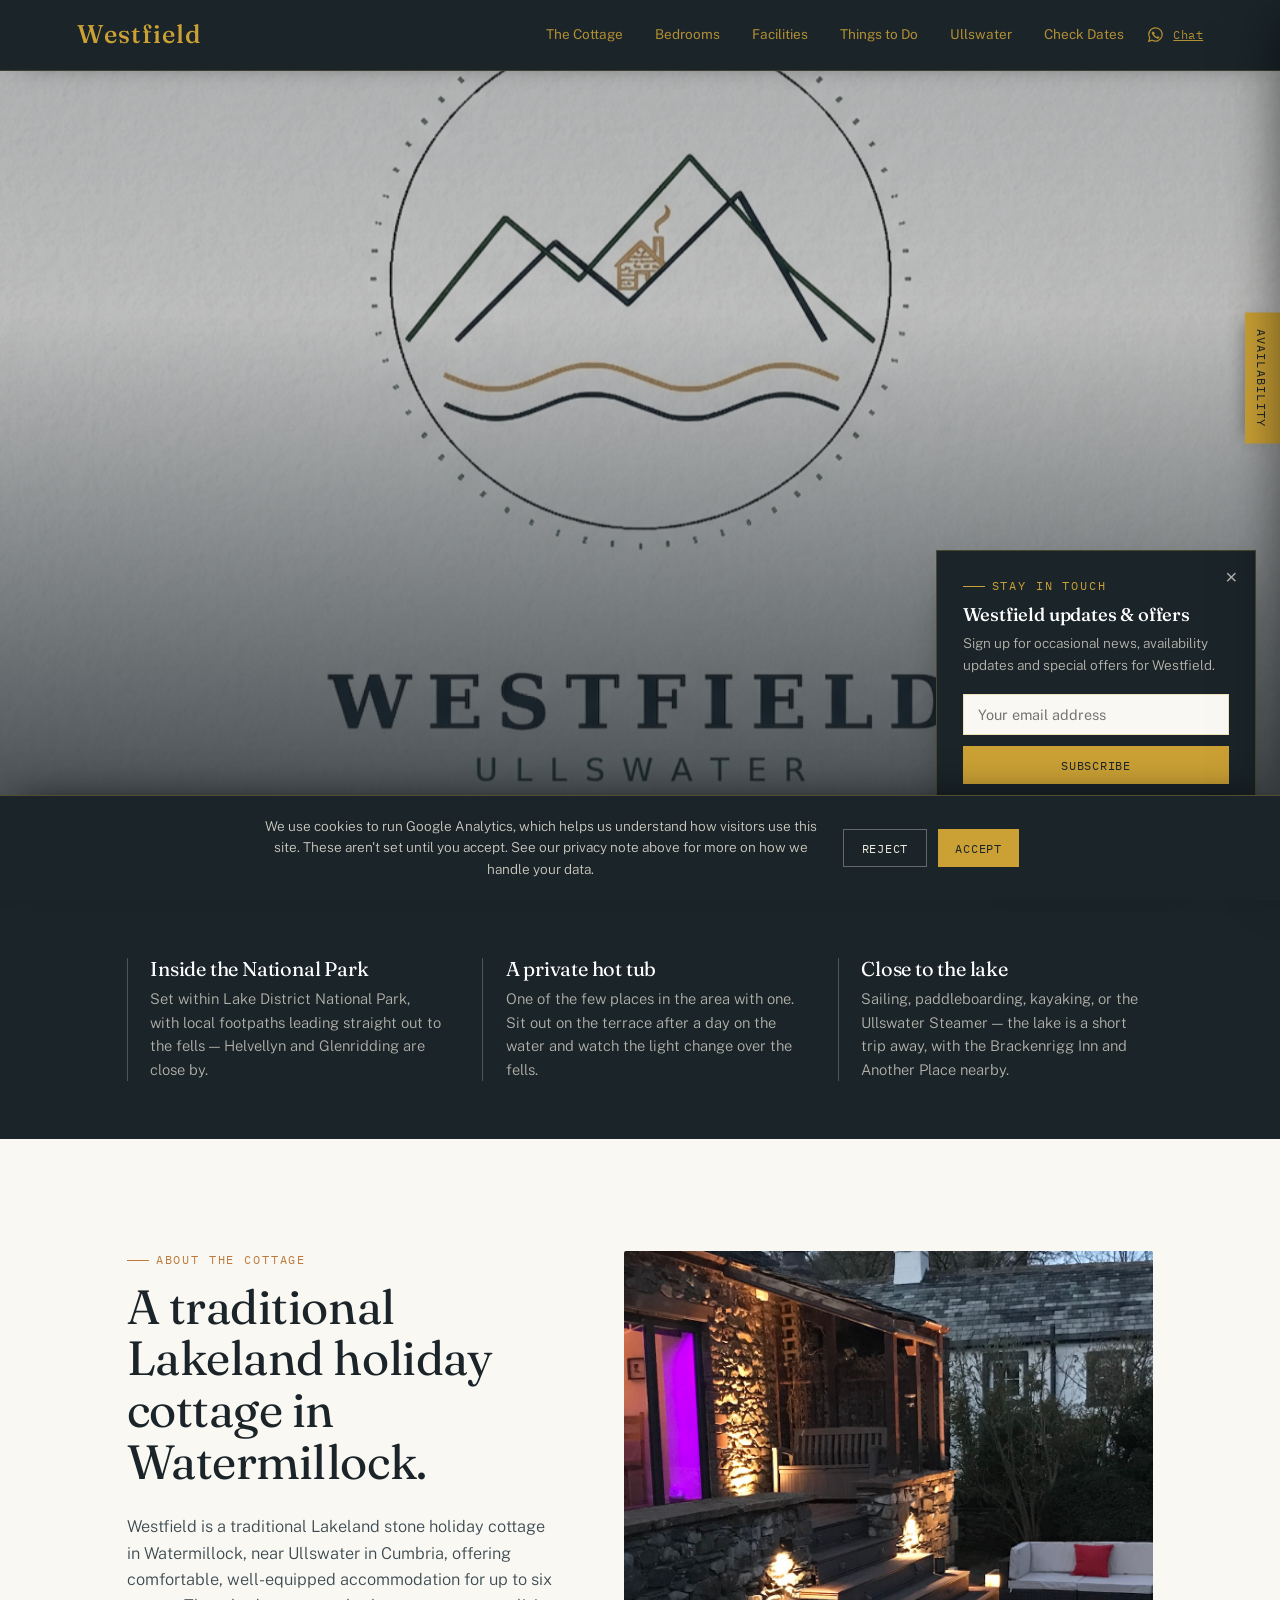
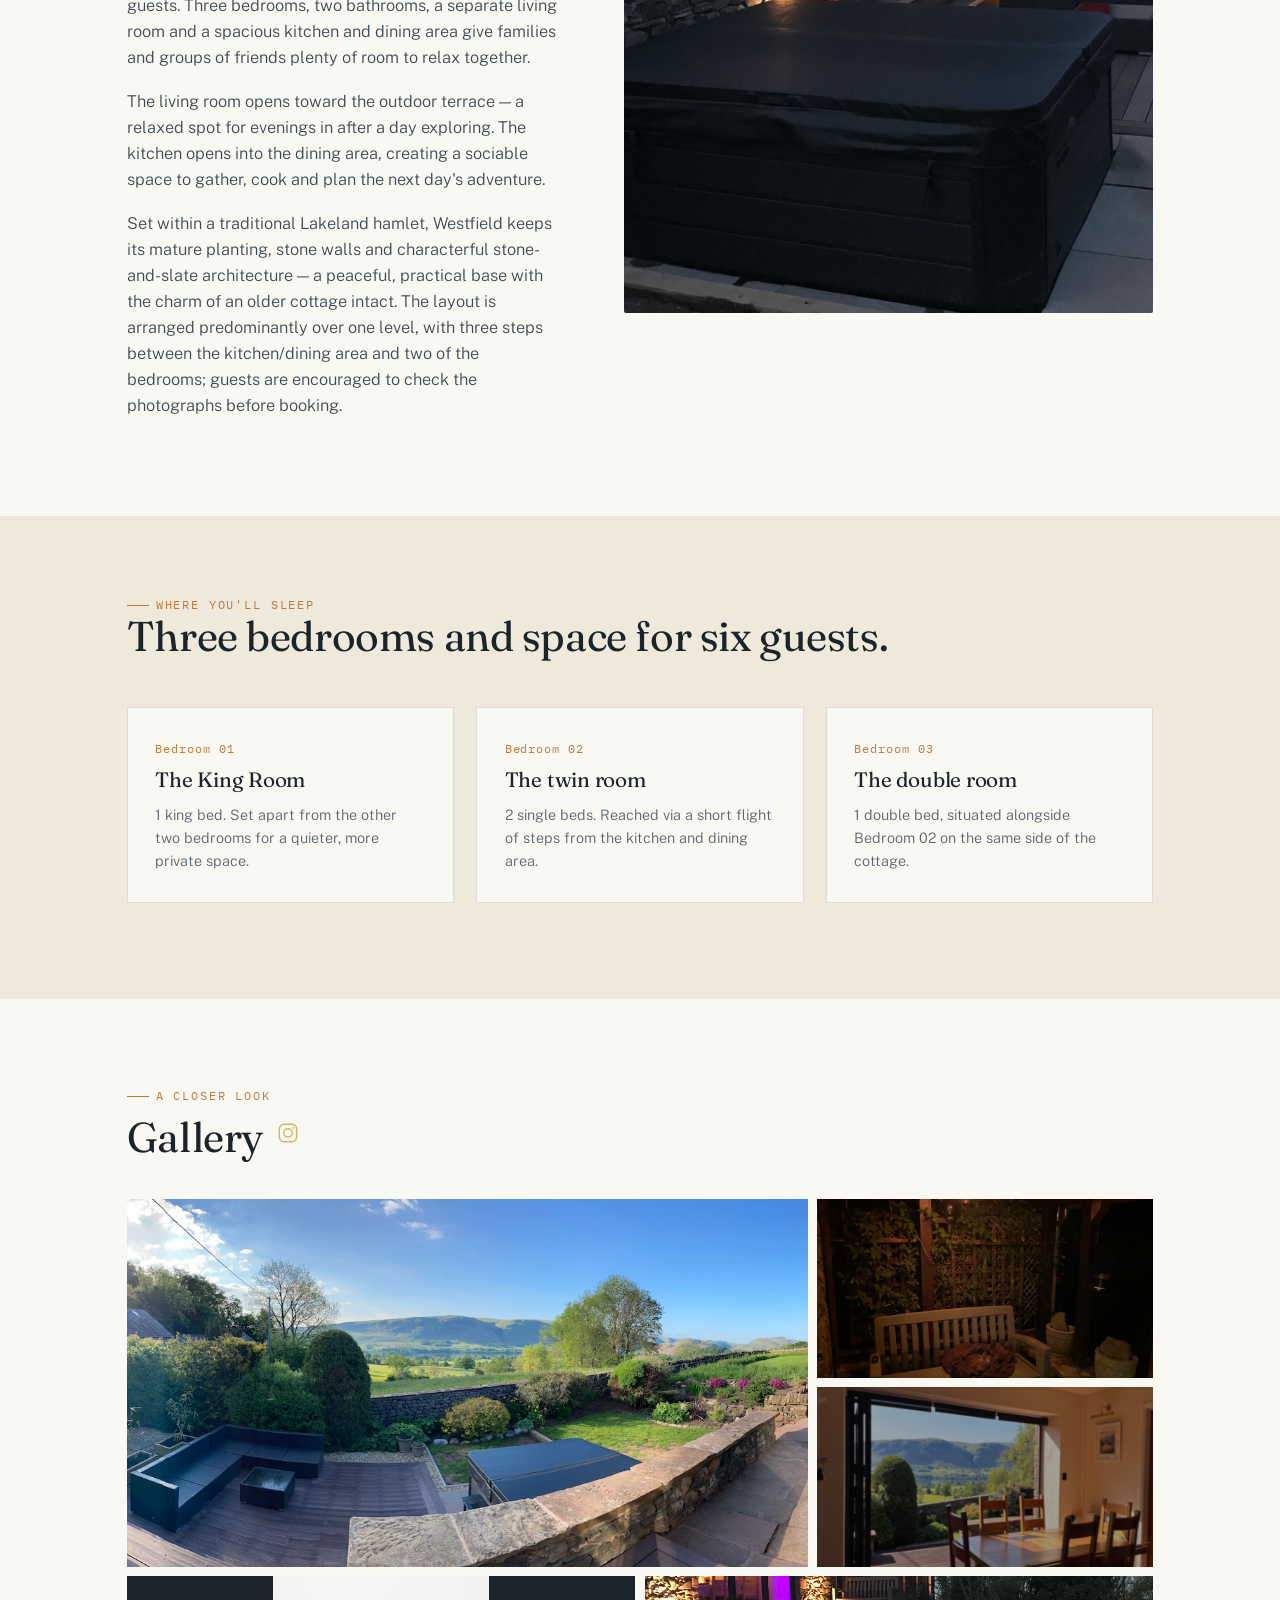
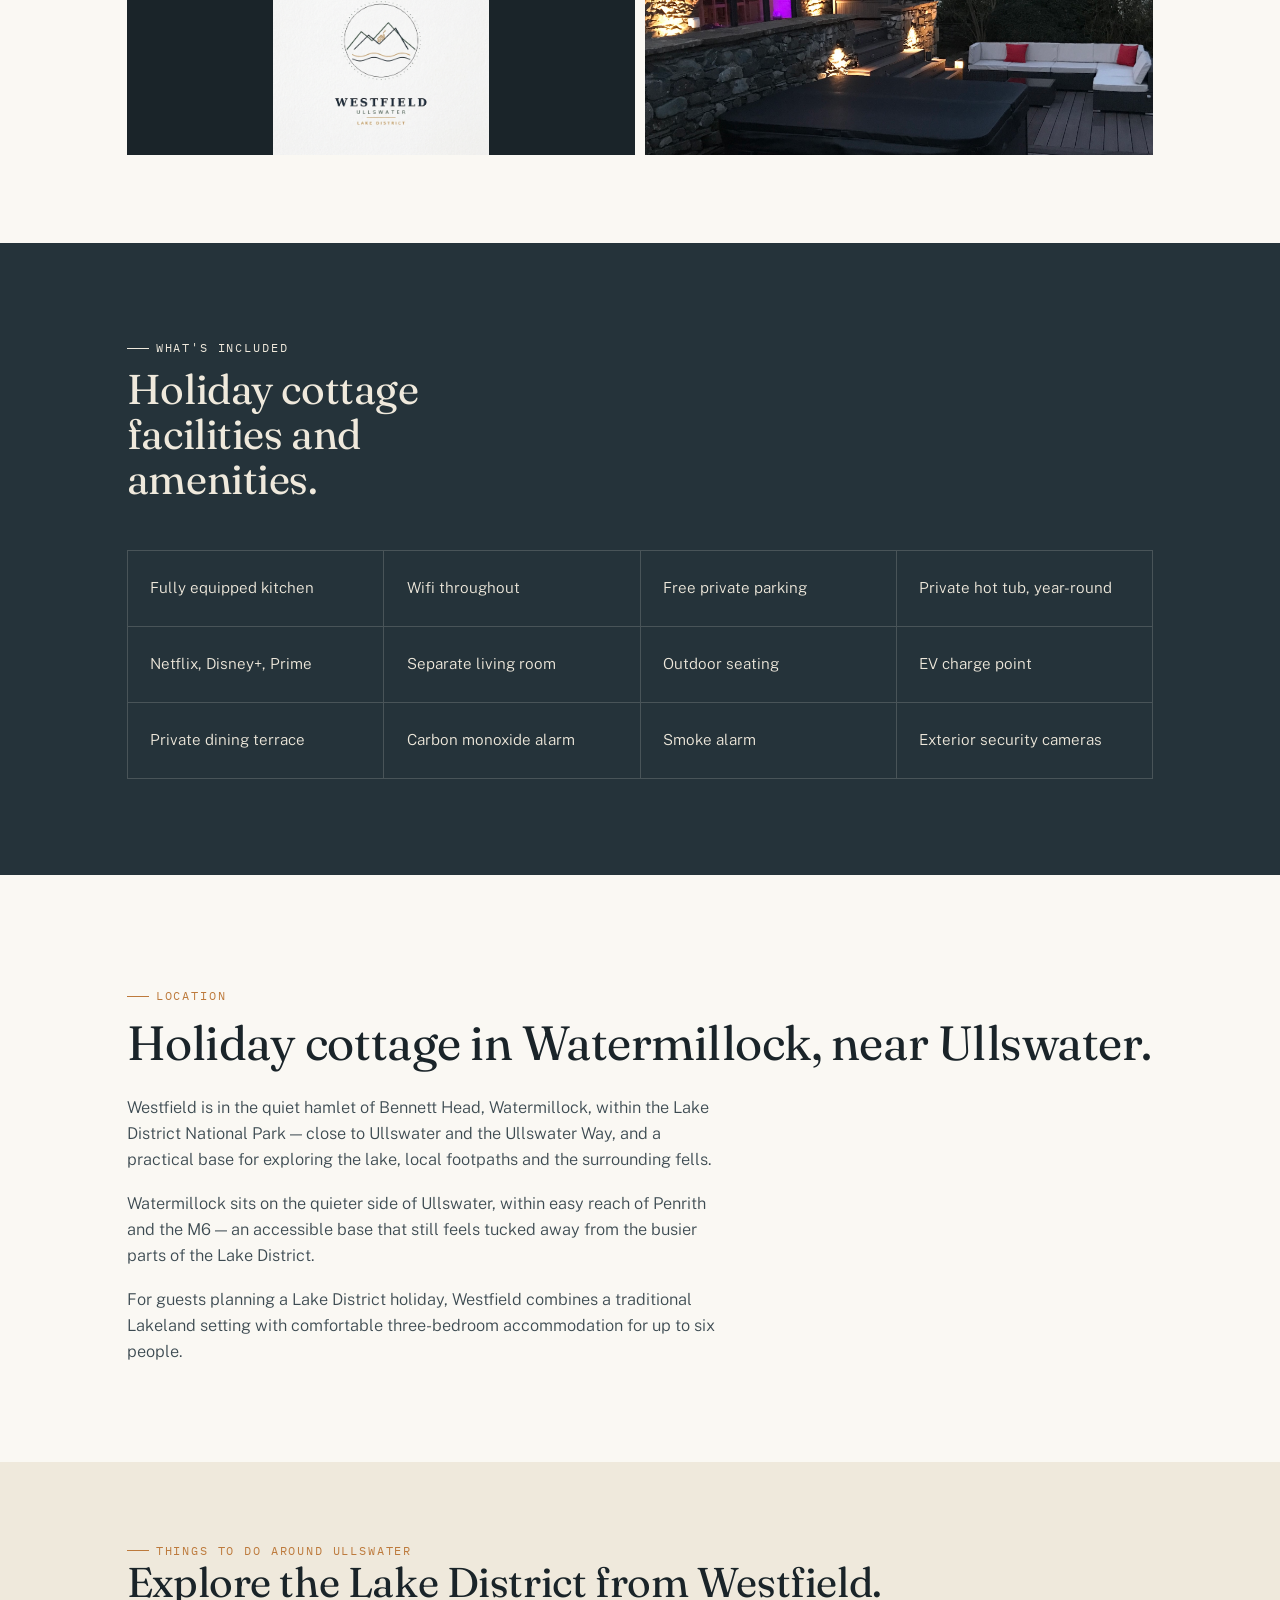
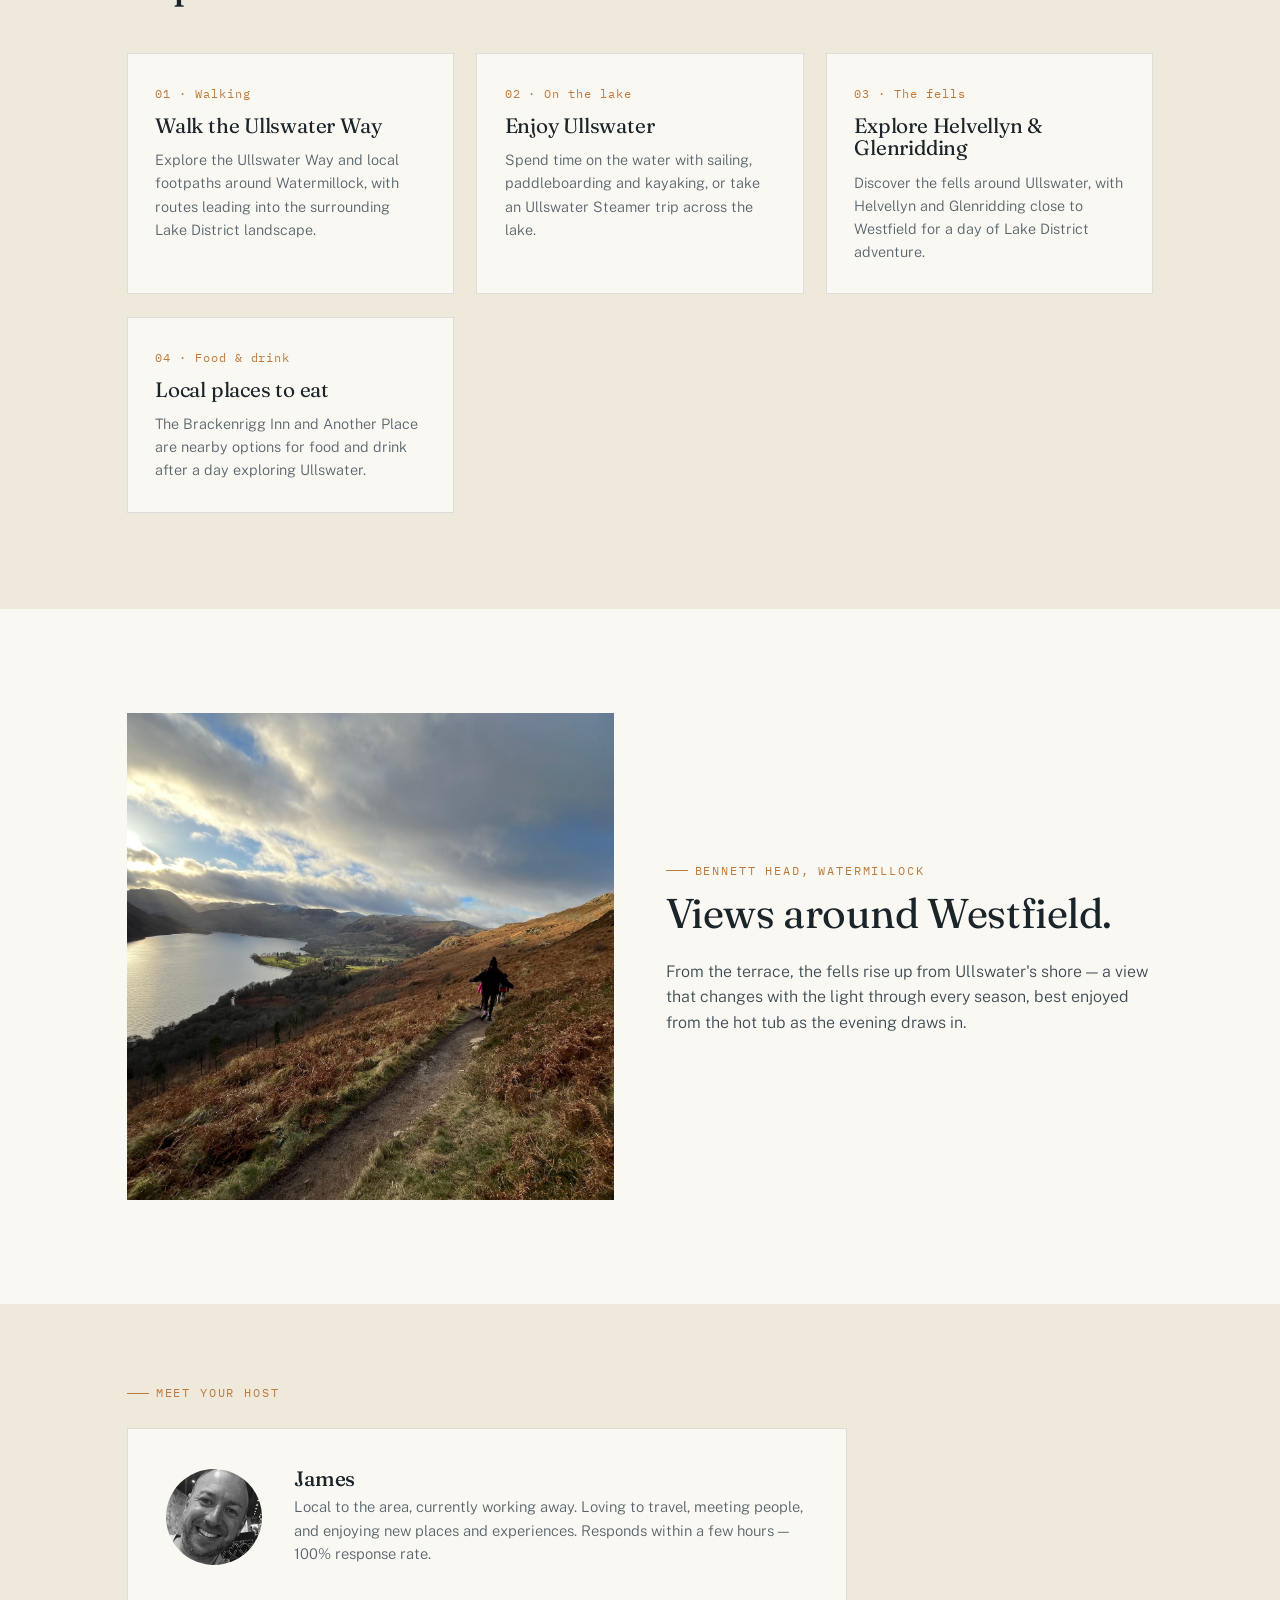
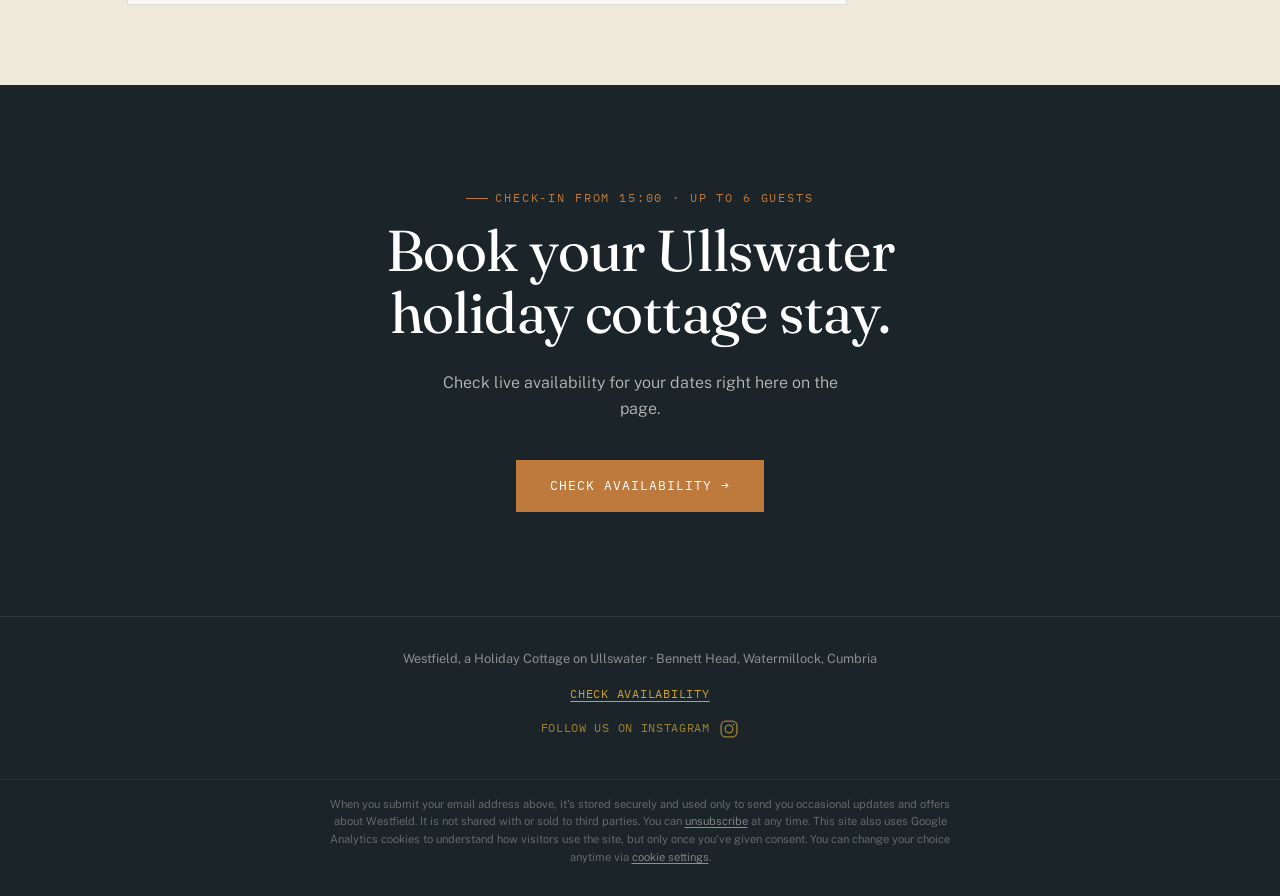
==== index.html @ 0ed2c22d "Add files via upload" ====
<!DOCTYPE html>
<html lang="en-GB">
<head>
<meta charset="UTF-8">
<meta name="viewport" content="width=device-width, initial-scale=1.0">
<meta name="theme-color" content="#1a2429">
<title>Westfield, a Holiday Cottage on Ullswater · Watermillock, Cumbria</title>
<meta name="description" content="Stay at Westfield, a beautiful holiday cottage nestled on the hills surrounding Ullswater on the Ullswater Way in Cumbria, sleeping six guests. Explore the Lake District, local walks and attractions from your comfortable self-catering base.">
<meta name="robots" content="index, follow">
<link rel="canonical" href="https://www.staywestfield.uk/">
<meta property="og:title" content="Westfield, a Holiday Cottage on Ullswater · Watermillock">
<meta property="og:description" content="3-bedroom holiday cottage near Ullswater in Watermillock, Cumbria, sleeping 6 guests with a private hot tub.">
<meta property="og:type" content="website">
<meta property="og:url" content="https://www.staywestfield.uk/">
<meta property="og:image" content="images/logo.JPG">
<meta property="og:locale" content="en_GB">
<meta name="twitter:card" content="summary_large_image">
<link rel="icon" href="images/logo.png">
<link rel="preconnect" href="https://fonts.googleapis.com">
<link rel="preconnect" href="https://fonts.gstatic.com" crossorigin>
<link href="https://fonts.googleapis.com/css2?family=Fraunces:opsz,wght@9..144,300;9..144,400;9..144,500;9..144,600&family=Public+Sans:wght@300;400;500;600&family=IBM+Plex+Mono:wght@400;500&display=swap" rel="stylesheet">
<script type="application/ld+json">
{
  "@context": "https://schema.org",
  "@type": "VacationRental",
  "name": "Westfield",
  "description": "3-bedroom holiday cottage near Ullswater in Watermillock, Cumbria, sleeping up to 6 guests, with a private hot tub.",
  "url": "https://www.staywestfield.uk/",
  "image": [
    "images/logo.JPG",
    "images/ullswater_panoramic.jpg"
  ],
  "address": {
    "@type": "PostalAddress",
    "addressLocality": "Watermillock",
    "addressRegion": "Cumbria",
    "addressCountry": "GB"
  },
  "occupancy": { "@type": "QuantitativeValue", "value": 6 },
  "numberOfBedrooms": 3,
  "numberOfBathroomsTotal": 2,
  "amenityFeature": [
    { "@type": "LocationFeatureSpecification", "name": "Private hot tub", "value": true },
    { "@type": "LocationFeatureSpecification", "name": "Free private parking", "value": true },
    { "@type": "LocationFeatureSpecification", "name": "Wi-Fi", "value": true },
    { "@type": "LocationFeatureSpecification", "name": "EV charging", "value": true }
  ]
}
</script>
<style>
  :root{
    --slate:#25333a;
    --slate-deep:#1a2429;
    --lake:#4e7a8c;
    --moss:#5f6f47;
    --stone:#efe9dc;
    --amber:#bd7a3c;
    --gold:#cba135;
    --off-white:#faf8f3;
    --line: rgba(37,51,58,0.14);
    --max: 1180px;
  }
  *{box-sizing:border-box; margin:0; padding:0;}
  html, body{max-width:100%; overflow-x:hidden;}
  html{scroll-behavior:smooth;}
  body{
    background:var(--off-white);
    color:var(--slate-deep);
    font-family:'Public Sans', sans-serif;
    font-weight:400;
    line-height:1.6;
    -webkit-font-smoothing:antialiased;
  }
  @media (prefers-reduced-motion: reduce){
    html{scroll-behavior:auto;}
    *{animation-duration:0.01ms !important; animation-iteration-count:1 !important; transition-duration:0.01ms !important;}
  }
  a{color:inherit;}
  img{display:block; width:100%; height:100%; object-fit:cover;}
  h1,h2,h3{font-family:'Fraunces', serif; font-weight:500; letter-spacing:-0.01em; line-height:1.08;}
  .eyebrow{
    font-family:'IBM Plex Mono', monospace;
    font-size:0.72rem;
    letter-spacing:0.16em;
    text-transform:uppercase;
    color:var(--amber);
    display:flex;
    align-items:center;
    gap:0.6em;
  }
  .eyebrow::before{content:""; width:22px; height:1px; background:var(--amber); display:inline-block;}
  .wrap{max-width:var(--max); margin:0 auto; padding:0 6vw;}

  .contours{position:absolute; inset:0; pointer-events:none; opacity:0.5;}
  .contours svg{width:100%; height:100%;}

  header{
    position:fixed; top:0; left:0; right:0; z-index:50;
    display:flex; justify-content:space-between; align-items:center;
    padding:1.2rem 6vw;
    background:var(--slate-deep);
    border-bottom:1px solid rgba(212,175,55,0.18);
    box-shadow:0 8px 24px -18px rgba(0,0,0,0.6);
  }
  header .mark{
    font-family:'Fraunces', serif; font-weight:500; font-size:1.6rem; letter-spacing:0.04em;
    color:var(--gold);
    line-height:1;
    text-decoration:none;
  }
  header nav{display:flex; gap:2rem; font-size:0.85rem; flex-wrap:nowrap; white-space:nowrap;}
  header nav a{color:var(--gold); text-decoration:none; opacity:0.85; transition:opacity .2s; padding:0.3rem 0;}
  header nav a:hover{opacity:1;}
  header nav a:focus-visible, a:focus-visible, button:focus-visible{
    outline:2px solid var(--gold); outline-offset:3px;
  }
  @media (max-width:1000px) and (min-width:861px){ header nav{gap:1.2rem; font-size:0.78rem;} }
  @media (max-width:860px){ header nav{display:none;} }
  .menu-trigger{
    display:none; background:none; border:none; cursor:pointer;
    color:var(--gold); font-family:'IBM Plex Mono', monospace;
    font-size:0.8rem; letter-spacing:0.08em; text-transform:uppercase;
    padding:0.5rem 0.2rem;
  }
  @media (max-width:860px){ .menu-trigger{display:inline-block;} }

  .mobile-menu{
    position:fixed; inset:0; z-index:95;
    background:var(--slate-deep);
    display:none;
    flex-direction:column;
    padding:1.2rem 6vw 2rem;
  }
  .mobile-menu.is-open{display:flex;}
  .mobile-menu-top{display:flex; justify-content:space-between; align-items:center; margin-bottom:2.5rem;}
  .mobile-menu-close{
    background:none; border:none; cursor:pointer; color:var(--gold);
    font-size:2rem; line-height:1; padding:0.3rem;
  }
  .mobile-menu nav{display:flex; flex-direction:column; gap:0.4rem;}
  .mobile-menu nav a{
    color:var(--stone); text-decoration:none;
    font-family:'Fraunces', serif; font-size:1.7rem; font-weight:400;
    padding:0.7rem 0; border-bottom:1px solid rgba(239,233,220,0.1);
  }
  .mobile-menu-footer{
    margin-top:auto; display:flex; flex-direction:column; gap:1rem;
    padding-top:2rem;
  }
  .mobile-menu-footer a{
    color:var(--gold); text-decoration:none;
    font-family:'IBM Plex Mono', monospace; font-size:0.85rem; letter-spacing:0.04em;
  }
  .header-right{display:flex; align-items:center; gap:1.4rem;}
  .header-whatsapp{
    display:inline-flex; align-items:center; justify-content:center; gap:0.5rem;
    color:var(--gold); opacity:0.85; transition:opacity .2s ease;
  }
  .header-whatsapp:hover{opacity:1;}
  .header-whatsapp-label{
    font-family:'IBM Plex Mono', monospace; font-size:0.78rem;
    letter-spacing:0.04em;
  }

  .hero{
    position:relative;
    height:100svh;
    min-height:560px;
    overflow:hidden;
    color:#fff;
    display:flex;
    align-items:flex-end;
  }
  .hero-media{position:absolute; inset:0; z-index:0; overflow:hidden; background:#efeee9;}
  .hero-img{
    position:absolute; inset:0; width:100%; height:100%;
    object-fit:cover;
    filter:saturate(0.95) brightness(0.8);
    transform:scale(1);
    opacity:0;
    transition:opacity 3.8s ease;
  }
  .hero-img-a{opacity:1; z-index:1; transform:scale(1);}
  .hero-img-a.is-fading{opacity:0;}
  .hero-img-b{z-index:2;}
  .hero-img-b.is-visible{opacity:1;}
  .hero-img.is-zooming{animation:heroZoom 7.5s ease-out forwards;}
  .hero-img-a.is-zooming{animation:heroZoomLogo 2.2s ease-out forwards;}
  @keyframes heroZoom{ from{transform:scale(1);} to{transform:scale(1.3);} }
  @keyframes heroZoomLogo{ from{transform:scale(1);} to{transform:scale(1.15);} }
  .hero-scrim{
    position:absolute; inset:0; z-index:3;
    background:var(--slate-deep);
    opacity:0;
    pointer-events:none;
    transition:opacity .05s linear;
  }
  .hero::after{
    content:"";
    position:absolute; inset:0; z-index:3;
    background:linear-gradient(180deg, rgba(26,36,41,0.15) 0%, rgba(26,36,41,0.05) 35%, rgba(26,36,41,0.85) 100%);
  }
  .hero-content{
    position:relative; z-index:4; padding:0 6vw 4.5rem; width:100%;
    opacity:0; transform:translateY(48px);
    transition:opacity 2.2s ease, transform 2.2s ease;
  }
  .hero-content.is-visible{opacity:1; transform:translateY(0);}
  .hero-content .eyebrow{color:var(--stone); margin-bottom:1.1rem;}
  .hero-content .eyebrow::before{background:var(--stone);}
  .hero h1{
    font-size:clamp(2.6rem, 6.5vw, 5.2rem);
    max-width:16ch;
    font-weight:400;
  }
  .hero h1 em{font-style:italic; color:var(--stone); font-weight:300;}
  .hero-sub{
    max-width:44ch; margin-top:1.2rem; font-size:1.05rem; color:rgba(255,255,255,0.82);
    font-weight:300;
  }
  .hero-facts{
    display:flex; gap:2.2rem; margin-top:2.4rem; flex-wrap:wrap;
    font-family:'IBM Plex Mono', monospace; font-size:0.78rem; letter-spacing:0.05em;
    text-transform:uppercase; color:var(--stone);
  }
  .hero-facts span strong{display:block; font-family:'Fraunces', serif; font-size:1.5rem; color:#fff; letter-spacing:0; text-transform:none; font-weight:400;}

  .scroll-cue{
    position:absolute; bottom:1.6rem; right:6vw; z-index:4;
    writing-mode:vertical-rl; color:rgba(255,255,255,0.6);
    font-family:'IBM Plex Mono', monospace; font-size:0.7rem; letter-spacing:0.14em;
    display:flex; align-items:center; gap:0.6rem;
  }
  .scroll-cue::after{content:""; width:1px; height:40px; background:rgba(255,255,255,0.4);}

  .highlights{
    background:var(--slate-deep); color:var(--stone);
    padding:3.6rem 0; position:relative; overflow:hidden;
  }
  .highlights .wrap{
    display:grid; grid-template-columns:repeat(3,1fr); gap:2.5rem;
    position:relative; z-index:1;
  }
  @media (max-width:820px){ .highlights .wrap{grid-template-columns:1fr;} }
  .h-item{border-left:1px solid rgba(239,233,220,0.25); padding-left:1.4rem;}
  .h-item h3{font-size:1.25rem; color:#fff; margin-bottom:0.5rem; font-weight:400;}
  .h-item p{font-size:0.92rem; color:rgba(239,233,220,0.72); font-weight:300;}

  .about{padding:7rem 0 5rem; position:relative;}
  .about .grid{display:grid; grid-template-columns:0.9fr 1.1fr; gap:5vw; align-items:start;}
  @media (max-width:900px){ .about .grid{grid-template-columns:1fr; gap:2.5rem;} }
  .about h2{font-size:clamp(2rem,4vw,3rem); font-weight:400; margin:0.7rem 0 1.6rem;}
  .about p{color:#3c4a51; max-width:60ch; margin-bottom:1.1rem; font-weight:300; font-size:1.02rem;}
  .about-figure{position:relative; aspect-ratio:4/5; overflow:hidden; border-radius:2px;}
  .about-figure .contours{opacity:0.9; mix-blend-mode:soft-light;}

  .divider{position:relative; height:120px; overflow:hidden; background:var(--stone);}

  .rooms{background:var(--stone); padding:5rem 0 6rem;}
  .rooms-head{display:flex; justify-content:space-between; align-items:flex-end; gap:2rem; margin-bottom:3rem; flex-wrap:wrap;}
  .rooms-head h2{font-size:clamp(1.9rem,3.4vw,2.6rem); font-weight:400;}
  .room-grid{display:grid; grid-template-columns:repeat(3, 1fr); gap:1.4rem;}
  @media (max-width:860px){ .room-grid{grid-template-columns:1fr;} }
  .room-card{
    background:var(--off-white); border:1px solid var(--line); padding:1.9rem 1.7rem;
    display:flex; flex-direction:column; gap:0.7rem;
    transition:transform .35s ease, box-shadow .35s ease;
  }
  .room-card:hover{transform:translateY(-4px); box-shadow:0 18px 34px -22px rgba(26,36,41,0.35);}
  .room-num{font-family:'IBM Plex Mono', monospace; font-size:0.75rem; color:var(--amber); letter-spacing:0.08em;}
  .room-card h3{font-size:1.3rem; font-weight:400;}
  .room-card p{font-size:0.9rem; color:#57646b; font-weight:300;}

  .gallery{padding:5.5rem 0; background:var(--off-white);}
  .gallery-head{margin-bottom:2.4rem;}
  .gallery-title-line{display:flex; align-items:center; gap:0.9rem;}
  .gallery-head h2{font-size:clamp(1.9rem,3.4vw,2.6rem); font-weight:400; margin-top:0.6rem;}
  .g-grid{
    display:grid;
    grid-template-columns:repeat(6, 1fr);
    grid-auto-rows:14vw;
    gap:0.6rem;
  }
  @media (max-width:820px){ .g-grid{grid-template-columns:repeat(2,1fr); grid-auto-rows:38vw;} }
  .g-item{overflow:hidden; position:relative;}
  .g-item img{transition:transform .6s ease;}
  .g-item:hover img{transform:scale(1.06);}
  .g-item.a{grid-column:span 4; grid-row:span 2;}
  .g-item.b{grid-column:span 2; grid-row:span 1;}
  .g-item.c{grid-column:span 2; grid-row:span 1;}
  .g-item.d{grid-column:span 3; grid-row:span 1;}
  .g-item.d img{object-fit:contain; background:var(--slate-deep);}
  .g-item.e{grid-column:span 3; grid-row:span 1;}
  @media (max-width:820px){ .g-item.a,.g-item.b,.g-item.c,.g-item.d,.g-item.e{grid-column:span 1; grid-row:span 1;} }

  .amenities{background:var(--slate); color:var(--stone); padding:6rem 0;}
  .amenities .wrap > .eyebrow{color:var(--stone);}
  .amenities .wrap > .eyebrow::before{background:var(--stone);}
  .amenities h2{font-size:clamp(1.9rem,3.4vw,2.6rem); font-weight:400; margin:0.6rem 0 3rem; max-width:16ch;}
  .amen-grid{
    display:grid; grid-template-columns:repeat(4,1fr); gap:0;
    border-top:1px solid rgba(239,233,220,0.18);
    border-left:1px solid rgba(239,233,220,0.18);
  }
  @media (max-width:820px){ .amen-grid{grid-template-columns:repeat(2,1fr);} }
  .amen-item{
    padding:1.4rem 1.4rem 1.4rem 0;
    border-bottom:1px solid rgba(239,233,220,0.18);
    border-right:1px solid rgba(239,233,220,0.18);
    padding-left:1.4rem;
    font-size:0.95rem; font-weight:300;
    display:flex; align-items:center; min-height:76px;
  }

  .setting{padding:6.5rem 0; position:relative; overflow:hidden;}
  .setting .grid{display:grid; grid-template-columns:1fr 1fr; gap:4vw; align-items:center;}
  @media (max-width:900px){ .setting .grid{grid-template-columns:1fr;} }
  .setting h2{font-size:clamp(1.9rem,3.4vw,2.6rem); font-weight:400; margin:0.7rem 0 1.4rem;}
  .setting p{color:#3c4a51; font-weight:300; margin-bottom:1rem; max-width:52ch;}
  .setting-figure{aspect-ratio:1/1; position:relative; overflow:hidden;}

  .host{background:var(--stone); padding:5rem 0;}
  .host .card{
    display:flex; gap:2rem; align-items:center; background:var(--off-white);
    border:1px solid var(--line); padding:2.4rem; max-width:720px;
  }
  @media (max-width:600px){ .host .card{flex-direction:column; text-align:center;} }
  .host .photo{width:96px; height:96px; border-radius:50%; overflow:hidden; flex-shrink:0;}
  .host h3{font-size:1.3rem; font-weight:500; margin-bottom:0.3rem;}
  .host p{font-size:0.92rem; color:#57646b; font-weight:300;}

  .cta{
    background:var(--slate-deep); color:#fff; padding:6.5rem 0; text-align:center;
    position:relative; overflow:hidden;
  }
  .cta h2{font-size:clamp(2.2rem,5vw,3.6rem); font-weight:400; max-width:16ch; margin:0.8rem auto 1.6rem;}
  .cta p{color:rgba(250,248,243,0.72); max-width:42ch; margin:0 auto 2.4rem; font-weight:300;}
  .btn{
    display:inline-flex; align-items:center; gap:0.6rem;
    background:var(--amber); color:#fff; text-decoration:none;
    padding:1rem 2.1rem; font-family:'IBM Plex Mono', monospace;
    font-size:0.8rem; letter-spacing:0.08em; text-transform:uppercase;
    transition:background .25s ease, transform .25s ease;
  }
  .btn:hover{background:#a8672f; transform:translateY(-2px);}

  .mobile-book-bar{
    display:none;
    position:fixed; left:0; right:0; bottom:0; z-index:70;
    background:var(--slate-deep);
    border-top:1px solid rgba(212,175,55,0.25);
    padding:0.8rem 6vw;
    box-shadow:0 -10px 24px -14px rgba(0,0,0,0.5);
  }
  .mobile-book-bar a{
    display:block; text-align:center;
    background:var(--amber); color:#fff; text-decoration:none;
    padding:0.85rem 1rem; font-family:'IBM Plex Mono', monospace;
    font-size:0.78rem; letter-spacing:0.06em; text-transform:uppercase;
  }
  @media (max-width:640px){
    .mobile-book-bar{display:block;}
    body{padding-bottom:4.2rem;}
  }

  footer{
    background:var(--slate-deep); color:rgba(250,248,243,0.5);
    padding:2rem 0 2.5rem; font-size:0.8rem; text-align:center;
    border-top:1px solid rgba(239,233,220,0.1);
  }
  footer a{text-decoration:underline; text-underline-offset:3px;}
  .footer-inner{
    display:flex; flex-direction:column; align-items:center; justify-content:center; gap:0.9rem;
    flex-wrap:wrap;
  }
  .footer-check-availability{
    color:var(--gold); text-decoration:underline; text-underline-offset:3px;
    font-family:'IBM Plex Mono', monospace; font-size:0.78rem;
    letter-spacing:0.06em; text-transform:uppercase;
  }
  .footer-social{
    color:var(--gold); opacity:0.75; text-decoration:none;
    display:inline-flex; align-items:center; justify-content:center; gap:0.6rem;
    transition:opacity .2s ease;
  }
  .footer-social:hover{opacity:1;}
  .footer-social-label{
    font-family:'IBM Plex Mono', monospace; font-size:0.72rem;
    letter-spacing:0.06em; text-transform:uppercase;
  }

  .privacy-note{
    background:var(--slate-deep);
    border-top:1px solid rgba(239,233,220,0.08);
    padding:1rem 6vw 1.8rem;
    text-align:center;
  }
  .privacy-note p{
    max-width:640px; margin:0 auto;
    font-size:0.7rem; line-height:1.6;
    color:rgba(239,233,220,0.4);
    font-weight:300;
  }
  .privacy-note a{color:rgba(239,233,220,0.55); text-decoration:underline; text-underline-offset:2px;}
  .privacy-note button.privacy-unsub-trigger{
    background:none; border:none; padding:0; margin:0; cursor:pointer;
    font:inherit; color:rgba(239,233,220,0.55);
    text-decoration:underline; text-underline-offset:2px;
  }
  .privacy-note .cookie-settings-trigger{
    background:none; border:none; padding:0; margin:0; cursor:pointer;
    font:inherit; color:rgba(239,233,220,0.55);
    text-decoration:underline; text-underline-offset:2px;
  }

  .cookie-banner{
    position:fixed; left:0; right:0; bottom:0; z-index:100;
    background:var(--slate-deep); color:var(--stone);
    border-top:1px solid rgba(212,175,55,0.3);
    box-shadow:0 -16px 40px -20px rgba(0,0,0,0.6);
    padding:1.2rem 6vw;
    display:none;
    align-items:center; justify-content:center; gap:1.4rem;
    flex-wrap:wrap; text-align:center;
  }
  .cookie-banner.is-visible{display:flex;}
  .cookie-banner p{
    font-size:0.85rem; font-weight:300; max-width:560px;
    color:rgba(239,233,220,0.85); margin:0;
  }
  .cookie-banner a{color:var(--gold); text-decoration:underline; text-underline-offset:2px;}
  .cookie-banner-actions{display:flex; gap:0.7rem; flex-wrap:wrap; justify-content:center;}
  .cookie-banner-actions button{
    border:none; cursor:pointer; font-family:'IBM Plex Mono', monospace;
    font-size:0.75rem; letter-spacing:0.06em; text-transform:uppercase;
    padding:0.65rem 1.1rem; transition:background .2s ease, opacity .2s ease;
  }
  .cookie-accept{background:var(--gold); color:var(--slate-deep);}
  .cookie-accept:hover{background:#e0b64a;}
  .cookie-reject{background:transparent; color:var(--stone); border:1px solid rgba(239,233,220,0.35) !important;}
  .cookie-reject:hover{opacity:0.8;}

  .modal-overlay{
    position:fixed; inset:0; z-index:90;
    background:rgba(20,26,29,0.7);
    display:none; align-items:center; justify-content:center;
    padding:1.5rem;
  }
  .modal-overlay.is-open{display:flex;}
  .modal-box{
    position:relative; width:min(360px, 100%);
    background:var(--slate-deep); color:var(--stone);
    border:1px solid rgba(212,175,55,0.25);
    box-shadow:0 25px 60px -20px rgba(0,0,0,0.6);
    padding:1.9rem 1.7rem 1.7rem;
  }
  .modal-close{
    position:absolute; top:0.7rem; right:0.8rem;
    background:none; border:none; cursor:pointer;
    color:var(--stone); opacity:0.7;
    font-size:1.3rem; line-height:1; padding:0.3rem;
    transition:opacity .2s ease;
  }
  .modal-close:hover{opacity:1;}
  .modal-box h3{font-size:1.1rem; font-weight:500; margin-bottom:0.5rem; color:#fff;}
  .modal-box p{font-size:0.85rem; color:rgba(239,233,220,0.75); font-weight:300; margin-bottom:1.1rem;}
  .modal-form{display:flex; flex-direction:column; gap:0.7rem;}
  .modal-form input[type="email"]{
    width:100%; padding:0.7rem 0.9rem;
    background:var(--off-white); border:1px solid rgba(212,175,55,0.3);
    color:var(--slate-deep); font-family:'Public Sans', sans-serif; font-size:0.9rem;
  }
  .modal-form input[type="email"]:focus-visible{outline:2px solid var(--gold); outline-offset:2px;}
  .modal-form button[type="submit"]{
    background:var(--gold); color:var(--slate-deep); border:none; cursor:pointer;
    padding:0.7rem 1rem; font-family:'IBM Plex Mono', monospace; font-size:0.75rem;
    letter-spacing:0.06em; text-transform:uppercase; transition:background .2s ease;
  }
  .modal-form button[type="submit"]:hover{background:#e0b64a;}
  .modal-success{font-size:0.9rem; color:var(--gold); font-weight:400; display:none;}
  .modal-box.is-submitted .modal-form{display:none;}
  .modal-box.is-submitted .modal-success{display:block;}

  .newsletter-box{
    position:fixed; right:1.5rem; bottom:5.7rem; z-index:80;
    width:min(320px, calc(100vw - 3rem));
    background:var(--slate-deep); color:var(--stone);
    border:1px solid rgba(212,175,55,0.25);
    box-shadow:0 20px 45px -20px rgba(0,0,0,0.55);
    padding:1.6rem 1.6rem 1.5rem;
    opacity:0; transform:translateY(16px) scale(0.98);
    pointer-events:none;
    transition:opacity .4s ease, transform .4s ease;
  }
  .newsletter-box.is-visible{opacity:1; transform:translateY(0) scale(1); pointer-events:auto;}
  .newsletter-close{
    position:absolute; top:0.7rem; right:0.8rem;
    background:none; border:none; cursor:pointer;
    color:var(--stone); opacity:0.7;
    font-size:1.3rem; line-height:1; padding:0.3rem;
    transition:opacity .2s ease;
  }
  .newsletter-close:hover{opacity:1;}
  .newsletter-box .eyebrow{color:var(--gold); margin-bottom:0.6rem;}
  .newsletter-box .eyebrow::before{background:var(--gold);}
  .newsletter-box h3{font-size:1.15rem; font-weight:500; margin-bottom:0.5rem; color:#fff;}
  .newsletter-box p{font-size:0.85rem; color:rgba(239,233,220,0.75); font-weight:300; margin-bottom:1.1rem;}
  .newsletter-form{display:flex; flex-direction:column; gap:0.7rem;}
  .newsletter-form input[type="email"]{
    width:100%; padding:0.7rem 0.9rem;
    background:var(--off-white); border:1px solid rgba(212,175,55,0.3);
    color:var(--slate-deep); font-family:'Public Sans', sans-serif; font-size:0.9rem;
  }
  .newsletter-form input[type="email"]:focus-visible{outline:2px solid var(--gold); outline-offset:2px;}
  .newsletter-form button{
    background:var(--gold); color:var(--slate-deep); border:none; cursor:pointer;
    padding:0.7rem 1rem; font-family:'IBM Plex Mono', monospace; font-size:0.75rem;
    letter-spacing:0.06em; text-transform:uppercase; transition:background .2s ease;
  }
  .newsletter-form button:hover{background:#e0b64a;}
  .newsletter-success{font-size:0.9rem; color:var(--gold); font-weight:400; display:none;}
  .newsletter-box.is-submitted .newsletter-form{display:none;}
  .newsletter-box.is-submitted .newsletter-success{display:block;}
  @media (max-width:600px){ .newsletter-box{right:1rem; bottom:5.2rem; left:1rem; width:auto;} }

  .chat-bubble{
    position:fixed; right:1.5rem; bottom:1.5rem; z-index:78;
    display:flex; align-items:center; gap:0.7rem;
    text-decoration:none;
    opacity:0; transform:translateY(16px) scale(0.95);
    pointer-events:none;
    transition:opacity .4s ease, transform .4s ease;
  }
  .chat-bubble.is-visible{opacity:1; transform:translateY(0) scale(1); pointer-events:auto;}

  .availability-tab{
    position:fixed; top:42%; right:0; z-index:82;
    transform:translateY(-50%);
    background:var(--gold); color:var(--slate-deep);
    border:none; cursor:pointer;
    padding:1rem 0.6rem;
    font-family:'IBM Plex Mono', monospace; font-size:0.78rem;
    letter-spacing:0.1em; text-transform:uppercase;
    writing-mode:vertical-rl; text-orientation:mixed;
    box-shadow:-6px 0 18px -8px rgba(0,0,0,0.4);
    transition:background .2s ease;
  }
  .availability-tab:hover{background:#e0b64a;}

  .availability-backdrop{
    position:fixed; inset:0; z-index:83;
    background:rgba(20,26,29,0.55);
    opacity:0; pointer-events:none;
    transition:opacity .3s ease;
  }
  .availability-backdrop.is-open{opacity:1; pointer-events:auto;}

  .availability-panel{
    position:fixed; top:0; right:0; bottom:0; z-index:84;
    width:min(440px, 92vw);
    background:var(--off-white);
    box-shadow:-20px 0 50px -20px rgba(0,0,0,0.55);
    transform:translateX(100%);
    transition:transform .4s ease;
    display:flex; flex-direction:column;
    overflow-y:auto;
  }
  .availability-panel.is-open{transform:translateX(0);}
  .availability-panel-header{
    display:flex; justify-content:space-between; align-items:center;
    padding:1.2rem 1.4rem;
    background:var(--slate-deep); color:#fff;
    position:sticky; top:0; z-index:1;
  }
  .availability-panel-header h3{
    font-family:'Fraunces', serif; font-size:1.15rem; font-weight:500; color:var(--gold);
  }
  .availability-panel-close{
    background:none; border:none; cursor:pointer; color:var(--stone);
    font-size:1.6rem; line-height:1; padding:0.2rem 0.5rem;
  }
  .availability-panel-body{padding:1.3rem 1.4rem 2rem;}
  @media (max-width:600px){
    .availability-tab{padding:0.85rem 0.5rem; font-size:0.72rem;}
  }
  .chat-greeting{
    background:var(--slate-deep); color:var(--stone);
    border:1px solid rgba(212,175,55,0.3);
    padding:0.65rem 0.9rem;
    font-size:0.78rem; line-height:1.4; font-weight:300;
    max-width:190px;
    box-shadow:0 14px 30px -14px rgba(0,0,0,0.55);
  }
  .chat-avatar-wrap{position:relative; width:60px; height:60px; flex-shrink:0;}
  .chat-bubble-avatar{
    position:absolute; inset:0; border-radius:50%; overflow:hidden;
    border:2px solid var(--gold);
    background:var(--slate-deep);
  }
  .chat-bubble-avatar img{width:100%; height:100%; object-fit:cover;}
  .chat-bubble-badge{
    position:absolute; bottom:-3px; right:-3px;
    width:24px; height:24px; border-radius:50%;
    background:var(--gold); color:var(--slate-deep);
    display:flex; align-items:center; justify-content:center;
    border:2px solid var(--slate-deep);
  }
  @media (max-width:600px){
    .chat-bubble{right:1rem; bottom:1rem;}
    .chat-greeting{max-width:150px; font-size:0.72rem; padding:0.55rem 0.75rem;}
  }
  @media (max-width:640px){
    .chat-bubble{bottom:4.6rem;}
    .newsletter-box{bottom:8.8rem;}
  }

  .reveal{opacity:0; transform:translateY(18px); transition:opacity .8s ease, transform .8s ease;}
  .reveal.in{opacity:1; transform:translateY(0);}

  /* ============================================================
     RESPONSIVE MOBILE LAYOUT
     Optimised for phones from 320px through 760px.
     ============================================================ */
  @media (max-width:760px){
    html{font-size:100%;}
    body{
      background:#e6dfcd;
      overflow-x:hidden;
      padding-bottom:4.8rem;
    }

    header{
      padding:0.85rem 5vw;
      min-height:58px;
    }
    header .mark{font-size:1.35rem;}
    .header-right{gap:0.9rem;}
    .header-whatsapp{gap:0;}
    .header-whatsapp-label{display:none;}
    .header-whatsapp svg{width:21px;height:21px;}
    .menu-trigger{font-size:0.72rem;padding:0.55rem 0.1rem;}

    .mobile-menu{
      padding:1rem 7vw 1.5rem;
      overflow-y:auto;
    }
    .mobile-menu-top{margin-bottom:1.4rem;}
    .mobile-menu nav{gap:0;}
    .mobile-menu nav a{
      font-size:1.45rem;
      padding:0.62rem 0;
    }
    .mobile-menu-footer{gap:0.8rem;padding-top:1.5rem;}
    .mobile-menu-footer a{font-size:0.75rem;}

    .hero{
      height:82svh;
      min-height:560px;
      max-height:760px;
    }
    .hero-content{
      padding:0 7vw 3.2rem;
    }
    .hero-content .eyebrow{
      font-size:0.62rem;
      letter-spacing:0.12em;
      margin-bottom:0.8rem;
    }
    .hero-content .eyebrow::before{width:16px;}
    .hero h1{
      font-size:clamp(2.25rem,10.5vw,3.55rem);
      line-height:1.03;
      max-width:14ch;
    }
    .hero-sub{
      margin-top:1rem;
      font-size:0.92rem;
      line-height:1.5;
      max-width:42ch;
    }
    .hero-facts{
      gap:1rem 1.25rem;
      margin-top:1.6rem;
      font-size:0.63rem;
    }
    .hero-facts span{min-width:58px;}
    .hero-facts span strong{font-size:1.3rem;}
    .scroll-cue{display:none;}

    .highlights, .about, .rooms, .gallery, .amenities, .setting, .host, .cta{
      margin:0 0.65rem 0.9rem;
      border-radius:18px;
      overflow:hidden;
      box-shadow:0 14px 30px -22px rgba(26,36,41,0.45);
    }
    .highlights{margin-top:0.9rem;padding:2.4rem 0;}
    .highlights .wrap{gap:1.8rem;}
    .h-item{padding-left:1rem;}
    .h-item h3{font-size:1.12rem;}
    .h-item p{font-size:0.86rem;line-height:1.55;}

    .wrap{
      width:100%;
      max-width:none;
      padding:0 6.5vw;
    }
    .about{padding:3.2rem 0 3rem;}
    .about .grid{gap:2rem;}
    .about h2{
      font-size:clamp(1.85rem,8vw,2.35rem);
      line-height:1.08;
      margin:0.55rem 0 1.15rem;
    }
    .about p{font-size:0.94rem;line-height:1.62;margin-bottom:0.9rem;}
    .about-figure{aspect-ratio:4/3;border-radius:10px;}

    .rooms{padding:3.2rem 0 3.4rem;}
    .rooms-head{margin-bottom:1.8rem;gap:1rem;}
    .rooms-head h2{
      font-size:clamp(1.8rem,7.5vw,2.3rem);
      line-height:1.08;
    }
    .room-grid{grid-template-columns:1fr;gap:0.8rem;}
    .room-card{
      padding:1.35rem 1.25rem;
      gap:0.55rem;
      border-radius:10px;
    }
    .room-num{font-size:0.67rem;}
    .room-card h3{font-size:1.18rem;}
    .room-card p{font-size:0.86rem;line-height:1.55;}

    .gallery{padding:3.2rem 0 3.4rem;}
    .gallery-head{margin-bottom:1.5rem;}
    .gallery-title-row{display:block;}
    .gallery-title-line{gap:0.65rem;}
    .gallery-head h2{
      font-size:clamp(1.85rem,7.5vw,2.3rem);
      margin-top:0.45rem;
    }
    .g-grid{
      grid-template-columns:1fr;
      grid-auto-rows:auto;
      gap:0.65rem;
    }
    .g-item.a,.g-item.b,.g-item.c,.g-item.d,.g-item.e{
      grid-column:span 1;
      grid-row:span 1;
      aspect-ratio:4/3;
    }
    .g-item.a{aspect-ratio:16/10;}
    .g-item.d img{object-fit:cover;}

    .amenities{padding:3.4rem 0;}
    .amenities h2{
      font-size:clamp(1.8rem,7.5vw,2.3rem);
      margin:0.55rem 0 1.8rem;
      line-height:1.08;
    }
    .amen-grid{grid-template-columns:1fr;}
    .amen-item{
      min-height:58px;
      padding:0.85rem 1rem;
      font-size:0.88rem;
    }

    .setting{padding:3.4rem 0;}
    .setting .grid{gap:1.8rem;}
    .setting-figure{aspect-ratio:4/3;border-radius:10px;}
    .setting h2{
      font-size:clamp(1.8rem,7.5vw,2.3rem);
      margin:0.55rem 0 1rem;
    }
    .setting p{font-size:0.94rem;line-height:1.6;}

    .host{padding:3.2rem 0;}
    .host .card{
      padding:1.6rem 1.3rem;
      gap:1rem;
      border-radius:10px;
    }
    .host .photo{width:84px;height:84px;}
    .host h3{font-size:1.2rem;}
    .host p{font-size:0.86rem;line-height:1.55;}

    .cta{padding:3.8rem 0 4rem;}
    .cta .eyebrow{font-size:0.61rem;}
    .cta h2{
      font-size:clamp(2rem,9vw,2.8rem);
      line-height:1.05;
      margin:0.65rem auto 1.15rem;
    }
    .cta p{font-size:0.9rem;line-height:1.55;margin-bottom:1.6rem;}
    .btn{
      width:100%;
      justify-content:center;
      padding:0.95rem 1rem;
      font-size:0.72rem;
    }

    footer{padding:1.7rem 0 2rem;font-size:0.72rem;}
    .footer-inner{gap:0.8rem;}
    .footer-inner span{line-height:1.6;}
    .footer-social-label{font-size:0.66rem;}
    .privacy-note{padding:0.9rem 6vw 1.5rem;}
    .privacy-note p{font-size:0.64rem;}

    .newsletter-box{
      left:0.75rem;
      right:0.75rem;
      bottom:5.25rem;
      width:auto;
      padding:1.25rem 1.2rem 1.15rem;
    }
    .newsletter-box h3{font-size:1.05rem;}
    .newsletter-box p{font-size:0.78rem;margin-bottom:0.9rem;}
    .newsletter-form{gap:0.55rem;}

    .chat-bubble{
      right:0.8rem;
      bottom:4.9rem;
    }
    .chat-greeting{
      max-width:145px;
      font-size:0.68rem;
      padding:0.5rem 0.65rem;
    }
    .chat-avatar-wrap{width:54px;height:54px;}
    .chat-bubble-badge{width:22px;height:22px;}

    .reveal{
      transform:translateY(28px);
      transition:opacity .7s ease, transform .7s ease;
    }
    .reveal.in{transform:translateY(0);}
  }

  @media (max-width:390px){
    .hero{height:84svh;min-height:540px;}
    .hero-content{padding-left:6.5vw;padding-right:6.5vw;padding-bottom:2.7rem;}
    .hero h1{font-size:clamp(2.05rem,10.2vw,2.75rem);}
    .hero-sub{font-size:0.88rem;}
    .hero-facts{gap:0.8rem 0.9rem;font-size:0.59rem;}
    .hero-facts span{min-width:52px;}
    .hero-facts span strong{font-size:1.2rem;}
    .wrap{padding-left:6vw;padding-right:6vw;}
    .highlights, .about, .rooms, .gallery, .amenities, .setting, .host, .cta{
      margin-left:0.5rem;
      margin-right:0.5rem;
    }
    .room-card{padding:1.2rem 1.1rem;}
    .amen-item{font-size:0.84rem;}
    .chat-greeting{display:none;}
  }

  @media (min-width:761px) and (max-width:900px){
    .wrap{padding-left:5vw;padding-right:5vw;}
    header{padding-left:5vw;padding-right:5vw;}
  }

  @media (hover:none){
    .room-card:hover,
    .g-item:hover img,
    .btn:hover{transform:none;box-shadow:none;}
  }
</style>
</head>
<body>

<header>
  <a href="#" class="mark">Westfield</a>
  <div class="header-right">
    <nav id="siteNav">
      <a href="#about">The Cottage</a>
      <a href="#rooms">Bedrooms</a>
      <a href="#amenities">Facilities</a>
      <a href="#things-to-do">Things to Do</a>
      <a href="#setting">Ullswater</a>
      <a href="#" class="open-availability">Check Dates</a>
    </nav>
    <a href="https://wa.me/447554334030?text=Hi%20I%20would%20like%20to%20connect%20regarding%20Westfield%20On%20Ullswater" target="_blank" rel="noopener" class="header-whatsapp" aria-label="Message us on WhatsApp">
      <svg viewBox="0 0 24 24" width="19" height="19" fill="none" stroke="currentColor" stroke-width="1.6" aria-hidden="true">
        <path d="M12 3.5a8.4 8.4 0 0 0-7.2 12.7L3.5 20.5l4.4-1.3A8.4 8.4 0 1 0 12 3.5z"/>
        <path d="M8.7 8.9c.2-.5.4-.5.6-.5h.5c.2 0 .4 0 .5.4.2.5.6 1.5.6 1.6.1.1.1.3 0 .4-.1.2-.1.3-.2.4l-.4.4c-.1.1-.2.2-.1.4.2.3.7 1.1 1.5 1.8.9.8 1.6 1 1.9 1.2.2.1.3.1.4 0l.6-.7c.2-.2.3-.2.5-.1l1.4.7c.2.1.3.1.4.3 0 .1 0 .8-.3 1.2-.3.4-1.1.9-1.9.9-1 0-2.6-.4-4.2-2-1.7-1.6-2.6-3.5-2.7-3.8-.1-.3-.6-1.1-.6-1.9 0-.8.4-1.2.5-1.4z" fill="currentColor" stroke="none"/>
      </svg>
      <span class="header-whatsapp-label">Chat</span>
    </a>
    <button class="menu-trigger" id="menuTrigger" aria-expanded="false" aria-controls="mobileMenu">Menu</button>
  </div>
</header>

<div class="mobile-menu" id="mobileMenu">
  <div class="mobile-menu-top">
    <a href="#" class="mark">Westfield</a>
    <button class="mobile-menu-close" id="mobileMenuClose" aria-label="Close menu">&times;</button>
  </div>
  <nav>
    <a href="#about">The Cottage</a>
    <a href="#rooms">Bedrooms</a>
    <a href="#amenities">Facilities</a>
    <a href="#things-to-do">Things to Do</a>
    <a href="#setting">Ullswater</a>
    <a href="#" class="open-availability">Check Dates</a>
  </nav>
  <div class="mobile-menu-footer">
    <a href="https://wa.me/447554334030?text=Hi%20I%20would%20like%20to%20connect%20regarding%20Westfield%20On%20Ullswater" target="_blank" rel="noopener">Chat on WhatsApp</a>
    <a href="https://www.instagram.com/westfieldonullswater/?utm_source=ig_web_button_share_sheet" target="_blank" rel="noopener">Follow us on Instagram</a>
    <a href="#" class="open-availability">Check Availability</a>
  </div>
</div>

<section class="hero">
  <div class="hero-media">
    <img class="hero-img hero-img-a" src="images/logo.JPG" alt="Westfield holiday cottage terrace near Ullswater in Watermillock" fetchpriority="high" loading="eager" decoding="async">
    <img class="hero-img hero-img-b" src="images/ullswater_panoramic.jpg" alt="Panoramic view of Ullswater and the Lake District fells near Watermillock" loading="eager" decoding="async">
  </div>
  <div class="hero-scrim"></div>
  <div class="hero-content">
    <div class="eyebrow">Watermillock · Lake District National Park</div>
    <h1>A holiday cottage tucked above Ullswater<em>, in Watermillock, Cumbria.</em></h1>
    <p class="hero-sub">A hidden luxury holiday cottage retreat nestled along the Ullswater Way. Westfield sits in the quiet hamlet of Bennett Head, footpaths at the door and a private hot tub on the terrace — a peaceful base for exploring the fells.</p>
    <div class="hero-facts">
      <span><strong>6</strong>Guests</span>
      <span><strong>3</strong>Bedrooms</span>
      <span><strong>2</strong>Bathrooms</span>
      <span><strong>1</strong>Hot Tub</span>
    </div>
  </div>
  <div class="scroll-cue">Scroll</div>
</section>

<section class="highlights">
  <div class="wrap">
    <div class="h-item reveal">
      <h3>Inside the National Park</h3>
      <p>Set within Lake District National Park, with local footpaths leading straight out to the fells — Helvellyn and Glenridding are close by.</p>
    </div>
    <div class="h-item reveal">
      <h3>A private hot tub</h3>
      <p>One of the few places in the area with one. Sit out on the terrace after a day on the water and watch the light change over the fells.</p>
    </div>
    <div class="h-item reveal">
      <h3>Close to the lake</h3>
      <p>Sailing, paddleboarding, kayaking, or the Ullswater Steamer — the lake is a short trip away, with the Brackenrigg Inn and Another Place nearby.</p>
    </div>
  </div>
</section>

<section class="about" id="about">
  <div class="wrap grid">
    <div class="reveal">
      <div class="eyebrow">About the cottage</div>
      <h2>A traditional Lakeland holiday cottage in Watermillock.</h2>
      <p>Westfield is a traditional Lakeland stone holiday cottage in Watermillock, near Ullswater in Cumbria, offering comfortable, well-equipped accommodation for up to six guests. Three bedrooms, two bathrooms, a separate living room and a spacious kitchen and dining area give families and groups of friends plenty of room to relax together.</p>
      <p>The living room opens toward the outdoor terrace — a relaxed spot for evenings in after a day exploring. The kitchen opens into the dining area, creating a sociable space to gather, cook and plan the next day's adventure.</p>
      <p>Set within a traditional Lakeland hamlet, Westfield keeps its mature planting, stone walls and characterful stone-and-slate architecture — a peaceful, practical base with the charm of an older cottage intact. The layout is arranged predominantly over one level, with three steps between the kitchen/dining area and two of the bedrooms; guests are encouraged to check the photographs before booking.</p>
    </div>
    <div class="about-figure reveal">
      <img src="images/hot_tub_deck.jpg" alt="Interior of Westfield holiday cottage in Watermillock, Cumbria" loading="lazy" decoding="async">
    </div>
  </div>
</section>

<section class="rooms" id="rooms">
  <div class="wrap">
    <div class="rooms-head reveal">
      <div>
        <div class="eyebrow">Where you'll sleep</div>
        <h2>Three bedrooms and space for six guests.</h2>
      </div>
    </div>
    <div class="room-grid">
      <div class="room-card reveal">
        <div class="room-num">Bedroom 01</div>
        <h3>The King Room</h3>
        <p>1 king bed. Set apart from the other two bedrooms for a quieter, more private space.</p>
      </div>
      <div class="room-card reveal">
        <div class="room-num">Bedroom 02</div>
        <h3>The twin room</h3>
        <p>2 single beds. Reached via a short flight of steps from the kitchen and dining area.</p>
      </div>
      <div class="room-card reveal">
        <div class="room-num">Bedroom 03</div>
        <h3>The double room</h3>
        <p>1 double bed, situated alongside Bedroom 02 on the same side of the cottage.</p>
      </div>
    </div>
  </div>
</section>

<section class="gallery" id="gallery">
  <div class="wrap">
    <div class="gallery-head reveal">
      <div class="gallery-title-row">
        <div class="eyebrow">A closer look</div>
        <div class="gallery-title-line">
          <h2>Gallery</h2>
          <a href="https://www.instagram.com/westfieldonullswater/?utm_source=ig_web_button_share_sheet" target="_blank" rel="noopener" class="footer-social" aria-label="Westfield on Instagram">
            <svg viewBox="0 0 24 24" width="22" height="22" fill="none" stroke="currentColor" stroke-width="1.6" aria-hidden="true">
              <rect x="2.5" y="2.5" width="19" height="19" rx="5.5"/>
              <circle cx="12" cy="12" r="4.6"/>
              <circle cx="17.6" cy="6.4" r="1.1" fill="currentColor" stroke="none"/>
            </svg>
          </a>
        </div>
      </div>
    </div>
    <div class="g-grid">
      <div class="g-item a reveal"><img src="images/ullswater_panoramic.jpg" alt="Westfield holiday cottage in Watermillock, near Ullswater" loading="lazy" decoding="async"></div>
      <div class="g-item b reveal"><img src="images/w_dog_bench.jpg" alt="Interior detail of Westfield holiday cottage near Ullswater" loading="lazy" decoding="async"></div>
      <div class="g-item c reveal"><img src="images/dining_ullswater_view.jpg" alt="View of Westfield holiday cottage and surrounding Lake District landscape" loading="lazy" decoding="async"></div>
      <div class="g-item d reveal"><img src="images/logo.JPG" alt="Westfield cottage terrace with views towards Ullswater" loading="lazy" decoding="async"></div>
      <div class="g-item e reveal"><img src="images/hot_tub_deck.jpg" alt="Interior of Westfield cottage holiday accommodation" loading="lazy" decoding="async"></div>
    </div>
  </div>
</section>

<section class="amenities" id="amenities">
  <div class="wrap">
    <div class="eyebrow reveal">What's included</div>
    <h2 class="reveal">Holiday cottage facilities and amenities.</h2>
    <div class="amen-grid">
      <div class="amen-item reveal">Fully equipped kitchen</div>
      <div class="amen-item reveal">Wifi throughout</div>
      <div class="amen-item reveal">Free private parking</div>
      <div class="amen-item reveal">Private hot tub, year-round</div>
      <div class="amen-item reveal">Netflix, Disney+, Prime</div>
      <div class="amen-item reveal">Separate living room</div>
      <div class="amen-item reveal">Outdoor seating</div>
      <div class="amen-item reveal">EV charge point</div>
      <div class="amen-item reveal">Private dining terrace</div>
      <div class="amen-item reveal">Carbon monoxide alarm</div>
      <div class="amen-item reveal">Smoke alarm</div>
      <div class="amen-item reveal">Exterior security cameras</div>
    </div>
  </div>
</section>

<section class="about" id="location">
  <div class="wrap">
    <div class="reveal">
      <div class="eyebrow">Location</div>
      <h2>Holiday cottage in Watermillock, near Ullswater.</h2>
      <p>Westfield is in the quiet hamlet of Bennett Head, Watermillock, within the Lake District National Park — close to Ullswater and the Ullswater Way, and a practical base for exploring the lake, local footpaths and the surrounding fells.</p>
      <p>Watermillock sits on the quieter side of Ullswater, within easy reach of Penrith and the M6 — an accessible base that still feels tucked away from the busier parts of the Lake District.</p>
      <p>For guests planning a Lake District holiday, Westfield combines a traditional Lakeland setting with comfortable three-bedroom accommodation for up to six people.</p>
    </div>
  </div>
</section>

<section class="rooms" id="things-to-do">
  <div class="wrap">
    <div class="rooms-head reveal">
      <div>
        <div class="eyebrow">Things to do around Ullswater</div>
        <h2>Explore the Lake District from Westfield.</h2>
      </div>
    </div>
    <div class="room-grid">
      <div class="room-card reveal">
        <div class="room-num">01 · Walking</div>
        <h3>Walk the Ullswater Way</h3>
        <p>Explore the Ullswater Way and local footpaths around Watermillock, with routes leading into the surrounding Lake District landscape.</p>
      </div>
      <div class="room-card reveal">
        <div class="room-num">02 · On the lake</div>
        <h3>Enjoy Ullswater</h3>
        <p>Spend time on the water with sailing, paddleboarding and kayaking, or take an Ullswater Steamer trip across the lake.</p>
      </div>
      <div class="room-card reveal">
        <div class="room-num">03 · The fells</div>
        <h3>Explore Helvellyn &amp; Glenridding</h3>
        <p>Discover the fells around Ullswater, with Helvellyn and Glenridding close to Westfield for a day of Lake District adventure.</p>
      </div>
      <div class="room-card reveal">
        <div class="room-num">04 · Food &amp; drink</div>
        <h3>Local places to eat</h3>
        <p>The Brackenrigg Inn and Another Place are nearby options for food and drink after a day exploring Ullswater.</p>
      </div>
    </div>
  </div>
</section>

<section class="setting" id="setting">
  <div class="wrap grid">
    <div class="setting-figure reveal">
      <img src="images/views_around_westfield.jpeg" alt="Panoramic view of Ullswater and the Lake District fells near Watermillock" loading="lazy" decoding="async">
    </div>
    <div class="reveal">
      <div class="eyebrow">Bennett Head, Watermillock</div>
      <h2>Views around Westfield.</h2>
      <p>From the terrace, the fells rise up from Ullswater's shore — a view that changes with the light through every season, best enjoyed from the hot tub as the evening draws in.</p>
    </div>
  </div>
</section>

<section class="host">
  <div class="wrap">
    <div class="eyebrow reveal" style="margin-bottom:1.6rem;">Meet your host</div>
    <div class="card reveal">
      <div class="photo"><img src="images/selfie.jpg" alt="James, host of Westfield" loading="lazy" decoding="async"></div>
      <div>
        <h3>James</h3>
        <p>Local to the area, currently working away. Loving to travel, meeting people, and enjoying new places and experiences. Responds within a few hours — 100% response rate.</p>
      </div>
    </div>
  </div>
</section>

<section class="cta" id="book">
  <div class="wrap">
    <div class="eyebrow" style="justify-content:center;">Check-in from 15:00 · Up to 6 guests</div>
    <h2>Book your Ullswater holiday cottage stay.</h2>
    <p>Check live availability for your dates right here on the page.</p>
    <a class="btn open-availability" href="#">Check Availability →</a>
  </div>
</section>

<footer>
  <div class="wrap footer-inner">
    <span>Westfield, a Holiday Cottage on Ullswater · Bennett Head, Watermillock, Cumbria</span>
    <a href="#" class="open-availability footer-check-availability">Check Availability</a>
    <a href="https://www.instagram.com/westfieldonullswater/?utm_source=ig_web_button_share_sheet" target="_blank" rel="noopener" class="footer-social" aria-label="Follow Westfield on Instagram">
      <span class="footer-social-label">Follow us on Instagram</span>
      <svg viewBox="0 0 24 24" width="20" height="20" fill="none" stroke="currentColor" stroke-width="1.6" aria-hidden="true">
        <rect x="2.5" y="2.5" width="19" height="19" rx="5.5"/>
        <circle cx="12" cy="12" r="4.6"/>
        <circle cx="17.6" cy="6.4" r="1.1" fill="currentColor" stroke="none"/>
      </svg>
    </a>
  </div>
</footer>

<div class="privacy-note">
  <p>When you submit your email address above, it's stored securely and used only to send you occasional updates and offers about Westfield. It is not shared with or sold to third parties. You can <button type="button" class="privacy-unsub-trigger" id="unsubTrigger">unsubscribe</button> at any time. This site also uses Google Analytics cookies to understand how visitors use the site, but only once you've given consent. You can change your choice anytime via <button type="button" class="cookie-settings-trigger" id="cookieSettingsTrigger">cookie settings</button>.</p>
</div>

<div class="cookie-banner" id="cookieBanner">
  <p>We use cookies to run Google Analytics, which helps us understand how visitors use this site. These aren't set until you accept. See our privacy note above for more on how we handle your data.</p>
  <div class="cookie-banner-actions">
    <button type="button" class="cookie-reject" id="cookieReject">Reject</button>
    <button type="button" class="cookie-accept" id="cookieAccept">Accept</button>
  </div>
</div>

<div class="modal-overlay" id="unsubOverlay">
  <div class="modal-box" id="unsubBox">
    <button class="modal-close" id="unsubClose" aria-label="Close">&times;</button>
    <h3>Unsubscribe</h3>
    <p>Enter the email address you'd like removed from Westfield updates and offers.</p>
    <form class="modal-form" id="unsubForm">
      <input type="email" name="email" placeholder="Your email address" required aria-label="Email address">
      <button type="submit">Unsubscribe</button>
    </form>
    <p class="modal-success">You've been unsubscribed.</p>
  </div>
</div>

<div class="newsletter-box" id="newsletterBox">
  <button class="newsletter-close" id="newsletterClose" aria-label="Close">&times;</button>
  <div class="eyebrow">Stay in touch</div>
  <h3>Westfield updates &amp; offers</h3>
  <p>Sign up for occasional news, availability updates and special offers for Westfield.</p>
  <form class="newsletter-form" id="newsletterForm">
    <input type="email" name="email" placeholder="Your email address" required aria-label="Email address">
    <button type="submit">Subscribe</button>
  </form>
  <p class="newsletter-success">Thanks — you're on the list.</p>
</div>

<a href="https://wa.me/447554334030?text=Hi%20I%20would%20like%20to%20connect%20regarding%20Westfield%20On%20Ullswater" target="_blank" rel="noopener" class="chat-bubble" id="chatBubble" aria-label="Chat with us on WhatsApp">
  <span class="chat-greeting">Hi, I'm your host for Westfield should you need any assistance today</span>
  <span class="chat-avatar-wrap">
    <span class="chat-bubble-avatar">
      <img src="images/selfie.jpg" alt="James, host of Westfield" loading="lazy" decoding="async">
    </span>
    <span class="chat-bubble-badge">
      <svg viewBox="0 0 24 24" width="13" height="13" fill="none" stroke="currentColor" stroke-width="1.8" aria-hidden="true">
        <path d="M12 3.5a8.4 8.4 0 0 0-7.2 12.7L3.5 20.5l4.4-1.3A8.4 8.4 0 1 0 12 3.5z"/>
        <path d="M8.7 8.9c.2-.5.4-.5.6-.5h.5c.2 0 .4 0 .5.4.2.5.6 1.5.6 1.6.1.1.1.3 0 .4-.1.2-.1.3-.2.4l-.4.4c-.1.1-.2.2-.1.4.2.3.7 1.1 1.5 1.8.9.8 1.6 1 1.9 1.2.2.1.3.1.4 0l.6-.7c.2-.2.3-.2.5-.1l1.4.7c.2.1.3.1.4.3 0 .1 0 .8-.3 1.2-.3.4-1.1.9-1.9.9-1 0-2.6-.4-4.2-2-1.7-1.6-2.6-3.5-2.7-3.8-.1-.3-.6-1.1-.6-1.9 0-.8.4-1.2.5-1.4z" fill="currentColor" stroke="none"/>
      </svg>
    </span>
  </span></a>

<div class="mobile-book-bar">
  <a href="#" class="open-availability">Check Dates</a>
</div>

<button type="button" class="availability-tab" id="availabilityTab" aria-expanded="false" aria-controls="availabilityPanel">Availability</button>
<div class="availability-backdrop" id="availabilityBackdrop"></div>
<div class="availability-panel" id="availabilityPanel">
  <div class="availability-panel-header">
    <h3>Check Availability</h3>
    <button type="button" class="availability-panel-close" id="availabilityClose" aria-label="Close availability calendar">&times;</button>
  </div>
  <div class="availability-panel-body">
    <script id="InnStyle-js" src="https://developer.innstyle.co.uk/calendar.min.js"></script>
    <script>InnStyle('staywestfield');</script>
  </div>
</div>

<script>
  // Google Analytics is only loaded after the user consents — see the
  // cookie banner below. Nothing analytics-related runs before that.
  function loadGoogleAnalytics(){
    if(window.gaLoaded) return;
    window.gaLoaded = true;
    var s = document.createElement('script');
    s.async = true;
    s.src = 'https://www.googletagmanager.com/gtag/js?id=G-RP1K0VXQ7T';
    document.head.appendChild(s);
    window.dataLayer = window.dataLayer || [];
    function gtag(){ dataLayer.push(arguments); }
    window.gtag = gtag;
    gtag('js', new Date());
    gtag('config', 'G-RP1K0VXQ7T');
  }

  const cookieBanner = document.getElementById('cookieBanner');
  const cookieAccept = document.getElementById('cookieAccept');
  const cookieReject = document.getElementById('cookieReject');
  const cookieSettingsTrigger = document.getElementById('cookieSettingsTrigger');

  function showCookieBanner(){
    if(cookieBanner) cookieBanner.classList.add('is-visible');
  }
  function hideCookieBanner(){
    if(cookieBanner) cookieBanner.classList.remove('is-visible');
  }

  const cookieChoice = localStorage.getItem('cookie_consent');
  if(cookieChoice === 'accepted'){
    loadGoogleAnalytics();
  } else if(cookieChoice !== 'rejected'){
    showCookieBanner();
  }

  if(cookieAccept){
    cookieAccept.addEventListener('click', function(){
      localStorage.setItem('cookie_consent', 'accepted');
      loadGoogleAnalytics();
      hideCookieBanner();
    });
  }
  if(cookieReject){
    cookieReject.addEventListener('click', function(){
      localStorage.setItem('cookie_consent', 'rejected');
      hideCookieBanner();
    });
  }
  if(cookieSettingsTrigger){
    cookieSettingsTrigger.addEventListener('click', function(){
      showCookieBanner();
    });
  }

  const els = document.querySelectorAll('.reveal');
  const io = new IntersectionObserver((entries)=>{
    entries.forEach(e=>{ if(e.isIntersecting){ e.target.classList.add('in'); io.unobserve(e.target); } });
  }, {threshold:0.15});
  els.forEach(el=>io.observe(el));

  const availabilityTab = document.getElementById('availabilityTab');
  const availabilityPanel = document.getElementById('availabilityPanel');
  const availabilityClose = document.getElementById('availabilityClose');
  const availabilityBackdrop = document.getElementById('availabilityBackdrop');

  function openAvailability(){
    availabilityPanel.classList.add('is-open');
    availabilityBackdrop.classList.add('is-open');
    availabilityTab.setAttribute('aria-expanded', 'true');
  }
  function closeAvailability(){
    availabilityPanel.classList.remove('is-open');
    availabilityBackdrop.classList.remove('is-open');
    availabilityTab.setAttribute('aria-expanded', 'false');
  }
  if(availabilityTab && availabilityPanel){
    availabilityTab.addEventListener('click', ()=>{
      if(availabilityPanel.classList.contains('is-open')){
        closeAvailability();
      } else {
        openAvailability();
      }
    });
  }
  if(availabilityClose){
    availabilityClose.addEventListener('click', closeAvailability);
  }
  if(availabilityBackdrop){
    availabilityBackdrop.addEventListener('click', closeAvailability);
  }
  document.querySelectorAll('.open-availability').forEach(function(el){
    el.addEventListener('click', function(e){
      e.preventDefault();
      openAvailability();
    });
  });

  const menuTrigger = document.getElementById('menuTrigger');
  const mobileMenu = document.getElementById('mobileMenu');
  const mobileMenuClose = document.getElementById('mobileMenuClose');

  function openMobileMenu(){
    mobileMenu.classList.add('is-open');
    menuTrigger.setAttribute('aria-expanded', 'true');
  }
  function closeMobileMenu(){
    mobileMenu.classList.remove('is-open');
    menuTrigger.setAttribute('aria-expanded', 'false');
  }
  if(menuTrigger && mobileMenu){
    menuTrigger.addEventListener('click', openMobileMenu);
  }
  if(mobileMenuClose){
    mobileMenuClose.addEventListener('click', closeMobileMenu);
  }
  document.addEventListener('keydown', (e)=>{
    if(e.key === 'Escape' && mobileMenu && mobileMenu.classList.contains('is-open')){
      closeMobileMenu();
    }
  });
  if(mobileMenu){
    mobileMenu.querySelectorAll('a').forEach(link=>{
      link.addEventListener('click', closeMobileMenu);
    });
  }

  const heroEl = document.querySelector('.hero');
  const heroScrim = document.querySelector('.hero-scrim');
  function updateHeroFade(){
    if(!heroEl || !heroScrim) return;
    const heroHeight = heroEl.offsetHeight || 1;
    const progress = Math.min(Math.max(window.scrollY / heroHeight, 0), 1);
    heroScrim.style.opacity = (progress * 0.8).toFixed(2);
  }
  window.addEventListener('scroll', updateHeroFade, {passive:true});
  window.addEventListener('resize', updateHeroFade);
  updateHeroFade();

  const heroImgA = document.querySelector('.hero-img-a');
  const heroImgB = document.querySelector('.hero-img-b');
  const heroContentEl = document.querySelector('.hero-content');
  let heroTimers = [];

  function clearHeroTimers(){
    heroTimers.forEach(t => clearTimeout(t));
    heroTimers = [];
  }

  function playHeroSequence(){
    if(!heroImgA || !heroImgB) return;
    clearHeroTimers();

    // reset both images to their starting state
    heroImgB.classList.remove('is-visible', 'is-zooming');
    heroImgA.classList.remove('is-zooming', 'is-fading');
    if(heroContentEl) heroContentEl.classList.remove('is-visible');
    void heroImgA.offsetWidth; // force reflow so the animation can restart
    void heroImgB.offsetWidth;

    const CROSSFADE_START_MS = 2200; // shorter dwell time before the crossfade begins

    // phase 1: image A starts its slow zoom
    heroImgA.classList.add('is-zooming');

    // phase 2: crossfade begins well before image A's zoom finishes, so the two
    // motions overlap — A fades out while B fades in and starts its own zoom.
    // The hero text floats up into place at the same moment, so the whole
    // reveal — image and text — feels like one connected motion.
    heroTimers.push(setTimeout(()=>{
      heroImgA.classList.add('is-fading');
      heroImgB.classList.add('is-visible', 'is-zooming');
      if(heroContentEl) heroContentEl.classList.add('is-visible');
    }, CROSSFADE_START_MS));
  }

  playHeroSequence();

  if(heroEl){
    let hasLeftHero = false;
    const heroReplayObserver = new IntersectionObserver((entries)=>{
      entries.forEach(entry=>{
        if(!entry.isIntersecting){
          hasLeftHero = true;
        } else if(hasLeftHero){
          hasLeftHero = false;
          playHeroSequence();
        }
      });
    }, {threshold:0.6});
    heroReplayObserver.observe(heroEl);
  }

  const chatBubble = document.getElementById('chatBubble');
  if(chatBubble){
    let chatBubbleShown = false;
    function checkChatBubbleScroll(){
      if(!chatBubbleShown && window.scrollY > 120){
        chatBubbleShown = true;
        chatBubble.classList.add('is-visible');
        window.removeEventListener('scroll', checkChatBubbleScroll);
      }
    }
    window.addEventListener('scroll', checkChatBubbleScroll, {passive:true});
    checkChatBubbleScroll();
  }

  const newsletterBox = document.getElementById('newsletterBox');
  const newsletterClose = document.getElementById('newsletterClose');
  const newsletterForm = document.getElementById('newsletterForm');
  const galleryEl = document.getElementById('gallery');
  let newsletterDismissed = false;

  if(newsletterBox && galleryEl){
    const newsletterObserver = new IntersectionObserver((entries)=>{
      entries.forEach(entry=>{
        if(entry.isIntersecting && !newsletterDismissed){
          newsletterBox.classList.add('is-visible');
        }
      });
    }, {threshold:0.15});
    newsletterObserver.observe(galleryEl);
  }

  if(newsletterClose){
    newsletterClose.addEventListener('click', ()=>{
      newsletterDismissed = true;
      newsletterBox.classList.remove('is-visible');
    });
  }

  // Paste your Google Apps Script Web App URL here once deployed
  // (see setup instructions — Extensions > Apps Script > Deploy > Web app).
  const GOOGLE_SHEET_ENDPOINT = 'https://script.google.com/macros/s/AKfycbxMnABvzZoL22w2mbKTwQmEQ0ub0-7M9tz32rbsC3YnjOsU9DjAzUNoOpWj1p8Wmjm_/exec';

  if(newsletterForm){
    newsletterForm.addEventListener('submit', (e)=>{
      e.preventDefault();
      const email = newsletterForm.querySelector('input[type="email"]').value;

      if(GOOGLE_SHEET_ENDPOINT && GOOGLE_SHEET_ENDPOINT.indexOf('PASTE_YOUR') === -1){
        // no-cors: Apps Script doesn't return CORS headers, so the response
        // is opaque — we can't read it, but the row is appended regardless.
        fetch(GOOGLE_SHEET_ENDPOINT, {
          method:'POST',
          mode:'no-cors',
          headers:{'Content-Type':'application/json'},
          body: JSON.stringify({action:'subscribe', email:email})
        }).catch(()=>{ /* network errors ignored — see note above */ });
      }

      newsletterBox.classList.add('is-submitted');
      setTimeout(()=>{
        newsletterDismissed = true;
        newsletterBox.classList.remove('is-visible');
      }, 2600);
    });
  }

  const unsubTrigger = document.getElementById('unsubTrigger');
  const unsubOverlay = document.getElementById('unsubOverlay');
  const unsubClose = document.getElementById('unsubClose');
  const unsubForm = document.getElementById('unsubForm');
  const unsubBox = document.getElementById('unsubBox');

  if(unsubTrigger && unsubOverlay){
    unsubTrigger.addEventListener('click', ()=>{
      unsubOverlay.classList.add('is-open');
    });
  }
  if(unsubClose && unsubOverlay){
    unsubClose.addEventListener('click', ()=>{
      unsubOverlay.classList.remove('is-open');
    });
  }
  if(unsubOverlay){
    unsubOverlay.addEventListener('click', (e)=>{
      if(e.target === unsubOverlay) unsubOverlay.classList.remove('is-open');
    });
  }
  if(unsubForm){
    unsubForm.addEventListener('submit', (e)=>{
      e.preventDefault();
      const email = unsubForm.querySelector('input[type="email"]').value;

      if(GOOGLE_SHEET_ENDPOINT && GOOGLE_SHEET_ENDPOINT.indexOf('PASTE_YOUR') === -1){
        fetch(GOOGLE_SHEET_ENDPOINT, {
          method:'POST',
          mode:'no-cors',
          headers:{'Content-Type':'application/json'},
          body: JSON.stringify({action:'unsubscribe', email:email})
        }).catch(()=>{ /* network errors ignored — see note above */ });
      }

      unsubBox.classList.add('is-submitted');
      setTimeout(()=>{
        unsubOverlay.classList.remove('is-open');
        unsubBox.classList.remove('is-submitted');
        unsubForm.reset();
      }, 2200);
    });
  }
</script>

</body>
</html>
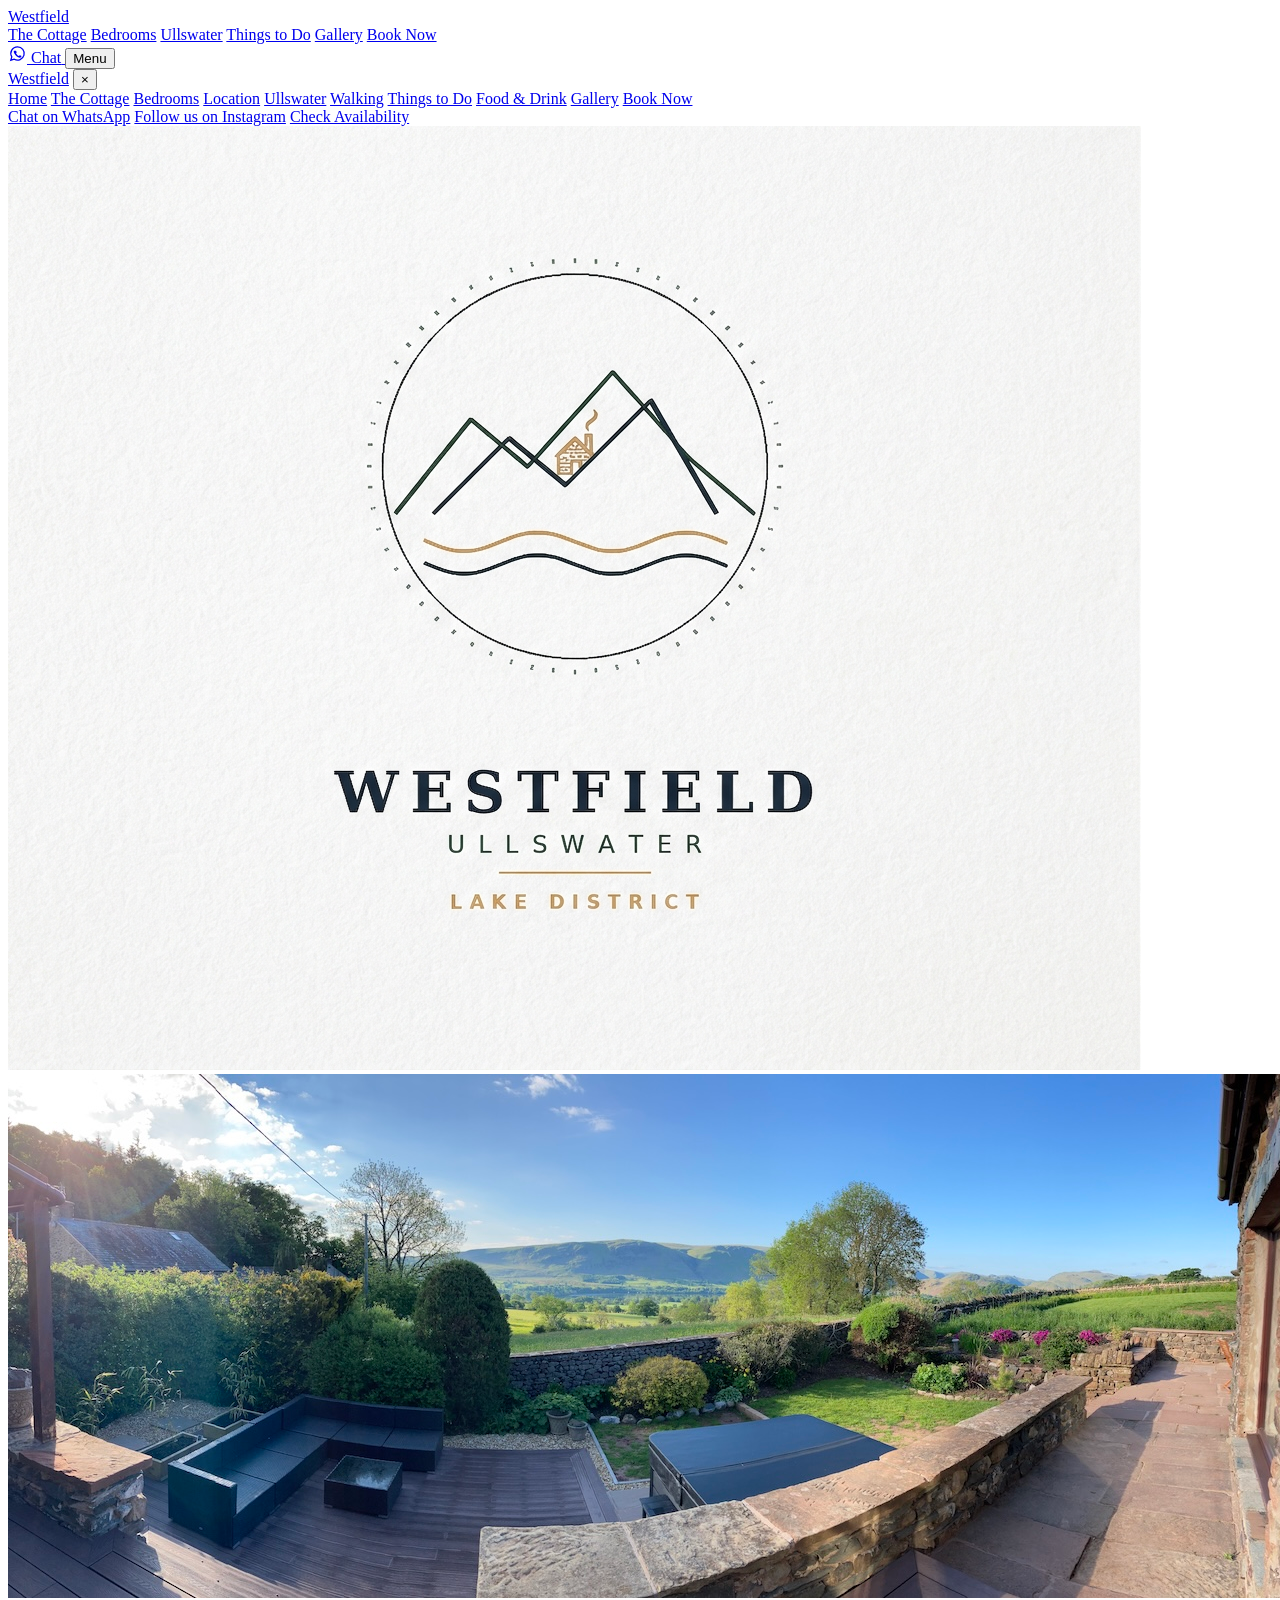
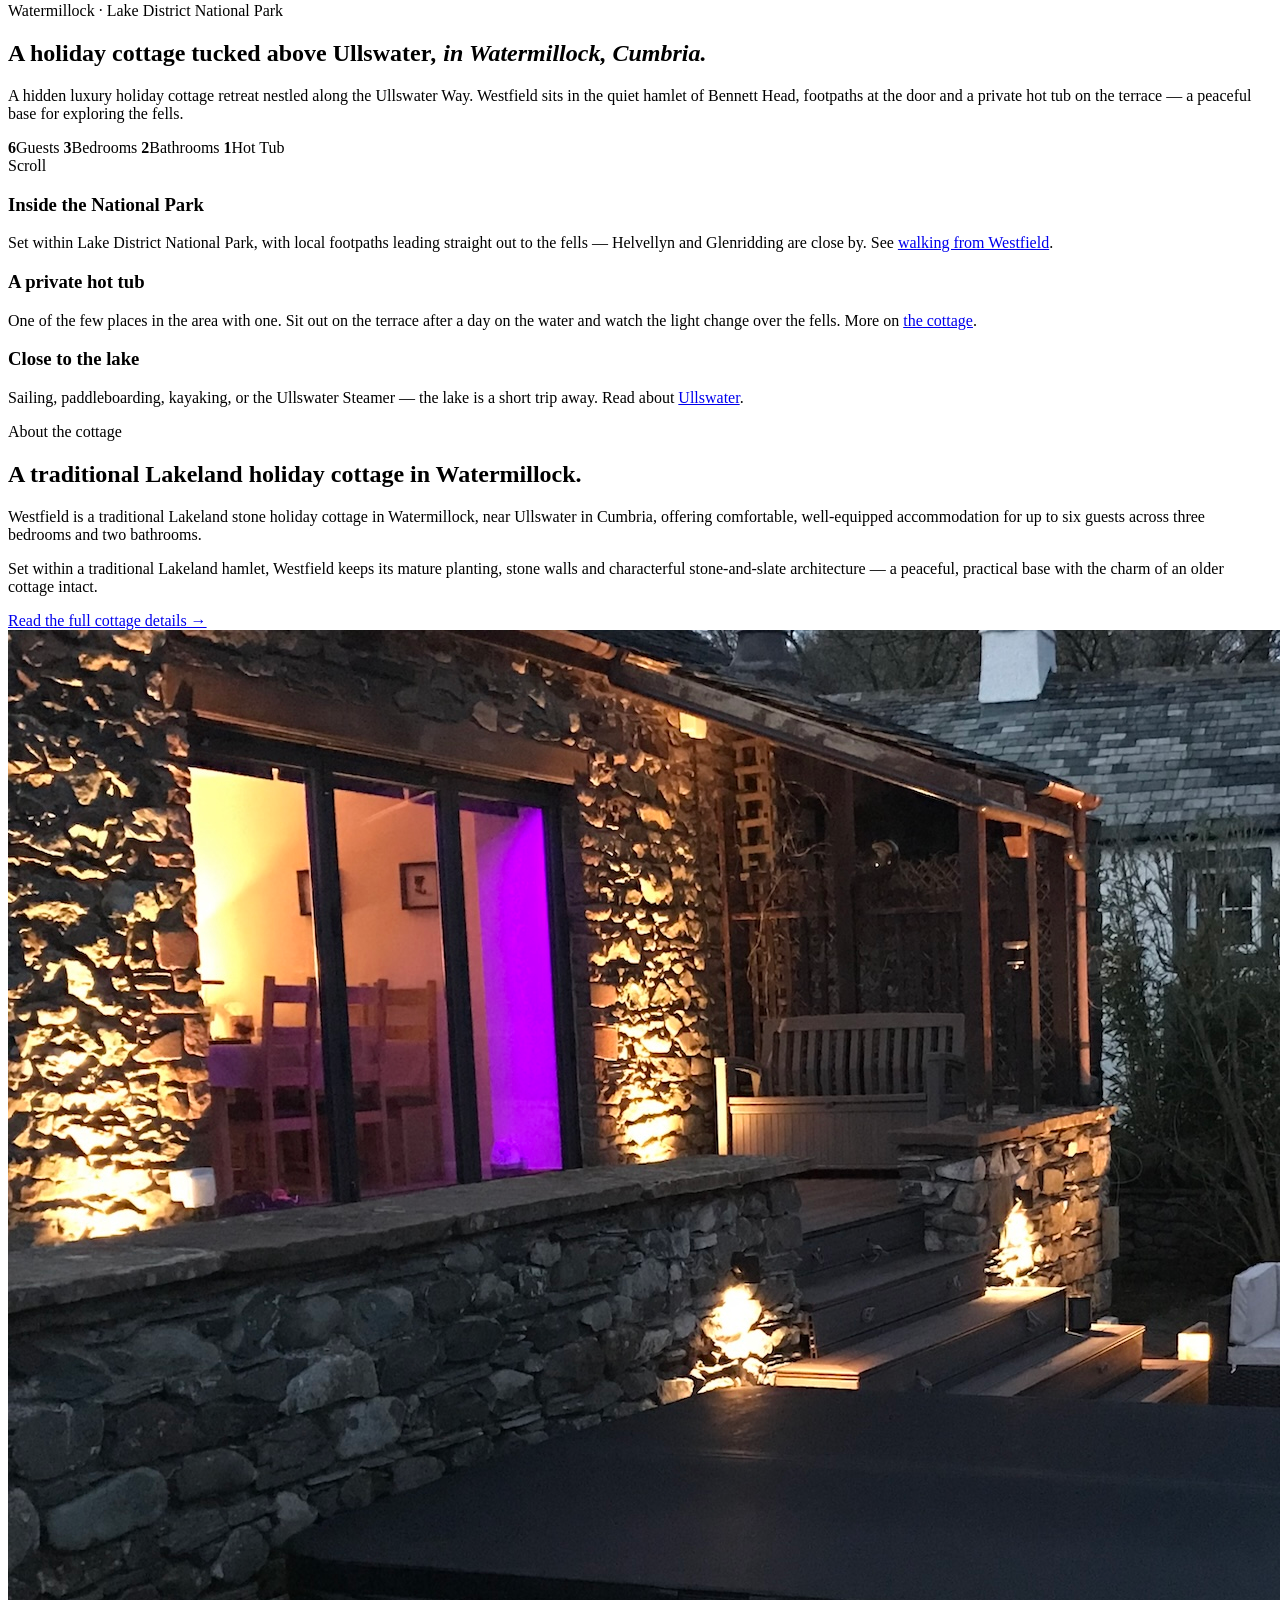
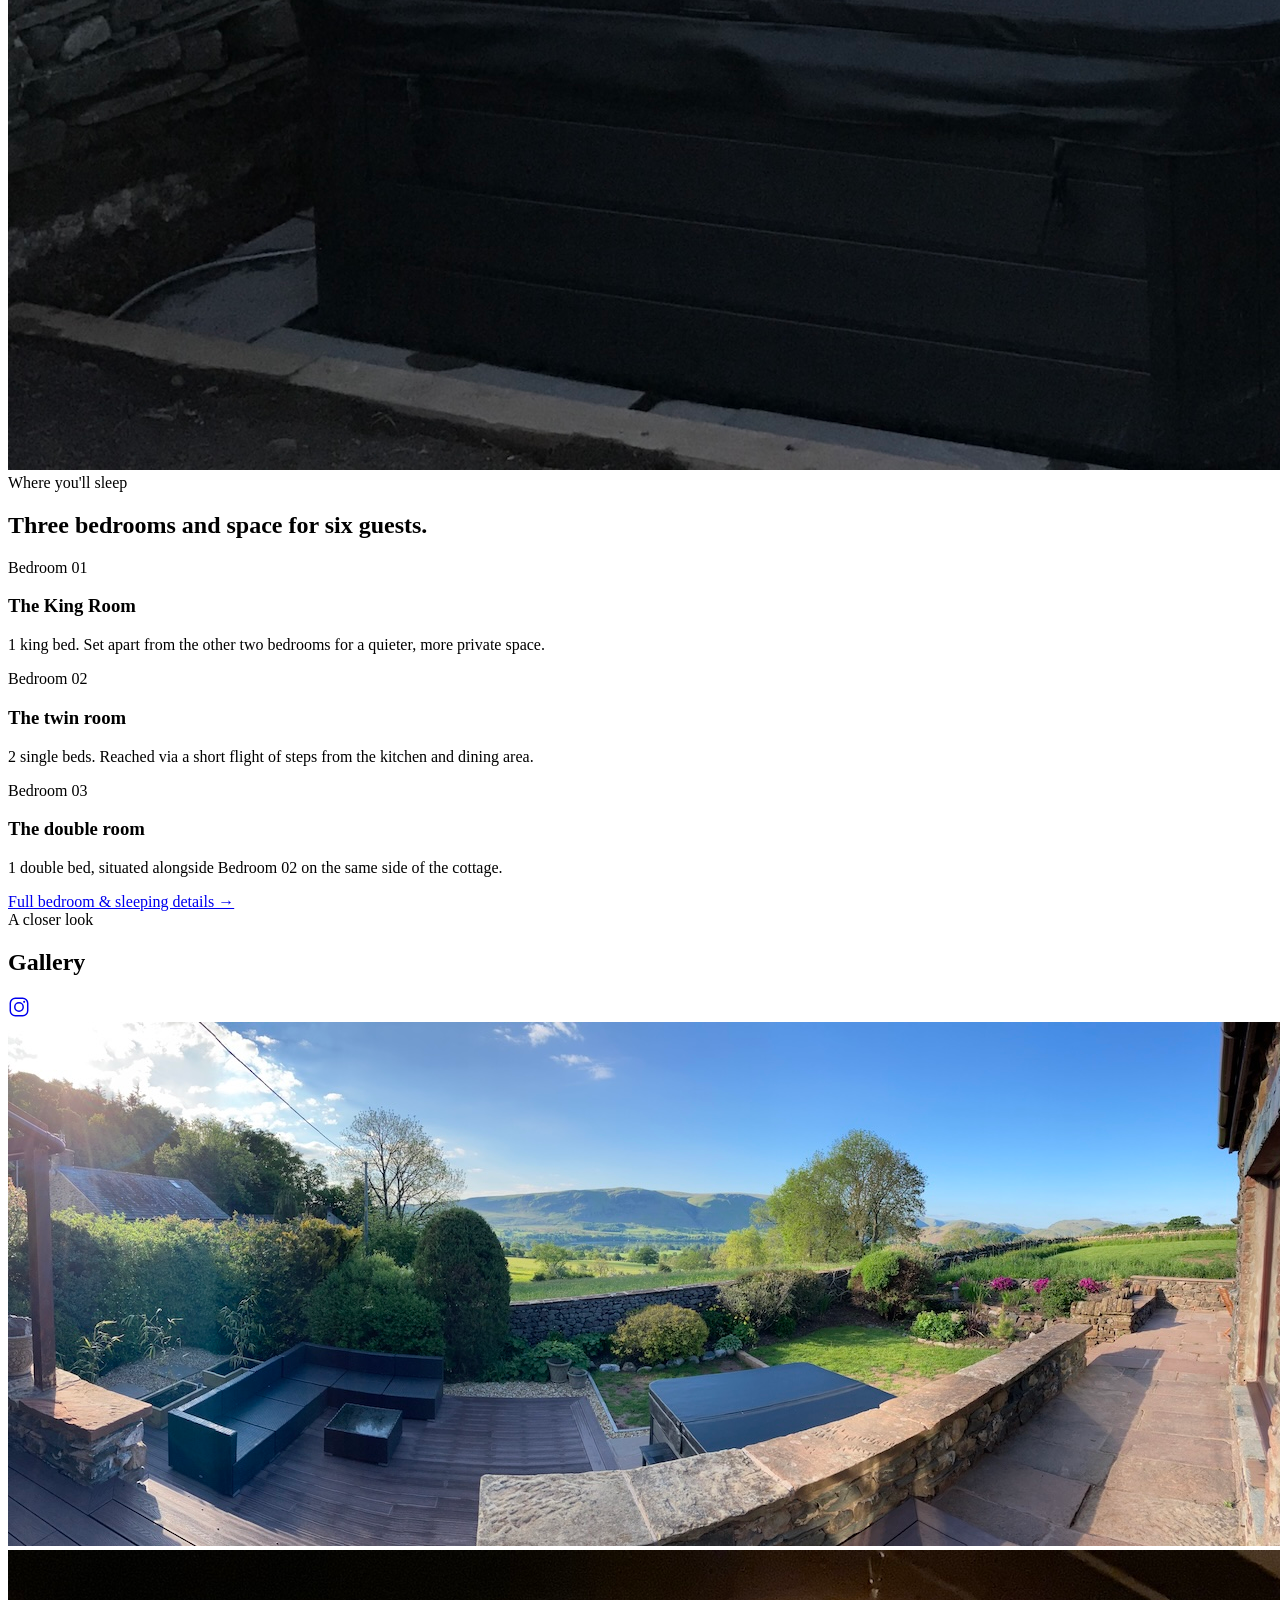
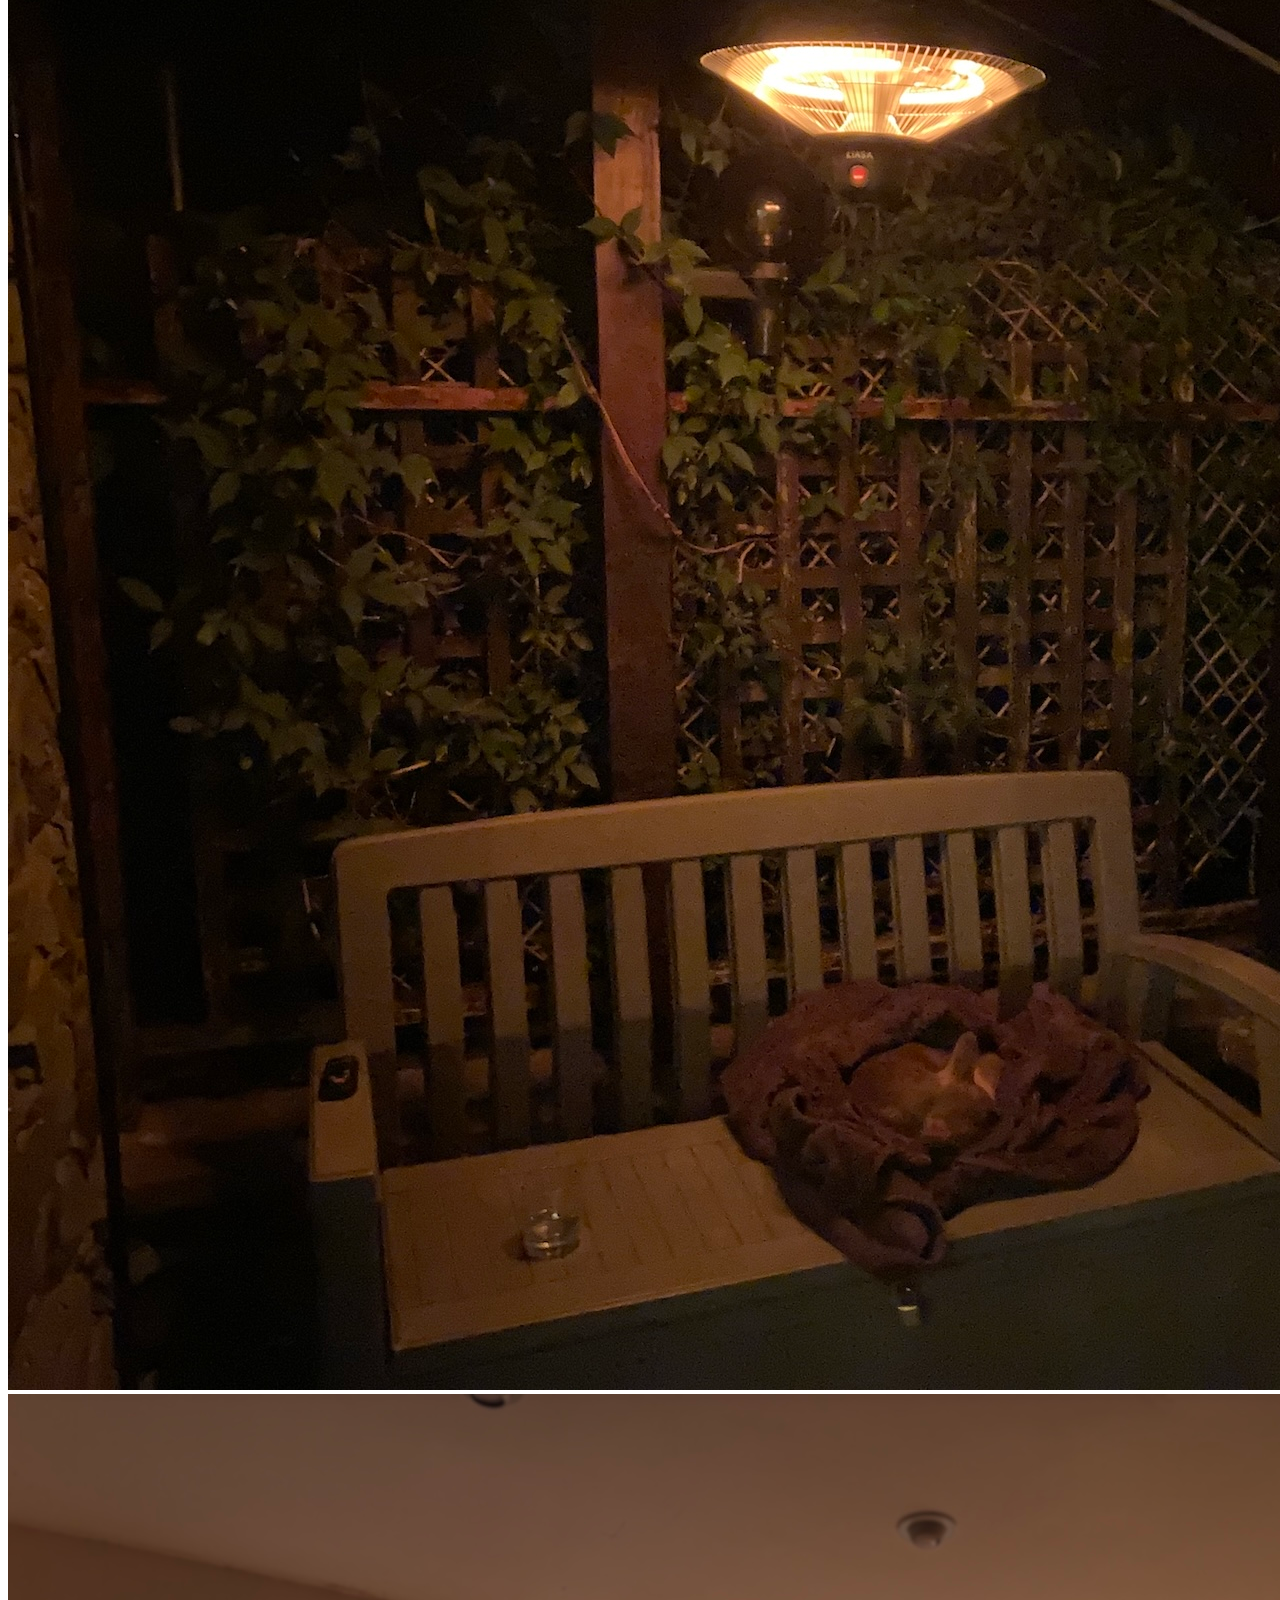
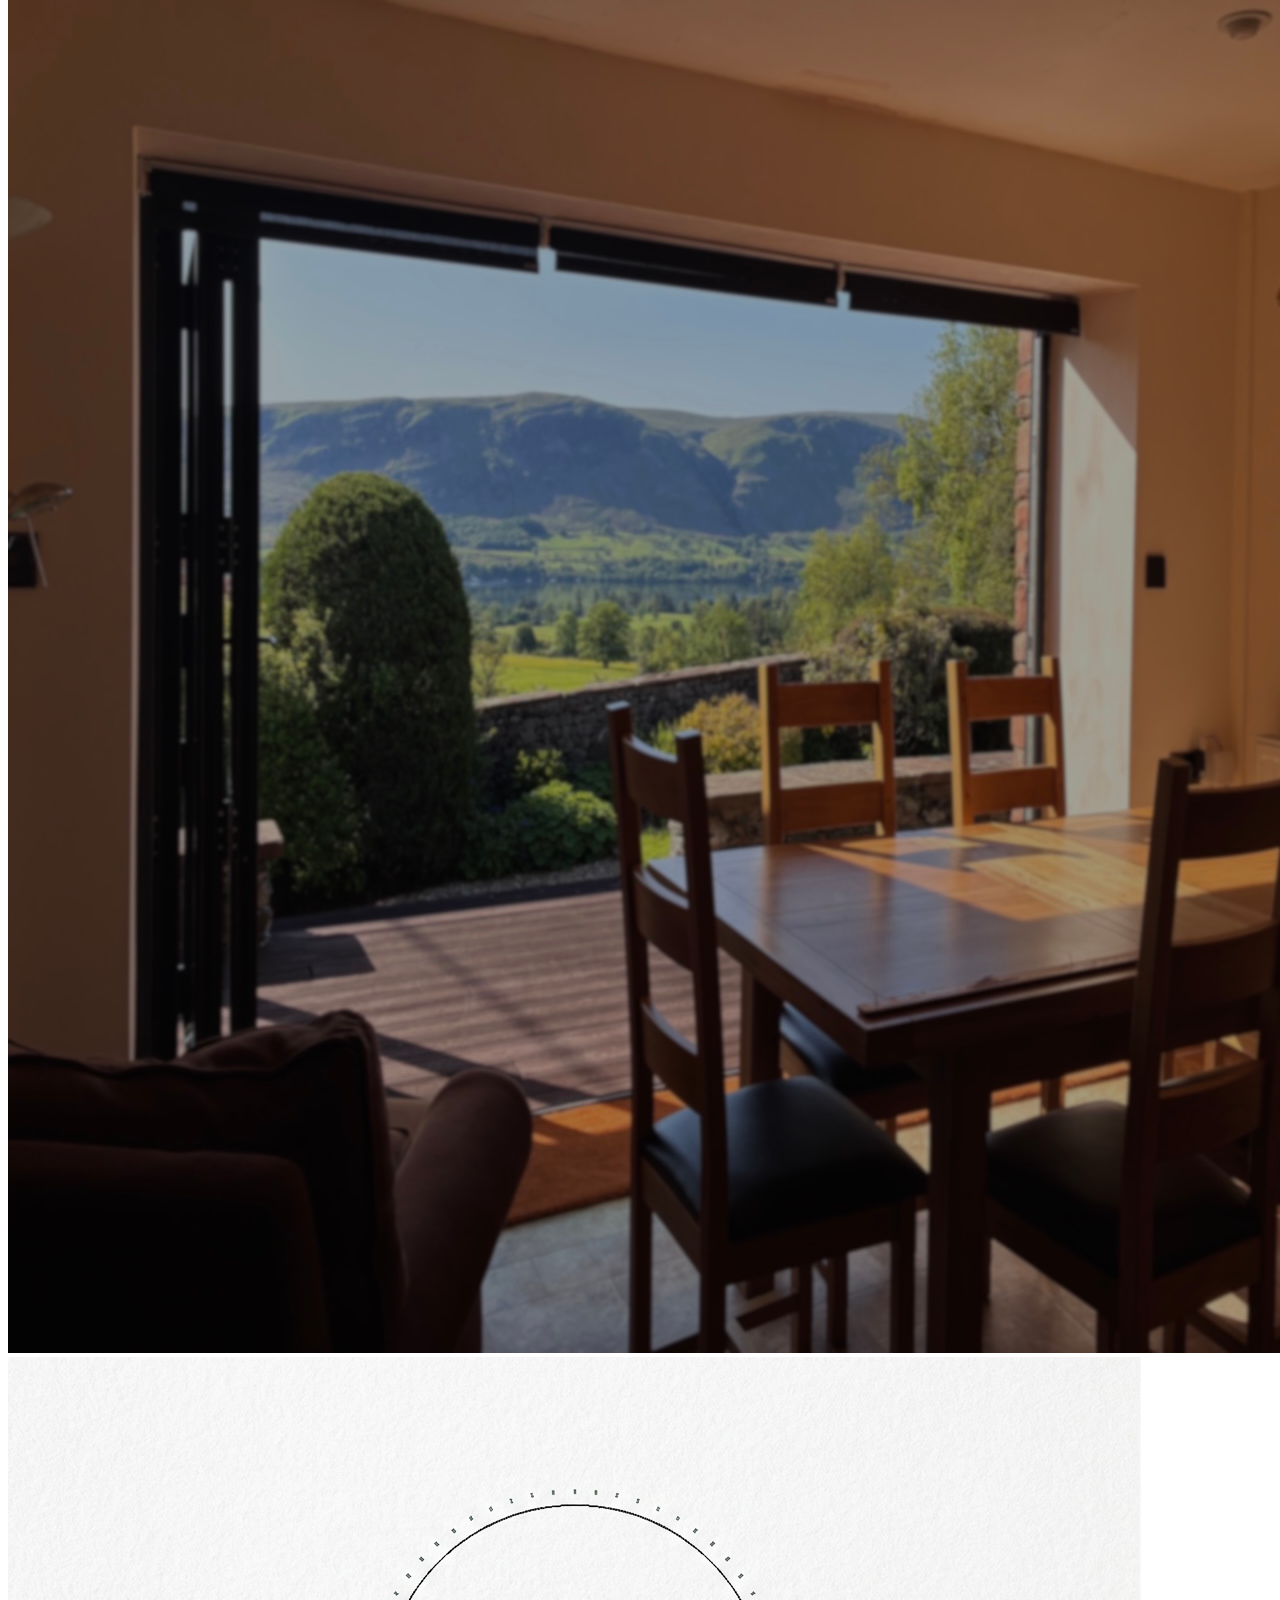
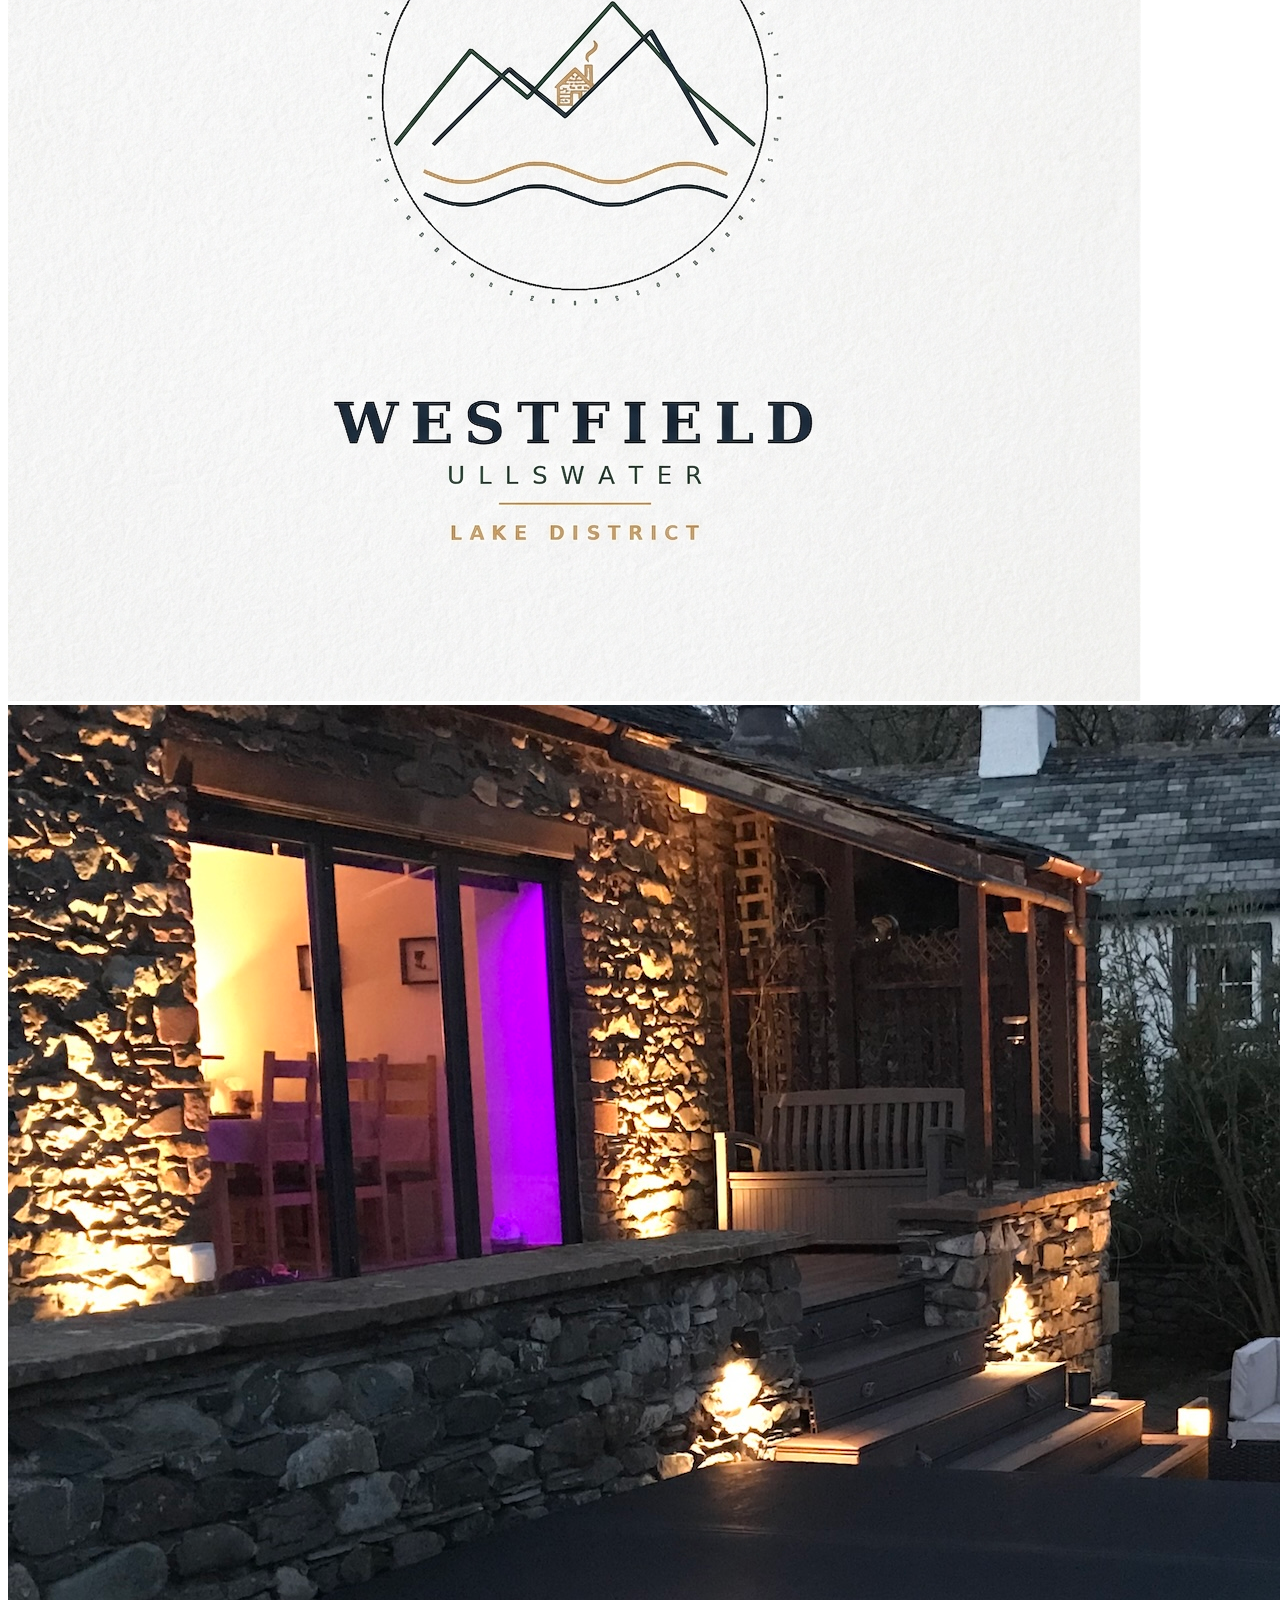
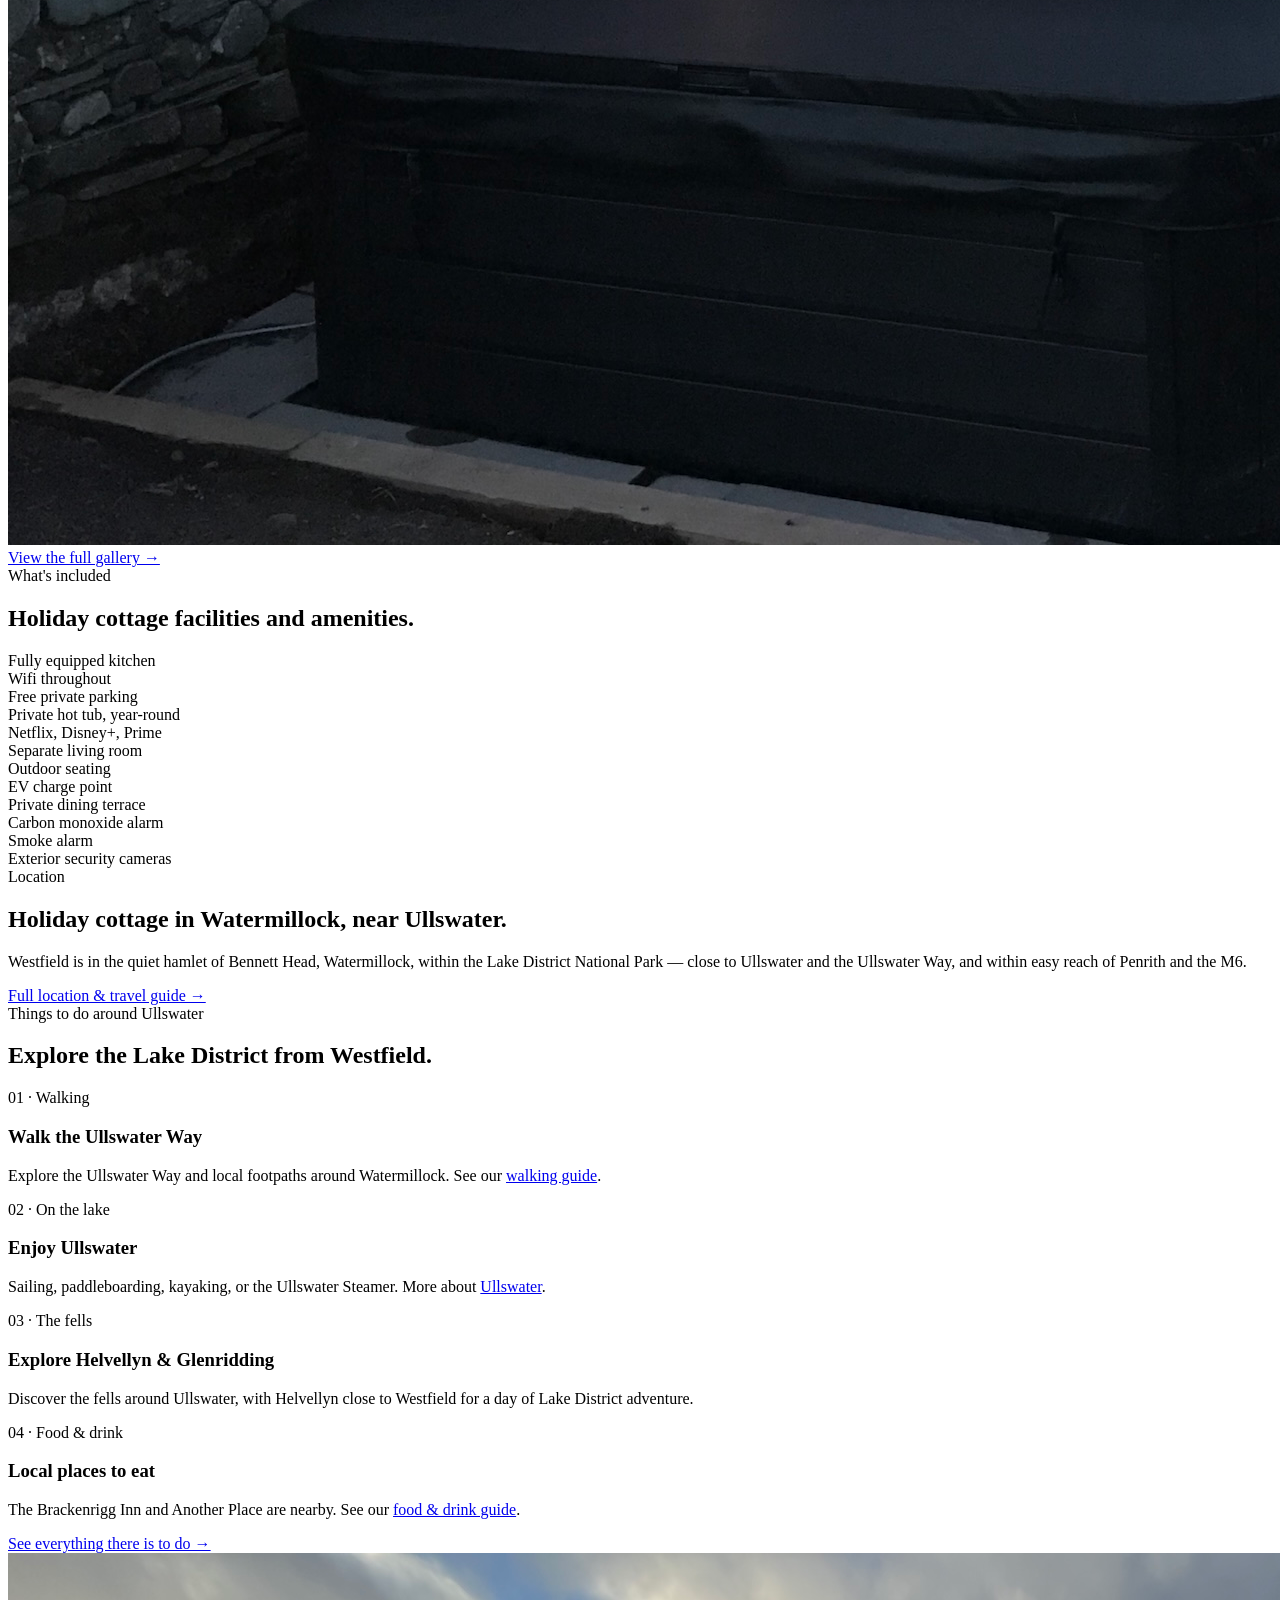
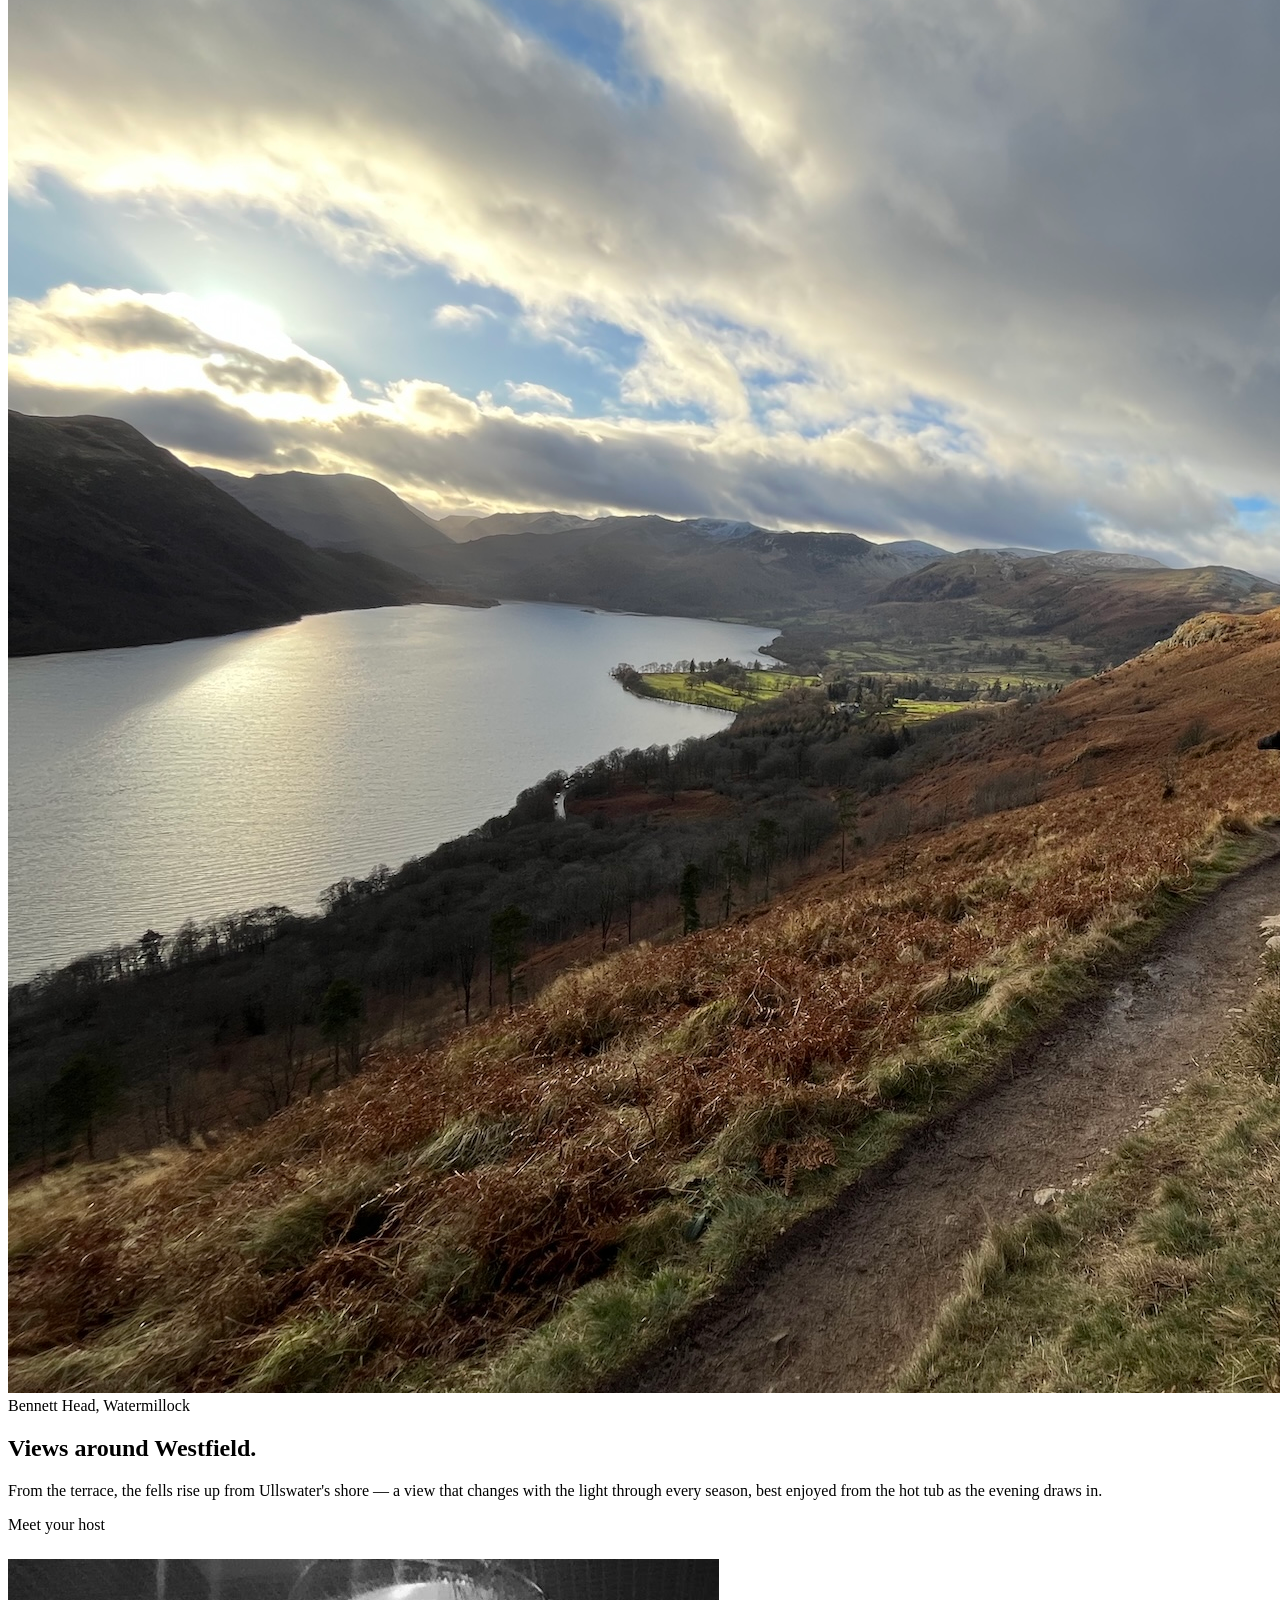
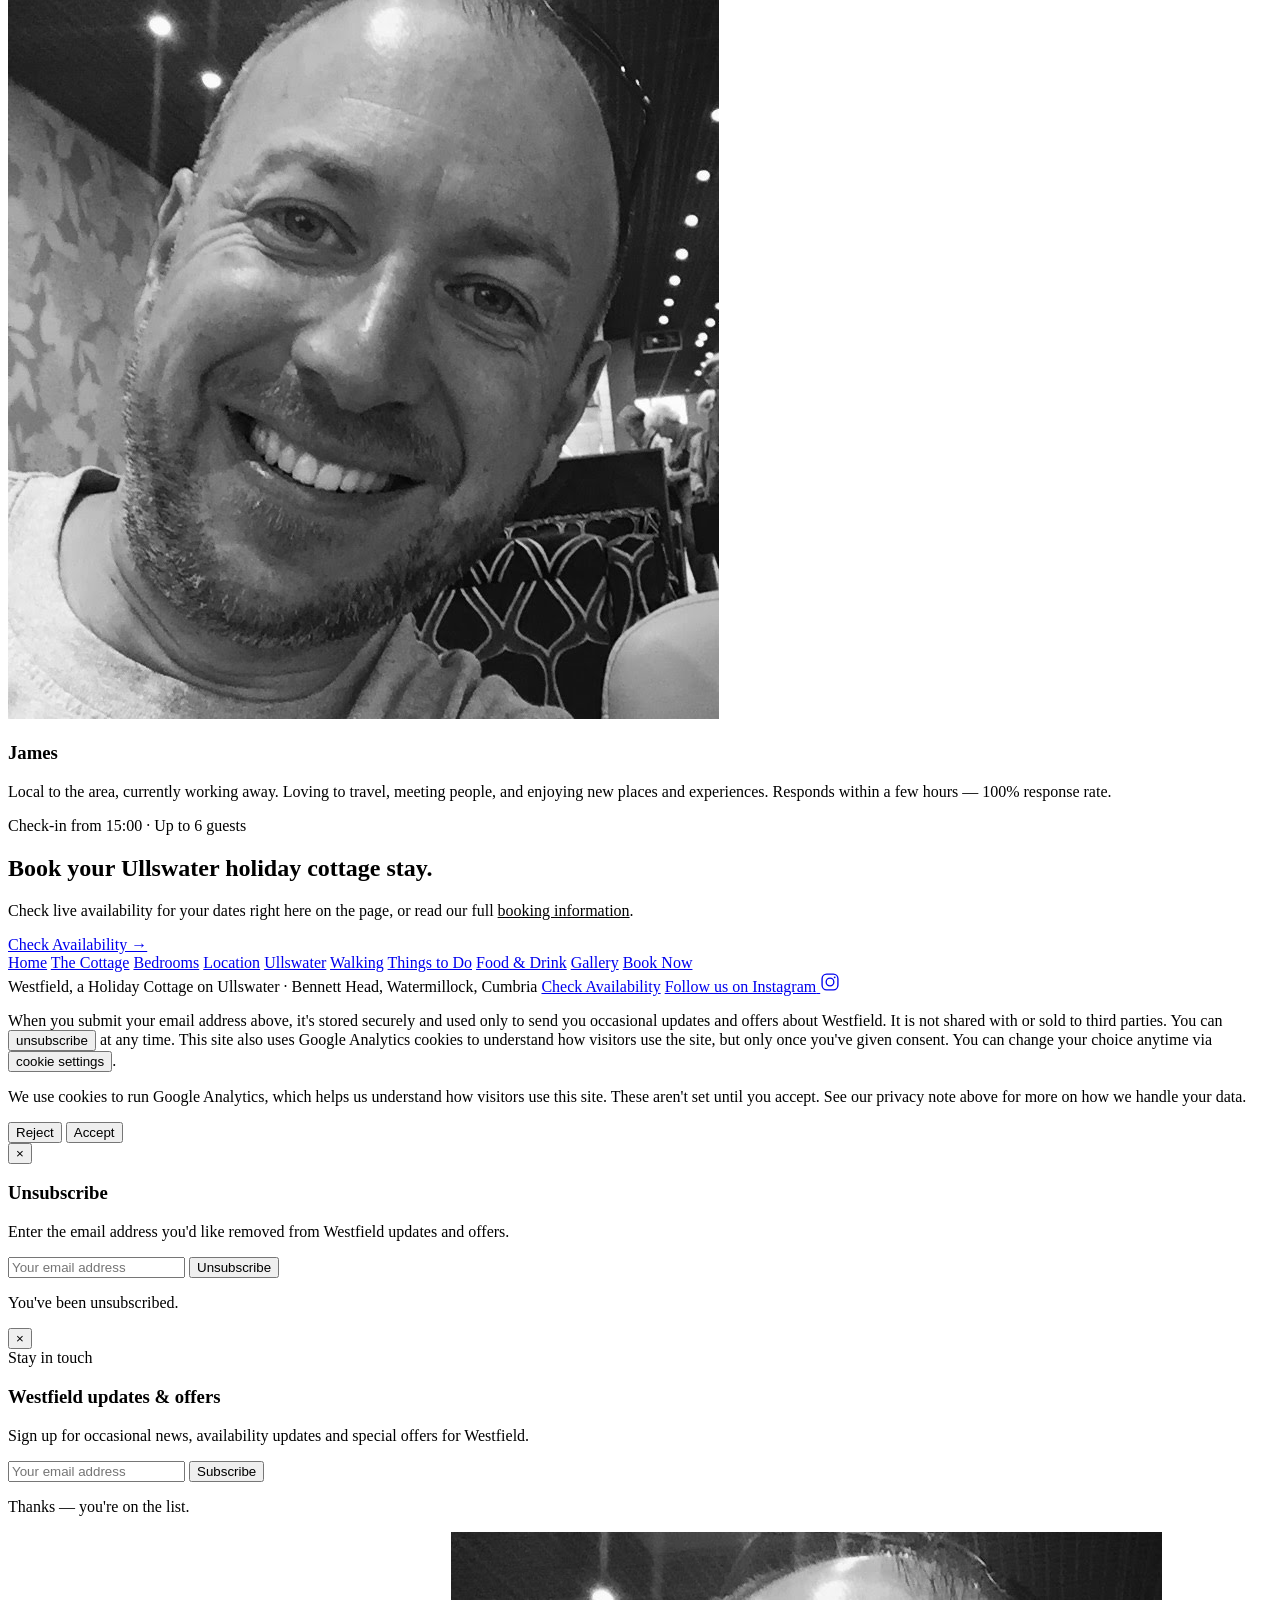
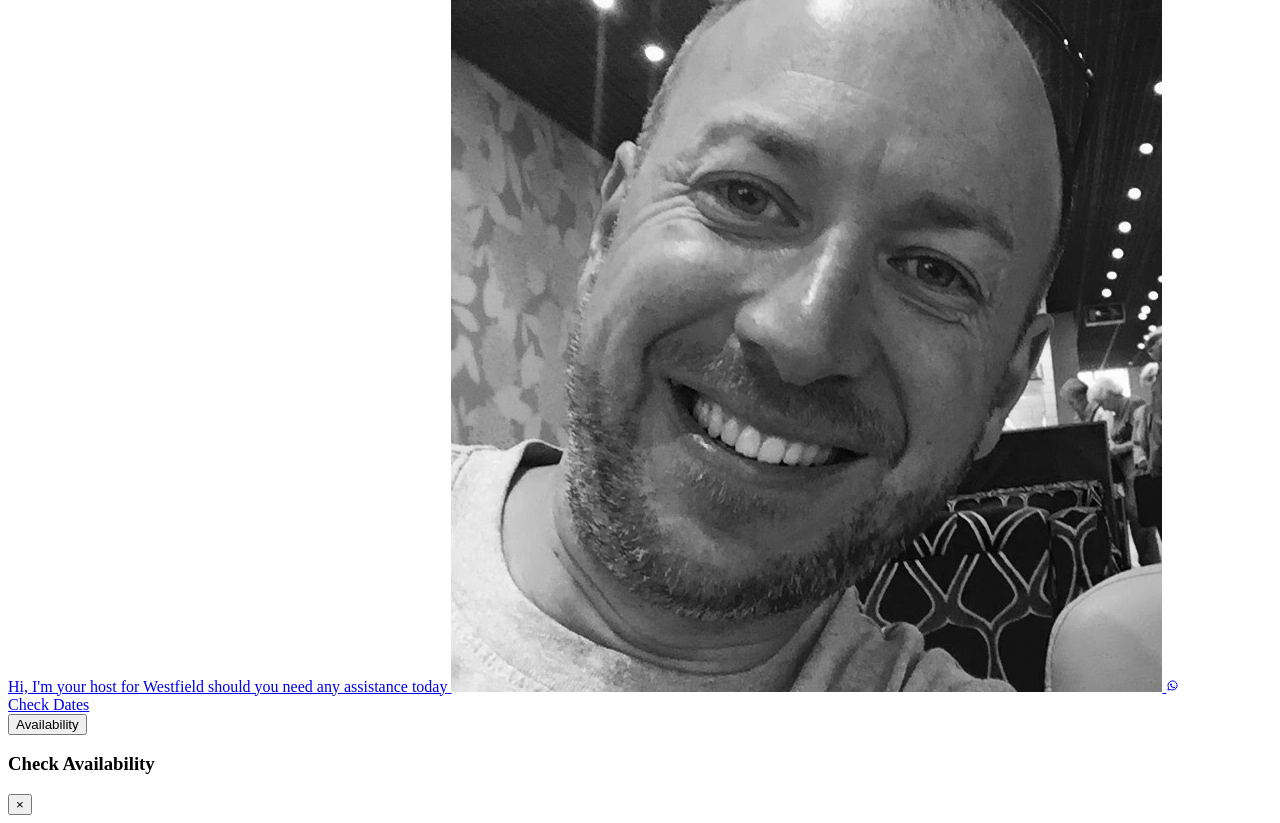
==== commit de047c71: "Add files via upload" ====
--- a/index.html
+++ b/index.html
@@ -5,20 +5,21 @@
 <meta name="viewport" content="width=device-width, initial-scale=1.0">
 <meta name="theme-color" content="#1a2429">
 <title>Westfield, a Holiday Cottage on Ullswater · Watermillock, Cumbria</title>
-<meta name="description" content="Stay at Westfield, a beautiful holiday cottage nestled on the hills surrounding Ullswater on the Ullswater Way in Cumbria, sleeping six guests. Explore the Lake District, local walks and attractions from your comfortable self-catering base.">
+<meta name="description" content="Stay at Westfield, a 3-bedroom holiday cottage with a private hot tub on the Ullswater Way in Watermillock, Cumbria. Sleeps 6. Explore Ullswater, the fells and the Lake District from your self-catering base.">
 <meta name="robots" content="index, follow">
 <link rel="canonical" href="https://www.staywestfield.uk/">
 <meta property="og:title" content="Westfield, a Holiday Cottage on Ullswater · Watermillock">
 <meta property="og:description" content="3-bedroom holiday cottage near Ullswater in Watermillock, Cumbria, sleeping 6 guests with a private hot tub.">
 <meta property="og:type" content="website">
 <meta property="og:url" content="https://www.staywestfield.uk/">
-<meta property="og:image" content="images/logo.JPG">
+<meta property="og:image" content="https://www.staywestfield.uk/images/logo.JPG">
 <meta property="og:locale" content="en_GB">
 <meta name="twitter:card" content="summary_large_image">
 <link rel="icon" href="images/logo.png">
 <link rel="preconnect" href="https://fonts.googleapis.com">
 <link rel="preconnect" href="https://fonts.gstatic.com" crossorigin>
 <link href="https://fonts.googleapis.com/css2?family=Fraunces:opsz,wght@9..144,300;9..144,400;9..144,500;9..144,600&family=Public+Sans:wght@300;400;500;600&family=IBM+Plex+Mono:wght@400;500&display=swap" rel="stylesheet">
+<link rel="stylesheet" href="assets/styles.css">
 <script type="application/ld+json">
 {
   "@context": "https://schema.org",
@@ -27,11 +28,12 @@
   "description": "3-bedroom holiday cottage near Ullswater in Watermillock, Cumbria, sleeping up to 6 guests, with a private hot tub.",
   "url": "https://www.staywestfield.uk/",
   "image": [
-    "images/logo.JPG",
-    "images/ullswater_panoramic.jpg"
+    "https://www.staywestfield.uk/images/logo.JPG",
+    "https://www.staywestfield.uk/images/ullswater_panoramic.jpg"
   ],
   "address": {
     "@type": "PostalAddress",
+    "streetAddress": "Bennett Head",
     "addressLocality": "Watermillock",
     "addressRegion": "Cumbria",
     "addressCountry": "GB"
@@ -47,836 +49,19 @@
   ]
 }
 </script>
-<style>
-  :root{
-    --slate:#25333a;
-    --slate-deep:#1a2429;
-    --lake:#4e7a8c;
-    --moss:#5f6f47;
-    --stone:#efe9dc;
-    --amber:#bd7a3c;
-    --gold:#cba135;
-    --off-white:#faf8f3;
-    --line: rgba(37,51,58,0.14);
-    --max: 1180px;
-  }
-  *{box-sizing:border-box; margin:0; padding:0;}
-  html, body{max-width:100%; overflow-x:hidden;}
-  html{scroll-behavior:smooth;}
-  body{
-    background:var(--off-white);
-    color:var(--slate-deep);
-    font-family:'Public Sans', sans-serif;
-    font-weight:400;
-    line-height:1.6;
-    -webkit-font-smoothing:antialiased;
-  }
-  @media (prefers-reduced-motion: reduce){
-    html{scroll-behavior:auto;}
-    *{animation-duration:0.01ms !important; animation-iteration-count:1 !important; transition-duration:0.01ms !important;}
-  }
-  a{color:inherit;}
-  img{display:block; width:100%; height:100%; object-fit:cover;}
-  h1,h2,h3{font-family:'Fraunces', serif; font-weight:500; letter-spacing:-0.01em; line-height:1.08;}
-  .eyebrow{
-    font-family:'IBM Plex Mono', monospace;
-    font-size:0.72rem;
-    letter-spacing:0.16em;
-    text-transform:uppercase;
-    color:var(--amber);
-    display:flex;
-    align-items:center;
-    gap:0.6em;
-  }
-  .eyebrow::before{content:""; width:22px; height:1px; background:var(--amber); display:inline-block;}
-  .wrap{max-width:var(--max); margin:0 auto; padding:0 6vw;}
-
-  .contours{position:absolute; inset:0; pointer-events:none; opacity:0.5;}
-  .contours svg{width:100%; height:100%;}
-
-  header{
-    position:fixed; top:0; left:0; right:0; z-index:50;
-    display:flex; justify-content:space-between; align-items:center;
-    padding:1.2rem 6vw;
-    background:var(--slate-deep);
-    border-bottom:1px solid rgba(212,175,55,0.18);
-    box-shadow:0 8px 24px -18px rgba(0,0,0,0.6);
-  }
-  header .mark{
-    font-family:'Fraunces', serif; font-weight:500; font-size:1.6rem; letter-spacing:0.04em;
-    color:var(--gold);
-    line-height:1;
-    text-decoration:none;
-  }
-  header nav{display:flex; gap:2rem; font-size:0.85rem; flex-wrap:nowrap; white-space:nowrap;}
-  header nav a{color:var(--gold); text-decoration:none; opacity:0.85; transition:opacity .2s; padding:0.3rem 0;}
-  header nav a:hover{opacity:1;}
-  header nav a:focus-visible, a:focus-visible, button:focus-visible{
-    outline:2px solid var(--gold); outline-offset:3px;
-  }
-  @media (max-width:1000px) and (min-width:861px){ header nav{gap:1.2rem; font-size:0.78rem;} }
-  @media (max-width:860px){ header nav{display:none;} }
-  .menu-trigger{
-    display:none; background:none; border:none; cursor:pointer;
-    color:var(--gold); font-family:'IBM Plex Mono', monospace;
-    font-size:0.8rem; letter-spacing:0.08em; text-transform:uppercase;
-    padding:0.5rem 0.2rem;
-  }
-  @media (max-width:860px){ .menu-trigger{display:inline-block;} }
-
-  .mobile-menu{
-    position:fixed; inset:0; z-index:95;
-    background:var(--slate-deep);
-    display:none;
-    flex-direction:column;
-    padding:1.2rem 6vw 2rem;
-  }
-  .mobile-menu.is-open{display:flex;}
-  .mobile-menu-top{display:flex; justify-content:space-between; align-items:center; margin-bottom:2.5rem;}
-  .mobile-menu-close{
-    background:none; border:none; cursor:pointer; color:var(--gold);
-    font-size:2rem; line-height:1; padding:0.3rem;
-  }
-  .mobile-menu nav{display:flex; flex-direction:column; gap:0.4rem;}
-  .mobile-menu nav a{
-    color:var(--stone); text-decoration:none;
-    font-family:'Fraunces', serif; font-size:1.7rem; font-weight:400;
-    padding:0.7rem 0; border-bottom:1px solid rgba(239,233,220,0.1);
-  }
-  .mobile-menu-footer{
-    margin-top:auto; display:flex; flex-direction:column; gap:1rem;
-    padding-top:2rem;
-  }
-  .mobile-menu-footer a{
-    color:var(--gold); text-decoration:none;
-    font-family:'IBM Plex Mono', monospace; font-size:0.85rem; letter-spacing:0.04em;
-  }
-  .header-right{display:flex; align-items:center; gap:1.4rem;}
-  .header-whatsapp{
-    display:inline-flex; align-items:center; justify-content:center; gap:0.5rem;
-    color:var(--gold); opacity:0.85; transition:opacity .2s ease;
-  }
-  .header-whatsapp:hover{opacity:1;}
-  .header-whatsapp-label{
-    font-family:'IBM Plex Mono', monospace; font-size:0.78rem;
-    letter-spacing:0.04em;
-  }
-
-  .hero{
-    position:relative;
-    height:100svh;
-    min-height:560px;
-    overflow:hidden;
-    color:#fff;
-    display:flex;
-    align-items:flex-end;
-  }
-  .hero-media{position:absolute; inset:0; z-index:0; overflow:hidden; background:#efeee9;}
-  .hero-img{
-    position:absolute; inset:0; width:100%; height:100%;
-    object-fit:cover;
-    filter:saturate(0.95) brightness(0.8);
-    transform:scale(1);
-    opacity:0;
-    transition:opacity 3.8s ease;
-  }
-  .hero-img-a{opacity:1; z-index:1; transform:scale(1);}
-  .hero-img-a.is-fading{opacity:0;}
-  .hero-img-b{z-index:2;}
-  .hero-img-b.is-visible{opacity:1;}
-  .hero-img.is-zooming{animation:heroZoom 7.5s ease-out forwards;}
-  .hero-img-a.is-zooming{animation:heroZoomLogo 2.2s ease-out forwards;}
-  @keyframes heroZoom{ from{transform:scale(1);} to{transform:scale(1.3);} }
-  @keyframes heroZoomLogo{ from{transform:scale(1);} to{transform:scale(1.15);} }
-  .hero-scrim{
-    position:absolute; inset:0; z-index:3;
-    background:var(--slate-deep);
-    opacity:0;
-    pointer-events:none;
-    transition:opacity .05s linear;
-  }
-  .hero::after{
-    content:"";
-    position:absolute; inset:0; z-index:3;
-    background:linear-gradient(180deg, rgba(26,36,41,0.15) 0%, rgba(26,36,41,0.05) 35%, rgba(26,36,41,0.85) 100%);
-  }
-  .hero-content{
-    position:relative; z-index:4; padding:0 6vw 4.5rem; width:100%;
-    opacity:0; transform:translateY(48px);
-    transition:opacity 2.2s ease, transform 2.2s ease;
-  }
-  .hero-content.is-visible{opacity:1; transform:translateY(0);}
-  .hero-content .eyebrow{color:var(--stone); margin-bottom:1.1rem;}
-  .hero-content .eyebrow::before{background:var(--stone);}
-  .hero h1{
-    font-size:clamp(2.6rem, 6.5vw, 5.2rem);
-    max-width:16ch;
-    font-weight:400;
-  }
-  .hero h1 em{font-style:italic; color:var(--stone); font-weight:300;}
-  .hero-sub{
-    max-width:44ch; margin-top:1.2rem; font-size:1.05rem; color:rgba(255,255,255,0.82);
-    font-weight:300;
-  }
-  .hero-facts{
-    display:flex; gap:2.2rem; margin-top:2.4rem; flex-wrap:wrap;
-    font-family:'IBM Plex Mono', monospace; font-size:0.78rem; letter-spacing:0.05em;
-    text-transform:uppercase; color:var(--stone);
-  }
-  .hero-facts span strong{display:block; font-family:'Fraunces', serif; font-size:1.5rem; color:#fff; letter-spacing:0; text-transform:none; font-weight:400;}
-
-  .scroll-cue{
-    position:absolute; bottom:1.6rem; right:6vw; z-index:4;
-    writing-mode:vertical-rl; color:rgba(255,255,255,0.6);
-    font-family:'IBM Plex Mono', monospace; font-size:0.7rem; letter-spacing:0.14em;
-    display:flex; align-items:center; gap:0.6rem;
-  }
-  .scroll-cue::after{content:""; width:1px; height:40px; background:rgba(255,255,255,0.4);}
-
-  .highlights{
-    background:var(--slate-deep); color:var(--stone);
-    padding:3.6rem 0; position:relative; overflow:hidden;
-  }
-  .highlights .wrap{
-    display:grid; grid-template-columns:repeat(3,1fr); gap:2.5rem;
-    position:relative; z-index:1;
-  }
-  @media (max-width:820px){ .highlights .wrap{grid-template-columns:1fr;} }
-  .h-item{border-left:1px solid rgba(239,233,220,0.25); padding-left:1.4rem;}
-  .h-item h3{font-size:1.25rem; color:#fff; margin-bottom:0.5rem; font-weight:400;}
-  .h-item p{font-size:0.92rem; color:rgba(239,233,220,0.72); font-weight:300;}
-
-  .about{padding:7rem 0 5rem; position:relative;}
-  .about .grid{display:grid; grid-template-columns:0.9fr 1.1fr; gap:5vw; align-items:start;}
-  @media (max-width:900px){ .about .grid{grid-template-columns:1fr; gap:2.5rem;} }
-  .about h2{font-size:clamp(2rem,4vw,3rem); font-weight:400; margin:0.7rem 0 1.6rem;}
-  .about p{color:#3c4a51; max-width:60ch; margin-bottom:1.1rem; font-weight:300; font-size:1.02rem;}
-  .about-figure{position:relative; aspect-ratio:4/5; overflow:hidden; border-radius:2px;}
-  .about-figure .contours{opacity:0.9; mix-blend-mode:soft-light;}
-
-  .divider{position:relative; height:120px; overflow:hidden; background:var(--stone);}
-
-  .rooms{background:var(--stone); padding:5rem 0 6rem;}
-  .rooms-head{display:flex; justify-content:space-between; align-items:flex-end; gap:2rem; margin-bottom:3rem; flex-wrap:wrap;}
-  .rooms-head h2{font-size:clamp(1.9rem,3.4vw,2.6rem); font-weight:400;}
-  .room-grid{display:grid; grid-template-columns:repeat(3, 1fr); gap:1.4rem;}
-  @media (max-width:860px){ .room-grid{grid-template-columns:1fr;} }
-  .room-card{
-    background:var(--off-white); border:1px solid var(--line); padding:1.9rem 1.7rem;
-    display:flex; flex-direction:column; gap:0.7rem;
-    transition:transform .35s ease, box-shadow .35s ease;
-  }
-  .room-card:hover{transform:translateY(-4px); box-shadow:0 18px 34px -22px rgba(26,36,41,0.35);}
-  .room-num{font-family:'IBM Plex Mono', monospace; font-size:0.75rem; color:var(--amber); letter-spacing:0.08em;}
-  .room-card h3{font-size:1.3rem; font-weight:400;}
-  .room-card p{font-size:0.9rem; color:#57646b; font-weight:300;}
-
-  .gallery{padding:5.5rem 0; background:var(--off-white);}
-  .gallery-head{margin-bottom:2.4rem;}
-  .gallery-title-line{display:flex; align-items:center; gap:0.9rem;}
-  .gallery-head h2{font-size:clamp(1.9rem,3.4vw,2.6rem); font-weight:400; margin-top:0.6rem;}
-  .g-grid{
-    display:grid;
-    grid-template-columns:repeat(6, 1fr);
-    grid-auto-rows:14vw;
-    gap:0.6rem;
-  }
-  @media (max-width:820px){ .g-grid{grid-template-columns:repeat(2,1fr); grid-auto-rows:38vw;} }
-  .g-item{overflow:hidden; position:relative;}
-  .g-item img{transition:transform .6s ease;}
-  .g-item:hover img{transform:scale(1.06);}
-  .g-item.a{grid-column:span 4; grid-row:span 2;}
-  .g-item.b{grid-column:span 2; grid-row:span 1;}
-  .g-item.c{grid-column:span 2; grid-row:span 1;}
-  .g-item.d{grid-column:span 3; grid-row:span 1;}
-  .g-item.d img{object-fit:contain; background:var(--slate-deep);}
-  .g-item.e{grid-column:span 3; grid-row:span 1;}
-  @media (max-width:820px){ .g-item.a,.g-item.b,.g-item.c,.g-item.d,.g-item.e{grid-column:span 1; grid-row:span 1;} }
-
-  .amenities{background:var(--slate); color:var(--stone); padding:6rem 0;}
-  .amenities .wrap > .eyebrow{color:var(--stone);}
-  .amenities .wrap > .eyebrow::before{background:var(--stone);}
-  .amenities h2{font-size:clamp(1.9rem,3.4vw,2.6rem); font-weight:400; margin:0.6rem 0 3rem; max-width:16ch;}
-  .amen-grid{
-    display:grid; grid-template-columns:repeat(4,1fr); gap:0;
-    border-top:1px solid rgba(239,233,220,0.18);
-    border-left:1px solid rgba(239,233,220,0.18);
-  }
-  @media (max-width:820px){ .amen-grid{grid-template-columns:repeat(2,1fr);} }
-  .amen-item{
-    padding:1.4rem 1.4rem 1.4rem 0;
-    border-bottom:1px solid rgba(239,233,220,0.18);
-    border-right:1px solid rgba(239,233,220,0.18);
-    padding-left:1.4rem;
-    font-size:0.95rem; font-weight:300;
-    display:flex; align-items:center; min-height:76px;
-  }
-
-  .setting{padding:6.5rem 0; position:relative; overflow:hidden;}
-  .setting .grid{display:grid; grid-template-columns:1fr 1fr; gap:4vw; align-items:center;}
-  @media (max-width:900px){ .setting .grid{grid-template-columns:1fr;} }
-  .setting h2{font-size:clamp(1.9rem,3.4vw,2.6rem); font-weight:400; margin:0.7rem 0 1.4rem;}
-  .setting p{color:#3c4a51; font-weight:300; margin-bottom:1rem; max-width:52ch;}
-  .setting-figure{aspect-ratio:1/1; position:relative; overflow:hidden;}
-
-  .host{background:var(--stone); padding:5rem 0;}
-  .host .card{
-    display:flex; gap:2rem; align-items:center; background:var(--off-white);
-    border:1px solid var(--line); padding:2.4rem; max-width:720px;
-  }
-  @media (max-width:600px){ .host .card{flex-direction:column; text-align:center;} }
-  .host .photo{width:96px; height:96px; border-radius:50%; overflow:hidden; flex-shrink:0;}
-  .host h3{font-size:1.3rem; font-weight:500; margin-bottom:0.3rem;}
-  .host p{font-size:0.92rem; color:#57646b; font-weight:300;}
-
-  .cta{
-    background:var(--slate-deep); color:#fff; padding:6.5rem 0; text-align:center;
-    position:relative; overflow:hidden;
-  }
-  .cta h2{font-size:clamp(2.2rem,5vw,3.6rem); font-weight:400; max-width:16ch; margin:0.8rem auto 1.6rem;}
-  .cta p{color:rgba(250,248,243,0.72); max-width:42ch; margin:0 auto 2.4rem; font-weight:300;}
-  .btn{
-    display:inline-flex; align-items:center; gap:0.6rem;
-    background:var(--amber); color:#fff; text-decoration:none;
-    padding:1rem 2.1rem; font-family:'IBM Plex Mono', monospace;
-    font-size:0.8rem; letter-spacing:0.08em; text-transform:uppercase;
-    transition:background .25s ease, transform .25s ease;
-  }
-  .btn:hover{background:#a8672f; transform:translateY(-2px);}
-
-  .mobile-book-bar{
-    display:none;
-    position:fixed; left:0; right:0; bottom:0; z-index:70;
-    background:var(--slate-deep);
-    border-top:1px solid rgba(212,175,55,0.25);
-    padding:0.8rem 6vw;
-    box-shadow:0 -10px 24px -14px rgba(0,0,0,0.5);
-  }
-  .mobile-book-bar a{
-    display:block; text-align:center;
-    background:var(--amber); color:#fff; text-decoration:none;
-    padding:0.85rem 1rem; font-family:'IBM Plex Mono', monospace;
-    font-size:0.78rem; letter-spacing:0.06em; text-transform:uppercase;
-  }
-  @media (max-width:640px){
-    .mobile-book-bar{display:block;}
-    body{padding-bottom:4.2rem;}
-  }
-
-  footer{
-    background:var(--slate-deep); color:rgba(250,248,243,0.5);
-    padding:2rem 0 2.5rem; font-size:0.8rem; text-align:center;
-    border-top:1px solid rgba(239,233,220,0.1);
-  }
-  footer a{text-decoration:underline; text-underline-offset:3px;}
-  .footer-inner{
-    display:flex; flex-direction:column; align-items:center; justify-content:center; gap:0.9rem;
-    flex-wrap:wrap;
-  }
-  .footer-check-availability{
-    color:var(--gold); text-decoration:underline; text-underline-offset:3px;
-    font-family:'IBM Plex Mono', monospace; font-size:0.78rem;
-    letter-spacing:0.06em; text-transform:uppercase;
-  }
-  .footer-social{
-    color:var(--gold); opacity:0.75; text-decoration:none;
-    display:inline-flex; align-items:center; justify-content:center; gap:0.6rem;
-    transition:opacity .2s ease;
-  }
-  .footer-social:hover{opacity:1;}
-  .footer-social-label{
-    font-family:'IBM Plex Mono', monospace; font-size:0.72rem;
-    letter-spacing:0.06em; text-transform:uppercase;
-  }
-
-  .privacy-note{
-    background:var(--slate-deep);
-    border-top:1px solid rgba(239,233,220,0.08);
-    padding:1rem 6vw 1.8rem;
-    text-align:center;
-  }
-  .privacy-note p{
-    max-width:640px; margin:0 auto;
-    font-size:0.7rem; line-height:1.6;
-    color:rgba(239,233,220,0.4);
-    font-weight:300;
-  }
-  .privacy-note a{color:rgba(239,233,220,0.55); text-decoration:underline; text-underline-offset:2px;}
-  .privacy-note button.privacy-unsub-trigger{
-    background:none; border:none; padding:0; margin:0; cursor:pointer;
-    font:inherit; color:rgba(239,233,220,0.55);
-    text-decoration:underline; text-underline-offset:2px;
-  }
-  .privacy-note .cookie-settings-trigger{
-    background:none; border:none; padding:0; margin:0; cursor:pointer;
-    font:inherit; color:rgba(239,233,220,0.55);
-    text-decoration:underline; text-underline-offset:2px;
-  }
-
-  .cookie-banner{
-    position:fixed; left:0; right:0; bottom:0; z-index:100;
-    background:var(--slate-deep); color:var(--stone);
-    border-top:1px solid rgba(212,175,55,0.3);
-    box-shadow:0 -16px 40px -20px rgba(0,0,0,0.6);
-    padding:1.2rem 6vw;
-    display:none;
-    align-items:center; justify-content:center; gap:1.4rem;
-    flex-wrap:wrap; text-align:center;
-  }
-  .cookie-banner.is-visible{display:flex;}
-  .cookie-banner p{
-    font-size:0.85rem; font-weight:300; max-width:560px;
-    color:rgba(239,233,220,0.85); margin:0;
-  }
-  .cookie-banner a{color:var(--gold); text-decoration:underline; text-underline-offset:2px;}
-  .cookie-banner-actions{display:flex; gap:0.7rem; flex-wrap:wrap; justify-content:center;}
-  .cookie-banner-actions button{
-    border:none; cursor:pointer; font-family:'IBM Plex Mono', monospace;
-    font-size:0.75rem; letter-spacing:0.06em; text-transform:uppercase;
-    padding:0.65rem 1.1rem; transition:background .2s ease, opacity .2s ease;
-  }
-  .cookie-accept{background:var(--gold); color:var(--slate-deep);}
-  .cookie-accept:hover{background:#e0b64a;}
-  .cookie-reject{background:transparent; color:var(--stone); border:1px solid rgba(239,233,220,0.35) !important;}
-  .cookie-reject:hover{opacity:0.8;}
-
-  .modal-overlay{
-    position:fixed; inset:0; z-index:90;
-    background:rgba(20,26,29,0.7);
-    display:none; align-items:center; justify-content:center;
-    padding:1.5rem;
-  }
-  .modal-overlay.is-open{display:flex;}
-  .modal-box{
-    position:relative; width:min(360px, 100%);
-    background:var(--slate-deep); color:var(--stone);
-    border:1px solid rgba(212,175,55,0.25);
-    box-shadow:0 25px 60px -20px rgba(0,0,0,0.6);
-    padding:1.9rem 1.7rem 1.7rem;
-  }
-  .modal-close{
-    position:absolute; top:0.7rem; right:0.8rem;
-    background:none; border:none; cursor:pointer;
-    color:var(--stone); opacity:0.7;
-    font-size:1.3rem; line-height:1; padding:0.3rem;
-    transition:opacity .2s ease;
-  }
-  .modal-close:hover{opacity:1;}
-  .modal-box h3{font-size:1.1rem; font-weight:500; margin-bottom:0.5rem; color:#fff;}
-  .modal-box p{font-size:0.85rem; color:rgba(239,233,220,0.75); font-weight:300; margin-bottom:1.1rem;}
-  .modal-form{display:flex; flex-direction:column; gap:0.7rem;}
-  .modal-form input[type="email"]{
-    width:100%; padding:0.7rem 0.9rem;
-    background:var(--off-white); border:1px solid rgba(212,175,55,0.3);
-    color:var(--slate-deep); font-family:'Public Sans', sans-serif; font-size:0.9rem;
-  }
-  .modal-form input[type="email"]:focus-visible{outline:2px solid var(--gold); outline-offset:2px;}
-  .modal-form button[type="submit"]{
-    background:var(--gold); color:var(--slate-deep); border:none; cursor:pointer;
-    padding:0.7rem 1rem; font-family:'IBM Plex Mono', monospace; font-size:0.75rem;
-    letter-spacing:0.06em; text-transform:uppercase; transition:background .2s ease;
-  }
-  .modal-form button[type="submit"]:hover{background:#e0b64a;}
-  .modal-success{font-size:0.9rem; color:var(--gold); font-weight:400; display:none;}
-  .modal-box.is-submitted .modal-form{display:none;}
-  .modal-box.is-submitted .modal-success{display:block;}
-
-  .newsletter-box{
-    position:fixed; right:1.5rem; bottom:5.7rem; z-index:80;
-    width:min(320px, calc(100vw - 3rem));
-    background:var(--slate-deep); color:var(--stone);
-    border:1px solid rgba(212,175,55,0.25);
-    box-shadow:0 20px 45px -20px rgba(0,0,0,0.55);
-    padding:1.6rem 1.6rem 1.5rem;
-    opacity:0; transform:translateY(16px) scale(0.98);
-    pointer-events:none;
-    transition:opacity .4s ease, transform .4s ease;
-  }
-  .newsletter-box.is-visible{opacity:1; transform:translateY(0) scale(1); pointer-events:auto;}
-  .newsletter-close{
-    position:absolute; top:0.7rem; right:0.8rem;
-    background:none; border:none; cursor:pointer;
-    color:var(--stone); opacity:0.7;
-    font-size:1.3rem; line-height:1; padding:0.3rem;
-    transition:opacity .2s ease;
-  }
-  .newsletter-close:hover{opacity:1;}
-  .newsletter-box .eyebrow{color:var(--gold); margin-bottom:0.6rem;}
-  .newsletter-box .eyebrow::before{background:var(--gold);}
-  .newsletter-box h3{font-size:1.15rem; font-weight:500; margin-bottom:0.5rem; color:#fff;}
-  .newsletter-box p{font-size:0.85rem; color:rgba(239,233,220,0.75); font-weight:300; margin-bottom:1.1rem;}
-  .newsletter-form{display:flex; flex-direction:column; gap:0.7rem;}
-  .newsletter-form input[type="email"]{
-    width:100%; padding:0.7rem 0.9rem;
-    background:var(--off-white); border:1px solid rgba(212,175,55,0.3);
-    color:var(--slate-deep); font-family:'Public Sans', sans-serif; font-size:0.9rem;
-  }
-  .newsletter-form input[type="email"]:focus-visible{outline:2px solid var(--gold); outline-offset:2px;}
-  .newsletter-form button{
-    background:var(--gold); color:var(--slate-deep); border:none; cursor:pointer;
-    padding:0.7rem 1rem; font-family:'IBM Plex Mono', monospace; font-size:0.75rem;
-    letter-spacing:0.06em; text-transform:uppercase; transition:background .2s ease;
-  }
-  .newsletter-form button:hover{background:#e0b64a;}
-  .newsletter-success{font-size:0.9rem; color:var(--gold); font-weight:400; display:none;}
-  .newsletter-box.is-submitted .newsletter-form{display:none;}
-  .newsletter-box.is-submitted .newsletter-success{display:block;}
-  @media (max-width:600px){ .newsletter-box{right:1rem; bottom:5.2rem; left:1rem; width:auto;} }
-
-  .chat-bubble{
-    position:fixed; right:1.5rem; bottom:1.5rem; z-index:78;
-    display:flex; align-items:center; gap:0.7rem;
-    text-decoration:none;
-    opacity:0; transform:translateY(16px) scale(0.95);
-    pointer-events:none;
-    transition:opacity .4s ease, transform .4s ease;
-  }
-  .chat-bubble.is-visible{opacity:1; transform:translateY(0) scale(1); pointer-events:auto;}
-
-  .availability-tab{
-    position:fixed; top:42%; right:0; z-index:82;
-    transform:translateY(-50%);
-    background:var(--gold); color:var(--slate-deep);
-    border:none; cursor:pointer;
-    padding:1rem 0.6rem;
-    font-family:'IBM Plex Mono', monospace; font-size:0.78rem;
-    letter-spacing:0.1em; text-transform:uppercase;
-    writing-mode:vertical-rl; text-orientation:mixed;
-    box-shadow:-6px 0 18px -8px rgba(0,0,0,0.4);
-    transition:background .2s ease;
-  }
-  .availability-tab:hover{background:#e0b64a;}
-
-  .availability-backdrop{
-    position:fixed; inset:0; z-index:83;
-    background:rgba(20,26,29,0.55);
-    opacity:0; pointer-events:none;
-    transition:opacity .3s ease;
-  }
-  .availability-backdrop.is-open{opacity:1; pointer-events:auto;}
-
-  .availability-panel{
-    position:fixed; top:0; right:0; bottom:0; z-index:84;
-    width:min(440px, 92vw);
-    background:var(--off-white);
-    box-shadow:-20px 0 50px -20px rgba(0,0,0,0.55);
-    transform:translateX(100%);
-    transition:transform .4s ease;
-    display:flex; flex-direction:column;
-    overflow-y:auto;
-  }
-  .availability-panel.is-open{transform:translateX(0);}
-  .availability-panel-header{
-    display:flex; justify-content:space-between; align-items:center;
-    padding:1.2rem 1.4rem;
-    background:var(--slate-deep); color:#fff;
-    position:sticky; top:0; z-index:1;
-  }
-  .availability-panel-header h3{
-    font-family:'Fraunces', serif; font-size:1.15rem; font-weight:500; color:var(--gold);
-  }
-  .availability-panel-close{
-    background:none; border:none; cursor:pointer; color:var(--stone);
-    font-size:1.6rem; line-height:1; padding:0.2rem 0.5rem;
-  }
-  .availability-panel-body{padding:1.3rem 1.4rem 2rem;}
-  @media (max-width:600px){
-    .availability-tab{padding:0.85rem 0.5rem; font-size:0.72rem;}
-  }
-  .chat-greeting{
-    background:var(--slate-deep); color:var(--stone);
-    border:1px solid rgba(212,175,55,0.3);
-    padding:0.65rem 0.9rem;
-    font-size:0.78rem; line-height:1.4; font-weight:300;
-    max-width:190px;
-    box-shadow:0 14px 30px -14px rgba(0,0,0,0.55);
-  }
-  .chat-avatar-wrap{position:relative; width:60px; height:60px; flex-shrink:0;}
-  .chat-bubble-avatar{
-    position:absolute; inset:0; border-radius:50%; overflow:hidden;
-    border:2px solid var(--gold);
-    background:var(--slate-deep);
-  }
-  .chat-bubble-avatar img{width:100%; height:100%; object-fit:cover;}
-  .chat-bubble-badge{
-    position:absolute; bottom:-3px; right:-3px;
-    width:24px; height:24px; border-radius:50%;
-    background:var(--gold); color:var(--slate-deep);
-    display:flex; align-items:center; justify-content:center;
-    border:2px solid var(--slate-deep);
-  }
-  @media (max-width:600px){
-    .chat-bubble{right:1rem; bottom:1rem;}
-    .chat-greeting{max-width:150px; font-size:0.72rem; padding:0.55rem 0.75rem;}
-  }
-  @media (max-width:640px){
-    .chat-bubble{bottom:4.6rem;}
-    .newsletter-box{bottom:8.8rem;}
-  }
-
-  .reveal{opacity:0; transform:translateY(18px); transition:opacity .8s ease, transform .8s ease;}
-  .reveal.in{opacity:1; transform:translateY(0);}
-
-  /* ============================================================
-     RESPONSIVE MOBILE LAYOUT
-     Optimised for phones from 320px through 760px.
-     ============================================================ */
-  @media (max-width:760px){
-    html{font-size:100%;}
-    body{
-      background:#e6dfcd;
-      overflow-x:hidden;
-      padding-bottom:4.8rem;
-    }
-
-    header{
-      padding:0.85rem 5vw;
-      min-height:58px;
-    }
-    header .mark{font-size:1.35rem;}
-    .header-right{gap:0.9rem;}
-    .header-whatsapp{gap:0;}
-    .header-whatsapp-label{display:none;}
-    .header-whatsapp svg{width:21px;height:21px;}
-    .menu-trigger{font-size:0.72rem;padding:0.55rem 0.1rem;}
-
-    .mobile-menu{
-      padding:1rem 7vw 1.5rem;
-      overflow-y:auto;
-    }
-    .mobile-menu-top{margin-bottom:1.4rem;}
-    .mobile-menu nav{gap:0;}
-    .mobile-menu nav a{
-      font-size:1.45rem;
-      padding:0.62rem 0;
-    }
-    .mobile-menu-footer{gap:0.8rem;padding-top:1.5rem;}
-    .mobile-menu-footer a{font-size:0.75rem;}
-
-    .hero{
-      height:82svh;
-      min-height:560px;
-      max-height:760px;
-    }
-    .hero-content{
-      padding:0 7vw 3.2rem;
-    }
-    .hero-content .eyebrow{
-      font-size:0.62rem;
-      letter-spacing:0.12em;
-      margin-bottom:0.8rem;
-    }
-    .hero-content .eyebrow::before{width:16px;}
-    .hero h1{
-      font-size:clamp(2.25rem,10.5vw,3.55rem);
-      line-height:1.03;
-      max-width:14ch;
-    }
-    .hero-sub{
-      margin-top:1rem;
-      font-size:0.92rem;
-      line-height:1.5;
-      max-width:42ch;
-    }
-    .hero-facts{
-      gap:1rem 1.25rem;
-      margin-top:1.6rem;
-      font-size:0.63rem;
-    }
-    .hero-facts span{min-width:58px;}
-    .hero-facts span strong{font-size:1.3rem;}
-    .scroll-cue{display:none;}
-
-    .highlights, .about, .rooms, .gallery, .amenities, .setting, .host, .cta{
-      margin:0 0.65rem 0.9rem;
-      border-radius:18px;
-      overflow:hidden;
-      box-shadow:0 14px 30px -22px rgba(26,36,41,0.45);
-    }
-    .highlights{margin-top:0.9rem;padding:2.4rem 0;}
-    .highlights .wrap{gap:1.8rem;}
-    .h-item{padding-left:1rem;}
-    .h-item h3{font-size:1.12rem;}
-    .h-item p{font-size:0.86rem;line-height:1.55;}
-
-    .wrap{
-      width:100%;
-      max-width:none;
-      padding:0 6.5vw;
-    }
-    .about{padding:3.2rem 0 3rem;}
-    .about .grid{gap:2rem;}
-    .about h2{
-      font-size:clamp(1.85rem,8vw,2.35rem);
-      line-height:1.08;
-      margin:0.55rem 0 1.15rem;
-    }
-    .about p{font-size:0.94rem;line-height:1.62;margin-bottom:0.9rem;}
-    .about-figure{aspect-ratio:4/3;border-radius:10px;}
-
-    .rooms{padding:3.2rem 0 3.4rem;}
-    .rooms-head{margin-bottom:1.8rem;gap:1rem;}
-    .rooms-head h2{
-      font-size:clamp(1.8rem,7.5vw,2.3rem);
-      line-height:1.08;
-    }
-    .room-grid{grid-template-columns:1fr;gap:0.8rem;}
-    .room-card{
-      padding:1.35rem 1.25rem;
-      gap:0.55rem;
-      border-radius:10px;
-    }
-    .room-num{font-size:0.67rem;}
-    .room-card h3{font-size:1.18rem;}
-    .room-card p{font-size:0.86rem;line-height:1.55;}
-
-    .gallery{padding:3.2rem 0 3.4rem;}
-    .gallery-head{margin-bottom:1.5rem;}
-    .gallery-title-row{display:block;}
-    .gallery-title-line{gap:0.65rem;}
-    .gallery-head h2{
-      font-size:clamp(1.85rem,7.5vw,2.3rem);
-      margin-top:0.45rem;
-    }
-    .g-grid{
-      grid-template-columns:1fr;
-      grid-auto-rows:auto;
-      gap:0.65rem;
-    }
-    .g-item.a,.g-item.b,.g-item.c,.g-item.d,.g-item.e{
-      grid-column:span 1;
-      grid-row:span 1;
-      aspect-ratio:4/3;
-    }
-    .g-item.a{aspect-ratio:16/10;}
-    .g-item.d img{object-fit:cover;}
-
-    .amenities{padding:3.4rem 0;}
-    .amenities h2{
-      font-size:clamp(1.8rem,7.5vw,2.3rem);
-      margin:0.55rem 0 1.8rem;
-      line-height:1.08;
-    }
-    .amen-grid{grid-template-columns:1fr;}
-    .amen-item{
-      min-height:58px;
-      padding:0.85rem 1rem;
-      font-size:0.88rem;
-    }
-
-    .setting{padding:3.4rem 0;}
-    .setting .grid{gap:1.8rem;}
-    .setting-figure{aspect-ratio:4/3;border-radius:10px;}
-    .setting h2{
-      font-size:clamp(1.8rem,7.5vw,2.3rem);
-      margin:0.55rem 0 1rem;
-    }
-    .setting p{font-size:0.94rem;line-height:1.6;}
-
-    .host{padding:3.2rem 0;}
-    .host .card{
-      padding:1.6rem 1.3rem;
-      gap:1rem;
-      border-radius:10px;
-    }
-    .host .photo{width:84px;height:84px;}
-    .host h3{font-size:1.2rem;}
-    .host p{font-size:0.86rem;line-height:1.55;}
-
-    .cta{padding:3.8rem 0 4rem;}
-    .cta .eyebrow{font-size:0.61rem;}
-    .cta h2{
-      font-size:clamp(2rem,9vw,2.8rem);
-      line-height:1.05;
-      margin:0.65rem auto 1.15rem;
-    }
-    .cta p{font-size:0.9rem;line-height:1.55;margin-bottom:1.6rem;}
-    .btn{
-      width:100%;
-      justify-content:center;
-      padding:0.95rem 1rem;
-      font-size:0.72rem;
-    }
-
-    footer{padding:1.7rem 0 2rem;font-size:0.72rem;}
-    .footer-inner{gap:0.8rem;}
-    .footer-inner span{line-height:1.6;}
-    .footer-social-label{font-size:0.66rem;}
-    .privacy-note{padding:0.9rem 6vw 1.5rem;}
-    .privacy-note p{font-size:0.64rem;}
-
-    .newsletter-box{
-      left:0.75rem;
-      right:0.75rem;
-      bottom:5.25rem;
-      width:auto;
-      padding:1.25rem 1.2rem 1.15rem;
-    }
-    .newsletter-box h3{font-size:1.05rem;}
-    .newsletter-box p{font-size:0.78rem;margin-bottom:0.9rem;}
-    .newsletter-form{gap:0.55rem;}
-
-    .chat-bubble{
-      right:0.8rem;
-      bottom:4.9rem;
-    }
-    .chat-greeting{
-      max-width:145px;
-      font-size:0.68rem;
-      padding:0.5rem 0.65rem;
-    }
-    .chat-avatar-wrap{width:54px;height:54px;}
-    .chat-bubble-badge{width:22px;height:22px;}
-
-    .reveal{
-      transform:translateY(28px);
-      transition:opacity .7s ease, transform .7s ease;
-    }
-    .reveal.in{transform:translateY(0);}
-  }
-
-  @media (max-width:390px){
-    .hero{height:84svh;min-height:540px;}
-    .hero-content{padding-left:6.5vw;padding-right:6.5vw;padding-bottom:2.7rem;}
-    .hero h1{font-size:clamp(2.05rem,10.2vw,2.75rem);}
-    .hero-sub{font-size:0.88rem;}
-    .hero-facts{gap:0.8rem 0.9rem;font-size:0.59rem;}
-    .hero-facts span{min-width:52px;}
-    .hero-facts span strong{font-size:1.2rem;}
-    .wrap{padding-left:6vw;padding-right:6vw;}
-    .highlights, .about, .rooms, .gallery, .amenities, .setting, .host, .cta{
-      margin-left:0.5rem;
-      margin-right:0.5rem;
-    }
-    .room-card{padding:1.2rem 1.1rem;}
-    .amen-item{font-size:0.84rem;}
-    .chat-greeting{display:none;}
-  }
-
-  @media (min-width:761px) and (max-width:900px){
-    .wrap{padding-left:5vw;padding-right:5vw;}
-    header{padding-left:5vw;padding-right:5vw;}
-  }
-
-  @media (hover:none){
-    .room-card:hover,
-    .g-item:hover img,
-    .btn:hover{transform:none;box-shadow:none;}
-  }
-</style>
 </head>
 <body>
 
 <header>
-  <a href="#" class="mark">Westfield</a>
+  <a href="index.html" class="mark">Westfield</a>
   <div class="header-right">
     <nav id="siteNav">
-      <a href="#about">The Cottage</a>
-      <a href="#rooms">Bedrooms</a>
-      <a href="#amenities">Facilities</a>
-      <a href="#things-to-do">Things to Do</a>
-      <a href="#setting">Ullswater</a>
-      <a href="#" class="open-availability">Check Dates</a>
+      <a href="cottage.html">The Cottage</a>
+      <a href="bedrooms.html">Bedrooms</a>
+      <a href="ullswater.html">Ullswater</a>
+      <a href="things-to-do.html">Things to Do</a>
+      <a href="gallery.html">Gallery</a>
+      <a href="booking.html">Book Now</a>
     </nav>
     <a href="https://wa.me/447554334030?text=Hi%20I%20would%20like%20to%20connect%20regarding%20Westfield%20On%20Ullswater" target="_blank" rel="noopener" class="header-whatsapp" aria-label="Message us on WhatsApp">
       <svg viewBox="0 0 24 24" width="19" height="19" fill="none" stroke="currentColor" stroke-width="1.6" aria-hidden="true">
@@ -891,16 +76,20 @@
 
 <div class="mobile-menu" id="mobileMenu">
   <div class="mobile-menu-top">
-    <a href="#" class="mark">Westfield</a>
+    <a href="index.html" class="mark">Westfield</a>
     <button class="mobile-menu-close" id="mobileMenuClose" aria-label="Close menu">&times;</button>
   </div>
   <nav>
-    <a href="#about">The Cottage</a>
-    <a href="#rooms">Bedrooms</a>
-    <a href="#amenities">Facilities</a>
-    <a href="#things-to-do">Things to Do</a>
-    <a href="#setting">Ullswater</a>
-    <a href="#" class="open-availability">Check Dates</a>
+    <a href="index.html">Home</a>
+    <a href="cottage.html">The Cottage</a>
+    <a href="bedrooms.html">Bedrooms</a>
+    <a href="location.html">Location</a>
+    <a href="ullswater.html">Ullswater</a>
+    <a href="walking.html">Walking</a>
+    <a href="things-to-do.html">Things to Do</a>
+    <a href="food-drink.html">Food &amp; Drink</a>
+    <a href="gallery.html">Gallery</a>
+    <a href="booking.html">Book Now</a>
   </nav>
   <div class="mobile-menu-footer">
     <a href="https://wa.me/447554334030?text=Hi%20I%20would%20like%20to%20connect%20regarding%20Westfield%20On%20Ullswater" target="_blank" rel="noopener">Chat on WhatsApp</a>
@@ -933,15 +122,15 @@
   <div class="wrap">
     <div class="h-item reveal">
       <h3>Inside the National Park</h3>
-      <p>Set within Lake District National Park, with local footpaths leading straight out to the fells — Helvellyn and Glenridding are close by.</p>
+      <p>Set within Lake District National Park, with local footpaths leading straight out to the fells — Helvellyn and Glenridding are close by. See <a href="walking.html">walking from Westfield</a>.</p>
     </div>
     <div class="h-item reveal">
       <h3>A private hot tub</h3>
-      <p>One of the few places in the area with one. Sit out on the terrace after a day on the water and watch the light change over the fells.</p>
+      <p>One of the few places in the area with one. Sit out on the terrace after a day on the water and watch the light change over the fells. More on <a href="cottage.html">the cottage</a>.</p>
     </div>
     <div class="h-item reveal">
       <h3>Close to the lake</h3>
-      <p>Sailing, paddleboarding, kayaking, or the Ullswater Steamer — the lake is a short trip away, with the Brackenrigg Inn and Another Place nearby.</p>
+      <p>Sailing, paddleboarding, kayaking, or the Ullswater Steamer — the lake is a short trip away. Read about <a href="ullswater.html">Ullswater</a>.</p>
     </div>
   </div>
 </section>
@@ -951,9 +140,9 @@
     <div class="reveal">
       <div class="eyebrow">About the cottage</div>
       <h2>A traditional Lakeland holiday cottage in Watermillock.</h2>
-      <p>Westfield is a traditional Lakeland stone holiday cottage in Watermillock, near Ullswater in Cumbria, offering comfortable, well-equipped accommodation for up to six guests. Three bedrooms, two bathrooms, a separate living room and a spacious kitchen and dining area give families and groups of friends plenty of room to relax together.</p>
-      <p>The living room opens toward the outdoor terrace — a relaxed spot for evenings in after a day exploring. The kitchen opens into the dining area, creating a sociable space to gather, cook and plan the next day's adventure.</p>
-      <p>Set within a traditional Lakeland hamlet, Westfield keeps its mature planting, stone walls and characterful stone-and-slate architecture — a peaceful, practical base with the charm of an older cottage intact. The layout is arranged predominantly over one level, with three steps between the kitchen/dining area and two of the bedrooms; guests are encouraged to check the photographs before booking.</p>
+      <p>Westfield is a traditional Lakeland stone holiday cottage in Watermillock, near Ullswater in Cumbria, offering comfortable, well-equipped accommodation for up to six guests across three bedrooms and two bathrooms.</p>
+      <p>Set within a traditional Lakeland hamlet, Westfield keeps its mature planting, stone walls and characterful stone-and-slate architecture — a peaceful, practical base with the charm of an older cottage intact.</p>
+      <div class="page-links-out"><a href="cottage.html">Read the full cottage details →</a></div>
     </div>
     <div class="about-figure reveal">
       <img src="images/hot_tub_deck.jpg" alt="Interior of Westfield holiday cottage in Watermillock, Cumbria" loading="lazy" decoding="async">
@@ -986,6 +175,7 @@
         <p>1 double bed, situated alongside Bedroom 02 on the same side of the cottage.</p>
       </div>
     </div>
+    <div class="page-links-out"><a href="bedrooms.html">Full bedroom &amp; sleeping details →</a></div>
   </div>
 </section>
 
@@ -1013,6 +203,7 @@
       <div class="g-item d reveal"><img src="images/logo.JPG" alt="Westfield cottage terrace with views towards Ullswater" loading="lazy" decoding="async"></div>
       <div class="g-item e reveal"><img src="images/hot_tub_deck.jpg" alt="Interior of Westfield cottage holiday accommodation" loading="lazy" decoding="async"></div>
     </div>
+    <div class="page-links-out"><a href="gallery.html">View the full gallery →</a></div>
   </div>
 </section>
 
@@ -1042,9 +233,8 @@
     <div class="reveal">
       <div class="eyebrow">Location</div>
       <h2>Holiday cottage in Watermillock, near Ullswater.</h2>
-      <p>Westfield is in the quiet hamlet of Bennett Head, Watermillock, within the Lake District National Park — close to Ullswater and the Ullswater Way, and a practical base for exploring the lake, local footpaths and the surrounding fells.</p>
-      <p>Watermillock sits on the quieter side of Ullswater, within easy reach of Penrith and the M6 — an accessible base that still feels tucked away from the busier parts of the Lake District.</p>
-      <p>For guests planning a Lake District holiday, Westfield combines a traditional Lakeland setting with comfortable three-bedroom accommodation for up to six people.</p>
+      <p>Westfield is in the quiet hamlet of Bennett Head, Watermillock, within the Lake District National Park — close to Ullswater and the Ullswater Way, and within easy reach of Penrith and the M6.</p>
+      <div class="page-links-out"><a href="location.html">Full location &amp; travel guide →</a></div>
     </div>
   </div>
 </section>
@@ -1061,24 +251,25 @@
       <div class="room-card reveal">
         <div class="room-num">01 · Walking</div>
         <h3>Walk the Ullswater Way</h3>
-        <p>Explore the Ullswater Way and local footpaths around Watermillock, with routes leading into the surrounding Lake District landscape.</p>
+        <p>Explore the Ullswater Way and local footpaths around Watermillock. See our <a href="walking.html">walking guide</a>.</p>
       </div>
       <div class="room-card reveal">
         <div class="room-num">02 · On the lake</div>
         <h3>Enjoy Ullswater</h3>
-        <p>Spend time on the water with sailing, paddleboarding and kayaking, or take an Ullswater Steamer trip across the lake.</p>
+        <p>Sailing, paddleboarding, kayaking, or the Ullswater Steamer. More about <a href="ullswater.html">Ullswater</a>.</p>
       </div>
       <div class="room-card reveal">
         <div class="room-num">03 · The fells</div>
         <h3>Explore Helvellyn &amp; Glenridding</h3>
-        <p>Discover the fells around Ullswater, with Helvellyn and Glenridding close to Westfield for a day of Lake District adventure.</p>
+        <p>Discover the fells around Ullswater, with Helvellyn close to Westfield for a day of Lake District adventure.</p>
       </div>
       <div class="room-card reveal">
         <div class="room-num">04 · Food &amp; drink</div>
         <h3>Local places to eat</h3>
-        <p>The Brackenrigg Inn and Another Place are nearby options for food and drink after a day exploring Ullswater.</p>
-      </div>
-    </div>
+        <p>The Brackenrigg Inn and Another Place are nearby. See our <a href="food-drink.html">food &amp; drink guide</a>.</p>
+      </div>
+    </div>
+    <div class="page-links-out"><a href="things-to-do.html">See everything there is to do →</a></div>
   </div>
 </section>
 
@@ -1112,12 +303,26 @@
   <div class="wrap">
     <div class="eyebrow" style="justify-content:center;">Check-in from 15:00 · Up to 6 guests</div>
     <h2>Book your Ullswater holiday cottage stay.</h2>
-    <p>Check live availability for your dates right here on the page.</p>
+    <p>Check live availability for your dates right here on the page, or read our full <a href="booking.html" style="color:inherit; text-decoration:underline;">booking information</a>.</p>
     <a class="btn open-availability" href="#">Check Availability →</a>
   </div>
 </section>
 
 <footer>
+  <nav class="footer-sitemap" aria-label="Site pages">
+    <div class="wrap">
+      <a href="index.html">Home</a>
+      <a href="cottage.html">The Cottage</a>
+      <a href="bedrooms.html">Bedrooms</a>
+      <a href="location.html">Location</a>
+      <a href="ullswater.html">Ullswater</a>
+      <a href="walking.html">Walking</a>
+      <a href="things-to-do.html">Things to Do</a>
+      <a href="food-drink.html">Food &amp; Drink</a>
+      <a href="gallery.html">Gallery</a>
+      <a href="booking.html">Book Now</a>
+    </div>
+  </nav>
   <div class="wrap footer-inner">
     <span>Westfield, a Holiday Cottage on Ullswater · Bennett Head, Watermillock, Cumbria</span>
     <a href="#" class="open-availability footer-check-availability">Check Availability</a>
@@ -1200,309 +405,6 @@
   </div>
 </div>
 
-<script>
-  // Google Analytics is only loaded after the user consents — see the
-  // cookie banner below. Nothing analytics-related runs before that.
-  function loadGoogleAnalytics(){
-    if(window.gaLoaded) return;
-    window.gaLoaded = true;
-    var s = document.createElement('script');
-    s.async = true;
-    s.src = 'https://www.googletagmanager.com/gtag/js?id=G-RP1K0VXQ7T';
-    document.head.appendChild(s);
-    window.dataLayer = window.dataLayer || [];
-    function gtag(){ dataLayer.push(arguments); }
-    window.gtag = gtag;
-    gtag('js', new Date());
-    gtag('config', 'G-RP1K0VXQ7T');
-  }
-
-  const cookieBanner = document.getElementById('cookieBanner');
-  const cookieAccept = document.getElementById('cookieAccept');
-  const cookieReject = document.getElementById('cookieReject');
-  const cookieSettingsTrigger = document.getElementById('cookieSettingsTrigger');
-
-  function showCookieBanner(){
-    if(cookieBanner) cookieBanner.classList.add('is-visible');
-  }
-  function hideCookieBanner(){
-    if(cookieBanner) cookieBanner.classList.remove('is-visible');
-  }
-
-  const cookieChoice = localStorage.getItem('cookie_consent');
-  if(cookieChoice === 'accepted'){
-    loadGoogleAnalytics();
-  } else if(cookieChoice !== 'rejected'){
-    showCookieBanner();
-  }
-
-  if(cookieAccept){
-    cookieAccept.addEventListener('click', function(){
-      localStorage.setItem('cookie_consent', 'accepted');
-      loadGoogleAnalytics();
-      hideCookieBanner();
-    });
-  }
-  if(cookieReject){
-    cookieReject.addEventListener('click', function(){
-      localStorage.setItem('cookie_consent', 'rejected');
-      hideCookieBanner();
-    });
-  }
-  if(cookieSettingsTrigger){
-    cookieSettingsTrigger.addEventListener('click', function(){
-      showCookieBanner();
-    });
-  }
-
-  const els = document.querySelectorAll('.reveal');
-  const io = new IntersectionObserver((entries)=>{
-    entries.forEach(e=>{ if(e.isIntersecting){ e.target.classList.add('in'); io.unobserve(e.target); } });
-  }, {threshold:0.15});
-  els.forEach(el=>io.observe(el));
-
-  const availabilityTab = document.getElementById('availabilityTab');
-  const availabilityPanel = document.getElementById('availabilityPanel');
-  const availabilityClose = document.getElementById('availabilityClose');
-  const availabilityBackdrop = document.getElementById('availabilityBackdrop');
-
-  function openAvailability(){
-    availabilityPanel.classList.add('is-open');
-    availabilityBackdrop.classList.add('is-open');
-    availabilityTab.setAttribute('aria-expanded', 'true');
-  }
-  function closeAvailability(){
-    availabilityPanel.classList.remove('is-open');
-    availabilityBackdrop.classList.remove('is-open');
-    availabilityTab.setAttribute('aria-expanded', 'false');
-  }
-  if(availabilityTab && availabilityPanel){
-    availabilityTab.addEventListener('click', ()=>{
-      if(availabilityPanel.classList.contains('is-open')){
-        closeAvailability();
-      } else {
-        openAvailability();
-      }
-    });
-  }
-  if(availabilityClose){
-    availabilityClose.addEventListener('click', closeAvailability);
-  }
-  if(availabilityBackdrop){
-    availabilityBackdrop.addEventListener('click', closeAvailability);
-  }
-  document.querySelectorAll('.open-availability').forEach(function(el){
-    el.addEventListener('click', function(e){
-      e.preventDefault();
-      openAvailability();
-    });
-  });
-
-  const menuTrigger = document.getElementById('menuTrigger');
-  const mobileMenu = document.getElementById('mobileMenu');
-  const mobileMenuClose = document.getElementById('mobileMenuClose');
-
-  function openMobileMenu(){
-    mobileMenu.classList.add('is-open');
-    menuTrigger.setAttribute('aria-expanded', 'true');
-  }
-  function closeMobileMenu(){
-    mobileMenu.classList.remove('is-open');
-    menuTrigger.setAttribute('aria-expanded', 'false');
-  }
-  if(menuTrigger && mobileMenu){
-    menuTrigger.addEventListener('click', openMobileMenu);
-  }
-  if(mobileMenuClose){
-    mobileMenuClose.addEventListener('click', closeMobileMenu);
-  }
-  document.addEventListener('keydown', (e)=>{
-    if(e.key === 'Escape' && mobileMenu && mobileMenu.classList.contains('is-open')){
-      closeMobileMenu();
-    }
-  });
-  if(mobileMenu){
-    mobileMenu.querySelectorAll('a').forEach(link=>{
-      link.addEventListener('click', closeMobileMenu);
-    });
-  }
-
-  const heroEl = document.querySelector('.hero');
-  const heroScrim = document.querySelector('.hero-scrim');
-  function updateHeroFade(){
-    if(!heroEl || !heroScrim) return;
-    const heroHeight = heroEl.offsetHeight || 1;
-    const progress = Math.min(Math.max(window.scrollY / heroHeight, 0), 1);
-    heroScrim.style.opacity = (progress * 0.8).toFixed(2);
-  }
-  window.addEventListener('scroll', updateHeroFade, {passive:true});
-  window.addEventListener('resize', updateHeroFade);
-  updateHeroFade();
-
-  const heroImgA = document.querySelector('.hero-img-a');
-  const heroImgB = document.querySelector('.hero-img-b');
-  const heroContentEl = document.querySelector('.hero-content');
-  let heroTimers = [];
-
-  function clearHeroTimers(){
-    heroTimers.forEach(t => clearTimeout(t));
-    heroTimers = [];
-  }
-
-  function playHeroSequence(){
-    if(!heroImgA || !heroImgB) return;
-    clearHeroTimers();
-
-    // reset both images to their starting state
-    heroImgB.classList.remove('is-visible', 'is-zooming');
-    heroImgA.classList.remove('is-zooming', 'is-fading');
-    if(heroContentEl) heroContentEl.classList.remove('is-visible');
-    void heroImgA.offsetWidth; // force reflow so the animation can restart
-    void heroImgB.offsetWidth;
-
-    const CROSSFADE_START_MS = 2200; // shorter dwell time before the crossfade begins
-
-    // phase 1: image A starts its slow zoom
-    heroImgA.classList.add('is-zooming');
-
-    // phase 2: crossfade begins well before image A's zoom finishes, so the two
-    // motions overlap — A fades out while B fades in and starts its own zoom.
-    // The hero text floats up into place at the same moment, so the whole
-    // reveal — image and text — feels like one connected motion.
-    heroTimers.push(setTimeout(()=>{
-      heroImgA.classList.add('is-fading');
-      heroImgB.classList.add('is-visible', 'is-zooming');
-      if(heroContentEl) heroContentEl.classList.add('is-visible');
-    }, CROSSFADE_START_MS));
-  }
-
-  playHeroSequence();
-
-  if(heroEl){
-    let hasLeftHero = false;
-    const heroReplayObserver = new IntersectionObserver((entries)=>{
-      entries.forEach(entry=>{
-        if(!entry.isIntersecting){
-          hasLeftHero = true;
-        } else if(hasLeftHero){
-          hasLeftHero = false;
-          playHeroSequence();
-        }
-      });
-    }, {threshold:0.6});
-    heroReplayObserver.observe(heroEl);
-  }
-
-  const chatBubble = document.getElementById('chatBubble');
-  if(chatBubble){
-    let chatBubbleShown = false;
-    function checkChatBubbleScroll(){
-      if(!chatBubbleShown && window.scrollY > 120){
-        chatBubbleShown = true;
-        chatBubble.classList.add('is-visible');
-        window.removeEventListener('scroll', checkChatBubbleScroll);
-      }
-    }
-    window.addEventListener('scroll', checkChatBubbleScroll, {passive:true});
-    checkChatBubbleScroll();
-  }
-
-  const newsletterBox = document.getElementById('newsletterBox');
-  const newsletterClose = document.getElementById('newsletterClose');
-  const newsletterForm = document.getElementById('newsletterForm');
-  const galleryEl = document.getElementById('gallery');
-  let newsletterDismissed = false;
-
-  if(newsletterBox && galleryEl){
-    const newsletterObserver = new IntersectionObserver((entries)=>{
-      entries.forEach(entry=>{
-        if(entry.isIntersecting && !newsletterDismissed){
-          newsletterBox.classList.add('is-visible');
-        }
-      });
-    }, {threshold:0.15});
-    newsletterObserver.observe(galleryEl);
-  }
-
-  if(newsletterClose){
-    newsletterClose.addEventListener('click', ()=>{
-      newsletterDismissed = true;
-      newsletterBox.classList.remove('is-visible');
-    });
-  }
-
-  // Paste your Google Apps Script Web App URL here once deployed
-  // (see setup instructions — Extensions > Apps Script > Deploy > Web app).
-  const GOOGLE_SHEET_ENDPOINT = 'https://script.google.com/macros/s/AKfycbxMnABvzZoL22w2mbKTwQmEQ0ub0-7M9tz32rbsC3YnjOsU9DjAzUNoOpWj1p8Wmjm_/exec';
-
-  if(newsletterForm){
-    newsletterForm.addEventListener('submit', (e)=>{
-      e.preventDefault();
-      const email = newsletterForm.querySelector('input[type="email"]').value;
-
-      if(GOOGLE_SHEET_ENDPOINT && GOOGLE_SHEET_ENDPOINT.indexOf('PASTE_YOUR') === -1){
-        // no-cors: Apps Script doesn't return CORS headers, so the response
-        // is opaque — we can't read it, but the row is appended regardless.
-        fetch(GOOGLE_SHEET_ENDPOINT, {
-          method:'POST',
-          mode:'no-cors',
-          headers:{'Content-Type':'application/json'},
-          body: JSON.stringify({action:'subscribe', email:email})
-        }).catch(()=>{ /* network errors ignored — see note above */ });
-      }
-
-      newsletterBox.classList.add('is-submitted');
-      setTimeout(()=>{
-        newsletterDismissed = true;
-        newsletterBox.classList.remove('is-visible');
-      }, 2600);
-    });
-  }
-
-  const unsubTrigger = document.getElementById('unsubTrigger');
-  const unsubOverlay = document.getElementById('unsubOverlay');
-  const unsubClose = document.getElementById('unsubClose');
-  const unsubForm = document.getElementById('unsubForm');
-  const unsubBox = document.getElementById('unsubBox');
-
-  if(unsubTrigger && unsubOverlay){
-    unsubTrigger.addEventListener('click', ()=>{
-      unsubOverlay.classList.add('is-open');
-    });
-  }
-  if(unsubClose && unsubOverlay){
-    unsubClose.addEventListener('click', ()=>{
-      unsubOverlay.classList.remove('is-open');
-    });
-  }
-  if(unsubOverlay){
-    unsubOverlay.addEventListener('click', (e)=>{
-      if(e.target === unsubOverlay) unsubOverlay.classList.remove('is-open');
-    });
-  }
-  if(unsubForm){
-    unsubForm.addEventListener('submit', (e)=>{
-      e.preventDefault();
-      const email = unsubForm.querySelector('input[type="email"]').value;
-
-      if(GOOGLE_SHEET_ENDPOINT && GOOGLE_SHEET_ENDPOINT.indexOf('PASTE_YOUR') === -1){
-        fetch(GOOGLE_SHEET_ENDPOINT, {
-          method:'POST',
-          mode:'no-cors',
-          headers:{'Content-Type':'application/json'},
-          body: JSON.stringify({action:'unsubscribe', email:email})
-        }).catch(()=>{ /* network errors ignored — see note above */ });
-      }
-
-      unsubBox.classList.add('is-submitted');
-      setTimeout(()=>{
-        unsubOverlay.classList.remove('is-open');
-        unsubBox.classList.remove('is-submitted');
-        unsubForm.reset();
-      }, 2200);
-    });
-  }
-</script>
-
+<script src="assets/site.js"></script>
 </body>
 </html>
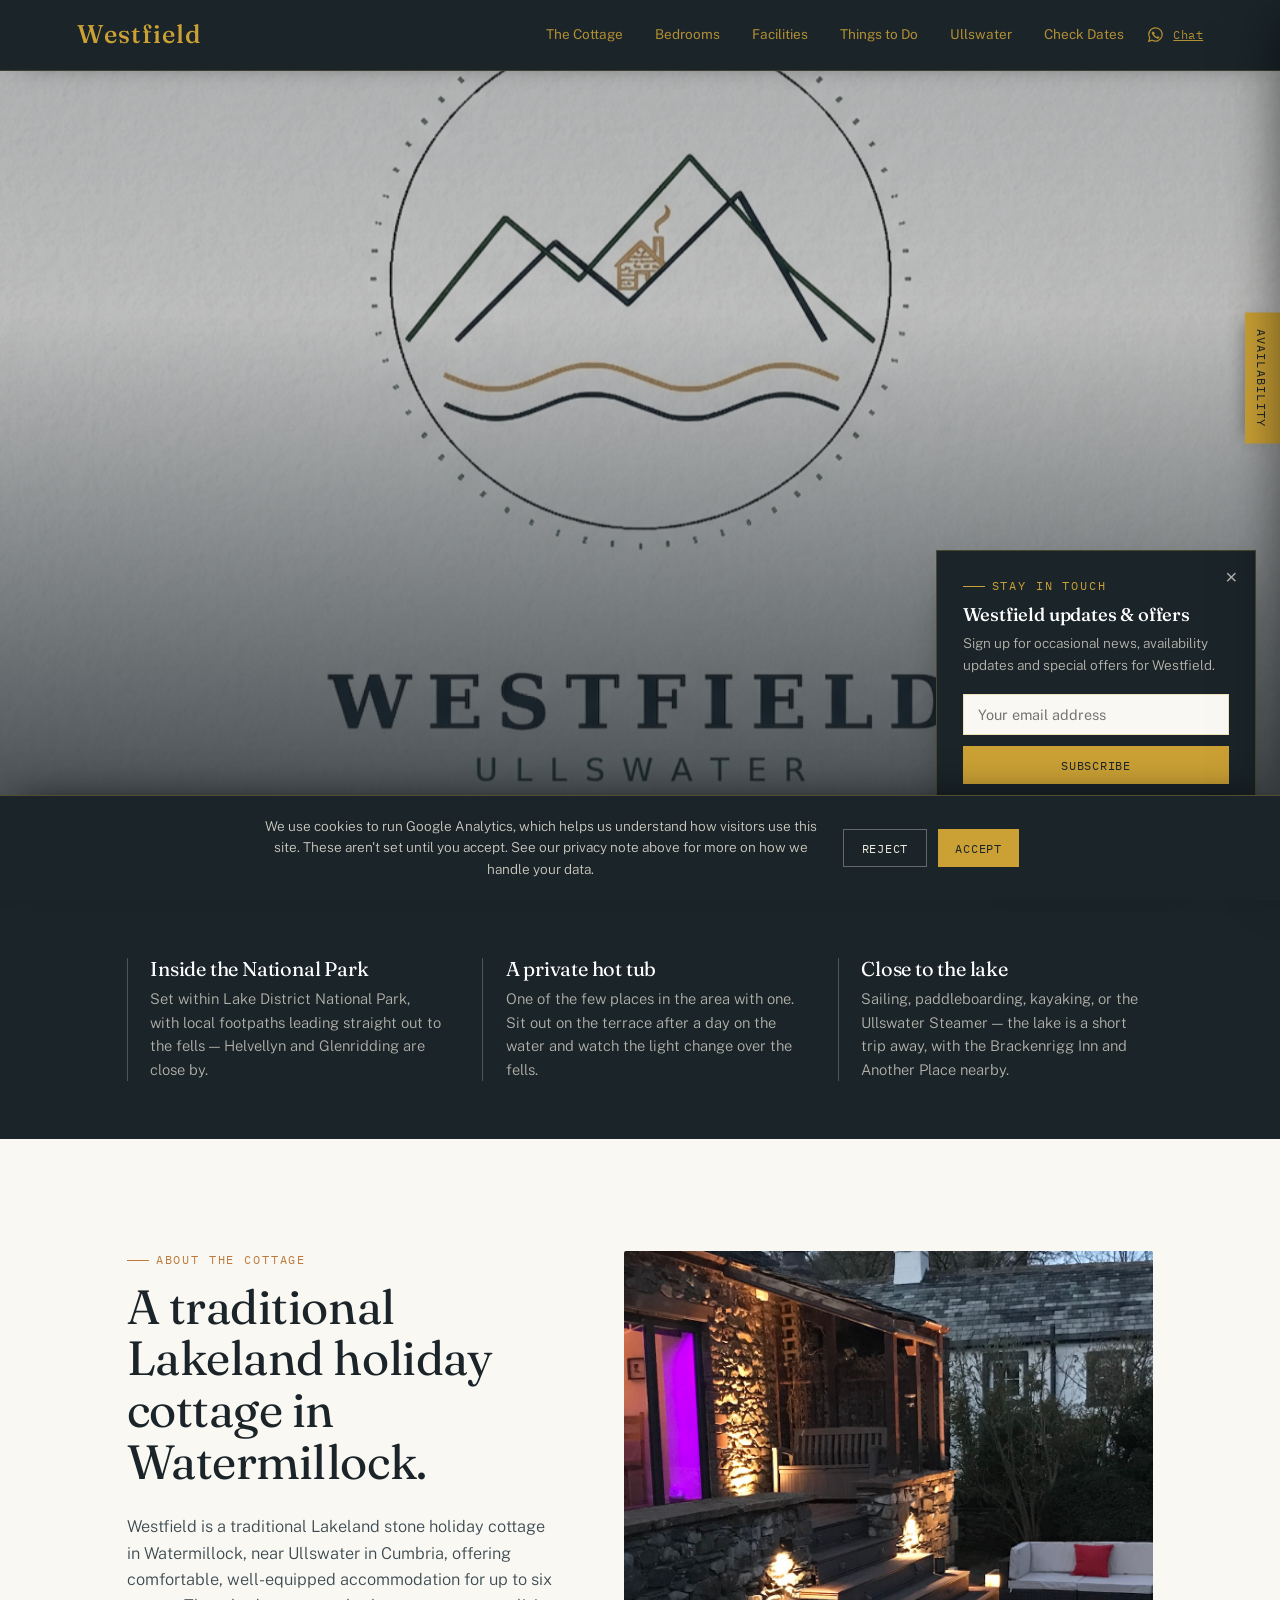
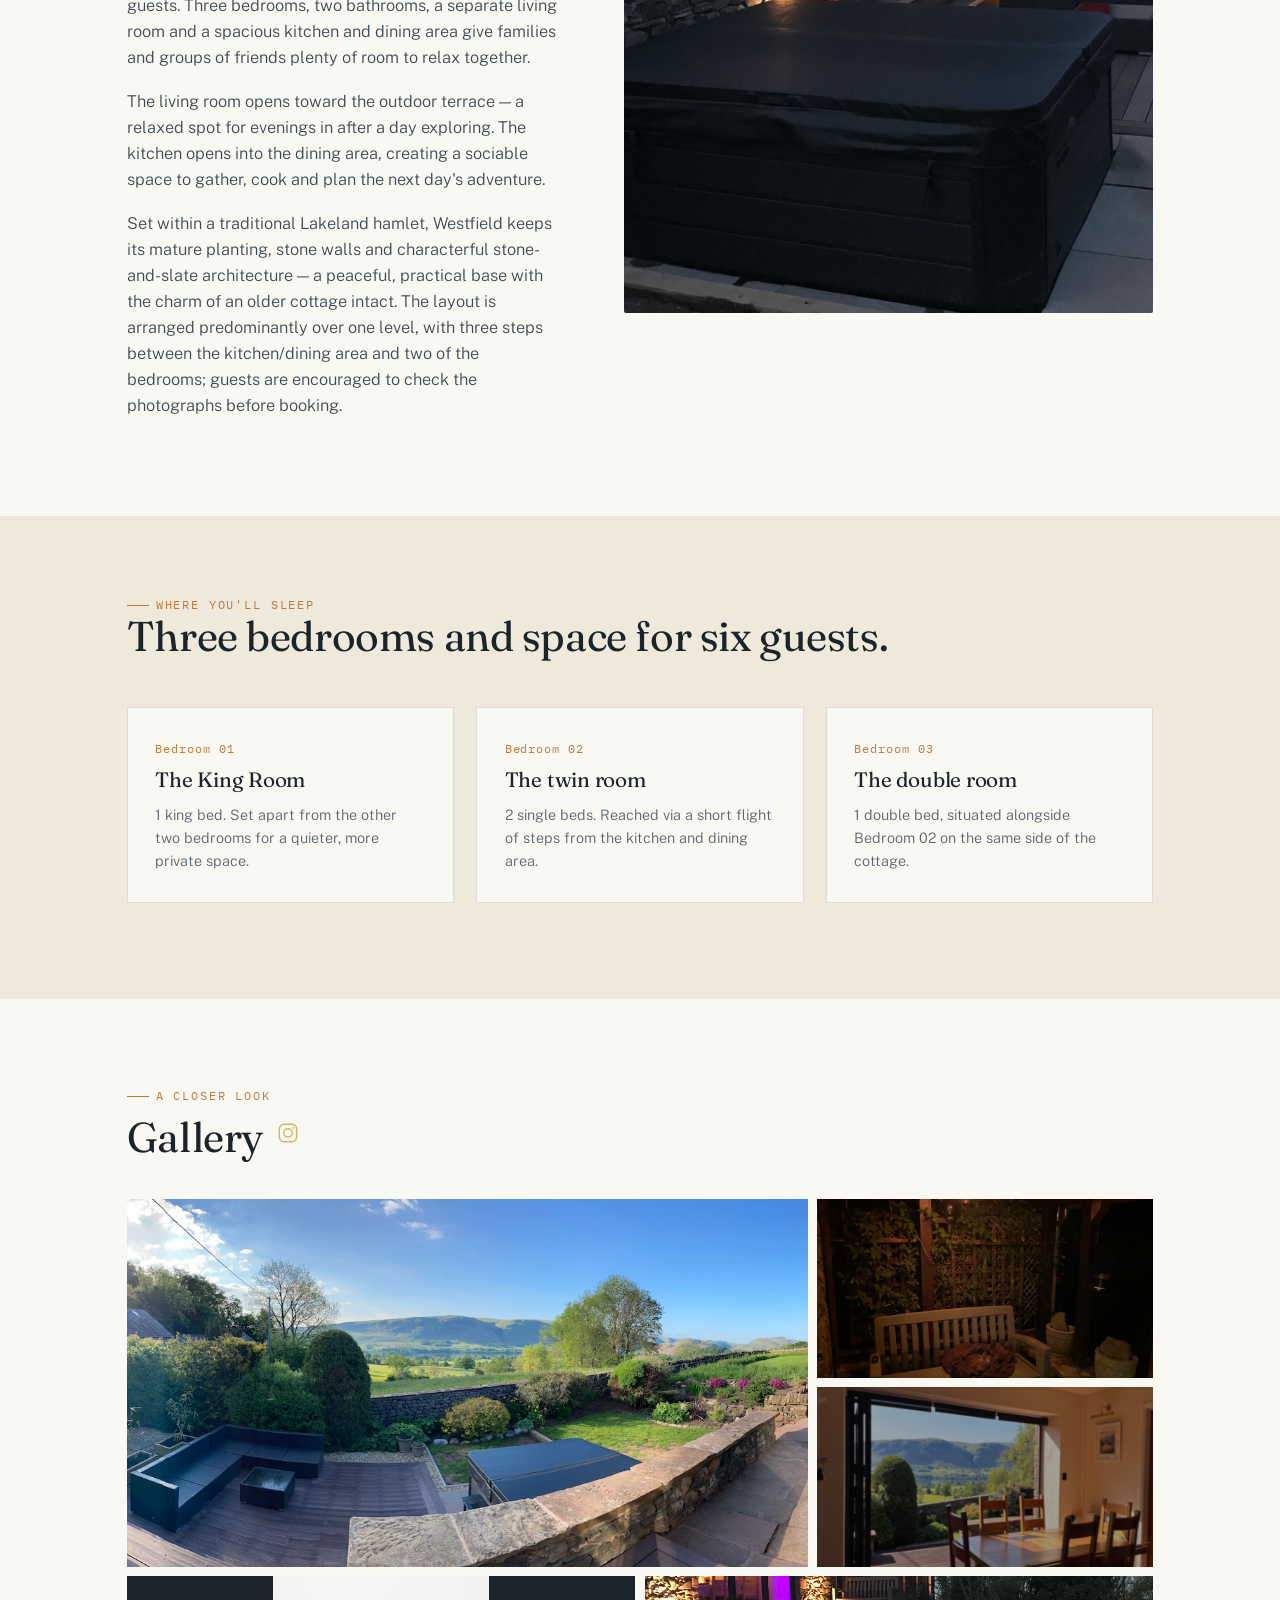
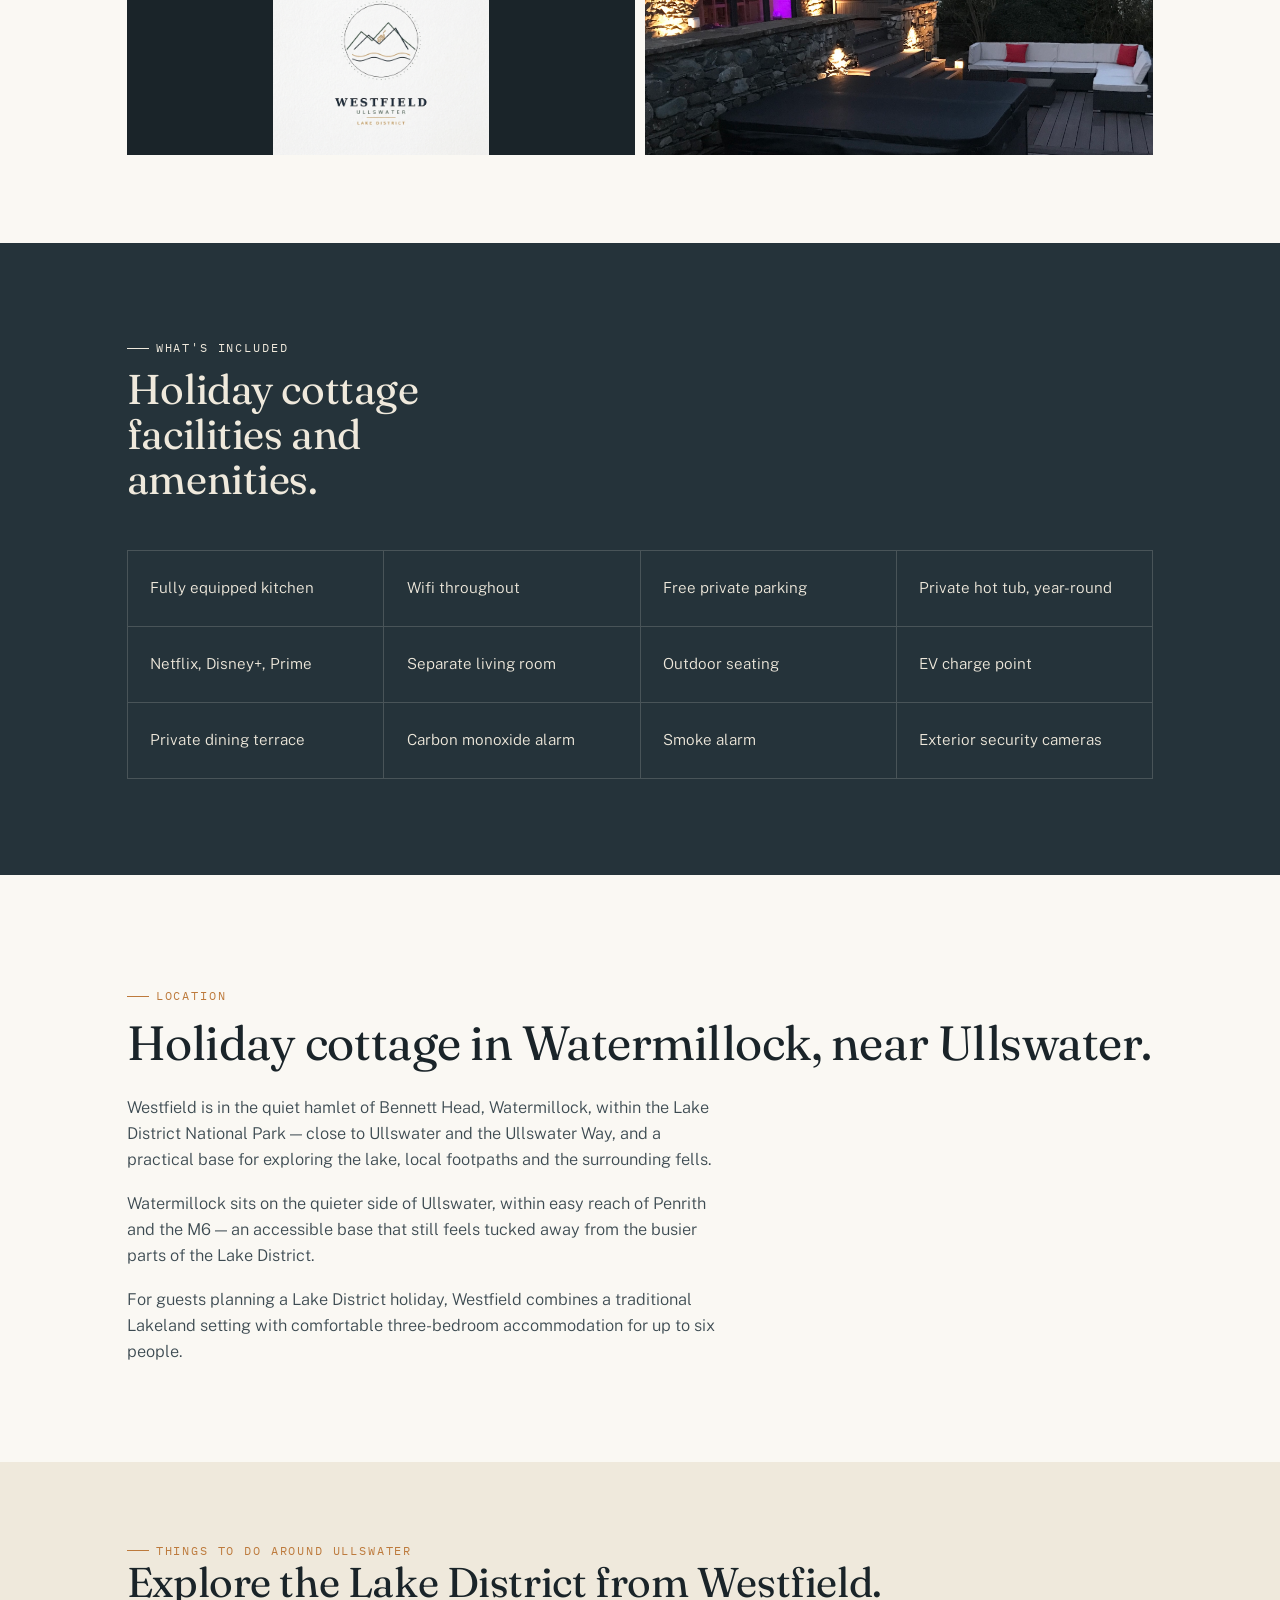
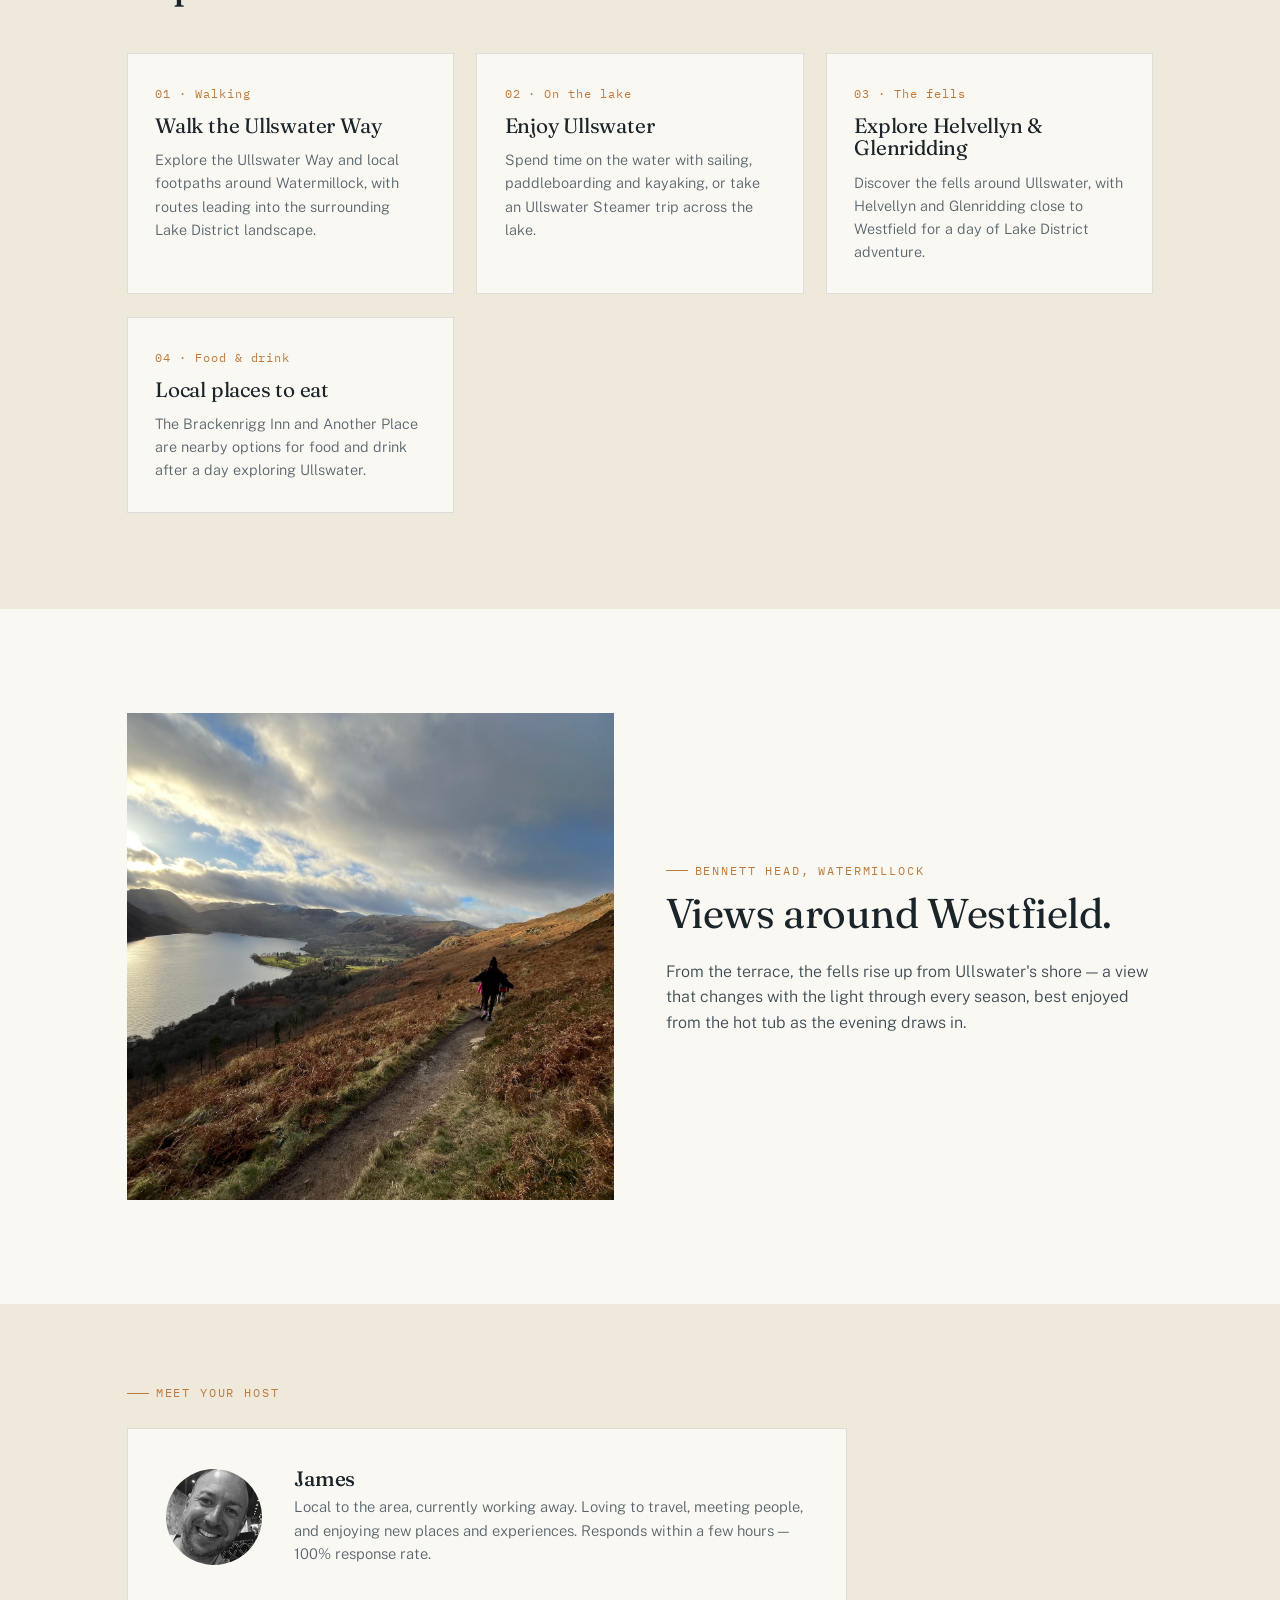
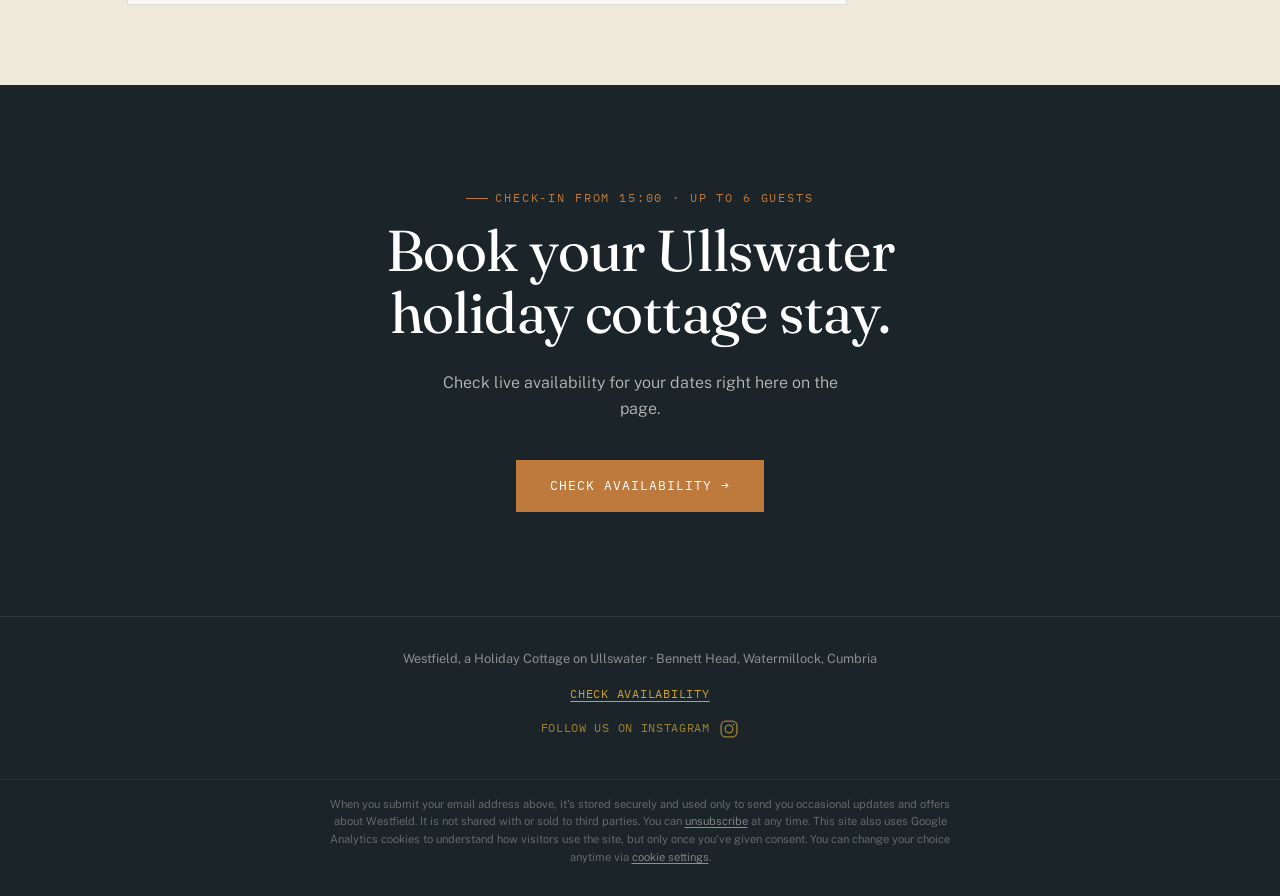
==== commit 37ce8c51: "Add files via upload" ====
--- a/index.html
+++ b/index.html
@@ -5,21 +5,20 @@
 <meta name="viewport" content="width=device-width, initial-scale=1.0">
 <meta name="theme-color" content="#1a2429">
 <title>Westfield, a Holiday Cottage on Ullswater · Watermillock, Cumbria</title>
-<meta name="description" content="Stay at Westfield, a 3-bedroom holiday cottage with a private hot tub on the Ullswater Way in Watermillock, Cumbria. Sleeps 6. Explore Ullswater, the fells and the Lake District from your self-catering base.">
+<meta name="description" content="Stay at Westfield, a beautiful holiday cottage nestled on the hills surrounding Ullswater on the Ullswater Way in Cumbria, sleeping six guests. Explore the Lake District, local walks and attractions from your comfortable self-catering base.">
 <meta name="robots" content="index, follow">
 <link rel="canonical" href="https://www.staywestfield.uk/">
 <meta property="og:title" content="Westfield, a Holiday Cottage on Ullswater · Watermillock">
 <meta property="og:description" content="3-bedroom holiday cottage near Ullswater in Watermillock, Cumbria, sleeping 6 guests with a private hot tub.">
 <meta property="og:type" content="website">
 <meta property="og:url" content="https://www.staywestfield.uk/">
-<meta property="og:image" content="https://www.staywestfield.uk/images/logo.JPG">
+<meta property="og:image" content="images/logo.JPG">
 <meta property="og:locale" content="en_GB">
 <meta name="twitter:card" content="summary_large_image">
 <link rel="icon" href="images/logo.png">
 <link rel="preconnect" href="https://fonts.googleapis.com">
 <link rel="preconnect" href="https://fonts.gstatic.com" crossorigin>
 <link href="https://fonts.googleapis.com/css2?family=Fraunces:opsz,wght@9..144,300;9..144,400;9..144,500;9..144,600&family=Public+Sans:wght@300;400;500;600&family=IBM+Plex+Mono:wght@400;500&display=swap" rel="stylesheet">
-<link rel="stylesheet" href="assets/styles.css">
 <script type="application/ld+json">
 {
   "@context": "https://schema.org",
@@ -28,12 +27,11 @@
   "description": "3-bedroom holiday cottage near Ullswater in Watermillock, Cumbria, sleeping up to 6 guests, with a private hot tub.",
   "url": "https://www.staywestfield.uk/",
   "image": [
-    "https://www.staywestfield.uk/images/logo.JPG",
-    "https://www.staywestfield.uk/images/ullswater_panoramic.jpg"
+    "images/logo.JPG",
+    "images/ullswater_panoramic.jpg"
   ],
   "address": {
     "@type": "PostalAddress",
-    "streetAddress": "Bennett Head",
     "addressLocality": "Watermillock",
     "addressRegion": "Cumbria",
     "addressCountry": "GB"
@@ -49,19 +47,836 @@
   ]
 }
 </script>
+<style>
+  :root{
+    --slate:#25333a;
+    --slate-deep:#1a2429;
+    --lake:#4e7a8c;
+    --moss:#5f6f47;
+    --stone:#efe9dc;
+    --amber:#bd7a3c;
+    --gold:#cba135;
+    --off-white:#faf8f3;
+    --line: rgba(37,51,58,0.14);
+    --max: 1180px;
+  }
+  *{box-sizing:border-box; margin:0; padding:0;}
+  html, body{max-width:100%; overflow-x:hidden;}
+  html{scroll-behavior:smooth;}
+  body{
+    background:var(--off-white);
+    color:var(--slate-deep);
+    font-family:'Public Sans', sans-serif;
+    font-weight:400;
+    line-height:1.6;
+    -webkit-font-smoothing:antialiased;
+  }
+  @media (prefers-reduced-motion: reduce){
+    html{scroll-behavior:auto;}
+    *{animation-duration:0.01ms !important; animation-iteration-count:1 !important; transition-duration:0.01ms !important;}
+  }
+  a{color:inherit;}
+  img{display:block; width:100%; height:100%; object-fit:cover;}
+  h1,h2,h3{font-family:'Fraunces', serif; font-weight:500; letter-spacing:-0.01em; line-height:1.08;}
+  .eyebrow{
+    font-family:'IBM Plex Mono', monospace;
+    font-size:0.72rem;
+    letter-spacing:0.16em;
+    text-transform:uppercase;
+    color:var(--amber);
+    display:flex;
+    align-items:center;
+    gap:0.6em;
+  }
+  .eyebrow::before{content:""; width:22px; height:1px; background:var(--amber); display:inline-block;}
+  .wrap{max-width:var(--max); margin:0 auto; padding:0 6vw;}
+
+  .contours{position:absolute; inset:0; pointer-events:none; opacity:0.5;}
+  .contours svg{width:100%; height:100%;}
+
+  header{
+    position:fixed; top:0; left:0; right:0; z-index:50;
+    display:flex; justify-content:space-between; align-items:center;
+    padding:1.2rem 6vw;
+    background:var(--slate-deep);
+    border-bottom:1px solid rgba(212,175,55,0.18);
+    box-shadow:0 8px 24px -18px rgba(0,0,0,0.6);
+  }
+  header .mark{
+    font-family:'Fraunces', serif; font-weight:500; font-size:1.6rem; letter-spacing:0.04em;
+    color:var(--gold);
+    line-height:1;
+    text-decoration:none;
+  }
+  header nav{display:flex; gap:2rem; font-size:0.85rem; flex-wrap:nowrap; white-space:nowrap;}
+  header nav a{color:var(--gold); text-decoration:none; opacity:0.85; transition:opacity .2s; padding:0.3rem 0;}
+  header nav a:hover{opacity:1;}
+  header nav a:focus-visible, a:focus-visible, button:focus-visible{
+    outline:2px solid var(--gold); outline-offset:3px;
+  }
+  @media (max-width:1000px) and (min-width:861px){ header nav{gap:1.2rem; font-size:0.78rem;} }
+  @media (max-width:860px){ header nav{display:none;} }
+  .menu-trigger{
+    display:none; background:none; border:none; cursor:pointer;
+    color:var(--gold); font-family:'IBM Plex Mono', monospace;
+    font-size:0.8rem; letter-spacing:0.08em; text-transform:uppercase;
+    padding:0.5rem 0.2rem;
+  }
+  @media (max-width:860px){ .menu-trigger{display:inline-block;} }
+
+  .mobile-menu{
+    position:fixed; inset:0; z-index:95;
+    background:var(--slate-deep);
+    display:none;
+    flex-direction:column;
+    padding:1.2rem 6vw 2rem;
+  }
+  .mobile-menu.is-open{display:flex;}
+  .mobile-menu-top{display:flex; justify-content:space-between; align-items:center; margin-bottom:2.5rem;}
+  .mobile-menu-close{
+    background:none; border:none; cursor:pointer; color:var(--gold);
+    font-size:2rem; line-height:1; padding:0.3rem;
+  }
+  .mobile-menu nav{display:flex; flex-direction:column; gap:0.4rem;}
+  .mobile-menu nav a{
+    color:var(--stone); text-decoration:none;
+    font-family:'Fraunces', serif; font-size:1.7rem; font-weight:400;
+    padding:0.7rem 0; border-bottom:1px solid rgba(239,233,220,0.1);
+  }
+  .mobile-menu-footer{
+    margin-top:auto; display:flex; flex-direction:column; gap:1rem;
+    padding-top:2rem;
+  }
+  .mobile-menu-footer a{
+    color:var(--gold); text-decoration:none;
+    font-family:'IBM Plex Mono', monospace; font-size:0.85rem; letter-spacing:0.04em;
+  }
+  .header-right{display:flex; align-items:center; gap:1.4rem;}
+  .header-whatsapp{
+    display:inline-flex; align-items:center; justify-content:center; gap:0.5rem;
+    color:var(--gold); opacity:0.85; transition:opacity .2s ease;
+  }
+  .header-whatsapp:hover{opacity:1;}
+  .header-whatsapp-label{
+    font-family:'IBM Plex Mono', monospace; font-size:0.78rem;
+    letter-spacing:0.04em;
+  }
+
+  .hero{
+    position:relative;
+    height:100svh;
+    min-height:560px;
+    overflow:hidden;
+    color:#fff;
+    display:flex;
+    align-items:flex-end;
+  }
+  .hero-media{position:absolute; inset:0; z-index:0; overflow:hidden; background:#efeee9;}
+  .hero-img{
+    position:absolute; inset:0; width:100%; height:100%;
+    object-fit:cover;
+    filter:saturate(0.95) brightness(0.8);
+    transform:scale(1);
+    opacity:0;
+    transition:opacity 3.8s ease;
+  }
+  .hero-img-a{opacity:1; z-index:1; transform:scale(1);}
+  .hero-img-a.is-fading{opacity:0;}
+  .hero-img-b{z-index:2;}
+  .hero-img-b.is-visible{opacity:1;}
+  .hero-img.is-zooming{animation:heroZoom 7.5s ease-out forwards;}
+  .hero-img-a.is-zooming{animation:heroZoomLogo 2.2s ease-out forwards;}
+  @keyframes heroZoom{ from{transform:scale(1);} to{transform:scale(1.3);} }
+  @keyframes heroZoomLogo{ from{transform:scale(1);} to{transform:scale(1.15);} }
+  .hero-scrim{
+    position:absolute; inset:0; z-index:3;
+    background:var(--slate-deep);
+    opacity:0;
+    pointer-events:none;
+    transition:opacity .05s linear;
+  }
+  .hero::after{
+    content:"";
+    position:absolute; inset:0; z-index:3;
+    background:linear-gradient(180deg, rgba(26,36,41,0.15) 0%, rgba(26,36,41,0.05) 35%, rgba(26,36,41,0.85) 100%);
+  }
+  .hero-content{
+    position:relative; z-index:4; padding:0 6vw 4.5rem; width:100%;
+    opacity:0; transform:translateY(48px);
+    transition:opacity 2.2s ease, transform 2.2s ease;
+  }
+  .hero-content.is-visible{opacity:1; transform:translateY(0);}
+  .hero-content .eyebrow{color:var(--stone); margin-bottom:1.1rem;}
+  .hero-content .eyebrow::before{background:var(--stone);}
+  .hero h1{
+    font-size:clamp(2.6rem, 6.5vw, 5.2rem);
+    max-width:16ch;
+    font-weight:400;
+  }
+  .hero h1 em{font-style:italic; color:var(--stone); font-weight:300;}
+  .hero-sub{
+    max-width:44ch; margin-top:1.2rem; font-size:1.05rem; color:rgba(255,255,255,0.82);
+    font-weight:300;
+  }
+  .hero-facts{
+    display:flex; gap:2.2rem; margin-top:2.4rem; flex-wrap:wrap;
+    font-family:'IBM Plex Mono', monospace; font-size:0.78rem; letter-spacing:0.05em;
+    text-transform:uppercase; color:var(--stone);
+  }
+  .hero-facts span strong{display:block; font-family:'Fraunces', serif; font-size:1.5rem; color:#fff; letter-spacing:0; text-transform:none; font-weight:400;}
+
+  .scroll-cue{
+    position:absolute; bottom:1.6rem; right:6vw; z-index:4;
+    writing-mode:vertical-rl; color:rgba(255,255,255,0.6);
+    font-family:'IBM Plex Mono', monospace; font-size:0.7rem; letter-spacing:0.14em;
+    display:flex; align-items:center; gap:0.6rem;
+  }
+  .scroll-cue::after{content:""; width:1px; height:40px; background:rgba(255,255,255,0.4);}
+
+  .highlights{
+    background:var(--slate-deep); color:var(--stone);
+    padding:3.6rem 0; position:relative; overflow:hidden;
+  }
+  .highlights .wrap{
+    display:grid; grid-template-columns:repeat(3,1fr); gap:2.5rem;
+    position:relative; z-index:1;
+  }
+  @media (max-width:820px){ .highlights .wrap{grid-template-columns:1fr;} }
+  .h-item{border-left:1px solid rgba(239,233,220,0.25); padding-left:1.4rem;}
+  .h-item h3{font-size:1.25rem; color:#fff; margin-bottom:0.5rem; font-weight:400;}
+  .h-item p{font-size:0.92rem; color:rgba(239,233,220,0.72); font-weight:300;}
+
+  .about{padding:7rem 0 5rem; position:relative;}
+  .about .grid{display:grid; grid-template-columns:0.9fr 1.1fr; gap:5vw; align-items:start;}
+  @media (max-width:900px){ .about .grid{grid-template-columns:1fr; gap:2.5rem;} }
+  .about h2{font-size:clamp(2rem,4vw,3rem); font-weight:400; margin:0.7rem 0 1.6rem;}
+  .about p{color:#3c4a51; max-width:60ch; margin-bottom:1.1rem; font-weight:300; font-size:1.02rem;}
+  .about-figure{position:relative; aspect-ratio:4/5; overflow:hidden; border-radius:2px;}
+  .about-figure .contours{opacity:0.9; mix-blend-mode:soft-light;}
+
+  .divider{position:relative; height:120px; overflow:hidden; background:var(--stone);}
+
+  .rooms{background:var(--stone); padding:5rem 0 6rem;}
+  .rooms-head{display:flex; justify-content:space-between; align-items:flex-end; gap:2rem; margin-bottom:3rem; flex-wrap:wrap;}
+  .rooms-head h2{font-size:clamp(1.9rem,3.4vw,2.6rem); font-weight:400;}
+  .room-grid{display:grid; grid-template-columns:repeat(3, 1fr); gap:1.4rem;}
+  @media (max-width:860px){ .room-grid{grid-template-columns:1fr;} }
+  .room-card{
+    background:var(--off-white); border:1px solid var(--line); padding:1.9rem 1.7rem;
+    display:flex; flex-direction:column; gap:0.7rem;
+    transition:transform .35s ease, box-shadow .35s ease;
+  }
+  .room-card:hover{transform:translateY(-4px); box-shadow:0 18px 34px -22px rgba(26,36,41,0.35);}
+  .room-num{font-family:'IBM Plex Mono', monospace; font-size:0.75rem; color:var(--amber); letter-spacing:0.08em;}
+  .room-card h3{font-size:1.3rem; font-weight:400;}
+  .room-card p{font-size:0.9rem; color:#57646b; font-weight:300;}
+
+  .gallery{padding:5.5rem 0; background:var(--off-white);}
+  .gallery-head{margin-bottom:2.4rem;}
+  .gallery-title-line{display:flex; align-items:center; gap:0.9rem;}
+  .gallery-head h2{font-size:clamp(1.9rem,3.4vw,2.6rem); font-weight:400; margin-top:0.6rem;}
+  .g-grid{
+    display:grid;
+    grid-template-columns:repeat(6, 1fr);
+    grid-auto-rows:14vw;
+    gap:0.6rem;
+  }
+  @media (max-width:820px){ .g-grid{grid-template-columns:repeat(2,1fr); grid-auto-rows:38vw;} }
+  .g-item{overflow:hidden; position:relative;}
+  .g-item img{transition:transform .6s ease;}
+  .g-item:hover img{transform:scale(1.06);}
+  .g-item.a{grid-column:span 4; grid-row:span 2;}
+  .g-item.b{grid-column:span 2; grid-row:span 1;}
+  .g-item.c{grid-column:span 2; grid-row:span 1;}
+  .g-item.d{grid-column:span 3; grid-row:span 1;}
+  .g-item.d img{object-fit:contain; background:var(--slate-deep);}
+  .g-item.e{grid-column:span 3; grid-row:span 1;}
+  @media (max-width:820px){ .g-item.a,.g-item.b,.g-item.c,.g-item.d,.g-item.e{grid-column:span 1; grid-row:span 1;} }
+
+  .amenities{background:var(--slate); color:var(--stone); padding:6rem 0;}
+  .amenities .wrap > .eyebrow{color:var(--stone);}
+  .amenities .wrap > .eyebrow::before{background:var(--stone);}
+  .amenities h2{font-size:clamp(1.9rem,3.4vw,2.6rem); font-weight:400; margin:0.6rem 0 3rem; max-width:16ch;}
+  .amen-grid{
+    display:grid; grid-template-columns:repeat(4,1fr); gap:0;
+    border-top:1px solid rgba(239,233,220,0.18);
+    border-left:1px solid rgba(239,233,220,0.18);
+  }
+  @media (max-width:820px){ .amen-grid{grid-template-columns:repeat(2,1fr);} }
+  .amen-item{
+    padding:1.4rem 1.4rem 1.4rem 0;
+    border-bottom:1px solid rgba(239,233,220,0.18);
+    border-right:1px solid rgba(239,233,220,0.18);
+    padding-left:1.4rem;
+    font-size:0.95rem; font-weight:300;
+    display:flex; align-items:center; min-height:76px;
+  }
+
+  .setting{padding:6.5rem 0; position:relative; overflow:hidden;}
+  .setting .grid{display:grid; grid-template-columns:1fr 1fr; gap:4vw; align-items:center;}
+  @media (max-width:900px){ .setting .grid{grid-template-columns:1fr;} }
+  .setting h2{font-size:clamp(1.9rem,3.4vw,2.6rem); font-weight:400; margin:0.7rem 0 1.4rem;}
+  .setting p{color:#3c4a51; font-weight:300; margin-bottom:1rem; max-width:52ch;}
+  .setting-figure{aspect-ratio:1/1; position:relative; overflow:hidden;}
+
+  .host{background:var(--stone); padding:5rem 0;}
+  .host .card{
+    display:flex; gap:2rem; align-items:center; background:var(--off-white);
+    border:1px solid var(--line); padding:2.4rem; max-width:720px;
+  }
+  @media (max-width:600px){ .host .card{flex-direction:column; text-align:center;} }
+  .host .photo{width:96px; height:96px; border-radius:50%; overflow:hidden; flex-shrink:0;}
+  .host h3{font-size:1.3rem; font-weight:500; margin-bottom:0.3rem;}
+  .host p{font-size:0.92rem; color:#57646b; font-weight:300;}
+
+  .cta{
+    background:var(--slate-deep); color:#fff; padding:6.5rem 0; text-align:center;
+    position:relative; overflow:hidden;
+  }
+  .cta h2{font-size:clamp(2.2rem,5vw,3.6rem); font-weight:400; max-width:16ch; margin:0.8rem auto 1.6rem;}
+  .cta p{color:rgba(250,248,243,0.72); max-width:42ch; margin:0 auto 2.4rem; font-weight:300;}
+  .btn{
+    display:inline-flex; align-items:center; gap:0.6rem;
+    background:var(--amber); color:#fff; text-decoration:none;
+    padding:1rem 2.1rem; font-family:'IBM Plex Mono', monospace;
+    font-size:0.8rem; letter-spacing:0.08em; text-transform:uppercase;
+    transition:background .25s ease, transform .25s ease;
+  }
+  .btn:hover{background:#a8672f; transform:translateY(-2px);}
+
+  .mobile-book-bar{
+    display:none;
+    position:fixed; left:0; right:0; bottom:0; z-index:70;
+    background:var(--slate-deep);
+    border-top:1px solid rgba(212,175,55,0.25);
+    padding:0.8rem 6vw;
+    box-shadow:0 -10px 24px -14px rgba(0,0,0,0.5);
+  }
+  .mobile-book-bar a{
+    display:block; text-align:center;
+    background:var(--amber); color:#fff; text-decoration:none;
+    padding:0.85rem 1rem; font-family:'IBM Plex Mono', monospace;
+    font-size:0.78rem; letter-spacing:0.06em; text-transform:uppercase;
+  }
+  @media (max-width:640px){
+    .mobile-book-bar{display:block;}
+    body{padding-bottom:4.2rem;}
+  }
+
+  footer{
+    background:var(--slate-deep); color:rgba(250,248,243,0.5);
+    padding:2rem 0 2.5rem; font-size:0.8rem; text-align:center;
+    border-top:1px solid rgba(239,233,220,0.1);
+  }
+  footer a{text-decoration:underline; text-underline-offset:3px;}
+  .footer-inner{
+    display:flex; flex-direction:column; align-items:center; justify-content:center; gap:0.9rem;
+    flex-wrap:wrap;
+  }
+  .footer-check-availability{
+    color:var(--gold); text-decoration:underline; text-underline-offset:3px;
+    font-family:'IBM Plex Mono', monospace; font-size:0.78rem;
+    letter-spacing:0.06em; text-transform:uppercase;
+  }
+  .footer-social{
+    color:var(--gold); opacity:0.75; text-decoration:none;
+    display:inline-flex; align-items:center; justify-content:center; gap:0.6rem;
+    transition:opacity .2s ease;
+  }
+  .footer-social:hover{opacity:1;}
+  .footer-social-label{
+    font-family:'IBM Plex Mono', monospace; font-size:0.72rem;
+    letter-spacing:0.06em; text-transform:uppercase;
+  }
+
+  .privacy-note{
+    background:var(--slate-deep);
+    border-top:1px solid rgba(239,233,220,0.08);
+    padding:1rem 6vw 1.8rem;
+    text-align:center;
+  }
+  .privacy-note p{
+    max-width:640px; margin:0 auto;
+    font-size:0.7rem; line-height:1.6;
+    color:rgba(239,233,220,0.4);
+    font-weight:300;
+  }
+  .privacy-note a{color:rgba(239,233,220,0.55); text-decoration:underline; text-underline-offset:2px;}
+  .privacy-note button.privacy-unsub-trigger{
+    background:none; border:none; padding:0; margin:0; cursor:pointer;
+    font:inherit; color:rgba(239,233,220,0.55);
+    text-decoration:underline; text-underline-offset:2px;
+  }
+  .privacy-note .cookie-settings-trigger{
+    background:none; border:none; padding:0; margin:0; cursor:pointer;
+    font:inherit; color:rgba(239,233,220,0.55);
+    text-decoration:underline; text-underline-offset:2px;
+  }
+
+  .cookie-banner{
+    position:fixed; left:0; right:0; bottom:0; z-index:100;
+    background:var(--slate-deep); color:var(--stone);
+    border-top:1px solid rgba(212,175,55,0.3);
+    box-shadow:0 -16px 40px -20px rgba(0,0,0,0.6);
+    padding:1.2rem 6vw;
+    display:none;
+    align-items:center; justify-content:center; gap:1.4rem;
+    flex-wrap:wrap; text-align:center;
+  }
+  .cookie-banner.is-visible{display:flex;}
+  .cookie-banner p{
+    font-size:0.85rem; font-weight:300; max-width:560px;
+    color:rgba(239,233,220,0.85); margin:0;
+  }
+  .cookie-banner a{color:var(--gold); text-decoration:underline; text-underline-offset:2px;}
+  .cookie-banner-actions{display:flex; gap:0.7rem; flex-wrap:wrap; justify-content:center;}
+  .cookie-banner-actions button{
+    border:none; cursor:pointer; font-family:'IBM Plex Mono', monospace;
+    font-size:0.75rem; letter-spacing:0.06em; text-transform:uppercase;
+    padding:0.65rem 1.1rem; transition:background .2s ease, opacity .2s ease;
+  }
+  .cookie-accept{background:var(--gold); color:var(--slate-deep);}
+  .cookie-accept:hover{background:#e0b64a;}
+  .cookie-reject{background:transparent; color:var(--stone); border:1px solid rgba(239,233,220,0.35) !important;}
+  .cookie-reject:hover{opacity:0.8;}
+
+  .modal-overlay{
+    position:fixed; inset:0; z-index:90;
+    background:rgba(20,26,29,0.7);
+    display:none; align-items:center; justify-content:center;
+    padding:1.5rem;
+  }
+  .modal-overlay.is-open{display:flex;}
+  .modal-box{
+    position:relative; width:min(360px, 100%);
+    background:var(--slate-deep); color:var(--stone);
+    border:1px solid rgba(212,175,55,0.25);
+    box-shadow:0 25px 60px -20px rgba(0,0,0,0.6);
+    padding:1.9rem 1.7rem 1.7rem;
+  }
+  .modal-close{
+    position:absolute; top:0.7rem; right:0.8rem;
+    background:none; border:none; cursor:pointer;
+    color:var(--stone); opacity:0.7;
+    font-size:1.3rem; line-height:1; padding:0.3rem;
+    transition:opacity .2s ease;
+  }
+  .modal-close:hover{opacity:1;}
+  .modal-box h3{font-size:1.1rem; font-weight:500; margin-bottom:0.5rem; color:#fff;}
+  .modal-box p{font-size:0.85rem; color:rgba(239,233,220,0.75); font-weight:300; margin-bottom:1.1rem;}
+  .modal-form{display:flex; flex-direction:column; gap:0.7rem;}
+  .modal-form input[type="email"]{
+    width:100%; padding:0.7rem 0.9rem;
+    background:var(--off-white); border:1px solid rgba(212,175,55,0.3);
+    color:var(--slate-deep); font-family:'Public Sans', sans-serif; font-size:0.9rem;
+  }
+  .modal-form input[type="email"]:focus-visible{outline:2px solid var(--gold); outline-offset:2px;}
+  .modal-form button[type="submit"]{
+    background:var(--gold); color:var(--slate-deep); border:none; cursor:pointer;
+    padding:0.7rem 1rem; font-family:'IBM Plex Mono', monospace; font-size:0.75rem;
+    letter-spacing:0.06em; text-transform:uppercase; transition:background .2s ease;
+  }
+  .modal-form button[type="submit"]:hover{background:#e0b64a;}
+  .modal-success{font-size:0.9rem; color:var(--gold); font-weight:400; display:none;}
+  .modal-box.is-submitted .modal-form{display:none;}
+  .modal-box.is-submitted .modal-success{display:block;}
+
+  .newsletter-box{
+    position:fixed; right:1.5rem; bottom:5.7rem; z-index:80;
+    width:min(320px, calc(100vw - 3rem));
+    background:var(--slate-deep); color:var(--stone);
+    border:1px solid rgba(212,175,55,0.25);
+    box-shadow:0 20px 45px -20px rgba(0,0,0,0.55);
+    padding:1.6rem 1.6rem 1.5rem;
+    opacity:0; transform:translateY(16px) scale(0.98);
+    pointer-events:none;
+    transition:opacity .4s ease, transform .4s ease;
+  }
+  .newsletter-box.is-visible{opacity:1; transform:translateY(0) scale(1); pointer-events:auto;}
+  .newsletter-close{
+    position:absolute; top:0.7rem; right:0.8rem;
+    background:none; border:none; cursor:pointer;
+    color:var(--stone); opacity:0.7;
+    font-size:1.3rem; line-height:1; padding:0.3rem;
+    transition:opacity .2s ease;
+  }
+  .newsletter-close:hover{opacity:1;}
+  .newsletter-box .eyebrow{color:var(--gold); margin-bottom:0.6rem;}
+  .newsletter-box .eyebrow::before{background:var(--gold);}
+  .newsletter-box h3{font-size:1.15rem; font-weight:500; margin-bottom:0.5rem; color:#fff;}
+  .newsletter-box p{font-size:0.85rem; color:rgba(239,233,220,0.75); font-weight:300; margin-bottom:1.1rem;}
+  .newsletter-form{display:flex; flex-direction:column; gap:0.7rem;}
+  .newsletter-form input[type="email"]{
+    width:100%; padding:0.7rem 0.9rem;
+    background:var(--off-white); border:1px solid rgba(212,175,55,0.3);
+    color:var(--slate-deep); font-family:'Public Sans', sans-serif; font-size:0.9rem;
+  }
+  .newsletter-form input[type="email"]:focus-visible{outline:2px solid var(--gold); outline-offset:2px;}
+  .newsletter-form button{
+    background:var(--gold); color:var(--slate-deep); border:none; cursor:pointer;
+    padding:0.7rem 1rem; font-family:'IBM Plex Mono', monospace; font-size:0.75rem;
+    letter-spacing:0.06em; text-transform:uppercase; transition:background .2s ease;
+  }
+  .newsletter-form button:hover{background:#e0b64a;}
+  .newsletter-success{font-size:0.9rem; color:var(--gold); font-weight:400; display:none;}
+  .newsletter-box.is-submitted .newsletter-form{display:none;}
+  .newsletter-box.is-submitted .newsletter-success{display:block;}
+  @media (max-width:600px){ .newsletter-box{right:1rem; bottom:5.2rem; left:1rem; width:auto;} }
+
+  .chat-bubble{
+    position:fixed; right:1.5rem; bottom:1.5rem; z-index:78;
+    display:flex; align-items:center; gap:0.7rem;
+    text-decoration:none;
+    opacity:0; transform:translateY(16px) scale(0.95);
+    pointer-events:none;
+    transition:opacity .4s ease, transform .4s ease;
+  }
+  .chat-bubble.is-visible{opacity:1; transform:translateY(0) scale(1); pointer-events:auto;}
+
+  .availability-tab{
+    position:fixed; top:42%; right:0; z-index:82;
+    transform:translateY(-50%);
+    background:var(--gold); color:var(--slate-deep);
+    border:none; cursor:pointer;
+    padding:1rem 0.6rem;
+    font-family:'IBM Plex Mono', monospace; font-size:0.78rem;
+    letter-spacing:0.1em; text-transform:uppercase;
+    writing-mode:vertical-rl; text-orientation:mixed;
+    box-shadow:-6px 0 18px -8px rgba(0,0,0,0.4);
+    transition:background .2s ease;
+  }
+  .availability-tab:hover{background:#e0b64a;}
+
+  .availability-backdrop{
+    position:fixed; inset:0; z-index:83;
+    background:rgba(20,26,29,0.55);
+    opacity:0; pointer-events:none;
+    transition:opacity .3s ease;
+  }
+  .availability-backdrop.is-open{opacity:1; pointer-events:auto;}
+
+  .availability-panel{
+    position:fixed; top:0; right:0; bottom:0; z-index:84;
+    width:min(440px, 92vw);
+    background:var(--off-white);
+    box-shadow:-20px 0 50px -20px rgba(0,0,0,0.55);
+    transform:translateX(100%);
+    transition:transform .4s ease;
+    display:flex; flex-direction:column;
+    overflow-y:auto;
+  }
+  .availability-panel.is-open{transform:translateX(0);}
+  .availability-panel-header{
+    display:flex; justify-content:space-between; align-items:center;
+    padding:1.2rem 1.4rem;
+    background:var(--slate-deep); color:#fff;
+    position:sticky; top:0; z-index:1;
+  }
+  .availability-panel-header h3{
+    font-family:'Fraunces', serif; font-size:1.15rem; font-weight:500; color:var(--gold);
+  }
+  .availability-panel-close{
+    background:none; border:none; cursor:pointer; color:var(--stone);
+    font-size:1.6rem; line-height:1; padding:0.2rem 0.5rem;
+  }
+  .availability-panel-body{padding:1.3rem 1.4rem 2rem;}
+  @media (max-width:600px){
+    .availability-tab{padding:0.85rem 0.5rem; font-size:0.72rem;}
+  }
+  .chat-greeting{
+    background:var(--slate-deep); color:var(--stone);
+    border:1px solid rgba(212,175,55,0.3);
+    padding:0.65rem 0.9rem;
+    font-size:0.78rem; line-height:1.4; font-weight:300;
+    max-width:190px;
+    box-shadow:0 14px 30px -14px rgba(0,0,0,0.55);
+  }
+  .chat-avatar-wrap{position:relative; width:60px; height:60px; flex-shrink:0;}
+  .chat-bubble-avatar{
+    position:absolute; inset:0; border-radius:50%; overflow:hidden;
+    border:2px solid var(--gold);
+    background:var(--slate-deep);
+  }
+  .chat-bubble-avatar img{width:100%; height:100%; object-fit:cover;}
+  .chat-bubble-badge{
+    position:absolute; bottom:-3px; right:-3px;
+    width:24px; height:24px; border-radius:50%;
+    background:var(--gold); color:var(--slate-deep);
+    display:flex; align-items:center; justify-content:center;
+    border:2px solid var(--slate-deep);
+  }
+  @media (max-width:600px){
+    .chat-bubble{right:1rem; bottom:1rem;}
+    .chat-greeting{max-width:150px; font-size:0.72rem; padding:0.55rem 0.75rem;}
+  }
+  @media (max-width:640px){
+    .chat-bubble{bottom:4.6rem;}
+    .newsletter-box{bottom:8.8rem;}
+  }
+
+  .reveal{opacity:0; transform:translateY(18px); transition:opacity .8s ease, transform .8s ease;}
+  .reveal.in{opacity:1; transform:translateY(0);}
+
+  /* ============================================================
+     RESPONSIVE MOBILE LAYOUT
+     Optimised for phones from 320px through 760px.
+     ============================================================ */
+  @media (max-width:760px){
+    html{font-size:100%;}
+    body{
+      background:#e6dfcd;
+      overflow-x:hidden;
+      padding-bottom:4.8rem;
+    }
+
+    header{
+      padding:0.85rem 5vw;
+      min-height:58px;
+    }
+    header .mark{font-size:1.35rem;}
+    .header-right{gap:0.9rem;}
+    .header-whatsapp{gap:0;}
+    .header-whatsapp-label{display:none;}
+    .header-whatsapp svg{width:21px;height:21px;}
+    .menu-trigger{font-size:0.72rem;padding:0.55rem 0.1rem;}
+
+    .mobile-menu{
+      padding:1rem 7vw 1.5rem;
+      overflow-y:auto;
+    }
+    .mobile-menu-top{margin-bottom:1.4rem;}
+    .mobile-menu nav{gap:0;}
+    .mobile-menu nav a{
+      font-size:1.45rem;
+      padding:0.62rem 0;
+    }
+    .mobile-menu-footer{gap:0.8rem;padding-top:1.5rem;}
+    .mobile-menu-footer a{font-size:0.75rem;}
+
+    .hero{
+      height:82svh;
+      min-height:560px;
+      max-height:760px;
+    }
+    .hero-content{
+      padding:0 7vw 3.2rem;
+    }
+    .hero-content .eyebrow{
+      font-size:0.62rem;
+      letter-spacing:0.12em;
+      margin-bottom:0.8rem;
+    }
+    .hero-content .eyebrow::before{width:16px;}
+    .hero h1{
+      font-size:clamp(2.25rem,10.5vw,3.55rem);
+      line-height:1.03;
+      max-width:14ch;
+    }
+    .hero-sub{
+      margin-top:1rem;
+      font-size:0.92rem;
+      line-height:1.5;
+      max-width:42ch;
+    }
+    .hero-facts{
+      gap:1rem 1.25rem;
+      margin-top:1.6rem;
+      font-size:0.63rem;
+    }
+    .hero-facts span{min-width:58px;}
+    .hero-facts span strong{font-size:1.3rem;}
+    .scroll-cue{display:none;}
+
+    .highlights, .about, .rooms, .gallery, .amenities, .setting, .host, .cta{
+      margin:0 0.65rem 0.9rem;
+      border-radius:18px;
+      overflow:hidden;
+      box-shadow:0 14px 30px -22px rgba(26,36,41,0.45);
+    }
+    .highlights{margin-top:0.9rem;padding:2.4rem 0;}
+    .highlights .wrap{gap:1.8rem;}
+    .h-item{padding-left:1rem;}
+    .h-item h3{font-size:1.12rem;}
+    .h-item p{font-size:0.86rem;line-height:1.55;}
+
+    .wrap{
+      width:100%;
+      max-width:none;
+      padding:0 6.5vw;
+    }
+    .about{padding:3.2rem 0 3rem;}
+    .about .grid{gap:2rem;}
+    .about h2{
+      font-size:clamp(1.85rem,8vw,2.35rem);
+      line-height:1.08;
+      margin:0.55rem 0 1.15rem;
+    }
+    .about p{font-size:0.94rem;line-height:1.62;margin-bottom:0.9rem;}
+    .about-figure{aspect-ratio:4/3;border-radius:10px;}
+
+    .rooms{padding:3.2rem 0 3.4rem;}
+    .rooms-head{margin-bottom:1.8rem;gap:1rem;}
+    .rooms-head h2{
+      font-size:clamp(1.8rem,7.5vw,2.3rem);
+      line-height:1.08;
+    }
+    .room-grid{grid-template-columns:1fr;gap:0.8rem;}
+    .room-card{
+      padding:1.35rem 1.25rem;
+      gap:0.55rem;
+      border-radius:10px;
+    }
+    .room-num{font-size:0.67rem;}
+    .room-card h3{font-size:1.18rem;}
+    .room-card p{font-size:0.86rem;line-height:1.55;}
+
+    .gallery{padding:3.2rem 0 3.4rem;}
+    .gallery-head{margin-bottom:1.5rem;}
+    .gallery-title-row{display:block;}
+    .gallery-title-line{gap:0.65rem;}
+    .gallery-head h2{
+      font-size:clamp(1.85rem,7.5vw,2.3rem);
+      margin-top:0.45rem;
+    }
+    .g-grid{
+      grid-template-columns:1fr;
+      grid-auto-rows:auto;
+      gap:0.65rem;
+    }
+    .g-item.a,.g-item.b,.g-item.c,.g-item.d,.g-item.e{
+      grid-column:span 1;
+      grid-row:span 1;
+      aspect-ratio:4/3;
+    }
+    .g-item.a{aspect-ratio:16/10;}
+    .g-item.d img{object-fit:cover;}
+
+    .amenities{padding:3.4rem 0;}
+    .amenities h2{
+      font-size:clamp(1.8rem,7.5vw,2.3rem);
+      margin:0.55rem 0 1.8rem;
+      line-height:1.08;
+    }
+    .amen-grid{grid-template-columns:1fr;}
+    .amen-item{
+      min-height:58px;
+      padding:0.85rem 1rem;
+      font-size:0.88rem;
+    }
+
+    .setting{padding:3.4rem 0;}
+    .setting .grid{gap:1.8rem;}
+    .setting-figure{aspect-ratio:4/3;border-radius:10px;}
+    .setting h2{
+      font-size:clamp(1.8rem,7.5vw,2.3rem);
+      margin:0.55rem 0 1rem;
+    }
+    .setting p{font-size:0.94rem;line-height:1.6;}
+
+    .host{padding:3.2rem 0;}
+    .host .card{
+      padding:1.6rem 1.3rem;
+      gap:1rem;
+      border-radius:10px;
+    }
+    .host .photo{width:84px;height:84px;}
+    .host h3{font-size:1.2rem;}
+    .host p{font-size:0.86rem;line-height:1.55;}
+
+    .cta{padding:3.8rem 0 4rem;}
+    .cta .eyebrow{font-size:0.61rem;}
+    .cta h2{
+      font-size:clamp(2rem,9vw,2.8rem);
+      line-height:1.05;
+      margin:0.65rem auto 1.15rem;
+    }
+    .cta p{font-size:0.9rem;line-height:1.55;margin-bottom:1.6rem;}
+    .btn{
+      width:100%;
+      justify-content:center;
+      padding:0.95rem 1rem;
+      font-size:0.72rem;
+    }
+
+    footer{padding:1.7rem 0 2rem;font-size:0.72rem;}
+    .footer-inner{gap:0.8rem;}
+    .footer-inner span{line-height:1.6;}
+    .footer-social-label{font-size:0.66rem;}
+    .privacy-note{padding:0.9rem 6vw 1.5rem;}
+    .privacy-note p{font-size:0.64rem;}
+
+    .newsletter-box{
+      left:0.75rem;
+      right:0.75rem;
+      bottom:5.25rem;
+      width:auto;
+      padding:1.25rem 1.2rem 1.15rem;
+    }
+    .newsletter-box h3{font-size:1.05rem;}
+    .newsletter-box p{font-size:0.78rem;margin-bottom:0.9rem;}
+    .newsletter-form{gap:0.55rem;}
+
+    .chat-bubble{
+      right:0.8rem;
+      bottom:4.9rem;
+    }
+    .chat-greeting{
+      max-width:145px;
+      font-size:0.68rem;
+      padding:0.5rem 0.65rem;
+    }
+    .chat-avatar-wrap{width:54px;height:54px;}
+    .chat-bubble-badge{width:22px;height:22px;}
+
+    .reveal{
+      transform:translateY(28px);
+      transition:opacity .7s ease, transform .7s ease;
+    }
+    .reveal.in{transform:translateY(0);}
+  }
+
+  @media (max-width:390px){
+    .hero{height:84svh;min-height:540px;}
+    .hero-content{padding-left:6.5vw;padding-right:6.5vw;padding-bottom:2.7rem;}
+    .hero h1{font-size:clamp(2.05rem,10.2vw,2.75rem);}
+    .hero-sub{font-size:0.88rem;}
+    .hero-facts{gap:0.8rem 0.9rem;font-size:0.59rem;}
+    .hero-facts span{min-width:52px;}
+    .hero-facts span strong{font-size:1.2rem;}
+    .wrap{padding-left:6vw;padding-right:6vw;}
+    .highlights, .about, .rooms, .gallery, .amenities, .setting, .host, .cta{
+      margin-left:0.5rem;
+      margin-right:0.5rem;
+    }
+    .room-card{padding:1.2rem 1.1rem;}
+    .amen-item{font-size:0.84rem;}
+    .chat-greeting{display:none;}
+  }
+
+  @media (min-width:761px) and (max-width:900px){
+    .wrap{padding-left:5vw;padding-right:5vw;}
+    header{padding-left:5vw;padding-right:5vw;}
+  }
+
+  @media (hover:none){
+    .room-card:hover,
+    .g-item:hover img,
+    .btn:hover{transform:none;box-shadow:none;}
+  }
+</style>
 </head>
 <body>
 
 <header>
-  <a href="index.html" class="mark">Westfield</a>
+  <a href="#" class="mark">Westfield</a>
   <div class="header-right">
     <nav id="siteNav">
-      <a href="cottage.html">The Cottage</a>
-      <a href="bedrooms.html">Bedrooms</a>
-      <a href="ullswater.html">Ullswater</a>
-      <a href="things-to-do.html">Things to Do</a>
-      <a href="gallery.html">Gallery</a>
-      <a href="booking.html">Book Now</a>
+      <a href="#about">The Cottage</a>
+      <a href="#rooms">Bedrooms</a>
+      <a href="#amenities">Facilities</a>
+      <a href="#things-to-do">Things to Do</a>
+      <a href="#setting">Ullswater</a>
+      <a href="#" class="open-availability">Check Dates</a>
     </nav>
     <a href="https://wa.me/447554334030?text=Hi%20I%20would%20like%20to%20connect%20regarding%20Westfield%20On%20Ullswater" target="_blank" rel="noopener" class="header-whatsapp" aria-label="Message us on WhatsApp">
       <svg viewBox="0 0 24 24" width="19" height="19" fill="none" stroke="currentColor" stroke-width="1.6" aria-hidden="true">
@@ -76,20 +891,16 @@
 
 <div class="mobile-menu" id="mobileMenu">
   <div class="mobile-menu-top">
-    <a href="index.html" class="mark">Westfield</a>
+    <a href="#" class="mark">Westfield</a>
     <button class="mobile-menu-close" id="mobileMenuClose" aria-label="Close menu">&times;</button>
   </div>
   <nav>
-    <a href="index.html">Home</a>
-    <a href="cottage.html">The Cottage</a>
-    <a href="bedrooms.html">Bedrooms</a>
-    <a href="location.html">Location</a>
-    <a href="ullswater.html">Ullswater</a>
-    <a href="walking.html">Walking</a>
-    <a href="things-to-do.html">Things to Do</a>
-    <a href="food-drink.html">Food &amp; Drink</a>
-    <a href="gallery.html">Gallery</a>
-    <a href="booking.html">Book Now</a>
+    <a href="#about">The Cottage</a>
+    <a href="#rooms">Bedrooms</a>
+    <a href="#amenities">Facilities</a>
+    <a href="#things-to-do">Things to Do</a>
+    <a href="#setting">Ullswater</a>
+    <a href="#" class="open-availability">Check Dates</a>
   </nav>
   <div class="mobile-menu-footer">
     <a href="https://wa.me/447554334030?text=Hi%20I%20would%20like%20to%20connect%20regarding%20Westfield%20On%20Ullswater" target="_blank" rel="noopener">Chat on WhatsApp</a>
@@ -122,15 +933,15 @@
   <div class="wrap">
     <div class="h-item reveal">
       <h3>Inside the National Park</h3>
-      <p>Set within Lake District National Park, with local footpaths leading straight out to the fells — Helvellyn and Glenridding are close by. See <a href="walking.html">walking from Westfield</a>.</p>
+      <p>Set within Lake District National Park, with local footpaths leading straight out to the fells — Helvellyn and Glenridding are close by.</p>
     </div>
     <div class="h-item reveal">
       <h3>A private hot tub</h3>
-      <p>One of the few places in the area with one. Sit out on the terrace after a day on the water and watch the light change over the fells. More on <a href="cottage.html">the cottage</a>.</p>
+      <p>One of the few places in the area with one. Sit out on the terrace after a day on the water and watch the light change over the fells.</p>
     </div>
     <div class="h-item reveal">
       <h3>Close to the lake</h3>
-      <p>Sailing, paddleboarding, kayaking, or the Ullswater Steamer — the lake is a short trip away. Read about <a href="ullswater.html">Ullswater</a>.</p>
+      <p>Sailing, paddleboarding, kayaking, or the Ullswater Steamer — the lake is a short trip away, with the Brackenrigg Inn and Another Place nearby.</p>
     </div>
   </div>
 </section>
@@ -140,9 +951,9 @@
     <div class="reveal">
       <div class="eyebrow">About the cottage</div>
       <h2>A traditional Lakeland holiday cottage in Watermillock.</h2>
-      <p>Westfield is a traditional Lakeland stone holiday cottage in Watermillock, near Ullswater in Cumbria, offering comfortable, well-equipped accommodation for up to six guests across three bedrooms and two bathrooms.</p>
-      <p>Set within a traditional Lakeland hamlet, Westfield keeps its mature planting, stone walls and characterful stone-and-slate architecture — a peaceful, practical base with the charm of an older cottage intact.</p>
-      <div class="page-links-out"><a href="cottage.html">Read the full cottage details →</a></div>
+      <p>Westfield is a traditional Lakeland stone holiday cottage in Watermillock, near Ullswater in Cumbria, offering comfortable, well-equipped accommodation for up to six guests. Three bedrooms, two bathrooms, a separate living room and a spacious kitchen and dining area give families and groups of friends plenty of room to relax together.</p>
+      <p>The living room opens toward the outdoor terrace — a relaxed spot for evenings in after a day exploring. The kitchen opens into the dining area, creating a sociable space to gather, cook and plan the next day's adventure.</p>
+      <p>Set within a traditional Lakeland hamlet, Westfield keeps its mature planting, stone walls and characterful stone-and-slate architecture — a peaceful, practical base with the charm of an older cottage intact. The layout is arranged predominantly over one level, with three steps between the kitchen/dining area and two of the bedrooms; guests are encouraged to check the photographs before booking.</p>
     </div>
     <div class="about-figure reveal">
       <img src="images/hot_tub_deck.jpg" alt="Interior of Westfield holiday cottage in Watermillock, Cumbria" loading="lazy" decoding="async">
@@ -175,7 +986,6 @@
         <p>1 double bed, situated alongside Bedroom 02 on the same side of the cottage.</p>
       </div>
     </div>
-    <div class="page-links-out"><a href="bedrooms.html">Full bedroom &amp; sleeping details →</a></div>
   </div>
 </section>
 
@@ -203,7 +1013,6 @@
       <div class="g-item d reveal"><img src="images/logo.JPG" alt="Westfield cottage terrace with views towards Ullswater" loading="lazy" decoding="async"></div>
       <div class="g-item e reveal"><img src="images/hot_tub_deck.jpg" alt="Interior of Westfield cottage holiday accommodation" loading="lazy" decoding="async"></div>
     </div>
-    <div class="page-links-out"><a href="gallery.html">View the full gallery →</a></div>
   </div>
 </section>
 
@@ -233,8 +1042,9 @@
     <div class="reveal">
       <div class="eyebrow">Location</div>
       <h2>Holiday cottage in Watermillock, near Ullswater.</h2>
-      <p>Westfield is in the quiet hamlet of Bennett Head, Watermillock, within the Lake District National Park — close to Ullswater and the Ullswater Way, and within easy reach of Penrith and the M6.</p>
-      <div class="page-links-out"><a href="location.html">Full location &amp; travel guide →</a></div>
+      <p>Westfield is in the quiet hamlet of Bennett Head, Watermillock, within the Lake District National Park — close to Ullswater and the Ullswater Way, and a practical base for exploring the lake, local footpaths and the surrounding fells.</p>
+      <p>Watermillock sits on the quieter side of Ullswater, within easy reach of Penrith and the M6 — an accessible base that still feels tucked away from the busier parts of the Lake District.</p>
+      <p>For guests planning a Lake District holiday, Westfield combines a traditional Lakeland setting with comfortable three-bedroom accommodation for up to six people.</p>
     </div>
   </div>
 </section>
@@ -251,25 +1061,24 @@
       <div class="room-card reveal">
         <div class="room-num">01 · Walking</div>
         <h3>Walk the Ullswater Way</h3>
-        <p>Explore the Ullswater Way and local footpaths around Watermillock. See our <a href="walking.html">walking guide</a>.</p>
+        <p>Explore the Ullswater Way and local footpaths around Watermillock, with routes leading into the surrounding Lake District landscape.</p>
       </div>
       <div class="room-card reveal">
         <div class="room-num">02 · On the lake</div>
         <h3>Enjoy Ullswater</h3>
-        <p>Sailing, paddleboarding, kayaking, or the Ullswater Steamer. More about <a href="ullswater.html">Ullswater</a>.</p>
+        <p>Spend time on the water with sailing, paddleboarding and kayaking, or take an Ullswater Steamer trip across the lake.</p>
       </div>
       <div class="room-card reveal">
         <div class="room-num">03 · The fells</div>
         <h3>Explore Helvellyn &amp; Glenridding</h3>
-        <p>Discover the fells around Ullswater, with Helvellyn close to Westfield for a day of Lake District adventure.</p>
+        <p>Discover the fells around Ullswater, with Helvellyn and Glenridding close to Westfield for a day of Lake District adventure.</p>
       </div>
       <div class="room-card reveal">
         <div class="room-num">04 · Food &amp; drink</div>
         <h3>Local places to eat</h3>
-        <p>The Brackenrigg Inn and Another Place are nearby. See our <a href="food-drink.html">food &amp; drink guide</a>.</p>
+        <p>The Brackenrigg Inn and Another Place are nearby options for food and drink after a day exploring Ullswater.</p>
       </div>
     </div>
-    <div class="page-links-out"><a href="things-to-do.html">See everything there is to do →</a></div>
   </div>
 </section>
 
@@ -303,26 +1112,12 @@
   <div class="wrap">
     <div class="eyebrow" style="justify-content:center;">Check-in from 15:00 · Up to 6 guests</div>
     <h2>Book your Ullswater holiday cottage stay.</h2>
-    <p>Check live availability for your dates right here on the page, or read our full <a href="booking.html" style="color:inherit; text-decoration:underline;">booking information</a>.</p>
+    <p>Check live availability for your dates right here on the page.</p>
     <a class="btn open-availability" href="#">Check Availability →</a>
   </div>
 </section>
 
 <footer>
-  <nav class="footer-sitemap" aria-label="Site pages">
-    <div class="wrap">
-      <a href="index.html">Home</a>
-      <a href="cottage.html">The Cottage</a>
-      <a href="bedrooms.html">Bedrooms</a>
-      <a href="location.html">Location</a>
-      <a href="ullswater.html">Ullswater</a>
-      <a href="walking.html">Walking</a>
-      <a href="things-to-do.html">Things to Do</a>
-      <a href="food-drink.html">Food &amp; Drink</a>
-      <a href="gallery.html">Gallery</a>
-      <a href="booking.html">Book Now</a>
-    </div>
-  </nav>
   <div class="wrap footer-inner">
     <span>Westfield, a Holiday Cottage on Ullswater · Bennett Head, Watermillock, Cumbria</span>
     <a href="#" class="open-availability footer-check-availability">Check Availability</a>
@@ -405,6 +1200,309 @@
   </div>
 </div>
 
-<script src="assets/site.js"></script>
+<script>
+  // Google Analytics is only loaded after the user consents — see the
+  // cookie banner below. Nothing analytics-related runs before that.
+  function loadGoogleAnalytics(){
+    if(window.gaLoaded) return;
+    window.gaLoaded = true;
+    var s = document.createElement('script');
+    s.async = true;
+    s.src = 'https://www.googletagmanager.com/gtag/js?id=G-RP1K0VXQ7T';
+    document.head.appendChild(s);
+    window.dataLayer = window.dataLayer || [];
+    function gtag(){ dataLayer.push(arguments); }
+    window.gtag = gtag;
+    gtag('js', new Date());
+    gtag('config', 'G-RP1K0VXQ7T');
+  }
+
+  const cookieBanner = document.getElementById('cookieBanner');
+  const cookieAccept = document.getElementById('cookieAccept');
+  const cookieReject = document.getElementById('cookieReject');
+  const cookieSettingsTrigger = document.getElementById('cookieSettingsTrigger');
+
+  function showCookieBanner(){
+    if(cookieBanner) cookieBanner.classList.add('is-visible');
+  }
+  function hideCookieBanner(){
+    if(cookieBanner) cookieBanner.classList.remove('is-visible');
+  }
+
+  const cookieChoice = localStorage.getItem('cookie_consent');
+  if(cookieChoice === 'accepted'){
+    loadGoogleAnalytics();
+  } else if(cookieChoice !== 'rejected'){
+    showCookieBanner();
+  }
+
+  if(cookieAccept){
+    cookieAccept.addEventListener('click', function(){
+      localStorage.setItem('cookie_consent', 'accepted');
+      loadGoogleAnalytics();
+      hideCookieBanner();
+    });
+  }
+  if(cookieReject){
+    cookieReject.addEventListener('click', function(){
+      localStorage.setItem('cookie_consent', 'rejected');
+      hideCookieBanner();
+    });
+  }
+  if(cookieSettingsTrigger){
+    cookieSettingsTrigger.addEventListener('click', function(){
+      showCookieBanner();
+    });
+  }
+
+  const els = document.querySelectorAll('.reveal');
+  const io = new IntersectionObserver((entries)=>{
+    entries.forEach(e=>{ if(e.isIntersecting){ e.target.classList.add('in'); io.unobserve(e.target); } });
+  }, {threshold:0.15});
+  els.forEach(el=>io.observe(el));
+
+  const availabilityTab = document.getElementById('availabilityTab');
+  const availabilityPanel = document.getElementById('availabilityPanel');
+  const availabilityClose = document.getElementById('availabilityClose');
+  const availabilityBackdrop = document.getElementById('availabilityBackdrop');
+
+  function openAvailability(){
+    availabilityPanel.classList.add('is-open');
+    availabilityBackdrop.classList.add('is-open');
+    availabilityTab.setAttribute('aria-expanded', 'true');
+  }
+  function closeAvailability(){
+    availabilityPanel.classList.remove('is-open');
+    availabilityBackdrop.classList.remove('is-open');
+    availabilityTab.setAttribute('aria-expanded', 'false');
+  }
+  if(availabilityTab && availabilityPanel){
+    availabilityTab.addEventListener('click', ()=>{
+      if(availabilityPanel.classList.contains('is-open')){
+        closeAvailability();
+      } else {
+        openAvailability();
+      }
+    });
+  }
+  if(availabilityClose){
+    availabilityClose.addEventListener('click', closeAvailability);
+  }
+  if(availabilityBackdrop){
+    availabilityBackdrop.addEventListener('click', closeAvailability);
+  }
+  document.querySelectorAll('.open-availability').forEach(function(el){
+    el.addEventListener('click', function(e){
+      e.preventDefault();
+      openAvailability();
+    });
+  });
+
+  const menuTrigger = document.getElementById('menuTrigger');
+  const mobileMenu = document.getElementById('mobileMenu');
+  const mobileMenuClose = document.getElementById('mobileMenuClose');
+
+  function openMobileMenu(){
+    mobileMenu.classList.add('is-open');
+    menuTrigger.setAttribute('aria-expanded', 'true');
+  }
+  function closeMobileMenu(){
+    mobileMenu.classList.remove('is-open');
+    menuTrigger.setAttribute('aria-expanded', 'false');
+  }
+  if(menuTrigger && mobileMenu){
+    menuTrigger.addEventListener('click', openMobileMenu);
+  }
+  if(mobileMenuClose){
+    mobileMenuClose.addEventListener('click', closeMobileMenu);
+  }
+  document.addEventListener('keydown', (e)=>{
+    if(e.key === 'Escape' && mobileMenu && mobileMenu.classList.contains('is-open')){
+      closeMobileMenu();
+    }
+  });
+  if(mobileMenu){
+    mobileMenu.querySelectorAll('a').forEach(link=>{
+      link.addEventListener('click', closeMobileMenu);
+    });
+  }
+
+  const heroEl = document.querySelector('.hero');
+  const heroScrim = document.querySelector('.hero-scrim');
+  function updateHeroFade(){
+    if(!heroEl || !heroScrim) return;
+    const heroHeight = heroEl.offsetHeight || 1;
+    const progress = Math.min(Math.max(window.scrollY / heroHeight, 0), 1);
+    heroScrim.style.opacity = (progress * 0.8).toFixed(2);
+  }
+  window.addEventListener('scroll', updateHeroFade, {passive:true});
+  window.addEventListener('resize', updateHeroFade);
+  updateHeroFade();
+
+  const heroImgA = document.querySelector('.hero-img-a');
+  const heroImgB = document.querySelector('.hero-img-b');
+  const heroContentEl = document.querySelector('.hero-content');
+  let heroTimers = [];
+
+  function clearHeroTimers(){
+    heroTimers.forEach(t => clearTimeout(t));
+    heroTimers = [];
+  }
+
+  function playHeroSequence(){
+    if(!heroImgA || !heroImgB) return;
+    clearHeroTimers();
+
+    // reset both images to their starting state
+    heroImgB.classList.remove('is-visible', 'is-zooming');
+    heroImgA.classList.remove('is-zooming', 'is-fading');
+    if(heroContentEl) heroContentEl.classList.remove('is-visible');
+    void heroImgA.offsetWidth; // force reflow so the animation can restart
+    void heroImgB.offsetWidth;
+
+    const CROSSFADE_START_MS = 2200; // shorter dwell time before the crossfade begins
+
+    // phase 1: image A starts its slow zoom
+    heroImgA.classList.add('is-zooming');
+
+    // phase 2: crossfade begins well before image A's zoom finishes, so the two
+    // motions overlap — A fades out while B fades in and starts its own zoom.
+    // The hero text floats up into place at the same moment, so the whole
+    // reveal — image and text — feels like one connected motion.
+    heroTimers.push(setTimeout(()=>{
+      heroImgA.classList.add('is-fading');
+      heroImgB.classList.add('is-visible', 'is-zooming');
+      if(heroContentEl) heroContentEl.classList.add('is-visible');
+    }, CROSSFADE_START_MS));
+  }
+
+  playHeroSequence();
+
+  if(heroEl){
+    let hasLeftHero = false;
+    const heroReplayObserver = new IntersectionObserver((entries)=>{
+      entries.forEach(entry=>{
+        if(!entry.isIntersecting){
+          hasLeftHero = true;
+        } else if(hasLeftHero){
+          hasLeftHero = false;
+          playHeroSequence();
+        }
+      });
+    }, {threshold:0.6});
+    heroReplayObserver.observe(heroEl);
+  }
+
+  const chatBubble = document.getElementById('chatBubble');
+  if(chatBubble){
+    let chatBubbleShown = false;
+    function checkChatBubbleScroll(){
+      if(!chatBubbleShown && window.scrollY > 120){
+        chatBubbleShown = true;
+        chatBubble.classList.add('is-visible');
+        window.removeEventListener('scroll', checkChatBubbleScroll);
+      }
+    }
+    window.addEventListener('scroll', checkChatBubbleScroll, {passive:true});
+    checkChatBubbleScroll();
+  }
+
+  const newsletterBox = document.getElementById('newsletterBox');
+  const newsletterClose = document.getElementById('newsletterClose');
+  const newsletterForm = document.getElementById('newsletterForm');
+  const galleryEl = document.getElementById('gallery');
+  let newsletterDismissed = false;
+
+  if(newsletterBox && galleryEl){
+    const newsletterObserver = new IntersectionObserver((entries)=>{
+      entries.forEach(entry=>{
+        if(entry.isIntersecting && !newsletterDismissed){
+          newsletterBox.classList.add('is-visible');
+        }
+      });
+    }, {threshold:0.15});
+    newsletterObserver.observe(galleryEl);
+  }
+
+  if(newsletterClose){
+    newsletterClose.addEventListener('click', ()=>{
+      newsletterDismissed = true;
+      newsletterBox.classList.remove('is-visible');
+    });
+  }
+
+  // Paste your Google Apps Script Web App URL here once deployed
+  // (see setup instructions — Extensions > Apps Script > Deploy > Web app).
+  const GOOGLE_SHEET_ENDPOINT = 'https://script.google.com/macros/s/AKfycbxMnABvzZoL22w2mbKTwQmEQ0ub0-7M9tz32rbsC3YnjOsU9DjAzUNoOpWj1p8Wmjm_/exec';
+
+  if(newsletterForm){
+    newsletterForm.addEventListener('submit', (e)=>{
+      e.preventDefault();
+      const email = newsletterForm.querySelector('input[type="email"]').value;
+
+      if(GOOGLE_SHEET_ENDPOINT && GOOGLE_SHEET_ENDPOINT.indexOf('PASTE_YOUR') === -1){
+        // no-cors: Apps Script doesn't return CORS headers, so the response
+        // is opaque — we can't read it, but the row is appended regardless.
+        fetch(GOOGLE_SHEET_ENDPOINT, {
+          method:'POST',
+          mode:'no-cors',
+          headers:{'Content-Type':'application/json'},
+          body: JSON.stringify({action:'subscribe', email:email})
+        }).catch(()=>{ /* network errors ignored — see note above */ });
+      }
+
+      newsletterBox.classList.add('is-submitted');
+      setTimeout(()=>{
+        newsletterDismissed = true;
+        newsletterBox.classList.remove('is-visible');
+      }, 2600);
+    });
+  }
+
+  const unsubTrigger = document.getElementById('unsubTrigger');
+  const unsubOverlay = document.getElementById('unsubOverlay');
+  const unsubClose = document.getElementById('unsubClose');
+  const unsubForm = document.getElementById('unsubForm');
+  const unsubBox = document.getElementById('unsubBox');
+
+  if(unsubTrigger && unsubOverlay){
+    unsubTrigger.addEventListener('click', ()=>{
+      unsubOverlay.classList.add('is-open');
+    });
+  }
+  if(unsubClose && unsubOverlay){
+    unsubClose.addEventListener('click', ()=>{
+      unsubOverlay.classList.remove('is-open');
+    });
+  }
+  if(unsubOverlay){
+    unsubOverlay.addEventListener('click', (e)=>{
+      if(e.target === unsubOverlay) unsubOverlay.classList.remove('is-open');
+    });
+  }
+  if(unsubForm){
+    unsubForm.addEventListener('submit', (e)=>{
+      e.preventDefault();
+      const email = unsubForm.querySelector('input[type="email"]').value;
+
+      if(GOOGLE_SHEET_ENDPOINT && GOOGLE_SHEET_ENDPOINT.indexOf('PASTE_YOUR') === -1){
+        fetch(GOOGLE_SHEET_ENDPOINT, {
+          method:'POST',
+          mode:'no-cors',
+          headers:{'Content-Type':'application/json'},
+          body: JSON.stringify({action:'unsubscribe', email:email})
+        }).catch(()=>{ /* network errors ignored — see note above */ });
+      }
+
+      unsubBox.classList.add('is-submitted');
+      setTimeout(()=>{
+        unsubOverlay.classList.remove('is-open');
+        unsubBox.classList.remove('is-submitted');
+        unsubForm.reset();
+      }, 2200);
+    });
+  }
+</script>
+
 </body>
 </html>
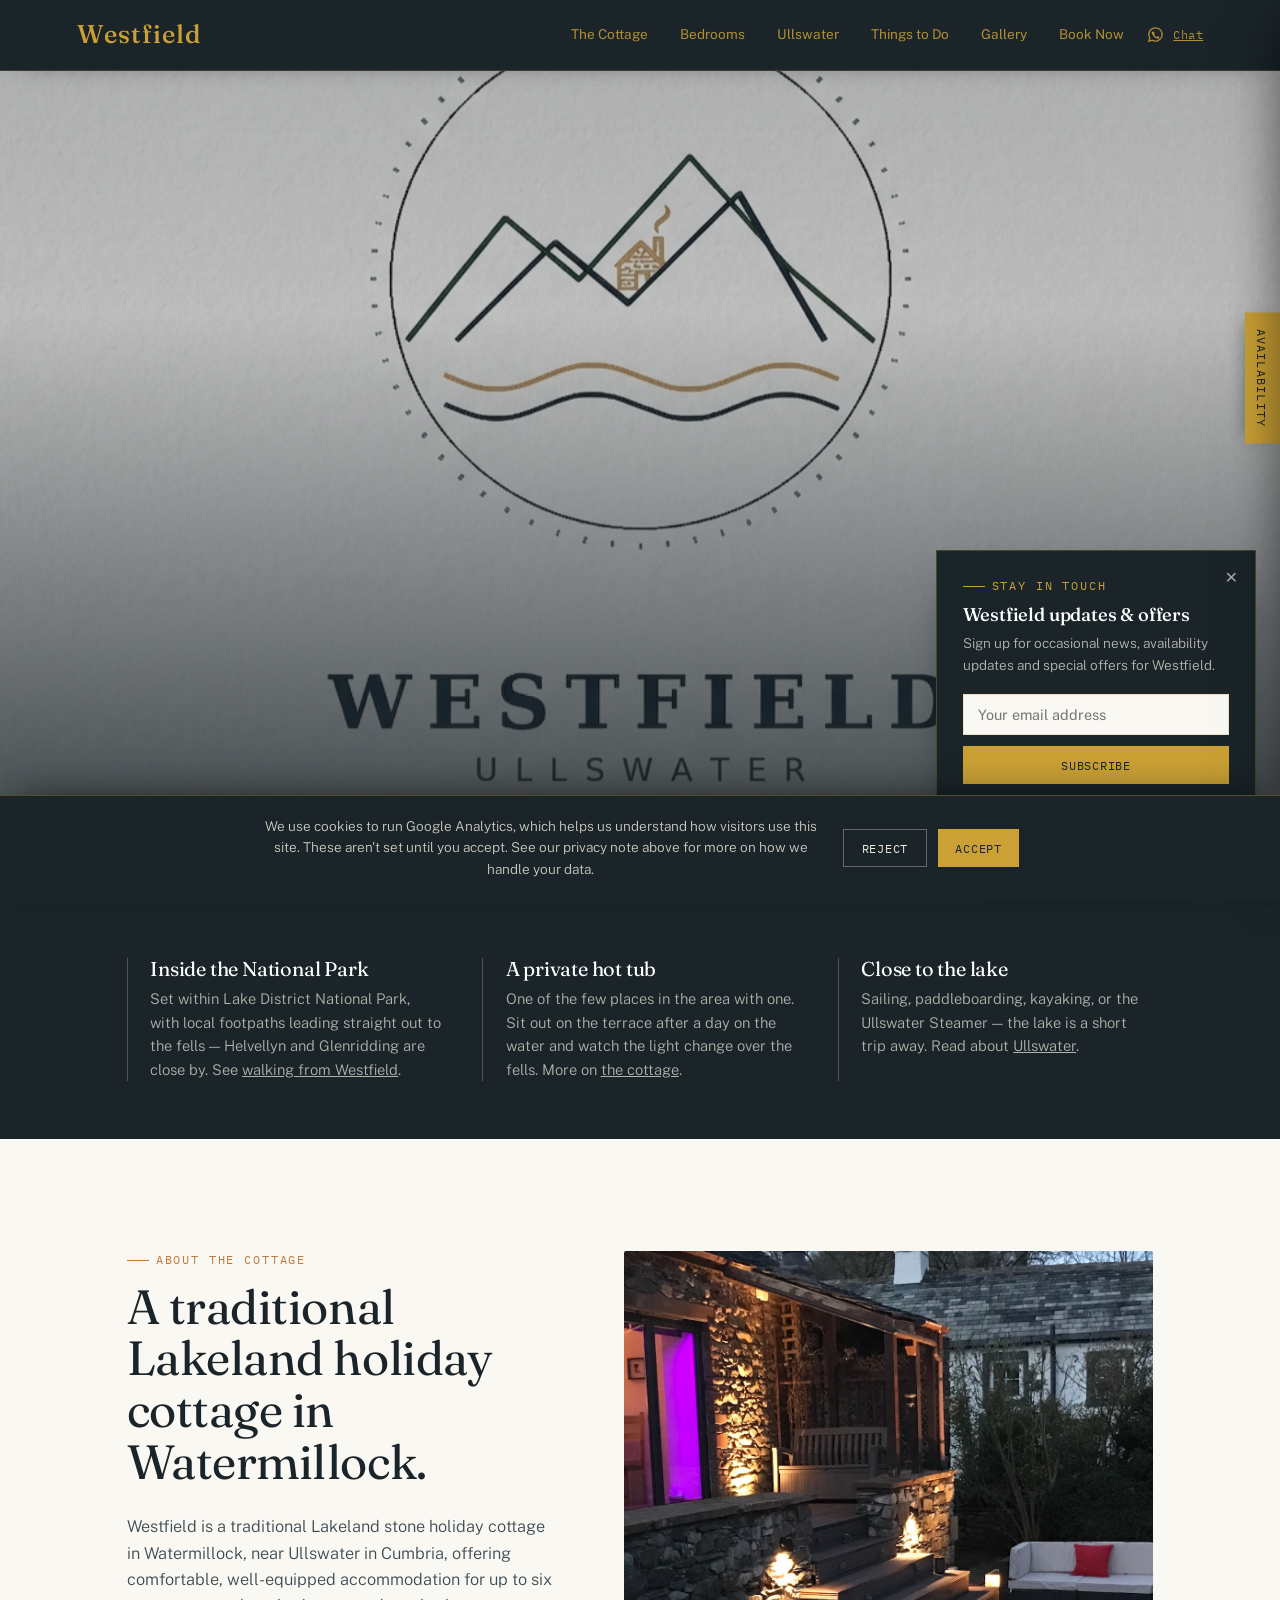
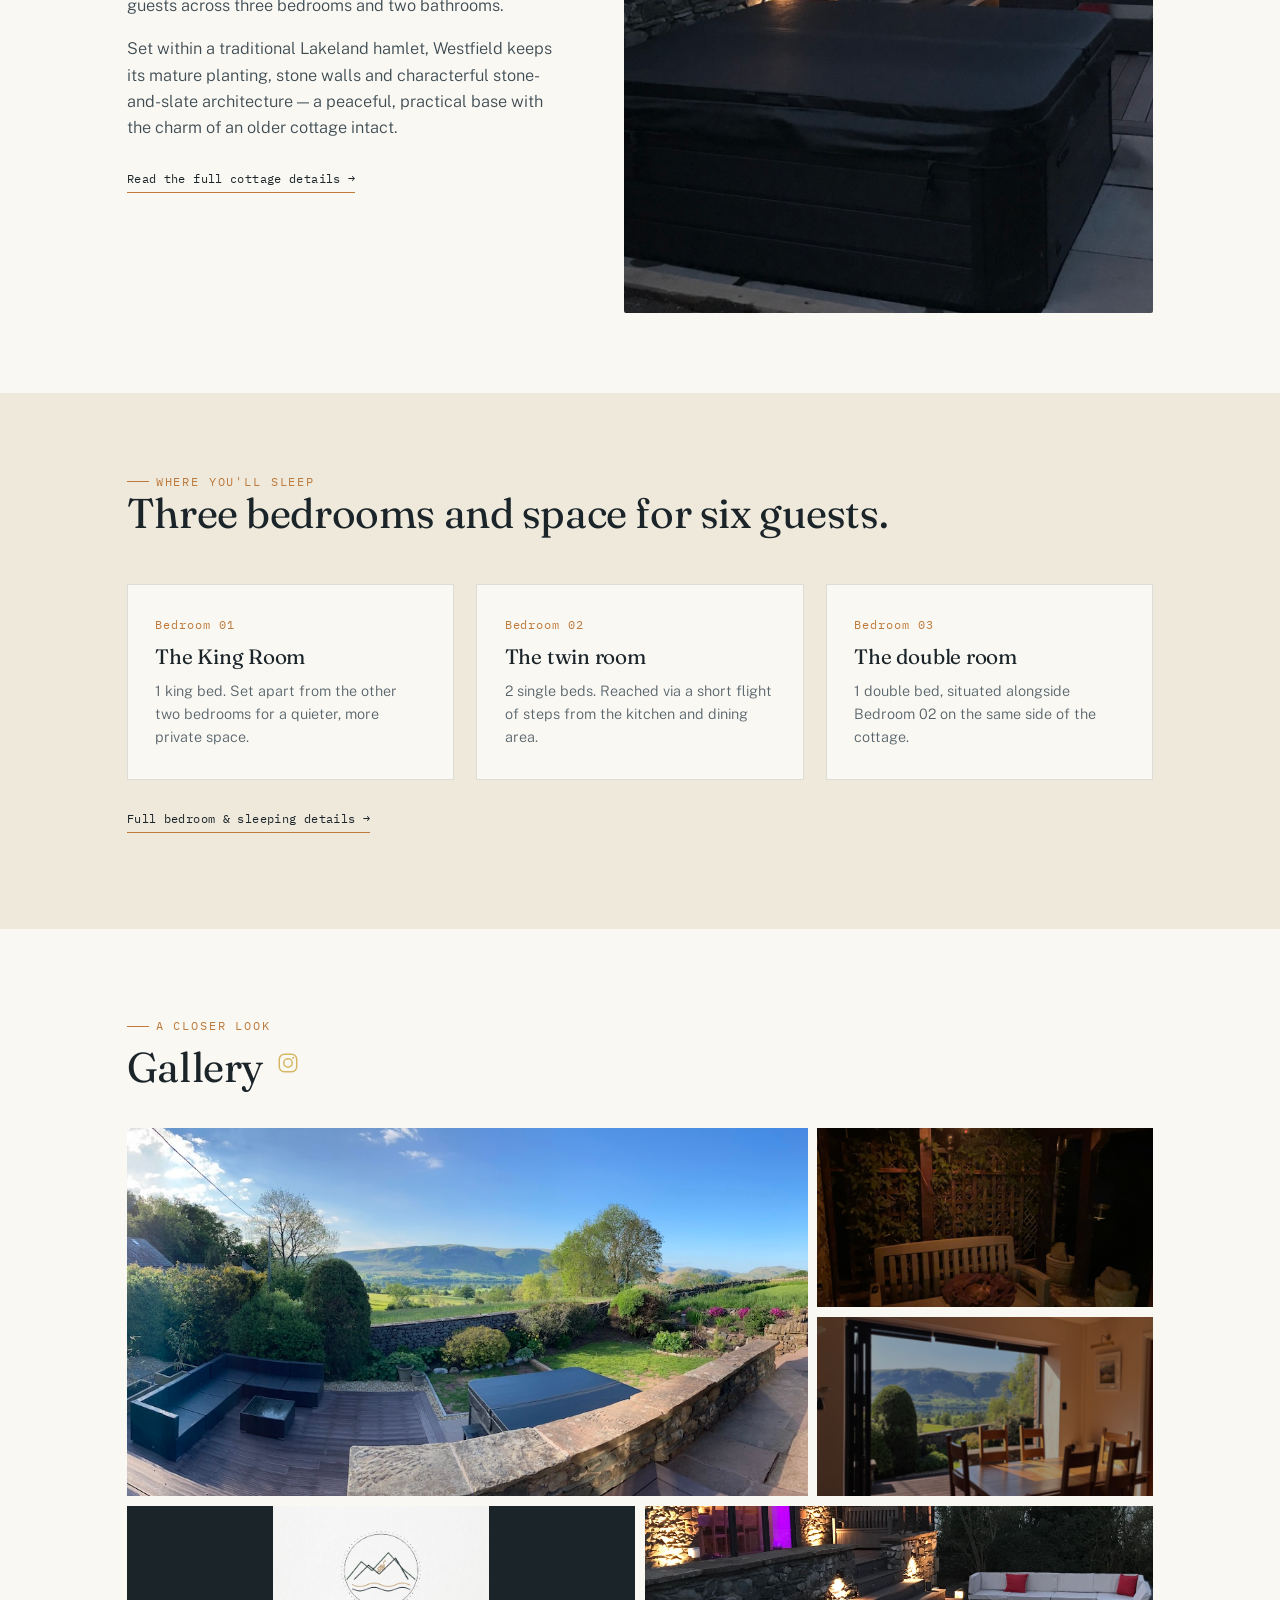
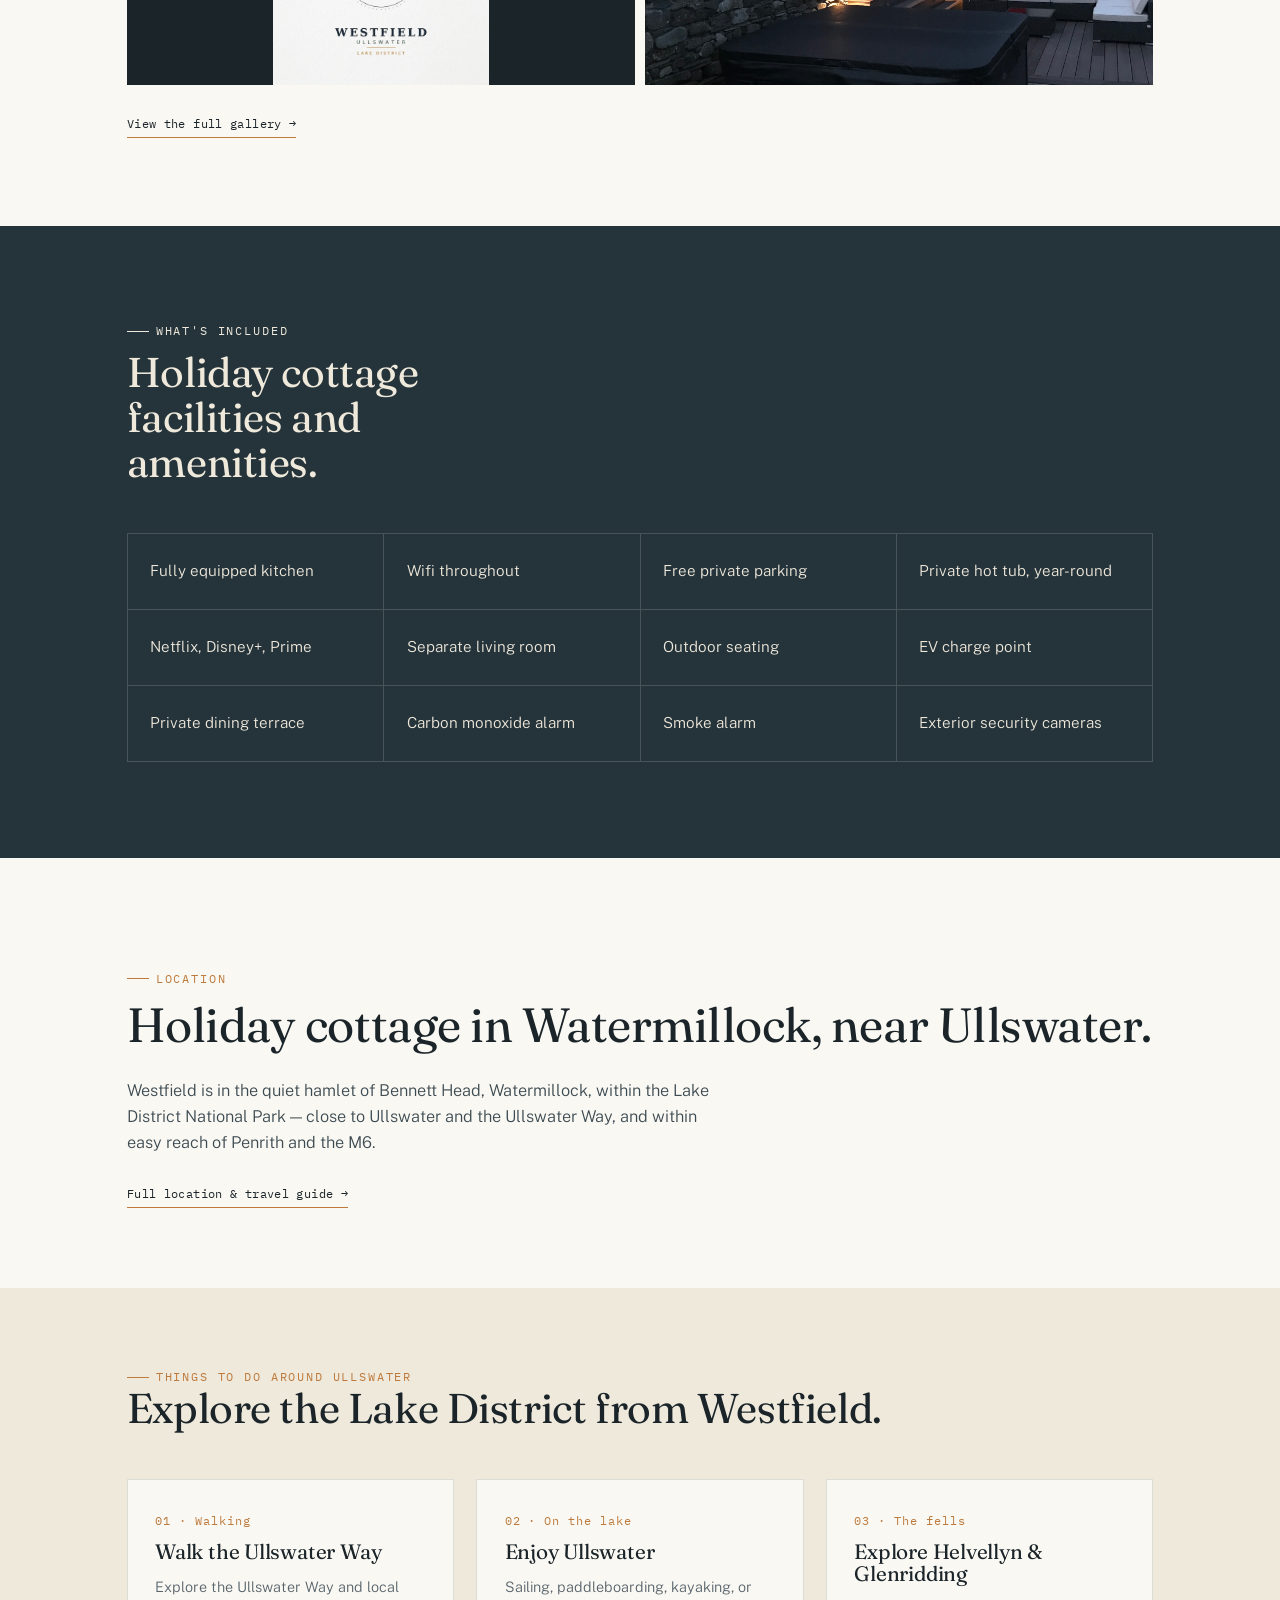
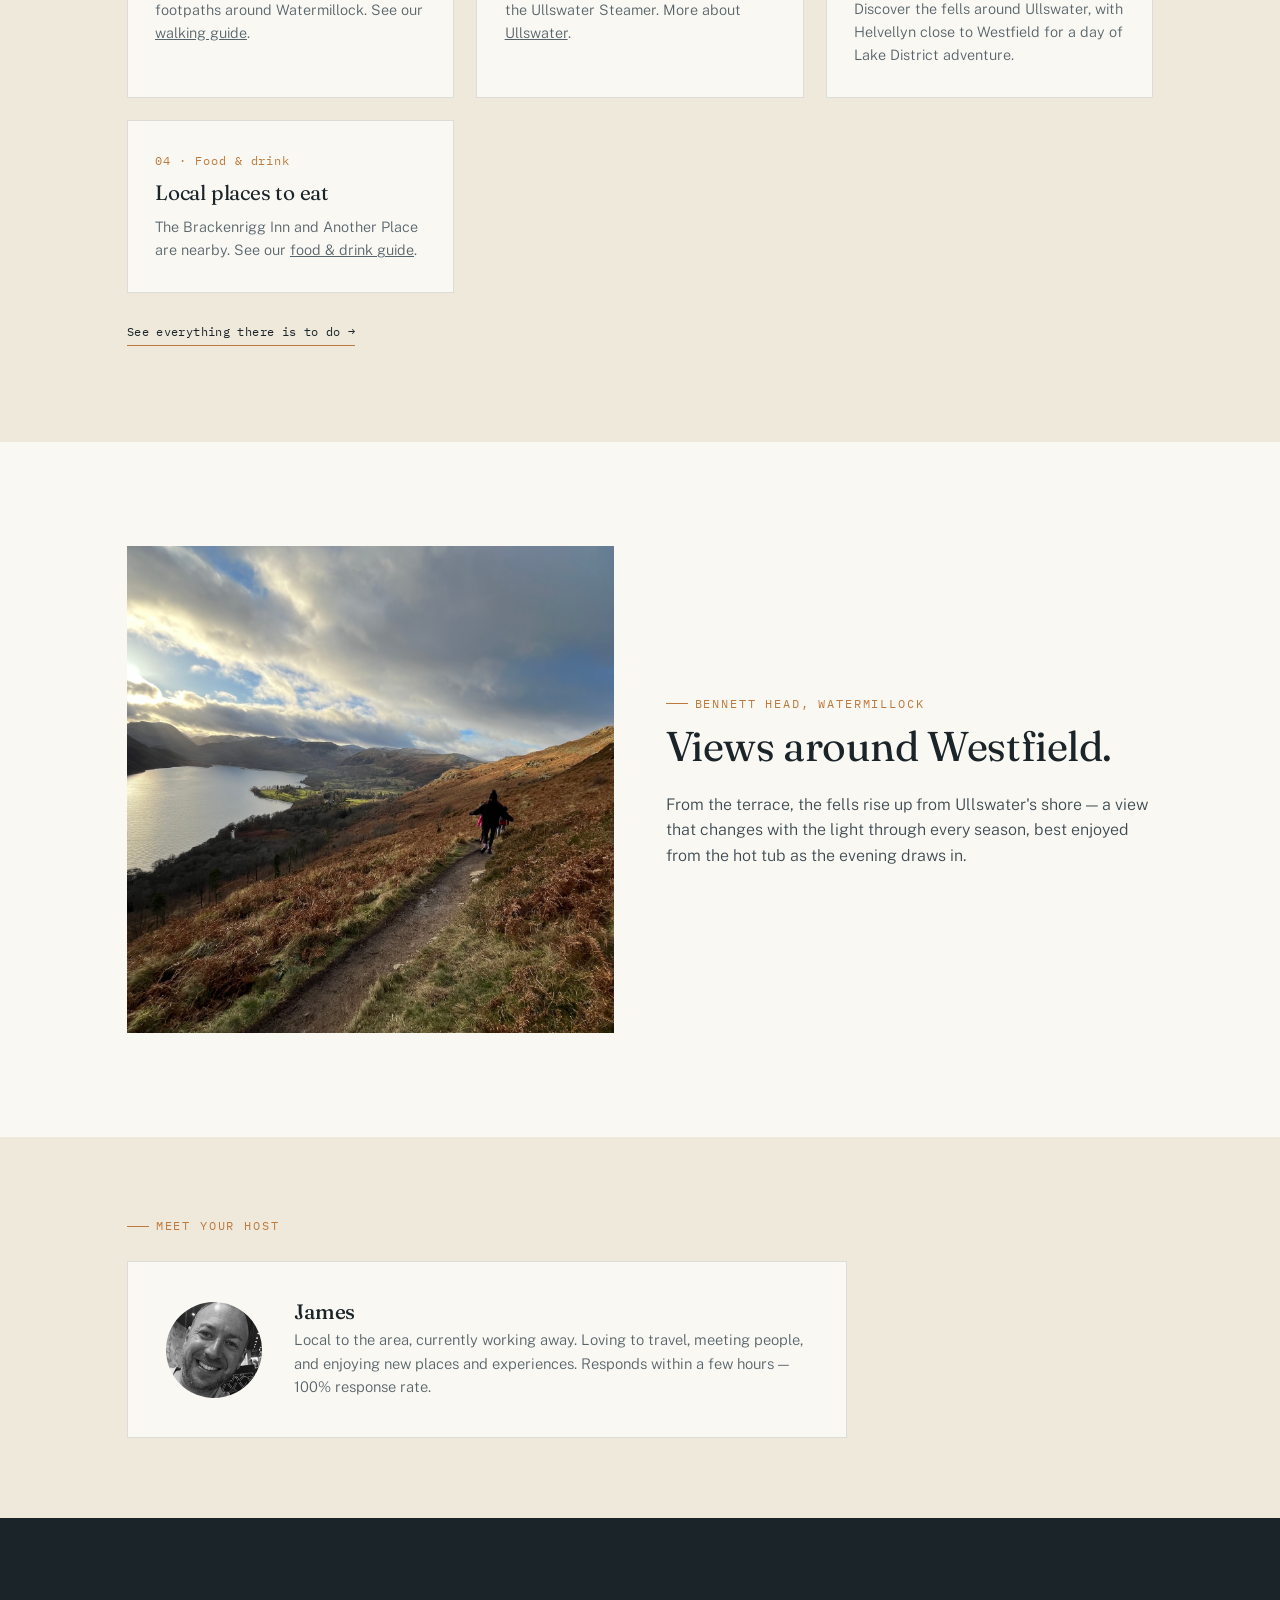
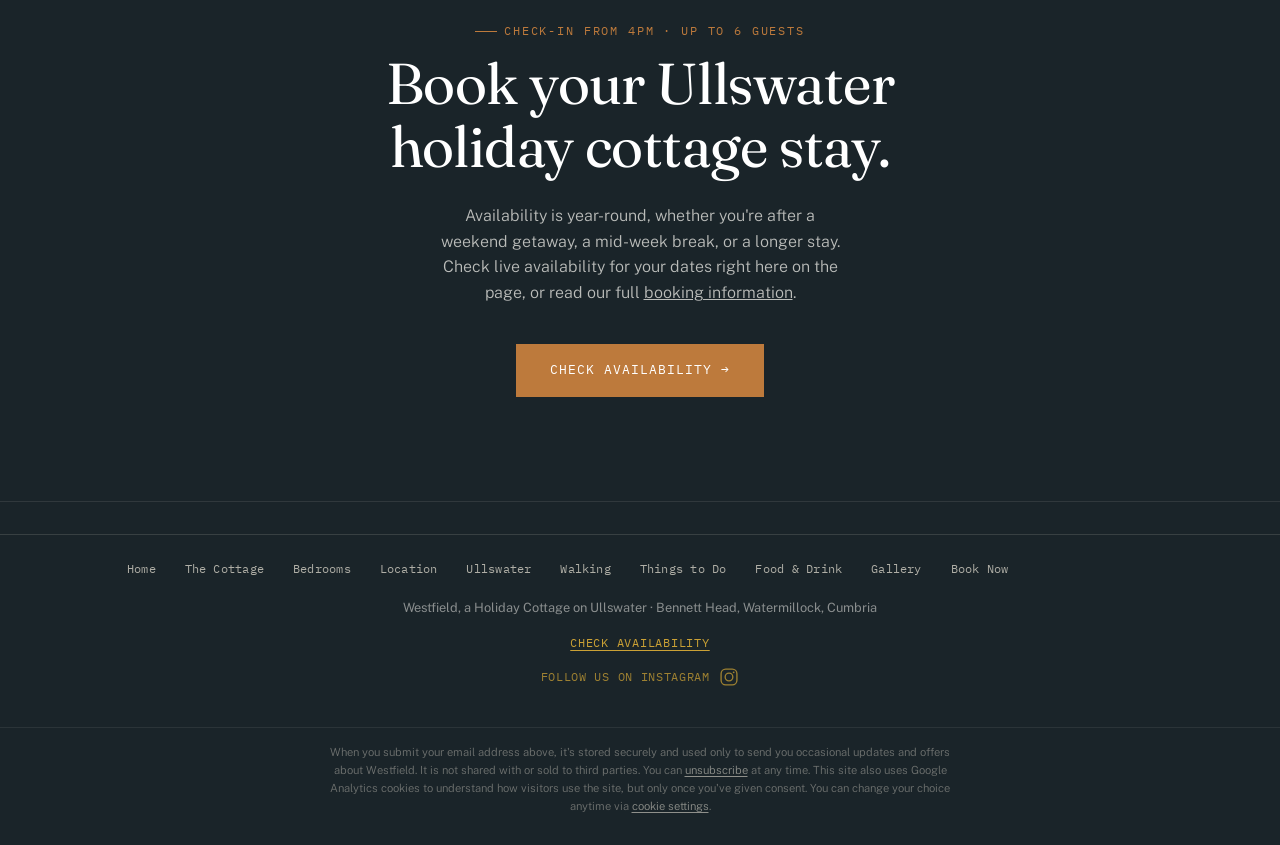
==== commit 0ac68030: "Add files via upload" ====
--- a/index.html
+++ b/index.html
@@ -5,20 +5,981 @@
 <meta name="viewport" content="width=device-width, initial-scale=1.0">
 <meta name="theme-color" content="#1a2429">
 <title>Westfield, a Holiday Cottage on Ullswater · Watermillock, Cumbria</title>
-<meta name="description" content="Stay at Westfield, a beautiful holiday cottage nestled on the hills surrounding Ullswater on the Ullswater Way in Cumbria, sleeping six guests. Explore the Lake District, local walks and attractions from your comfortable self-catering base.">
+<meta name="description" content="Stay at Westfield, a 3-bedroom holiday cottage with a private hot tub on the Ullswater Way in Watermillock, Cumbria. Sleeps 6. Explore Ullswater, the fells and the Lake District from your self-catering base.">
 <meta name="robots" content="index, follow">
 <link rel="canonical" href="https://www.staywestfield.uk/">
 <meta property="og:title" content="Westfield, a Holiday Cottage on Ullswater · Watermillock">
 <meta property="og:description" content="3-bedroom holiday cottage near Ullswater in Watermillock, Cumbria, sleeping 6 guests with a private hot tub.">
 <meta property="og:type" content="website">
 <meta property="og:url" content="https://www.staywestfield.uk/">
-<meta property="og:image" content="images/logo.JPG">
+<meta property="og:image" content="https://www.staywestfield.uk/images/logo.JPG">
 <meta property="og:locale" content="en_GB">
 <meta name="twitter:card" content="summary_large_image">
 <link rel="icon" href="images/logo.png">
 <link rel="preconnect" href="https://fonts.googleapis.com">
 <link rel="preconnect" href="https://fonts.gstatic.com" crossorigin>
 <link href="https://fonts.googleapis.com/css2?family=Fraunces:opsz,wght@9..144,300;9..144,400;9..144,500;9..144,600&family=Public+Sans:wght@300;400;500;600&family=IBM+Plex+Mono:wght@400;500&display=swap" rel="stylesheet">
+<style>
+  :root{
+    --slate:#25333a;
+    --slate-deep:#1a2429;
+    --lake:#4e7a8c;
+    --moss:#5f6f47;
+    --stone:#efe9dc;
+    --amber:#bd7a3c;
+    --gold:#cba135;
+    --off-white:#faf8f3;
+    --line: rgba(37,51,58,0.14);
+    --max: 1180px;
+  }
+  *{box-sizing:border-box; margin:0; padding:0;}
+  html, body{max-width:100%; overflow-x:hidden;}
+  html{scroll-behavior:smooth;}
+  body{
+    background:var(--off-white);
+    color:var(--slate-deep);
+    font-family:'Public Sans', sans-serif;
+    font-weight:400;
+    line-height:1.6;
+    -webkit-font-smoothing:antialiased;
+  }
+  @media (prefers-reduced-motion: reduce){
+    html{scroll-behavior:auto;}
+    *{animation-duration:0.01ms !important; animation-iteration-count:1 !important; transition-duration:0.01ms !important;}
+  }
+  a{color:inherit;}
+  img{display:block; width:100%; height:100%; object-fit:cover;}
+  h1,h2,h3{font-family:'Fraunces', serif; font-weight:500; letter-spacing:-0.01em; line-height:1.08;}
+  .eyebrow{
+    font-family:'IBM Plex Mono', monospace;
+    font-size:0.72rem;
+    letter-spacing:0.16em;
+    text-transform:uppercase;
+    color:var(--amber);
+    display:flex;
+    align-items:center;
+    gap:0.6em;
+  }
+  .eyebrow::before{content:""; width:22px; height:1px; background:var(--amber); display:inline-block;}
+  .wrap{max-width:var(--max); margin:0 auto; padding:0 6vw;}
+
+  .contours{position:absolute; inset:0; pointer-events:none; opacity:0.5;}
+  .contours svg{width:100%; height:100%;}
+
+  header{
+    position:fixed; top:0; left:0; right:0; z-index:50;
+    display:flex; justify-content:space-between; align-items:center;
+    padding:1.2rem 6vw;
+    background:var(--slate-deep);
+    border-bottom:1px solid rgba(212,175,55,0.18);
+    box-shadow:0 8px 24px -18px rgba(0,0,0,0.6);
+  }
+  header .mark{
+    font-family:'Fraunces', serif; font-weight:500; font-size:1.6rem; letter-spacing:0.04em;
+    color:var(--gold);
+    line-height:1;
+    text-decoration:none;
+  }
+  header nav{display:flex; gap:2rem; font-size:0.85rem; flex-wrap:nowrap; white-space:nowrap;}
+  header nav a{color:var(--gold); text-decoration:none; opacity:0.85; transition:opacity .2s; padding:0.3rem 0;}
+  header nav a:hover{opacity:1;}
+  header nav a:focus-visible, a:focus-visible, button:focus-visible{
+    outline:2px solid var(--gold); outline-offset:3px;
+  }
+  @media (max-width:1000px) and (min-width:861px){ header nav{gap:1.2rem; font-size:0.78rem;} }
+  @media (max-width:860px){ header nav{display:none;} }
+  .menu-trigger{
+    display:none; background:none; border:none; cursor:pointer;
+    color:var(--gold); font-family:'IBM Plex Mono', monospace;
+    font-size:0.8rem; letter-spacing:0.08em; text-transform:uppercase;
+    padding:0.5rem 0.2rem;
+  }
+  @media (max-width:860px){ .menu-trigger{display:inline-block;} }
+
+  .mobile-menu{
+    position:fixed; inset:0; z-index:95;
+    background:var(--slate-deep);
+    display:none;
+    flex-direction:column;
+    padding:1.2rem 6vw 2rem;
+  }
+  .mobile-menu.is-open{display:flex;}
+  .mobile-menu-top{display:flex; justify-content:space-between; align-items:center; margin-bottom:2.5rem;}
+  .mobile-menu-close{
+    background:none; border:none; cursor:pointer; color:var(--gold);
+    font-size:2rem; line-height:1; padding:0.3rem;
+  }
+  .mobile-menu nav{display:flex; flex-direction:column; gap:0.4rem;}
+  .mobile-menu nav a{
+    color:var(--stone); text-decoration:none;
+    font-family:'Fraunces', serif; font-size:1.7rem; font-weight:400;
+    padding:0.7rem 0; border-bottom:1px solid rgba(239,233,220,0.1);
+  }
+  .mobile-menu-footer{
+    margin-top:auto; display:flex; flex-direction:column; gap:1rem;
+    padding-top:2rem;
+  }
+  .mobile-menu-footer a{
+    color:var(--gold); text-decoration:none;
+    font-family:'IBM Plex Mono', monospace; font-size:0.85rem; letter-spacing:0.04em;
+  }
+  .header-right{display:flex; align-items:center; gap:1.4rem;}
+  .header-whatsapp{
+    display:inline-flex; align-items:center; justify-content:center; gap:0.5rem;
+    color:var(--gold); opacity:0.85; transition:opacity .2s ease;
+  }
+  .header-whatsapp:hover{opacity:1;}
+  .header-whatsapp-label{
+    font-family:'IBM Plex Mono', monospace; font-size:0.78rem;
+    letter-spacing:0.04em;
+  }
+
+  .hero{
+    position:relative;
+    height:100svh;
+    min-height:560px;
+    overflow:hidden;
+    color:#fff;
+    display:flex;
+    align-items:flex-end;
+  }
+  .hero-media{position:absolute; inset:0; z-index:0; overflow:hidden; background:#efeee9;}
+  .hero-img{
+    position:absolute; inset:0; width:100%; height:100%;
+    object-fit:cover;
+    filter:saturate(0.95) brightness(0.8);
+    transform:scale(1);
+    opacity:0;
+    transition:opacity 3.8s ease;
+  }
+  .hero-img-a{opacity:1; z-index:1; transform:scale(1);}
+  .hero-img-a.is-fading{opacity:0;}
+  .hero-img-b{z-index:2;}
+  .hero-img-b.is-visible{opacity:1;}
+  .hero-img.is-zooming{animation:heroZoom 7.5s ease-out forwards;}
+  .hero-img-a.is-zooming{animation:heroZoomLogo 2.2s ease-out forwards;}
+  @keyframes heroZoom{ from{transform:scale(1);} to{transform:scale(1.3);} }
+  @keyframes heroZoomLogo{ from{transform:scale(1);} to{transform:scale(1.15);} }
+  .hero-scrim{
+    position:absolute; inset:0; z-index:3;
+    background:var(--slate-deep);
+    opacity:0;
+    pointer-events:none;
+    transition:opacity .05s linear;
+  }
+  .hero::after{
+    content:"";
+    position:absolute; inset:0; z-index:3;
+    background:linear-gradient(180deg, rgba(26,36,41,0.15) 0%, rgba(26,36,41,0.05) 35%, rgba(26,36,41,0.85) 100%);
+  }
+  .hero-content{
+    position:relative; z-index:4; padding:0 6vw 4.5rem; width:100%;
+    opacity:0; transform:translateY(48px);
+    transition:opacity 2.2s ease, transform 2.2s ease;
+  }
+  .hero-content.is-visible{opacity:1; transform:translateY(0);}
+  .hero-content .eyebrow{color:var(--stone); margin-bottom:1.1rem;}
+  .hero-content .eyebrow::before{background:var(--stone);}
+  .hero h1{
+    font-size:clamp(2.6rem, 6.5vw, 5.2rem);
+    max-width:16ch;
+    font-weight:400;
+  }
+  .hero h1 em{font-style:italic; color:var(--stone); font-weight:300;}
+  .hero-sub{
+    max-width:44ch; margin-top:1.2rem; font-size:1.05rem; color:rgba(255,255,255,0.82);
+    font-weight:300;
+  }
+  .hero-facts{
+    display:flex; gap:2.2rem; margin-top:2.4rem; flex-wrap:wrap;
+    font-family:'IBM Plex Mono', monospace; font-size:0.78rem; letter-spacing:0.05em;
+    text-transform:uppercase; color:var(--stone);
+  }
+  .hero-facts span strong{display:block; font-family:'Fraunces', serif; font-size:1.5rem; color:#fff; letter-spacing:0; text-transform:none; font-weight:400;}
+
+  .scroll-cue{
+    position:absolute; bottom:1.6rem; right:6vw; z-index:4;
+    writing-mode:vertical-rl; color:rgba(255,255,255,0.6);
+    font-family:'IBM Plex Mono', monospace; font-size:0.7rem; letter-spacing:0.14em;
+    display:flex; align-items:center; gap:0.6rem;
+  }
+  .scroll-cue::after{content:""; width:1px; height:40px; background:rgba(255,255,255,0.4);}
+
+  .highlights{
+    background:var(--slate-deep); color:var(--stone);
+    padding:3.6rem 0; position:relative; overflow:hidden;
+  }
+  .highlights .wrap{
+    display:grid; grid-template-columns:repeat(3,1fr); gap:2.5rem;
+    position:relative; z-index:1;
+  }
+  @media (max-width:820px){ .highlights .wrap{grid-template-columns:1fr;} }
+  .h-item{border-left:1px solid rgba(239,233,220,0.25); padding-left:1.4rem;}
+  .h-item h3{font-size:1.25rem; color:#fff; margin-bottom:0.5rem; font-weight:400;}
+  .h-item p{font-size:0.92rem; color:rgba(239,233,220,0.72); font-weight:300;}
+
+  .about{padding:7rem 0 5rem; position:relative;}
+  .about .grid{display:grid; grid-template-columns:0.9fr 1.1fr; gap:5vw; align-items:start;}
+  @media (max-width:900px){ .about .grid{grid-template-columns:1fr; gap:2.5rem;} }
+  .about h2{font-size:clamp(2rem,4vw,3rem); font-weight:400; margin:0.7rem 0 1.6rem;}
+  .about p{color:#3c4a51; max-width:60ch; margin-bottom:1.1rem; font-weight:300; font-size:1.02rem;}
+  .about-figure{position:relative; aspect-ratio:4/5; overflow:hidden; border-radius:2px;}
+  .about-figure .contours{opacity:0.9; mix-blend-mode:soft-light;}
+
+  .divider{position:relative; height:120px; overflow:hidden; background:var(--stone);}
+
+  .rooms{background:var(--stone); padding:5rem 0 6rem;}
+  .rooms-head{display:flex; justify-content:space-between; align-items:flex-end; gap:2rem; margin-bottom:3rem; flex-wrap:wrap;}
+  .rooms-head h2{font-size:clamp(1.9rem,3.4vw,2.6rem); font-weight:400;}
+  .room-grid{display:grid; grid-template-columns:repeat(3, 1fr); gap:1.4rem;}
+  @media (max-width:860px){ .room-grid{grid-template-columns:1fr;} }
+  .room-card{
+    background:var(--off-white); border:1px solid var(--line); padding:1.9rem 1.7rem;
+    display:flex; flex-direction:column; gap:0.7rem;
+    transition:transform .35s ease, box-shadow .35s ease;
+  }
+  .room-card:hover{transform:translateY(-4px); box-shadow:0 18px 34px -22px rgba(26,36,41,0.35);}
+  .room-num{font-family:'IBM Plex Mono', monospace; font-size:0.75rem; color:var(--amber); letter-spacing:0.08em;}
+  .room-card h3{font-size:1.3rem; font-weight:400;}
+  .room-card p{font-size:0.9rem; color:#57646b; font-weight:300;}
+
+  .gallery{padding:5.5rem 0; background:var(--off-white);}
+  .gallery-head{margin-bottom:2.4rem;}
+  .gallery-title-line{display:flex; align-items:center; gap:0.9rem;}
+  .gallery-head h2{font-size:clamp(1.9rem,3.4vw,2.6rem); font-weight:400; margin-top:0.6rem;}
+  .g-grid{
+    display:grid;
+    grid-template-columns:repeat(6, 1fr);
+    grid-auto-rows:14vw;
+    gap:0.6rem;
+  }
+  @media (max-width:820px){ .g-grid{grid-template-columns:repeat(2,1fr); grid-auto-rows:38vw;} }
+  .g-item{overflow:hidden; position:relative;}
+  .g-item img{transition:transform .6s ease;}
+  .g-item:hover img{transform:scale(1.06);}
+  .g-item.a{grid-column:span 4; grid-row:span 2;}
+  .g-item.b{grid-column:span 2; grid-row:span 1;}
+  .g-item.c{grid-column:span 2; grid-row:span 1;}
+  .g-item.d{grid-column:span 3; grid-row:span 1;}
+  .g-item.d img{object-fit:contain; background:var(--slate-deep);}
+  .g-item.e{grid-column:span 3; grid-row:span 1;}
+  @media (max-width:820px){ .g-item.a,.g-item.b,.g-item.c,.g-item.d,.g-item.e{grid-column:span 1; grid-row:span 1;} }
+
+  .amenities{background:var(--slate); color:var(--stone); padding:6rem 0;}
+  .amenities .wrap > .eyebrow{color:var(--stone);}
+  .amenities .wrap > .eyebrow::before{background:var(--stone);}
+  .amenities h2{font-size:clamp(1.9rem,3.4vw,2.6rem); font-weight:400; margin:0.6rem 0 3rem; max-width:16ch;}
+  .amen-grid{
+    display:grid; grid-template-columns:repeat(4,1fr); gap:0;
+    border-top:1px solid rgba(239,233,220,0.18);
+    border-left:1px solid rgba(239,233,220,0.18);
+  }
+  @media (max-width:820px){ .amen-grid{grid-template-columns:repeat(2,1fr);} }
+  .amen-item{
+    padding:1.4rem 1.4rem 1.4rem 0;
+    border-bottom:1px solid rgba(239,233,220,0.18);
+    border-right:1px solid rgba(239,233,220,0.18);
+    padding-left:1.4rem;
+    font-size:0.95rem; font-weight:300;
+    display:flex; align-items:center; min-height:76px;
+  }
+
+  .setting{padding:6.5rem 0; position:relative; overflow:hidden;}
+  .setting .grid{display:grid; grid-template-columns:1fr 1fr; gap:4vw; align-items:center;}
+  @media (max-width:900px){ .setting .grid{grid-template-columns:1fr;} }
+  .setting h2{font-size:clamp(1.9rem,3.4vw,2.6rem); font-weight:400; margin:0.7rem 0 1.4rem;}
+  .setting p{color:#3c4a51; font-weight:300; margin-bottom:1rem; max-width:52ch;}
+  .setting-figure{aspect-ratio:1/1; position:relative; overflow:hidden;}
+
+  .host{background:var(--stone); padding:5rem 0;}
+  .host .card{
+    display:flex; gap:2rem; align-items:center; background:var(--off-white);
+    border:1px solid var(--line); padding:2.4rem; max-width:720px;
+  }
+  @media (max-width:600px){ .host .card{flex-direction:column; text-align:center;} }
+  .host .photo{width:96px; height:96px; border-radius:50%; overflow:hidden; flex-shrink:0;}
+  .host h3{font-size:1.3rem; font-weight:500; margin-bottom:0.3rem;}
+  .host p{font-size:0.92rem; color:#57646b; font-weight:300;}
+
+  .cta{
+    background:var(--slate-deep); color:#fff; padding:6.5rem 0; text-align:center;
+    position:relative; overflow:hidden;
+  }
+  .cta h2{font-size:clamp(2.2rem,5vw,3.6rem); font-weight:400; max-width:16ch; margin:0.8rem auto 1.6rem;}
+  .cta p{color:rgba(250,248,243,0.72); max-width:42ch; margin:0 auto 2.4rem; font-weight:300;}
+  .btn{
+    display:inline-flex; align-items:center; gap:0.6rem;
+    background:var(--amber); color:#fff; text-decoration:none;
+    padding:1rem 2.1rem; font-family:'IBM Plex Mono', monospace;
+    font-size:0.8rem; letter-spacing:0.08em; text-transform:uppercase;
+    transition:background .25s ease, transform .25s ease;
+  }
+  .btn:hover{background:#a8672f; transform:translateY(-2px);}
+
+  .mobile-book-bar{
+    display:none;
+    position:fixed; left:0; right:0; bottom:0; z-index:70;
+    background:var(--slate-deep);
+    border-top:1px solid rgba(212,175,55,0.25);
+    padding:0.8rem 6vw;
+    box-shadow:0 -10px 24px -14px rgba(0,0,0,0.5);
+  }
+  .mobile-book-bar a{
+    display:block; text-align:center;
+    background:var(--amber); color:#fff; text-decoration:none;
+    padding:0.85rem 1rem; font-family:'IBM Plex Mono', monospace;
+    font-size:0.78rem; letter-spacing:0.06em; text-transform:uppercase;
+  }
+  @media (max-width:640px){
+    .mobile-book-bar{display:block;}
+    body{padding-bottom:4.2rem;}
+  }
+
+  footer{
+    background:var(--slate-deep); color:rgba(250,248,243,0.5);
+    padding:2rem 0 2.5rem; font-size:0.8rem; text-align:center;
+    border-top:1px solid rgba(239,233,220,0.1);
+  }
+  footer a{text-decoration:underline; text-underline-offset:3px;}
+  .footer-inner{
+    display:flex; flex-direction:column; align-items:center; justify-content:center; gap:0.9rem;
+    flex-wrap:wrap;
+  }
+  .footer-check-availability{
+    color:var(--gold); text-decoration:underline; text-underline-offset:3px;
+    font-family:'IBM Plex Mono', monospace; font-size:0.78rem;
+    letter-spacing:0.06em; text-transform:uppercase;
+  }
+  .footer-social{
+    color:var(--gold); opacity:0.75; text-decoration:none;
+    display:inline-flex; align-items:center; justify-content:center; gap:0.6rem;
+    transition:opacity .2s ease;
+  }
+  .footer-social:hover{opacity:1;}
+  .footer-social-label{
+    font-family:'IBM Plex Mono', monospace; font-size:0.72rem;
+    letter-spacing:0.06em; text-transform:uppercase;
+  }
+
+  .privacy-note{
+    background:var(--slate-deep);
+    border-top:1px solid rgba(239,233,220,0.08);
+    padding:1rem 6vw 1.8rem;
+    text-align:center;
+  }
+  .privacy-note p{
+    max-width:640px; margin:0 auto;
+    font-size:0.7rem; line-height:1.6;
+    color:rgba(239,233,220,0.4);
+    font-weight:300;
+  }
+  .privacy-note a{color:rgba(239,233,220,0.55); text-decoration:underline; text-underline-offset:2px;}
+  .privacy-note button.privacy-unsub-trigger{
+    background:none; border:none; padding:0; margin:0; cursor:pointer;
+    font:inherit; color:rgba(239,233,220,0.55);
+    text-decoration:underline; text-underline-offset:2px;
+  }
+  .privacy-note .cookie-settings-trigger{
+    background:none; border:none; padding:0; margin:0; cursor:pointer;
+    font:inherit; color:rgba(239,233,220,0.55);
+    text-decoration:underline; text-underline-offset:2px;
+  }
+
+  .cookie-banner{
+    position:fixed; left:0; right:0; bottom:0; z-index:100;
+    background:var(--slate-deep); color:var(--stone);
+    border-top:1px solid rgba(212,175,55,0.3);
+    box-shadow:0 -16px 40px -20px rgba(0,0,0,0.6);
+    padding:1.2rem 6vw;
+    display:none;
+    align-items:center; justify-content:center; gap:1.4rem;
+    flex-wrap:wrap; text-align:center;
+  }
+  .cookie-banner.is-visible{display:flex;}
+  .cookie-banner p{
+    font-size:0.85rem; font-weight:300; max-width:560px;
+    color:rgba(239,233,220,0.85); margin:0;
+  }
+  .cookie-banner a{color:var(--gold); text-decoration:underline; text-underline-offset:2px;}
+  .cookie-banner-actions{display:flex; gap:0.7rem; flex-wrap:wrap; justify-content:center;}
+  .cookie-banner-actions button{
+    border:none; cursor:pointer; font-family:'IBM Plex Mono', monospace;
+    font-size:0.75rem; letter-spacing:0.06em; text-transform:uppercase;
+    padding:0.65rem 1.1rem; transition:background .2s ease, opacity .2s ease;
+  }
+  .cookie-accept{background:var(--gold); color:var(--slate-deep);}
+  .cookie-accept:hover{background:#e0b64a;}
+  .cookie-reject{background:transparent; color:var(--stone); border:1px solid rgba(239,233,220,0.35) !important;}
+  .cookie-reject:hover{opacity:0.8;}
+
+  .modal-overlay{
+    position:fixed; inset:0; z-index:90;
+    background:rgba(20,26,29,0.7);
+    display:none; align-items:center; justify-content:center;
+    padding:1.5rem;
+  }
+  .modal-overlay.is-open{display:flex;}
+  .modal-box{
+    position:relative; width:min(360px, 100%);
+    background:var(--slate-deep); color:var(--stone);
+    border:1px solid rgba(212,175,55,0.25);
+    box-shadow:0 25px 60px -20px rgba(0,0,0,0.6);
+    padding:1.9rem 1.7rem 1.7rem;
+  }
+  .modal-close{
+    position:absolute; top:0.7rem; right:0.8rem;
+    background:none; border:none; cursor:pointer;
+    color:var(--stone); opacity:0.7;
+    font-size:1.3rem; line-height:1; padding:0.3rem;
+    transition:opacity .2s ease;
+  }
+  .modal-close:hover{opacity:1;}
+  .modal-box h3{font-size:1.1rem; font-weight:500; margin-bottom:0.5rem; color:#fff;}
+  .modal-box p{font-size:0.85rem; color:rgba(239,233,220,0.75); font-weight:300; margin-bottom:1.1rem;}
+  .modal-form{display:flex; flex-direction:column; gap:0.7rem;}
+  .modal-form input[type="email"]{
+    width:100%; padding:0.7rem 0.9rem;
+    background:var(--off-white); border:1px solid rgba(212,175,55,0.3);
+    color:var(--slate-deep); font-family:'Public Sans', sans-serif; font-size:0.9rem;
+  }
+  .modal-form input[type="email"]:focus-visible{outline:2px solid var(--gold); outline-offset:2px;}
+  .modal-form button[type="submit"]{
+    background:var(--gold); color:var(--slate-deep); border:none; cursor:pointer;
+    padding:0.7rem 1rem; font-family:'IBM Plex Mono', monospace; font-size:0.75rem;
+    letter-spacing:0.06em; text-transform:uppercase; transition:background .2s ease;
+  }
+  .modal-form button[type="submit"]:hover{background:#e0b64a;}
+  .modal-success{font-size:0.9rem; color:var(--gold); font-weight:400; display:none;}
+  .modal-box.is-submitted .modal-form{display:none;}
+  .modal-box.is-submitted .modal-success{display:block;}
+
+  .newsletter-box{
+    position:fixed; right:1.5rem; bottom:5.7rem; z-index:80;
+    width:min(320px, calc(100vw - 3rem));
+    background:var(--slate-deep); color:var(--stone);
+    border:1px solid rgba(212,175,55,0.25);
+    box-shadow:0 20px 45px -20px rgba(0,0,0,0.55);
+    padding:1.6rem 1.6rem 1.5rem;
+    opacity:0; transform:translateY(16px) scale(0.98);
+    pointer-events:none;
+    transition:opacity .4s ease, transform .4s ease;
+  }
+  .newsletter-box.is-visible{opacity:1; transform:translateY(0) scale(1); pointer-events:auto;}
+  .newsletter-close{
+    position:absolute; top:0.7rem; right:0.8rem;
+    background:none; border:none; cursor:pointer;
+    color:var(--stone); opacity:0.7;
+    font-size:1.3rem; line-height:1; padding:0.3rem;
+    transition:opacity .2s ease;
+  }
+  .newsletter-close:hover{opacity:1;}
+  .newsletter-box .eyebrow{color:var(--gold); margin-bottom:0.6rem;}
+  .newsletter-box .eyebrow::before{background:var(--gold);}
+  .newsletter-box h3{font-size:1.15rem; font-weight:500; margin-bottom:0.5rem; color:#fff;}
+  .newsletter-box p{font-size:0.85rem; color:rgba(239,233,220,0.75); font-weight:300; margin-bottom:1.1rem;}
+  .newsletter-form{display:flex; flex-direction:column; gap:0.7rem;}
+  .newsletter-form input[type="email"]{
+    width:100%; padding:0.7rem 0.9rem;
+    background:var(--off-white); border:1px solid rgba(212,175,55,0.3);
+    color:var(--slate-deep); font-family:'Public Sans', sans-serif; font-size:0.9rem;
+  }
+  .newsletter-form input[type="email"]:focus-visible{outline:2px solid var(--gold); outline-offset:2px;}
+  .newsletter-form button{
+    background:var(--gold); color:var(--slate-deep); border:none; cursor:pointer;
+    padding:0.7rem 1rem; font-family:'IBM Plex Mono', monospace; font-size:0.75rem;
+    letter-spacing:0.06em; text-transform:uppercase; transition:background .2s ease;
+  }
+  .newsletter-form button:hover{background:#e0b64a;}
+  .newsletter-success{font-size:0.9rem; color:var(--gold); font-weight:400; display:none;}
+  .newsletter-box.is-submitted .newsletter-form{display:none;}
+  .newsletter-box.is-submitted .newsletter-success{display:block;}
+  @media (max-width:600px){ .newsletter-box{right:1rem; bottom:5.2rem; left:1rem; width:auto;} }
+
+  .chat-bubble{
+    position:fixed; right:1.5rem; bottom:1.5rem; z-index:78;
+    display:flex; align-items:center; gap:0.7rem;
+    text-decoration:none;
+    opacity:0; transform:translateY(16px) scale(0.95);
+    pointer-events:none;
+    transition:opacity .4s ease, transform .4s ease;
+  }
+  .chat-bubble.is-visible{opacity:1; transform:translateY(0) scale(1); pointer-events:auto;}
+
+  .availability-tab{
+    position:fixed; top:42%; right:0; z-index:82;
+    transform:translateY(-50%);
+    background:var(--gold); color:var(--slate-deep);
+    border:none; cursor:pointer;
+    padding:1rem 0.6rem;
+    font-family:'IBM Plex Mono', monospace; font-size:0.78rem;
+    letter-spacing:0.1em; text-transform:uppercase;
+    writing-mode:vertical-rl; text-orientation:mixed;
+    box-shadow:-6px 0 18px -8px rgba(0,0,0,0.4);
+    transition:background .2s ease;
+  }
+  .availability-tab:hover{background:#e0b64a;}
+
+  .availability-backdrop{
+    position:fixed; inset:0; z-index:83;
+    background:rgba(20,26,29,0.55);
+    opacity:0; pointer-events:none;
+    transition:opacity .3s ease;
+  }
+  .availability-backdrop.is-open{opacity:1; pointer-events:auto;}
+
+  .availability-panel{
+    position:fixed; top:0; right:0; bottom:0; z-index:84;
+    width:min(440px, 92vw);
+    background:var(--off-white);
+    box-shadow:-20px 0 50px -20px rgba(0,0,0,0.55);
+    transform:translateX(100%);
+    transition:transform .4s ease;
+    display:flex; flex-direction:column;
+    overflow-y:auto;
+  }
+  .availability-panel.is-open{transform:translateX(0);}
+  .availability-panel-header{
+    display:flex; justify-content:space-between; align-items:center;
+    padding:1.2rem 1.4rem;
+    background:var(--slate-deep); color:#fff;
+    position:sticky; top:0; z-index:1;
+  }
+  .availability-panel-header h3{
+    font-family:'Fraunces', serif; font-size:1.15rem; font-weight:500; color:var(--gold);
+  }
+  .availability-panel-close{
+    background:none; border:none; cursor:pointer; color:var(--stone);
+    font-size:1.6rem; line-height:1; padding:0.2rem 0.5rem;
+  }
+  .availability-panel-body{padding:1.3rem 1.4rem 2rem;}
+  @media (max-width:600px){
+    .availability-tab{padding:0.85rem 0.5rem; font-size:0.72rem;}
+  }
+  .chat-greeting{
+    background:var(--slate-deep); color:var(--stone);
+    border:1px solid rgba(212,175,55,0.3);
+    padding:0.65rem 0.9rem;
+    font-size:0.78rem; line-height:1.4; font-weight:300;
+    max-width:190px;
+    box-shadow:0 14px 30px -14px rgba(0,0,0,0.55);
+  }
+  .chat-avatar-wrap{position:relative; width:60px; height:60px; flex-shrink:0;}
+  .chat-bubble-avatar{
+    position:absolute; inset:0; border-radius:50%; overflow:hidden;
+    border:2px solid var(--gold);
+    background:var(--slate-deep);
+  }
+  .chat-bubble-avatar img{width:100%; height:100%; object-fit:cover;}
+  .chat-bubble-badge{
+    position:absolute; bottom:-3px; right:-3px;
+    width:24px; height:24px; border-radius:50%;
+    background:var(--gold); color:var(--slate-deep);
+    display:flex; align-items:center; justify-content:center;
+    border:2px solid var(--slate-deep);
+  }
+  @media (max-width:600px){
+    .chat-bubble{right:1rem; bottom:1rem;}
+    .chat-greeting{max-width:150px; font-size:0.72rem; padding:0.55rem 0.75rem;}
+  }
+  @media (max-width:640px){
+    .chat-bubble{bottom:4.6rem;}
+    .newsletter-box{bottom:8.8rem;}
+  }
+
+  .reveal{opacity:0; transform:translateY(18px); transition:opacity .8s ease, transform .8s ease;}
+  .reveal.in{opacity:1; transform:translateY(0);}
+
+  /* ============================================================
+     RESPONSIVE MOBILE LAYOUT
+     Optimised for phones from 320px through 760px.
+     ============================================================ */
+  @media (max-width:760px){
+    html{font-size:100%;}
+    body{
+      background:#e6dfcd;
+      overflow-x:hidden;
+      padding-bottom:4.8rem;
+    }
+
+    header{
+      padding:0.85rem 5vw;
+      min-height:58px;
+    }
+    header .mark{font-size:1.35rem;}
+    .header-right{gap:0.9rem;}
+    .header-whatsapp{gap:0;}
+    .header-whatsapp-label{display:none;}
+    .header-whatsapp svg{width:21px;height:21px;}
+    .menu-trigger{font-size:0.72rem;padding:0.55rem 0.1rem;}
+
+    .mobile-menu{
+      padding:1rem 7vw 1.5rem;
+      overflow-y:auto;
+    }
+    .mobile-menu-top{margin-bottom:1.4rem;}
+    .mobile-menu nav{gap:0;}
+    .mobile-menu nav a{
+      font-size:1.45rem;
+      padding:0.62rem 0;
+    }
+    .mobile-menu-footer{gap:0.8rem;padding-top:1.5rem;}
+    .mobile-menu-footer a{font-size:0.75rem;}
+
+    .hero{
+      height:82svh;
+      min-height:560px;
+      max-height:760px;
+    }
+    .hero-content{
+      padding:0 7vw 3.2rem;
+    }
+    .hero-content .eyebrow{
+      font-size:0.62rem;
+      letter-spacing:0.12em;
+      margin-bottom:0.8rem;
+    }
+    .hero-content .eyebrow::before{width:16px;}
+    .hero h1{
+      font-size:clamp(2.25rem,10.5vw,3.55rem);
+      line-height:1.03;
+      max-width:14ch;
+    }
+    .hero-sub{
+      margin-top:1rem;
+      font-size:0.92rem;
+      line-height:1.5;
+      max-width:42ch;
+    }
+    .hero-facts{
+      gap:1rem 1.25rem;
+      margin-top:1.6rem;
+      font-size:0.63rem;
+    }
+    .hero-facts span{min-width:58px;}
+    .hero-facts span strong{font-size:1.3rem;}
+    .scroll-cue{display:none;}
+
+    .highlights, .about, .rooms, .gallery, .amenities, .setting, .host, .cta{
+      margin:0 0.65rem 0.9rem;
+      border-radius:18px;
+      overflow:hidden;
+      box-shadow:0 14px 30px -22px rgba(26,36,41,0.45);
+    }
+    .highlights{margin-top:0.9rem;padding:2.4rem 0;}
+    .highlights .wrap{gap:1.8rem;}
+    .h-item{padding-left:1rem;}
+    .h-item h3{font-size:1.12rem;}
+    .h-item p{font-size:0.86rem;line-height:1.55;}
+
+    .wrap{
+      width:100%;
+      max-width:none;
+      padding:0 6.5vw;
+    }
+    .about{padding:3.2rem 0 3rem;}
+    .about .grid{gap:2rem;}
+    .about h2{
+      font-size:clamp(1.85rem,8vw,2.35rem);
+      line-height:1.08;
+      margin:0.55rem 0 1.15rem;
+    }
+    .about p{font-size:0.94rem;line-height:1.62;margin-bottom:0.9rem;}
+    .about-figure{aspect-ratio:4/3;border-radius:10px;}
+
+    .rooms{padding:3.2rem 0 3.4rem;}
+    .rooms-head{margin-bottom:1.8rem;gap:1rem;}
+    .rooms-head h2{
+      font-size:clamp(1.8rem,7.5vw,2.3rem);
+      line-height:1.08;
+    }
+    .room-grid{grid-template-columns:1fr;gap:0.8rem;}
+    .room-card{
+      padding:1.35rem 1.25rem;
+      gap:0.55rem;
+      border-radius:10px;
+    }
+    .room-num{font-size:0.67rem;}
+    .room-card h3{font-size:1.18rem;}
+    .room-card p{font-size:0.86rem;line-height:1.55;}
+
+    .gallery{padding:3.2rem 0 3.4rem;}
+    .gallery-head{margin-bottom:1.5rem;}
+    .gallery-title-row{display:block;}
+    .gallery-title-line{gap:0.65rem;}
+    .gallery-head h2{
+      font-size:clamp(1.85rem,7.5vw,2.3rem);
+      margin-top:0.45rem;
+    }
+    .g-grid{
+      grid-template-columns:1fr;
+      grid-auto-rows:auto;
+      gap:0.65rem;
+    }
+    .g-item.a,.g-item.b,.g-item.c,.g-item.d,.g-item.e{
+      grid-column:span 1;
+      grid-row:span 1;
+      aspect-ratio:4/3;
+    }
+    .g-item.a{aspect-ratio:16/10;}
+    .g-item.d img{object-fit:cover;}
+
+    .amenities{padding:3.4rem 0;}
+    .amenities h2{
+      font-size:clamp(1.8rem,7.5vw,2.3rem);
+      margin:0.55rem 0 1.8rem;
+      line-height:1.08;
+    }
+    .amen-grid{grid-template-columns:1fr;}
+    .amen-item{
+      min-height:58px;
+      padding:0.85rem 1rem;
+      font-size:0.88rem;
+    }
+
+    .setting{padding:3.4rem 0;}
+    .setting .grid{gap:1.8rem;}
+    .setting-figure{aspect-ratio:4/3;border-radius:10px;}
+    .setting h2{
+      font-size:clamp(1.8rem,7.5vw,2.3rem);
+      margin:0.55rem 0 1rem;
+    }
+    .setting p{font-size:0.94rem;line-height:1.6;}
+
+    .host{padding:3.2rem 0;}
+    .host .card{
+      padding:1.6rem 1.3rem;
+      gap:1rem;
+      border-radius:10px;
+    }
+    .host .photo{width:84px;height:84px;}
+    .host h3{font-size:1.2rem;}
+    .host p{font-size:0.86rem;line-height:1.55;}
+
+    .cta{padding:3.8rem 0 4rem;}
+    .cta .eyebrow{font-size:0.61rem;}
+    .cta h2{
+      font-size:clamp(2rem,9vw,2.8rem);
+      line-height:1.05;
+      margin:0.65rem auto 1.15rem;
+    }
+    .cta p{font-size:0.9rem;line-height:1.55;margin-bottom:1.6rem;}
+    .btn{
+      width:100%;
+      justify-content:center;
+      padding:0.95rem 1rem;
+      font-size:0.72rem;
+    }
+
+    footer{padding:1.7rem 0 2rem;font-size:0.72rem;}
+    .footer-inner{gap:0.8rem;}
+    .footer-inner span{line-height:1.6;}
+    .footer-social-label{font-size:0.66rem;}
+    .privacy-note{padding:0.9rem 6vw 1.5rem;}
+    .privacy-note p{font-size:0.64rem;}
+
+    .newsletter-box{
+      left:0.75rem;
+      right:0.75rem;
+      bottom:5.25rem;
+      width:auto;
+      padding:1.25rem 1.2rem 1.15rem;
+    }
+    .newsletter-box h3{font-size:1.05rem;}
+    .newsletter-box p{font-size:0.78rem;margin-bottom:0.9rem;}
+    .newsletter-form{gap:0.55rem;}
+
+    .chat-bubble{
+      right:0.8rem;
+      bottom:4.9rem;
+    }
+    .chat-greeting{
+      max-width:145px;
+      font-size:0.68rem;
+      padding:0.5rem 0.65rem;
+    }
+    .chat-avatar-wrap{width:54px;height:54px;}
+    .chat-bubble-badge{width:22px;height:22px;}
+
+    .reveal{
+      transform:translateY(28px);
+      transition:opacity .7s ease, transform .7s ease;
+    }
+    .reveal.in{transform:translateY(0);}
+  }
+
+  @media (max-width:390px){
+    .hero{height:84svh;min-height:540px;}
+    .hero-content{padding-left:6.5vw;padding-right:6.5vw;padding-bottom:2.7rem;}
+    .hero h1{font-size:clamp(2.05rem,10.2vw,2.75rem);}
+    .hero-sub{font-size:0.88rem;}
+    .hero-facts{gap:0.8rem 0.9rem;font-size:0.59rem;}
+    .hero-facts span{min-width:52px;}
+    .hero-facts span strong{font-size:1.2rem;}
+    .wrap{padding-left:6vw;padding-right:6vw;}
+    .highlights, .about, .rooms, .gallery, .amenities, .setting, .host, .cta{
+      margin-left:0.5rem;
+      margin-right:0.5rem;
+    }
+    .room-card{padding:1.2rem 1.1rem;}
+    .amen-item{font-size:0.84rem;}
+    .chat-greeting{display:none;}
+  }
+
+  @media (min-width:761px) and (max-width:900px){
+    .wrap{padding-left:5vw;padding-right:5vw;}
+    header{padding-left:5vw;padding-right:5vw;}
+  }
+
+  @media (hover:none){
+    .room-card:hover,
+    .g-item:hover img,
+    .btn:hover{transform:none;box-shadow:none;}
+  }
+
+  /* ============================================
+     Added for multi-page SEO build-out (subpages)
+     ============================================ */
+
+  .subhero{
+    position:relative;
+    height:52vh;
+    min-height:380px;
+    max-height:560px;
+    overflow:hidden;
+    color:#fff;
+    display:flex;
+    align-items:flex-end;
+    margin-top:0;
+  }
+  .subhero-media{position:absolute; inset:0; z-index:0; overflow:hidden; background:#1a2429;}
+  .subhero-media img{
+    position:absolute; inset:0; width:100%; height:100%; object-fit:cover;
+    filter:saturate(0.95) brightness(0.72);
+  }
+  .subhero-scrim{
+    position:absolute; inset:0; z-index:1;
+    background:linear-gradient(180deg, rgba(26,36,41,0.15) 0%, rgba(26,36,41,0.55) 65%, rgba(26,36,41,0.88) 100%);
+  }
+  .subhero-content{position:relative; z-index:2; width:100%; padding:6.5rem 6vw 3rem;}
+  .subhero-content .eyebrow{color:var(--gold);}
+  .subhero-content .eyebrow::before{background:var(--gold);}
+  .subhero-content h1{font-size:clamp(2rem, 5vw, 3.4rem); color:#fff; max-width:820px;}
+  .subhero-content p{font-size:1.02rem; color:rgba(255,255,255,0.86); max-width:640px; margin-top:0.9rem;}
+
+  .breadcrumb{
+    position:relative; z-index:2;
+    display:flex; flex-wrap:wrap; align-items:center; gap:0.4em;
+    font-family:'IBM Plex Mono', monospace; font-size:0.72rem; letter-spacing:0.04em;
+    color:rgba(255,255,255,0.75);
+    padding:5.4rem 6vw 0;
+  }
+  .breadcrumb a{color:rgba(255,255,255,0.75); text-decoration:none; border-bottom:1px solid rgba(255,255,255,0.3);}
+  .breadcrumb a:hover{color:#fff; border-color:#fff;}
+  .breadcrumb span[aria-current]{color:var(--gold);}
+
+  .section-intro{max-width:760px; margin:0 auto 3rem;}
+  .section-intro.left{margin:0 0 3rem;}
+
+  .prose p{margin-bottom:1.05rem; max-width:68ch;}
+  .prose p:last-child{margin-bottom:0;}
+
+  .link-list{list-style:none; margin:1.2rem 0; padding:0;}
+  .link-list li{
+    padding:0.55rem 0; border-bottom:1px solid var(--line);
+    display:flex; justify-content:space-between; gap:1rem; align-items:baseline;
+  }
+  .link-list li:first-child{border-top:1px solid var(--line);}
+  .link-list a{text-decoration:underline; text-decoration-color:rgba(37,51,58,0.35); text-underline-offset:3px;}
+  .link-list a:hover{text-decoration-color:currentColor;}
+
+  .resource-grid{
+    display:grid; grid-template-columns:repeat(auto-fit, minmax(240px,1fr));
+    gap:1px; background:var(--line); border:1px solid var(--line); margin-top:1.5rem;
+  }
+  .resource-card{background:var(--off-white); padding:1.6rem 1.7rem;}
+  .resource-card .r-cat{
+    font-family:'IBM Plex Mono', monospace; font-size:0.68rem; letter-spacing:0.1em; text-transform:uppercase;
+    color:var(--amber);
+  }
+  .resource-card h4{font-family:'Fraunces', serif; font-weight:500; font-size:1.15rem; margin:0.5rem 0 0.5rem;}
+  .resource-card p{font-size:0.92rem; color:rgba(37,51,58,0.8); margin-bottom:0.8rem;}
+  .resource-card a.ext-link{
+    font-family:'IBM Plex Mono', monospace; font-size:0.76rem; letter-spacing:0.02em;
+    color:var(--lake); text-decoration:none; border-bottom:1px solid rgba(78,122,140,0.4);
+  }
+  .resource-card a.ext-link:hover{border-color:var(--lake);}
+
+  .faq{max-width:760px;}
+  .faq details{
+    border-bottom:1px solid var(--line);
+    padding:1.1rem 0;
+  }
+  .faq details:first-child{border-top:1px solid var(--line);}
+  .faq summary{
+    font-family:'Fraunces', serif; font-size:1.08rem; font-weight:500;
+    cursor:pointer; list-style:none; display:flex; justify-content:space-between; align-items:center; gap:1rem;
+  }
+  .faq summary::-webkit-details-marker{display:none;}
+  .faq summary::after{
+    content:"+"; font-family:'IBM Plex Mono', monospace; font-size:1.2rem; color:var(--amber);
+    flex-shrink:0; transition:transform .2s ease;
+  }
+  .faq details[open] summary::after{content:"\2212";}
+  .faq details p{margin-top:0.8rem; color:rgba(37,51,58,0.82); max-width:64ch;}
+
+  .page-links-out{
+    display:flex; flex-wrap:wrap; gap:0.9rem 1.6rem; margin-top:1.8rem;
+  }
+  .page-links-out a{
+    font-family:'IBM Plex Mono', monospace; font-size:0.78rem; letter-spacing:0.03em;
+    color:var(--slate-deep); text-decoration:none; padding-bottom:0.2rem;
+    border-bottom:1px solid var(--amber);
+  }
+  .page-links-out a:hover{color:var(--amber);}
+
+  .explore-more{background:var(--stone); padding:3.4rem 0;}
+  .explore-more .wrap > .eyebrow{margin-bottom:1rem;}
+  .explore-grid{
+    display:grid; grid-template-columns:repeat(auto-fit, minmax(220px,1fr));
+    gap:1.4rem; margin-top:1.6rem;
+  }
+  .explore-card{
+    display:block; text-decoration:none; color:inherit;
+    background:var(--off-white); border:1px solid var(--line); padding:1.5rem 1.6rem;
+    transition:border-color .2s ease, transform .2s ease;
+  }
+  .explore-card:hover{border-color:var(--amber); transform:translateY(-2px);}
+  .explore-card .eyebrow{font-size:0.66rem; margin-bottom:0.6rem;}
+  .explore-card h3{font-size:1.15rem; margin-bottom:0.4rem;}
+  .explore-card p{font-size:0.88rem; color:rgba(37,51,58,0.75);}
+
+  .table-wrap{overflow-x:auto; margin:1.6rem 0;}
+  table.simple-table{border-collapse:collapse; width:100%; min-width:480px; font-size:0.92rem;}
+  table.simple-table th, table.simple-table td{
+    text-align:left; padding:0.7rem 1rem; border-bottom:1px solid var(--line);
+  }
+  table.simple-table th{
+    font-family:'IBM Plex Mono', monospace; font-size:0.7rem; letter-spacing:0.06em; text-transform:uppercase;
+    color:var(--amber); font-weight:500;
+  }
+
+  .footer-sitemap{
+    border-top:1px solid rgba(239,233,220,0.14);
+  }
+  .footer-sitemap .wrap{
+    display:flex; flex-wrap:wrap; gap:0.5rem 1.8rem;
+    padding:1.6rem 6vw 1.2rem;
+    font-family:'IBM Plex Mono', monospace; font-size:0.74rem; letter-spacing:0.02em;
+  }
+  .footer-sitemap a{color:rgba(239,233,220,0.7); text-decoration:none;}
+  .footer-sitemap a:hover{color:var(--gold);}
+
+  @media (max-width:700px){
+    .subhero{height:44vh; min-height:320px;}
+    .breadcrumb{padding-top:5rem;}
+  }
+
+</style>
 <script type="application/ld+json">
 {
   "@context": "https://schema.org",
@@ -27,11 +988,12 @@
   "description": "3-bedroom holiday cottage near Ullswater in Watermillock, Cumbria, sleeping up to 6 guests, with a private hot tub.",
   "url": "https://www.staywestfield.uk/",
   "image": [
-    "images/logo.JPG",
-    "images/ullswater_panoramic.jpg"
+    "https://www.staywestfield.uk/images/logo.JPG",
+    "https://www.staywestfield.uk/images/ullswater_panoramic.jpg"
   ],
   "address": {
     "@type": "PostalAddress",
+    "streetAddress": "Bennett Head",
     "addressLocality": "Watermillock",
     "addressRegion": "Cumbria",
     "addressCountry": "GB"
@@ -47,836 +1009,19 @@
   ]
 }
 </script>
-<style>
-  :root{
-    --slate:#25333a;
-    --slate-deep:#1a2429;
-    --lake:#4e7a8c;
-    --moss:#5f6f47;
-    --stone:#efe9dc;
-    --amber:#bd7a3c;
-    --gold:#cba135;
-    --off-white:#faf8f3;
-    --line: rgba(37,51,58,0.14);
-    --max: 1180px;
-  }
-  *{box-sizing:border-box; margin:0; padding:0;}
-  html, body{max-width:100%; overflow-x:hidden;}
-  html{scroll-behavior:smooth;}
-  body{
-    background:var(--off-white);
-    color:var(--slate-deep);
-    font-family:'Public Sans', sans-serif;
-    font-weight:400;
-    line-height:1.6;
-    -webkit-font-smoothing:antialiased;
-  }
-  @media (prefers-reduced-motion: reduce){
-    html{scroll-behavior:auto;}
-    *{animation-duration:0.01ms !important; animation-iteration-count:1 !important; transition-duration:0.01ms !important;}
-  }
-  a{color:inherit;}
-  img{display:block; width:100%; height:100%; object-fit:cover;}
-  h1,h2,h3{font-family:'Fraunces', serif; font-weight:500; letter-spacing:-0.01em; line-height:1.08;}
-  .eyebrow{
-    font-family:'IBM Plex Mono', monospace;
-    font-size:0.72rem;
-    letter-spacing:0.16em;
-    text-transform:uppercase;
-    color:var(--amber);
-    display:flex;
-    align-items:center;
-    gap:0.6em;
-  }
-  .eyebrow::before{content:""; width:22px; height:1px; background:var(--amber); display:inline-block;}
-  .wrap{max-width:var(--max); margin:0 auto; padding:0 6vw;}
-
-  .contours{position:absolute; inset:0; pointer-events:none; opacity:0.5;}
-  .contours svg{width:100%; height:100%;}
-
-  header{
-    position:fixed; top:0; left:0; right:0; z-index:50;
-    display:flex; justify-content:space-between; align-items:center;
-    padding:1.2rem 6vw;
-    background:var(--slate-deep);
-    border-bottom:1px solid rgba(212,175,55,0.18);
-    box-shadow:0 8px 24px -18px rgba(0,0,0,0.6);
-  }
-  header .mark{
-    font-family:'Fraunces', serif; font-weight:500; font-size:1.6rem; letter-spacing:0.04em;
-    color:var(--gold);
-    line-height:1;
-    text-decoration:none;
-  }
-  header nav{display:flex; gap:2rem; font-size:0.85rem; flex-wrap:nowrap; white-space:nowrap;}
-  header nav a{color:var(--gold); text-decoration:none; opacity:0.85; transition:opacity .2s; padding:0.3rem 0;}
-  header nav a:hover{opacity:1;}
-  header nav a:focus-visible, a:focus-visible, button:focus-visible{
-    outline:2px solid var(--gold); outline-offset:3px;
-  }
-  @media (max-width:1000px) and (min-width:861px){ header nav{gap:1.2rem; font-size:0.78rem;} }
-  @media (max-width:860px){ header nav{display:none;} }
-  .menu-trigger{
-    display:none; background:none; border:none; cursor:pointer;
-    color:var(--gold); font-family:'IBM Plex Mono', monospace;
-    font-size:0.8rem; letter-spacing:0.08em; text-transform:uppercase;
-    padding:0.5rem 0.2rem;
-  }
-  @media (max-width:860px){ .menu-trigger{display:inline-block;} }
-
-  .mobile-menu{
-    position:fixed; inset:0; z-index:95;
-    background:var(--slate-deep);
-    display:none;
-    flex-direction:column;
-    padding:1.2rem 6vw 2rem;
-  }
-  .mobile-menu.is-open{display:flex;}
-  .mobile-menu-top{display:flex; justify-content:space-between; align-items:center; margin-bottom:2.5rem;}
-  .mobile-menu-close{
-    background:none; border:none; cursor:pointer; color:var(--gold);
-    font-size:2rem; line-height:1; padding:0.3rem;
-  }
-  .mobile-menu nav{display:flex; flex-direction:column; gap:0.4rem;}
-  .mobile-menu nav a{
-    color:var(--stone); text-decoration:none;
-    font-family:'Fraunces', serif; font-size:1.7rem; font-weight:400;
-    padding:0.7rem 0; border-bottom:1px solid rgba(239,233,220,0.1);
-  }
-  .mobile-menu-footer{
-    margin-top:auto; display:flex; flex-direction:column; gap:1rem;
-    padding-top:2rem;
-  }
-  .mobile-menu-footer a{
-    color:var(--gold); text-decoration:none;
-    font-family:'IBM Plex Mono', monospace; font-size:0.85rem; letter-spacing:0.04em;
-  }
-  .header-right{display:flex; align-items:center; gap:1.4rem;}
-  .header-whatsapp{
-    display:inline-flex; align-items:center; justify-content:center; gap:0.5rem;
-    color:var(--gold); opacity:0.85; transition:opacity .2s ease;
-  }
-  .header-whatsapp:hover{opacity:1;}
-  .header-whatsapp-label{
-    font-family:'IBM Plex Mono', monospace; font-size:0.78rem;
-    letter-spacing:0.04em;
-  }
-
-  .hero{
-    position:relative;
-    height:100svh;
-    min-height:560px;
-    overflow:hidden;
-    color:#fff;
-    display:flex;
-    align-items:flex-end;
-  }
-  .hero-media{position:absolute; inset:0; z-index:0; overflow:hidden; background:#efeee9;}
-  .hero-img{
-    position:absolute; inset:0; width:100%; height:100%;
-    object-fit:cover;
-    filter:saturate(0.95) brightness(0.8);
-    transform:scale(1);
-    opacity:0;
-    transition:opacity 3.8s ease;
-  }
-  .hero-img-a{opacity:1; z-index:1; transform:scale(1);}
-  .hero-img-a.is-fading{opacity:0;}
-  .hero-img-b{z-index:2;}
-  .hero-img-b.is-visible{opacity:1;}
-  .hero-img.is-zooming{animation:heroZoom 7.5s ease-out forwards;}
-  .hero-img-a.is-zooming{animation:heroZoomLogo 2.2s ease-out forwards;}
-  @keyframes heroZoom{ from{transform:scale(1);} to{transform:scale(1.3);} }
-  @keyframes heroZoomLogo{ from{transform:scale(1);} to{transform:scale(1.15);} }
-  .hero-scrim{
-    position:absolute; inset:0; z-index:3;
-    background:var(--slate-deep);
-    opacity:0;
-    pointer-events:none;
-    transition:opacity .05s linear;
-  }
-  .hero::after{
-    content:"";
-    position:absolute; inset:0; z-index:3;
-    background:linear-gradient(180deg, rgba(26,36,41,0.15) 0%, rgba(26,36,41,0.05) 35%, rgba(26,36,41,0.85) 100%);
-  }
-  .hero-content{
-    position:relative; z-index:4; padding:0 6vw 4.5rem; width:100%;
-    opacity:0; transform:translateY(48px);
-    transition:opacity 2.2s ease, transform 2.2s ease;
-  }
-  .hero-content.is-visible{opacity:1; transform:translateY(0);}
-  .hero-content .eyebrow{color:var(--stone); margin-bottom:1.1rem;}
-  .hero-content .eyebrow::before{background:var(--stone);}
-  .hero h1{
-    font-size:clamp(2.6rem, 6.5vw, 5.2rem);
-    max-width:16ch;
-    font-weight:400;
-  }
-  .hero h1 em{font-style:italic; color:var(--stone); font-weight:300;}
-  .hero-sub{
-    max-width:44ch; margin-top:1.2rem; font-size:1.05rem; color:rgba(255,255,255,0.82);
-    font-weight:300;
-  }
-  .hero-facts{
-    display:flex; gap:2.2rem; margin-top:2.4rem; flex-wrap:wrap;
-    font-family:'IBM Plex Mono', monospace; font-size:0.78rem; letter-spacing:0.05em;
-    text-transform:uppercase; color:var(--stone);
-  }
-  .hero-facts span strong{display:block; font-family:'Fraunces', serif; font-size:1.5rem; color:#fff; letter-spacing:0; text-transform:none; font-weight:400;}
-
-  .scroll-cue{
-    position:absolute; bottom:1.6rem; right:6vw; z-index:4;
-    writing-mode:vertical-rl; color:rgba(255,255,255,0.6);
-    font-family:'IBM Plex Mono', monospace; font-size:0.7rem; letter-spacing:0.14em;
-    display:flex; align-items:center; gap:0.6rem;
-  }
-  .scroll-cue::after{content:""; width:1px; height:40px; background:rgba(255,255,255,0.4);}
-
-  .highlights{
-    background:var(--slate-deep); color:var(--stone);
-    padding:3.6rem 0; position:relative; overflow:hidden;
-  }
-  .highlights .wrap{
-    display:grid; grid-template-columns:repeat(3,1fr); gap:2.5rem;
-    position:relative; z-index:1;
-  }
-  @media (max-width:820px){ .highlights .wrap{grid-template-columns:1fr;} }
-  .h-item{border-left:1px solid rgba(239,233,220,0.25); padding-left:1.4rem;}
-  .h-item h3{font-size:1.25rem; color:#fff; margin-bottom:0.5rem; font-weight:400;}
-  .h-item p{font-size:0.92rem; color:rgba(239,233,220,0.72); font-weight:300;}
-
-  .about{padding:7rem 0 5rem; position:relative;}
-  .about .grid{display:grid; grid-template-columns:0.9fr 1.1fr; gap:5vw; align-items:start;}
-  @media (max-width:900px){ .about .grid{grid-template-columns:1fr; gap:2.5rem;} }
-  .about h2{font-size:clamp(2rem,4vw,3rem); font-weight:400; margin:0.7rem 0 1.6rem;}
-  .about p{color:#3c4a51; max-width:60ch; margin-bottom:1.1rem; font-weight:300; font-size:1.02rem;}
-  .about-figure{position:relative; aspect-ratio:4/5; overflow:hidden; border-radius:2px;}
-  .about-figure .contours{opacity:0.9; mix-blend-mode:soft-light;}
-
-  .divider{position:relative; height:120px; overflow:hidden; background:var(--stone);}
-
-  .rooms{background:var(--stone); padding:5rem 0 6rem;}
-  .rooms-head{display:flex; justify-content:space-between; align-items:flex-end; gap:2rem; margin-bottom:3rem; flex-wrap:wrap;}
-  .rooms-head h2{font-size:clamp(1.9rem,3.4vw,2.6rem); font-weight:400;}
-  .room-grid{display:grid; grid-template-columns:repeat(3, 1fr); gap:1.4rem;}
-  @media (max-width:860px){ .room-grid{grid-template-columns:1fr;} }
-  .room-card{
-    background:var(--off-white); border:1px solid var(--line); padding:1.9rem 1.7rem;
-    display:flex; flex-direction:column; gap:0.7rem;
-    transition:transform .35s ease, box-shadow .35s ease;
-  }
-  .room-card:hover{transform:translateY(-4px); box-shadow:0 18px 34px -22px rgba(26,36,41,0.35);}
-  .room-num{font-family:'IBM Plex Mono', monospace; font-size:0.75rem; color:var(--amber); letter-spacing:0.08em;}
-  .room-card h3{font-size:1.3rem; font-weight:400;}
-  .room-card p{font-size:0.9rem; color:#57646b; font-weight:300;}
-
-  .gallery{padding:5.5rem 0; background:var(--off-white);}
-  .gallery-head{margin-bottom:2.4rem;}
-  .gallery-title-line{display:flex; align-items:center; gap:0.9rem;}
-  .gallery-head h2{font-size:clamp(1.9rem,3.4vw,2.6rem); font-weight:400; margin-top:0.6rem;}
-  .g-grid{
-    display:grid;
-    grid-template-columns:repeat(6, 1fr);
-    grid-auto-rows:14vw;
-    gap:0.6rem;
-  }
-  @media (max-width:820px){ .g-grid{grid-template-columns:repeat(2,1fr); grid-auto-rows:38vw;} }
-  .g-item{overflow:hidden; position:relative;}
-  .g-item img{transition:transform .6s ease;}
-  .g-item:hover img{transform:scale(1.06);}
-  .g-item.a{grid-column:span 4; grid-row:span 2;}
-  .g-item.b{grid-column:span 2; grid-row:span 1;}
-  .g-item.c{grid-column:span 2; grid-row:span 1;}
-  .g-item.d{grid-column:span 3; grid-row:span 1;}
-  .g-item.d img{object-fit:contain; background:var(--slate-deep);}
-  .g-item.e{grid-column:span 3; grid-row:span 1;}
-  @media (max-width:820px){ .g-item.a,.g-item.b,.g-item.c,.g-item.d,.g-item.e{grid-column:span 1; grid-row:span 1;} }
-
-  .amenities{background:var(--slate); color:var(--stone); padding:6rem 0;}
-  .amenities .wrap > .eyebrow{color:var(--stone);}
-  .amenities .wrap > .eyebrow::before{background:var(--stone);}
-  .amenities h2{font-size:clamp(1.9rem,3.4vw,2.6rem); font-weight:400; margin:0.6rem 0 3rem; max-width:16ch;}
-  .amen-grid{
-    display:grid; grid-template-columns:repeat(4,1fr); gap:0;
-    border-top:1px solid rgba(239,233,220,0.18);
-    border-left:1px solid rgba(239,233,220,0.18);
-  }
-  @media (max-width:820px){ .amen-grid{grid-template-columns:repeat(2,1fr);} }
-  .amen-item{
-    padding:1.4rem 1.4rem 1.4rem 0;
-    border-bottom:1px solid rgba(239,233,220,0.18);
-    border-right:1px solid rgba(239,233,220,0.18);
-    padding-left:1.4rem;
-    font-size:0.95rem; font-weight:300;
-    display:flex; align-items:center; min-height:76px;
-  }
-
-  .setting{padding:6.5rem 0; position:relative; overflow:hidden;}
-  .setting .grid{display:grid; grid-template-columns:1fr 1fr; gap:4vw; align-items:center;}
-  @media (max-width:900px){ .setting .grid{grid-template-columns:1fr;} }
-  .setting h2{font-size:clamp(1.9rem,3.4vw,2.6rem); font-weight:400; margin:0.7rem 0 1.4rem;}
-  .setting p{color:#3c4a51; font-weight:300; margin-bottom:1rem; max-width:52ch;}
-  .setting-figure{aspect-ratio:1/1; position:relative; overflow:hidden;}
-
-  .host{background:var(--stone); padding:5rem 0;}
-  .host .card{
-    display:flex; gap:2rem; align-items:center; background:var(--off-white);
-    border:1px solid var(--line); padding:2.4rem; max-width:720px;
-  }
-  @media (max-width:600px){ .host .card{flex-direction:column; text-align:center;} }
-  .host .photo{width:96px; height:96px; border-radius:50%; overflow:hidden; flex-shrink:0;}
-  .host h3{font-size:1.3rem; font-weight:500; margin-bottom:0.3rem;}
-  .host p{font-size:0.92rem; color:#57646b; font-weight:300;}
-
-  .cta{
-    background:var(--slate-deep); color:#fff; padding:6.5rem 0; text-align:center;
-    position:relative; overflow:hidden;
-  }
-  .cta h2{font-size:clamp(2.2rem,5vw,3.6rem); font-weight:400; max-width:16ch; margin:0.8rem auto 1.6rem;}
-  .cta p{color:rgba(250,248,243,0.72); max-width:42ch; margin:0 auto 2.4rem; font-weight:300;}
-  .btn{
-    display:inline-flex; align-items:center; gap:0.6rem;
-    background:var(--amber); color:#fff; text-decoration:none;
-    padding:1rem 2.1rem; font-family:'IBM Plex Mono', monospace;
-    font-size:0.8rem; letter-spacing:0.08em; text-transform:uppercase;
-    transition:background .25s ease, transform .25s ease;
-  }
-  .btn:hover{background:#a8672f; transform:translateY(-2px);}
-
-  .mobile-book-bar{
-    display:none;
-    position:fixed; left:0; right:0; bottom:0; z-index:70;
-    background:var(--slate-deep);
-    border-top:1px solid rgba(212,175,55,0.25);
-    padding:0.8rem 6vw;
-    box-shadow:0 -10px 24px -14px rgba(0,0,0,0.5);
-  }
-  .mobile-book-bar a{
-    display:block; text-align:center;
-    background:var(--amber); color:#fff; text-decoration:none;
-    padding:0.85rem 1rem; font-family:'IBM Plex Mono', monospace;
-    font-size:0.78rem; letter-spacing:0.06em; text-transform:uppercase;
-  }
-  @media (max-width:640px){
-    .mobile-book-bar{display:block;}
-    body{padding-bottom:4.2rem;}
-  }
-
-  footer{
-    background:var(--slate-deep); color:rgba(250,248,243,0.5);
-    padding:2rem 0 2.5rem; font-size:0.8rem; text-align:center;
-    border-top:1px solid rgba(239,233,220,0.1);
-  }
-  footer a{text-decoration:underline; text-underline-offset:3px;}
-  .footer-inner{
-    display:flex; flex-direction:column; align-items:center; justify-content:center; gap:0.9rem;
-    flex-wrap:wrap;
-  }
-  .footer-check-availability{
-    color:var(--gold); text-decoration:underline; text-underline-offset:3px;
-    font-family:'IBM Plex Mono', monospace; font-size:0.78rem;
-    letter-spacing:0.06em; text-transform:uppercase;
-  }
-  .footer-social{
-    color:var(--gold); opacity:0.75; text-decoration:none;
-    display:inline-flex; align-items:center; justify-content:center; gap:0.6rem;
-    transition:opacity .2s ease;
-  }
-  .footer-social:hover{opacity:1;}
-  .footer-social-label{
-    font-family:'IBM Plex Mono', monospace; font-size:0.72rem;
-    letter-spacing:0.06em; text-transform:uppercase;
-  }
-
-  .privacy-note{
-    background:var(--slate-deep);
-    border-top:1px solid rgba(239,233,220,0.08);
-    padding:1rem 6vw 1.8rem;
-    text-align:center;
-  }
-  .privacy-note p{
-    max-width:640px; margin:0 auto;
-    font-size:0.7rem; line-height:1.6;
-    color:rgba(239,233,220,0.4);
-    font-weight:300;
-  }
-  .privacy-note a{color:rgba(239,233,220,0.55); text-decoration:underline; text-underline-offset:2px;}
-  .privacy-note button.privacy-unsub-trigger{
-    background:none; border:none; padding:0; margin:0; cursor:pointer;
-    font:inherit; color:rgba(239,233,220,0.55);
-    text-decoration:underline; text-underline-offset:2px;
-  }
-  .privacy-note .cookie-settings-trigger{
-    background:none; border:none; padding:0; margin:0; cursor:pointer;
-    font:inherit; color:rgba(239,233,220,0.55);
-    text-decoration:underline; text-underline-offset:2px;
-  }
-
-  .cookie-banner{
-    position:fixed; left:0; right:0; bottom:0; z-index:100;
-    background:var(--slate-deep); color:var(--stone);
-    border-top:1px solid rgba(212,175,55,0.3);
-    box-shadow:0 -16px 40px -20px rgba(0,0,0,0.6);
-    padding:1.2rem 6vw;
-    display:none;
-    align-items:center; justify-content:center; gap:1.4rem;
-    flex-wrap:wrap; text-align:center;
-  }
-  .cookie-banner.is-visible{display:flex;}
-  .cookie-banner p{
-    font-size:0.85rem; font-weight:300; max-width:560px;
-    color:rgba(239,233,220,0.85); margin:0;
-  }
-  .cookie-banner a{color:var(--gold); text-decoration:underline; text-underline-offset:2px;}
-  .cookie-banner-actions{display:flex; gap:0.7rem; flex-wrap:wrap; justify-content:center;}
-  .cookie-banner-actions button{
-    border:none; cursor:pointer; font-family:'IBM Plex Mono', monospace;
-    font-size:0.75rem; letter-spacing:0.06em; text-transform:uppercase;
-    padding:0.65rem 1.1rem; transition:background .2s ease, opacity .2s ease;
-  }
-  .cookie-accept{background:var(--gold); color:var(--slate-deep);}
-  .cookie-accept:hover{background:#e0b64a;}
-  .cookie-reject{background:transparent; color:var(--stone); border:1px solid rgba(239,233,220,0.35) !important;}
-  .cookie-reject:hover{opacity:0.8;}
-
-  .modal-overlay{
-    position:fixed; inset:0; z-index:90;
-    background:rgba(20,26,29,0.7);
-    display:none; align-items:center; justify-content:center;
-    padding:1.5rem;
-  }
-  .modal-overlay.is-open{display:flex;}
-  .modal-box{
-    position:relative; width:min(360px, 100%);
-    background:var(--slate-deep); color:var(--stone);
-    border:1px solid rgba(212,175,55,0.25);
-    box-shadow:0 25px 60px -20px rgba(0,0,0,0.6);
-    padding:1.9rem 1.7rem 1.7rem;
-  }
-  .modal-close{
-    position:absolute; top:0.7rem; right:0.8rem;
-    background:none; border:none; cursor:pointer;
-    color:var(--stone); opacity:0.7;
-    font-size:1.3rem; line-height:1; padding:0.3rem;
-    transition:opacity .2s ease;
-  }
-  .modal-close:hover{opacity:1;}
-  .modal-box h3{font-size:1.1rem; font-weight:500; margin-bottom:0.5rem; color:#fff;}
-  .modal-box p{font-size:0.85rem; color:rgba(239,233,220,0.75); font-weight:300; margin-bottom:1.1rem;}
-  .modal-form{display:flex; flex-direction:column; gap:0.7rem;}
-  .modal-form input[type="email"]{
-    width:100%; padding:0.7rem 0.9rem;
-    background:var(--off-white); border:1px solid rgba(212,175,55,0.3);
-    color:var(--slate-deep); font-family:'Public Sans', sans-serif; font-size:0.9rem;
-  }
-  .modal-form input[type="email"]:focus-visible{outline:2px solid var(--gold); outline-offset:2px;}
-  .modal-form button[type="submit"]{
-    background:var(--gold); color:var(--slate-deep); border:none; cursor:pointer;
-    padding:0.7rem 1rem; font-family:'IBM Plex Mono', monospace; font-size:0.75rem;
-    letter-spacing:0.06em; text-transform:uppercase; transition:background .2s ease;
-  }
-  .modal-form button[type="submit"]:hover{background:#e0b64a;}
-  .modal-success{font-size:0.9rem; color:var(--gold); font-weight:400; display:none;}
-  .modal-box.is-submitted .modal-form{display:none;}
-  .modal-box.is-submitted .modal-success{display:block;}
-
-  .newsletter-box{
-    position:fixed; right:1.5rem; bottom:5.7rem; z-index:80;
-    width:min(320px, calc(100vw - 3rem));
-    background:var(--slate-deep); color:var(--stone);
-    border:1px solid rgba(212,175,55,0.25);
-    box-shadow:0 20px 45px -20px rgba(0,0,0,0.55);
-    padding:1.6rem 1.6rem 1.5rem;
-    opacity:0; transform:translateY(16px) scale(0.98);
-    pointer-events:none;
-    transition:opacity .4s ease, transform .4s ease;
-  }
-  .newsletter-box.is-visible{opacity:1; transform:translateY(0) scale(1); pointer-events:auto;}
-  .newsletter-close{
-    position:absolute; top:0.7rem; right:0.8rem;
-    background:none; border:none; cursor:pointer;
-    color:var(--stone); opacity:0.7;
-    font-size:1.3rem; line-height:1; padding:0.3rem;
-    transition:opacity .2s ease;
-  }
-  .newsletter-close:hover{opacity:1;}
-  .newsletter-box .eyebrow{color:var(--gold); margin-bottom:0.6rem;}
-  .newsletter-box .eyebrow::before{background:var(--gold);}
-  .newsletter-box h3{font-size:1.15rem; font-weight:500; margin-bottom:0.5rem; color:#fff;}
-  .newsletter-box p{font-size:0.85rem; color:rgba(239,233,220,0.75); font-weight:300; margin-bottom:1.1rem;}
-  .newsletter-form{display:flex; flex-direction:column; gap:0.7rem;}
-  .newsletter-form input[type="email"]{
-    width:100%; padding:0.7rem 0.9rem;
-    background:var(--off-white); border:1px solid rgba(212,175,55,0.3);
-    color:var(--slate-deep); font-family:'Public Sans', sans-serif; font-size:0.9rem;
-  }
-  .newsletter-form input[type="email"]:focus-visible{outline:2px solid var(--gold); outline-offset:2px;}
-  .newsletter-form button{
-    background:var(--gold); color:var(--slate-deep); border:none; cursor:pointer;
-    padding:0.7rem 1rem; font-family:'IBM Plex Mono', monospace; font-size:0.75rem;
-    letter-spacing:0.06em; text-transform:uppercase; transition:background .2s ease;
-  }
-  .newsletter-form button:hover{background:#e0b64a;}
-  .newsletter-success{font-size:0.9rem; color:var(--gold); font-weight:400; display:none;}
-  .newsletter-box.is-submitted .newsletter-form{display:none;}
-  .newsletter-box.is-submitted .newsletter-success{display:block;}
-  @media (max-width:600px){ .newsletter-box{right:1rem; bottom:5.2rem; left:1rem; width:auto;} }
-
-  .chat-bubble{
-    position:fixed; right:1.5rem; bottom:1.5rem; z-index:78;
-    display:flex; align-items:center; gap:0.7rem;
-    text-decoration:none;
-    opacity:0; transform:translateY(16px) scale(0.95);
-    pointer-events:none;
-    transition:opacity .4s ease, transform .4s ease;
-  }
-  .chat-bubble.is-visible{opacity:1; transform:translateY(0) scale(1); pointer-events:auto;}
-
-  .availability-tab{
-    position:fixed; top:42%; right:0; z-index:82;
-    transform:translateY(-50%);
-    background:var(--gold); color:var(--slate-deep);
-    border:none; cursor:pointer;
-    padding:1rem 0.6rem;
-    font-family:'IBM Plex Mono', monospace; font-size:0.78rem;
-    letter-spacing:0.1em; text-transform:uppercase;
-    writing-mode:vertical-rl; text-orientation:mixed;
-    box-shadow:-6px 0 18px -8px rgba(0,0,0,0.4);
-    transition:background .2s ease;
-  }
-  .availability-tab:hover{background:#e0b64a;}
-
-  .availability-backdrop{
-    position:fixed; inset:0; z-index:83;
-    background:rgba(20,26,29,0.55);
-    opacity:0; pointer-events:none;
-    transition:opacity .3s ease;
-  }
-  .availability-backdrop.is-open{opacity:1; pointer-events:auto;}
-
-  .availability-panel{
-    position:fixed; top:0; right:0; bottom:0; z-index:84;
-    width:min(440px, 92vw);
-    background:var(--off-white);
-    box-shadow:-20px 0 50px -20px rgba(0,0,0,0.55);
-    transform:translateX(100%);
-    transition:transform .4s ease;
-    display:flex; flex-direction:column;
-    overflow-y:auto;
-  }
-  .availability-panel.is-open{transform:translateX(0);}
-  .availability-panel-header{
-    display:flex; justify-content:space-between; align-items:center;
-    padding:1.2rem 1.4rem;
-    background:var(--slate-deep); color:#fff;
-    position:sticky; top:0; z-index:1;
-  }
-  .availability-panel-header h3{
-    font-family:'Fraunces', serif; font-size:1.15rem; font-weight:500; color:var(--gold);
-  }
-  .availability-panel-close{
-    background:none; border:none; cursor:pointer; color:var(--stone);
-    font-size:1.6rem; line-height:1; padding:0.2rem 0.5rem;
-  }
-  .availability-panel-body{padding:1.3rem 1.4rem 2rem;}
-  @media (max-width:600px){
-    .availability-tab{padding:0.85rem 0.5rem; font-size:0.72rem;}
-  }
-  .chat-greeting{
-    background:var(--slate-deep); color:var(--stone);
-    border:1px solid rgba(212,175,55,0.3);
-    padding:0.65rem 0.9rem;
-    font-size:0.78rem; line-height:1.4; font-weight:300;
-    max-width:190px;
-    box-shadow:0 14px 30px -14px rgba(0,0,0,0.55);
-  }
-  .chat-avatar-wrap{position:relative; width:60px; height:60px; flex-shrink:0;}
-  .chat-bubble-avatar{
-    position:absolute; inset:0; border-radius:50%; overflow:hidden;
-    border:2px solid var(--gold);
-    background:var(--slate-deep);
-  }
-  .chat-bubble-avatar img{width:100%; height:100%; object-fit:cover;}
-  .chat-bubble-badge{
-    position:absolute; bottom:-3px; right:-3px;
-    width:24px; height:24px; border-radius:50%;
-    background:var(--gold); color:var(--slate-deep);
-    display:flex; align-items:center; justify-content:center;
-    border:2px solid var(--slate-deep);
-  }
-  @media (max-width:600px){
-    .chat-bubble{right:1rem; bottom:1rem;}
-    .chat-greeting{max-width:150px; font-size:0.72rem; padding:0.55rem 0.75rem;}
-  }
-  @media (max-width:640px){
-    .chat-bubble{bottom:4.6rem;}
-    .newsletter-box{bottom:8.8rem;}
-  }
-
-  .reveal{opacity:0; transform:translateY(18px); transition:opacity .8s ease, transform .8s ease;}
-  .reveal.in{opacity:1; transform:translateY(0);}
-
-  /* ============================================================
-     RESPONSIVE MOBILE LAYOUT
-     Optimised for phones from 320px through 760px.
-     ============================================================ */
-  @media (max-width:760px){
-    html{font-size:100%;}
-    body{
-      background:#e6dfcd;
-      overflow-x:hidden;
-      padding-bottom:4.8rem;
-    }
-
-    header{
-      padding:0.85rem 5vw;
-      min-height:58px;
-    }
-    header .mark{font-size:1.35rem;}
-    .header-right{gap:0.9rem;}
-    .header-whatsapp{gap:0;}
-    .header-whatsapp-label{display:none;}
-    .header-whatsapp svg{width:21px;height:21px;}
-    .menu-trigger{font-size:0.72rem;padding:0.55rem 0.1rem;}
-
-    .mobile-menu{
-      padding:1rem 7vw 1.5rem;
-      overflow-y:auto;
-    }
-    .mobile-menu-top{margin-bottom:1.4rem;}
-    .mobile-menu nav{gap:0;}
-    .mobile-menu nav a{
-      font-size:1.45rem;
-      padding:0.62rem 0;
-    }
-    .mobile-menu-footer{gap:0.8rem;padding-top:1.5rem;}
-    .mobile-menu-footer a{font-size:0.75rem;}
-
-    .hero{
-      height:82svh;
-      min-height:560px;
-      max-height:760px;
-    }
-    .hero-content{
-      padding:0 7vw 3.2rem;
-    }
-    .hero-content .eyebrow{
-      font-size:0.62rem;
-      letter-spacing:0.12em;
-      margin-bottom:0.8rem;
-    }
-    .hero-content .eyebrow::before{width:16px;}
-    .hero h1{
-      font-size:clamp(2.25rem,10.5vw,3.55rem);
-      line-height:1.03;
-      max-width:14ch;
-    }
-    .hero-sub{
-      margin-top:1rem;
-      font-size:0.92rem;
-      line-height:1.5;
-      max-width:42ch;
-    }
-    .hero-facts{
-      gap:1rem 1.25rem;
-      margin-top:1.6rem;
-      font-size:0.63rem;
-    }
-    .hero-facts span{min-width:58px;}
-    .hero-facts span strong{font-size:1.3rem;}
-    .scroll-cue{display:none;}
-
-    .highlights, .about, .rooms, .gallery, .amenities, .setting, .host, .cta{
-      margin:0 0.65rem 0.9rem;
-      border-radius:18px;
-      overflow:hidden;
-      box-shadow:0 14px 30px -22px rgba(26,36,41,0.45);
-    }
-    .highlights{margin-top:0.9rem;padding:2.4rem 0;}
-    .highlights .wrap{gap:1.8rem;}
-    .h-item{padding-left:1rem;}
-    .h-item h3{font-size:1.12rem;}
-    .h-item p{font-size:0.86rem;line-height:1.55;}
-
-    .wrap{
-      width:100%;
-      max-width:none;
-      padding:0 6.5vw;
-    }
-    .about{padding:3.2rem 0 3rem;}
-    .about .grid{gap:2rem;}
-    .about h2{
-      font-size:clamp(1.85rem,8vw,2.35rem);
-      line-height:1.08;
-      margin:0.55rem 0 1.15rem;
-    }
-    .about p{font-size:0.94rem;line-height:1.62;margin-bottom:0.9rem;}
-    .about-figure{aspect-ratio:4/3;border-radius:10px;}
-
-    .rooms{padding:3.2rem 0 3.4rem;}
-    .rooms-head{margin-bottom:1.8rem;gap:1rem;}
-    .rooms-head h2{
-      font-size:clamp(1.8rem,7.5vw,2.3rem);
-      line-height:1.08;
-    }
-    .room-grid{grid-template-columns:1fr;gap:0.8rem;}
-    .room-card{
-      padding:1.35rem 1.25rem;
-      gap:0.55rem;
-      border-radius:10px;
-    }
-    .room-num{font-size:0.67rem;}
-    .room-card h3{font-size:1.18rem;}
-    .room-card p{font-size:0.86rem;line-height:1.55;}
-
-    .gallery{padding:3.2rem 0 3.4rem;}
-    .gallery-head{margin-bottom:1.5rem;}
-    .gallery-title-row{display:block;}
-    .gallery-title-line{gap:0.65rem;}
-    .gallery-head h2{
-      font-size:clamp(1.85rem,7.5vw,2.3rem);
-      margin-top:0.45rem;
-    }
-    .g-grid{
-      grid-template-columns:1fr;
-      grid-auto-rows:auto;
-      gap:0.65rem;
-    }
-    .g-item.a,.g-item.b,.g-item.c,.g-item.d,.g-item.e{
-      grid-column:span 1;
-      grid-row:span 1;
-      aspect-ratio:4/3;
-    }
-    .g-item.a{aspect-ratio:16/10;}
-    .g-item.d img{object-fit:cover;}
-
-    .amenities{padding:3.4rem 0;}
-    .amenities h2{
-      font-size:clamp(1.8rem,7.5vw,2.3rem);
-      margin:0.55rem 0 1.8rem;
-      line-height:1.08;
-    }
-    .amen-grid{grid-template-columns:1fr;}
-    .amen-item{
-      min-height:58px;
-      padding:0.85rem 1rem;
-      font-size:0.88rem;
-    }
-
-    .setting{padding:3.4rem 0;}
-    .setting .grid{gap:1.8rem;}
-    .setting-figure{aspect-ratio:4/3;border-radius:10px;}
-    .setting h2{
-      font-size:clamp(1.8rem,7.5vw,2.3rem);
-      margin:0.55rem 0 1rem;
-    }
-    .setting p{font-size:0.94rem;line-height:1.6;}
-
-    .host{padding:3.2rem 0;}
-    .host .card{
-      padding:1.6rem 1.3rem;
-      gap:1rem;
-      border-radius:10px;
-    }
-    .host .photo{width:84px;height:84px;}
-    .host h3{font-size:1.2rem;}
-    .host p{font-size:0.86rem;line-height:1.55;}
-
-    .cta{padding:3.8rem 0 4rem;}
-    .cta .eyebrow{font-size:0.61rem;}
-    .cta h2{
-      font-size:clamp(2rem,9vw,2.8rem);
-      line-height:1.05;
-      margin:0.65rem auto 1.15rem;
-    }
-    .cta p{font-size:0.9rem;line-height:1.55;margin-bottom:1.6rem;}
-    .btn{
-      width:100%;
-      justify-content:center;
-      padding:0.95rem 1rem;
-      font-size:0.72rem;
-    }
-
-    footer{padding:1.7rem 0 2rem;font-size:0.72rem;}
-    .footer-inner{gap:0.8rem;}
-    .footer-inner span{line-height:1.6;}
-    .footer-social-label{font-size:0.66rem;}
-    .privacy-note{padding:0.9rem 6vw 1.5rem;}
-    .privacy-note p{font-size:0.64rem;}
-
-    .newsletter-box{
-      left:0.75rem;
-      right:0.75rem;
-      bottom:5.25rem;
-      width:auto;
-      padding:1.25rem 1.2rem 1.15rem;
-    }
-    .newsletter-box h3{font-size:1.05rem;}
-    .newsletter-box p{font-size:0.78rem;margin-bottom:0.9rem;}
-    .newsletter-form{gap:0.55rem;}
-
-    .chat-bubble{
-      right:0.8rem;
-      bottom:4.9rem;
-    }
-    .chat-greeting{
-      max-width:145px;
-      font-size:0.68rem;
-      padding:0.5rem 0.65rem;
-    }
-    .chat-avatar-wrap{width:54px;height:54px;}
-    .chat-bubble-badge{width:22px;height:22px;}
-
-    .reveal{
-      transform:translateY(28px);
-      transition:opacity .7s ease, transform .7s ease;
-    }
-    .reveal.in{transform:translateY(0);}
-  }
-
-  @media (max-width:390px){
-    .hero{height:84svh;min-height:540px;}
-    .hero-content{padding-left:6.5vw;padding-right:6.5vw;padding-bottom:2.7rem;}
-    .hero h1{font-size:clamp(2.05rem,10.2vw,2.75rem);}
-    .hero-sub{font-size:0.88rem;}
-    .hero-facts{gap:0.8rem 0.9rem;font-size:0.59rem;}
-    .hero-facts span{min-width:52px;}
-    .hero-facts span strong{font-size:1.2rem;}
-    .wrap{padding-left:6vw;padding-right:6vw;}
-    .highlights, .about, .rooms, .gallery, .amenities, .setting, .host, .cta{
-      margin-left:0.5rem;
-      margin-right:0.5rem;
-    }
-    .room-card{padding:1.2rem 1.1rem;}
-    .amen-item{font-size:0.84rem;}
-    .chat-greeting{display:none;}
-  }
-
-  @media (min-width:761px) and (max-width:900px){
-    .wrap{padding-left:5vw;padding-right:5vw;}
-    header{padding-left:5vw;padding-right:5vw;}
-  }
-
-  @media (hover:none){
-    .room-card:hover,
-    .g-item:hover img,
-    .btn:hover{transform:none;box-shadow:none;}
-  }
-</style>
 </head>
 <body>
 
 <header>
-  <a href="#" class="mark">Westfield</a>
+  <a href="index.html" class="mark">Westfield</a>
   <div class="header-right">
     <nav id="siteNav">
-      <a href="#about">The Cottage</a>
-      <a href="#rooms">Bedrooms</a>
-      <a href="#amenities">Facilities</a>
-      <a href="#things-to-do">Things to Do</a>
-      <a href="#setting">Ullswater</a>
-      <a href="#" class="open-availability">Check Dates</a>
+      <a href="cottage.html">The Cottage</a>
+      <a href="bedrooms.html">Bedrooms</a>
+      <a href="ullswater.html">Ullswater</a>
+      <a href="things-to-do.html">Things to Do</a>
+      <a href="gallery.html">Gallery</a>
+      <a href="booking.html">Book Now</a>
     </nav>
     <a href="https://wa.me/447554334030?text=Hi%20I%20would%20like%20to%20connect%20regarding%20Westfield%20On%20Ullswater" target="_blank" rel="noopener" class="header-whatsapp" aria-label="Message us on WhatsApp">
       <svg viewBox="0 0 24 24" width="19" height="19" fill="none" stroke="currentColor" stroke-width="1.6" aria-hidden="true">
@@ -891,16 +1036,20 @@
 
 <div class="mobile-menu" id="mobileMenu">
   <div class="mobile-menu-top">
-    <a href="#" class="mark">Westfield</a>
+    <a href="index.html" class="mark">Westfield</a>
     <button class="mobile-menu-close" id="mobileMenuClose" aria-label="Close menu">&times;</button>
   </div>
   <nav>
-    <a href="#about">The Cottage</a>
-    <a href="#rooms">Bedrooms</a>
-    <a href="#amenities">Facilities</a>
-    <a href="#things-to-do">Things to Do</a>
-    <a href="#setting">Ullswater</a>
-    <a href="#" class="open-availability">Check Dates</a>
+    <a href="index.html">Home</a>
+    <a href="cottage.html">The Cottage</a>
+    <a href="bedrooms.html">Bedrooms</a>
+    <a href="location.html">Location</a>
+    <a href="ullswater.html">Ullswater</a>
+    <a href="walking.html">Walking</a>
+    <a href="things-to-do.html">Things to Do</a>
+    <a href="food-drink.html">Food &amp; Drink</a>
+    <a href="gallery.html">Gallery</a>
+    <a href="booking.html">Book Now</a>
   </nav>
   <div class="mobile-menu-footer">
     <a href="https://wa.me/447554334030?text=Hi%20I%20would%20like%20to%20connect%20regarding%20Westfield%20On%20Ullswater" target="_blank" rel="noopener">Chat on WhatsApp</a>
@@ -933,15 +1082,15 @@
   <div class="wrap">
     <div class="h-item reveal">
       <h3>Inside the National Park</h3>
-      <p>Set within Lake District National Park, with local footpaths leading straight out to the fells — Helvellyn and Glenridding are close by.</p>
+      <p>Set within Lake District National Park, with local footpaths leading straight out to the fells — Helvellyn and Glenridding are close by. See <a href="walking.html">walking from Westfield</a>.</p>
     </div>
     <div class="h-item reveal">
       <h3>A private hot tub</h3>
-      <p>One of the few places in the area with one. Sit out on the terrace after a day on the water and watch the light change over the fells.</p>
+      <p>One of the few places in the area with one. Sit out on the terrace after a day on the water and watch the light change over the fells. More on <a href="cottage.html">the cottage</a>.</p>
     </div>
     <div class="h-item reveal">
       <h3>Close to the lake</h3>
-      <p>Sailing, paddleboarding, kayaking, or the Ullswater Steamer — the lake is a short trip away, with the Brackenrigg Inn and Another Place nearby.</p>
+      <p>Sailing, paddleboarding, kayaking, or the Ullswater Steamer — the lake is a short trip away. Read about <a href="ullswater.html">Ullswater</a>.</p>
     </div>
   </div>
 </section>
@@ -951,9 +1100,9 @@
     <div class="reveal">
       <div class="eyebrow">About the cottage</div>
       <h2>A traditional Lakeland holiday cottage in Watermillock.</h2>
-      <p>Westfield is a traditional Lakeland stone holiday cottage in Watermillock, near Ullswater in Cumbria, offering comfortable, well-equipped accommodation for up to six guests. Three bedrooms, two bathrooms, a separate living room and a spacious kitchen and dining area give families and groups of friends plenty of room to relax together.</p>
-      <p>The living room opens toward the outdoor terrace — a relaxed spot for evenings in after a day exploring. The kitchen opens into the dining area, creating a sociable space to gather, cook and plan the next day's adventure.</p>
-      <p>Set within a traditional Lakeland hamlet, Westfield keeps its mature planting, stone walls and characterful stone-and-slate architecture — a peaceful, practical base with the charm of an older cottage intact. The layout is arranged predominantly over one level, with three steps between the kitchen/dining area and two of the bedrooms; guests are encouraged to check the photographs before booking.</p>
+      <p>Westfield is a traditional Lakeland stone holiday cottage in Watermillock, near Ullswater in Cumbria, offering comfortable, well-equipped accommodation for up to six guests across three bedrooms and two bathrooms.</p>
+      <p>Set within a traditional Lakeland hamlet, Westfield keeps its mature planting, stone walls and characterful stone-and-slate architecture — a peaceful, practical base with the charm of an older cottage intact.</p>
+      <div class="page-links-out"><a href="cottage.html">Read the full cottage details →</a></div>
     </div>
     <div class="about-figure reveal">
       <img src="images/hot_tub_deck.jpg" alt="Interior of Westfield holiday cottage in Watermillock, Cumbria" loading="lazy" decoding="async">
@@ -986,6 +1135,7 @@
         <p>1 double bed, situated alongside Bedroom 02 on the same side of the cottage.</p>
       </div>
     </div>
+    <div class="page-links-out"><a href="bedrooms.html">Full bedroom &amp; sleeping details →</a></div>
   </div>
 </section>
 
@@ -1013,6 +1163,7 @@
       <div class="g-item d reveal"><img src="images/logo.JPG" alt="Westfield cottage terrace with views towards Ullswater" loading="lazy" decoding="async"></div>
       <div class="g-item e reveal"><img src="images/hot_tub_deck.jpg" alt="Interior of Westfield cottage holiday accommodation" loading="lazy" decoding="async"></div>
     </div>
+    <div class="page-links-out"><a href="gallery.html">View the full gallery →</a></div>
   </div>
 </section>
 
@@ -1042,9 +1193,8 @@
     <div class="reveal">
       <div class="eyebrow">Location</div>
       <h2>Holiday cottage in Watermillock, near Ullswater.</h2>
-      <p>Westfield is in the quiet hamlet of Bennett Head, Watermillock, within the Lake District National Park — close to Ullswater and the Ullswater Way, and a practical base for exploring the lake, local footpaths and the surrounding fells.</p>
-      <p>Watermillock sits on the quieter side of Ullswater, within easy reach of Penrith and the M6 — an accessible base that still feels tucked away from the busier parts of the Lake District.</p>
-      <p>For guests planning a Lake District holiday, Westfield combines a traditional Lakeland setting with comfortable three-bedroom accommodation for up to six people.</p>
+      <p>Westfield is in the quiet hamlet of Bennett Head, Watermillock, within the Lake District National Park — close to Ullswater and the Ullswater Way, and within easy reach of Penrith and the M6.</p>
+      <div class="page-links-out"><a href="location.html">Full location &amp; travel guide →</a></div>
     </div>
   </div>
 </section>
@@ -1061,24 +1211,25 @@
       <div class="room-card reveal">
         <div class="room-num">01 · Walking</div>
         <h3>Walk the Ullswater Way</h3>
-        <p>Explore the Ullswater Way and local footpaths around Watermillock, with routes leading into the surrounding Lake District landscape.</p>
+        <p>Explore the Ullswater Way and local footpaths around Watermillock. See our <a href="walking.html">walking guide</a>.</p>
       </div>
       <div class="room-card reveal">
         <div class="room-num">02 · On the lake</div>
         <h3>Enjoy Ullswater</h3>
-        <p>Spend time on the water with sailing, paddleboarding and kayaking, or take an Ullswater Steamer trip across the lake.</p>
+        <p>Sailing, paddleboarding, kayaking, or the Ullswater Steamer. More about <a href="ullswater.html">Ullswater</a>.</p>
       </div>
       <div class="room-card reveal">
         <div class="room-num">03 · The fells</div>
         <h3>Explore Helvellyn &amp; Glenridding</h3>
-        <p>Discover the fells around Ullswater, with Helvellyn and Glenridding close to Westfield for a day of Lake District adventure.</p>
+        <p>Discover the fells around Ullswater, with Helvellyn close to Westfield for a day of Lake District adventure.</p>
       </div>
       <div class="room-card reveal">
         <div class="room-num">04 · Food &amp; drink</div>
         <h3>Local places to eat</h3>
-        <p>The Brackenrigg Inn and Another Place are nearby options for food and drink after a day exploring Ullswater.</p>
+        <p>The Brackenrigg Inn and Another Place are nearby. See our <a href="food-drink.html">food &amp; drink guide</a>.</p>
       </div>
     </div>
+    <div class="page-links-out"><a href="things-to-do.html">See everything there is to do →</a></div>
   </div>
 </section>
 
@@ -1110,14 +1261,28 @@
 
 <section class="cta" id="book">
   <div class="wrap">
-    <div class="eyebrow" style="justify-content:center;">Check-in from 15:00 · Up to 6 guests</div>
+    <div class="eyebrow" style="justify-content:center;">Check-in from 4pm · Up to 6 guests</div>
     <h2>Book your Ullswater holiday cottage stay.</h2>
-    <p>Check live availability for your dates right here on the page.</p>
+    <p>Availability is year-round, whether you're after a weekend getaway, a mid-week break, or a longer stay. Check live availability for your dates right here on the page, or read our full <a href="booking.html" style="color:inherit; text-decoration:underline;">booking information</a>.</p>
     <a class="btn open-availability" href="#">Check Availability →</a>
   </div>
 </section>
 
 <footer>
+  <nav class="footer-sitemap" aria-label="Site pages">
+    <div class="wrap">
+      <a href="index.html">Home</a>
+      <a href="cottage.html">The Cottage</a>
+      <a href="bedrooms.html">Bedrooms</a>
+      <a href="location.html">Location</a>
+      <a href="ullswater.html">Ullswater</a>
+      <a href="walking.html">Walking</a>
+      <a href="things-to-do.html">Things to Do</a>
+      <a href="food-drink.html">Food &amp; Drink</a>
+      <a href="gallery.html">Gallery</a>
+      <a href="booking.html">Book Now</a>
+    </div>
+  </nav>
   <div class="wrap footer-inner">
     <span>Westfield, a Holiday Cottage on Ullswater · Bennett Head, Watermillock, Cumbria</span>
     <a href="#" class="open-availability footer-check-availability">Check Availability</a>
@@ -1502,7 +1667,7 @@
       }, 2200);
     });
   }
+
 </script>
-
 </body>
 </html>
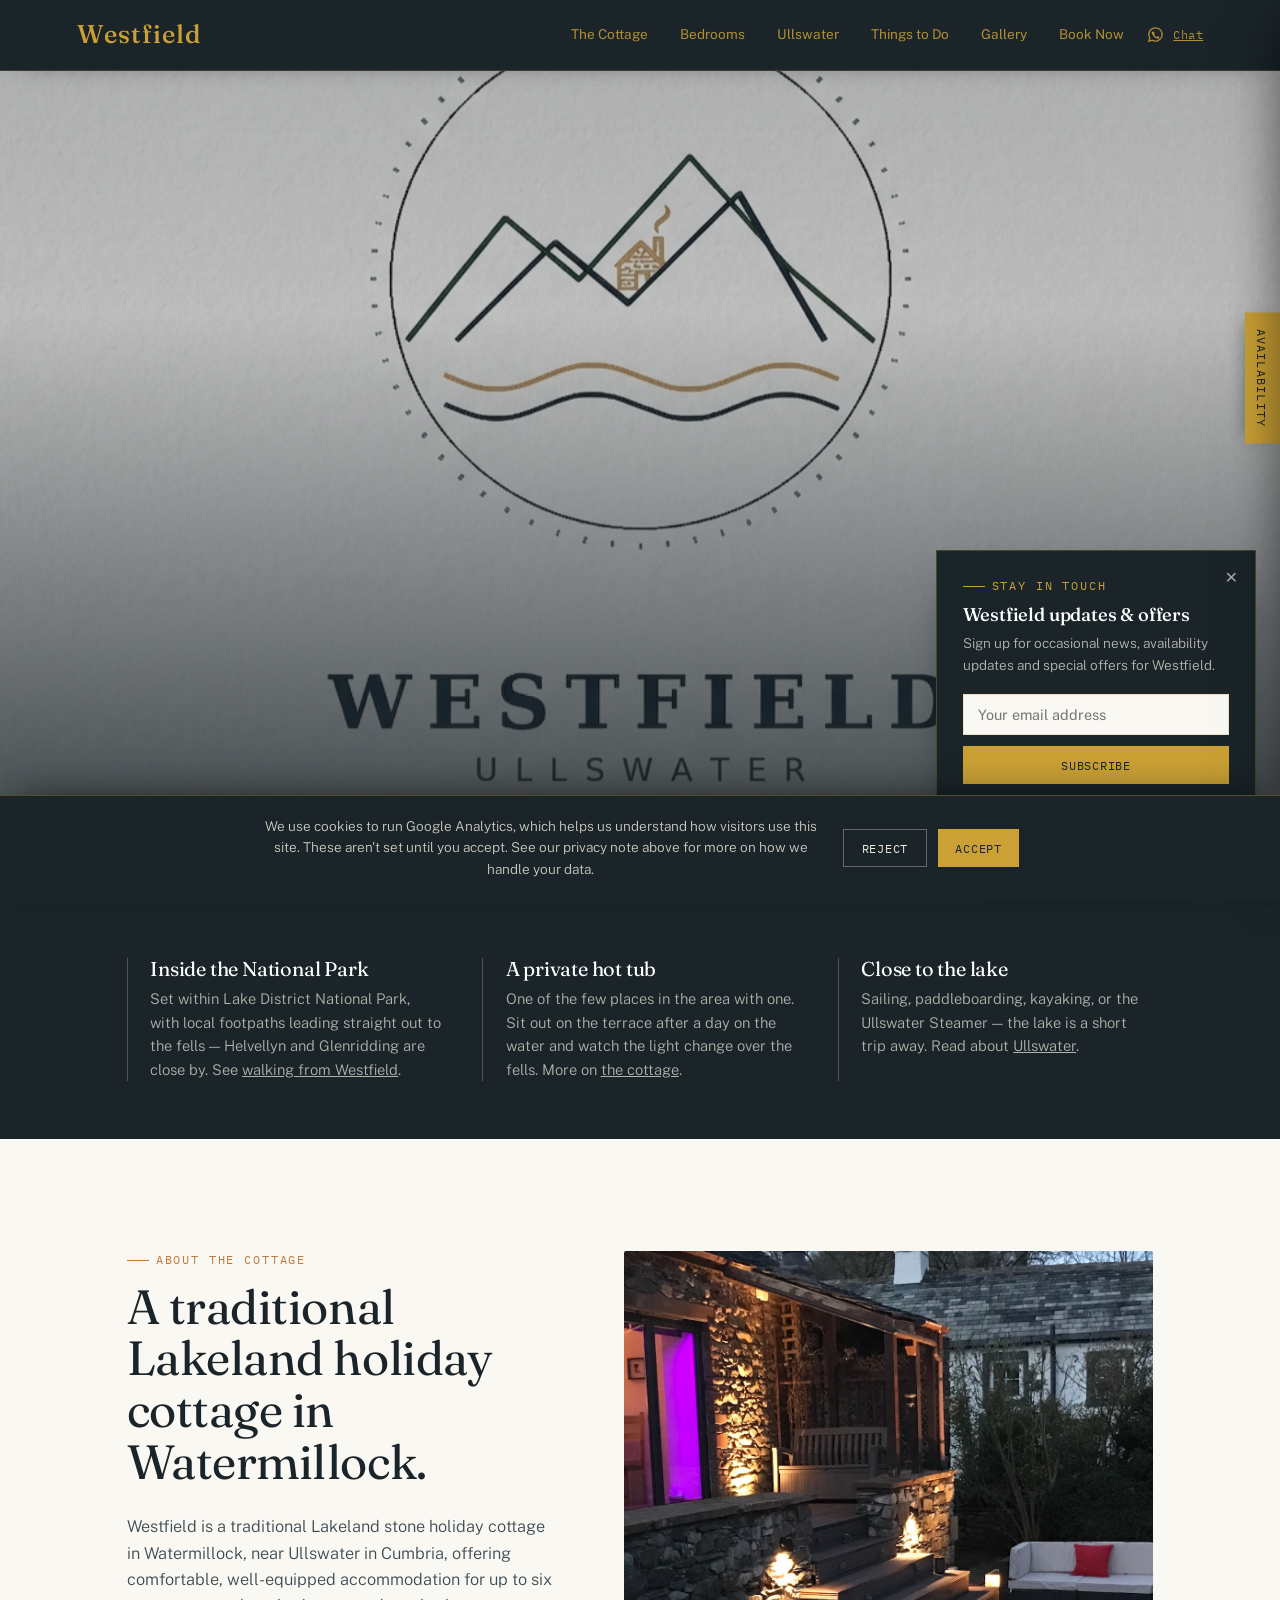
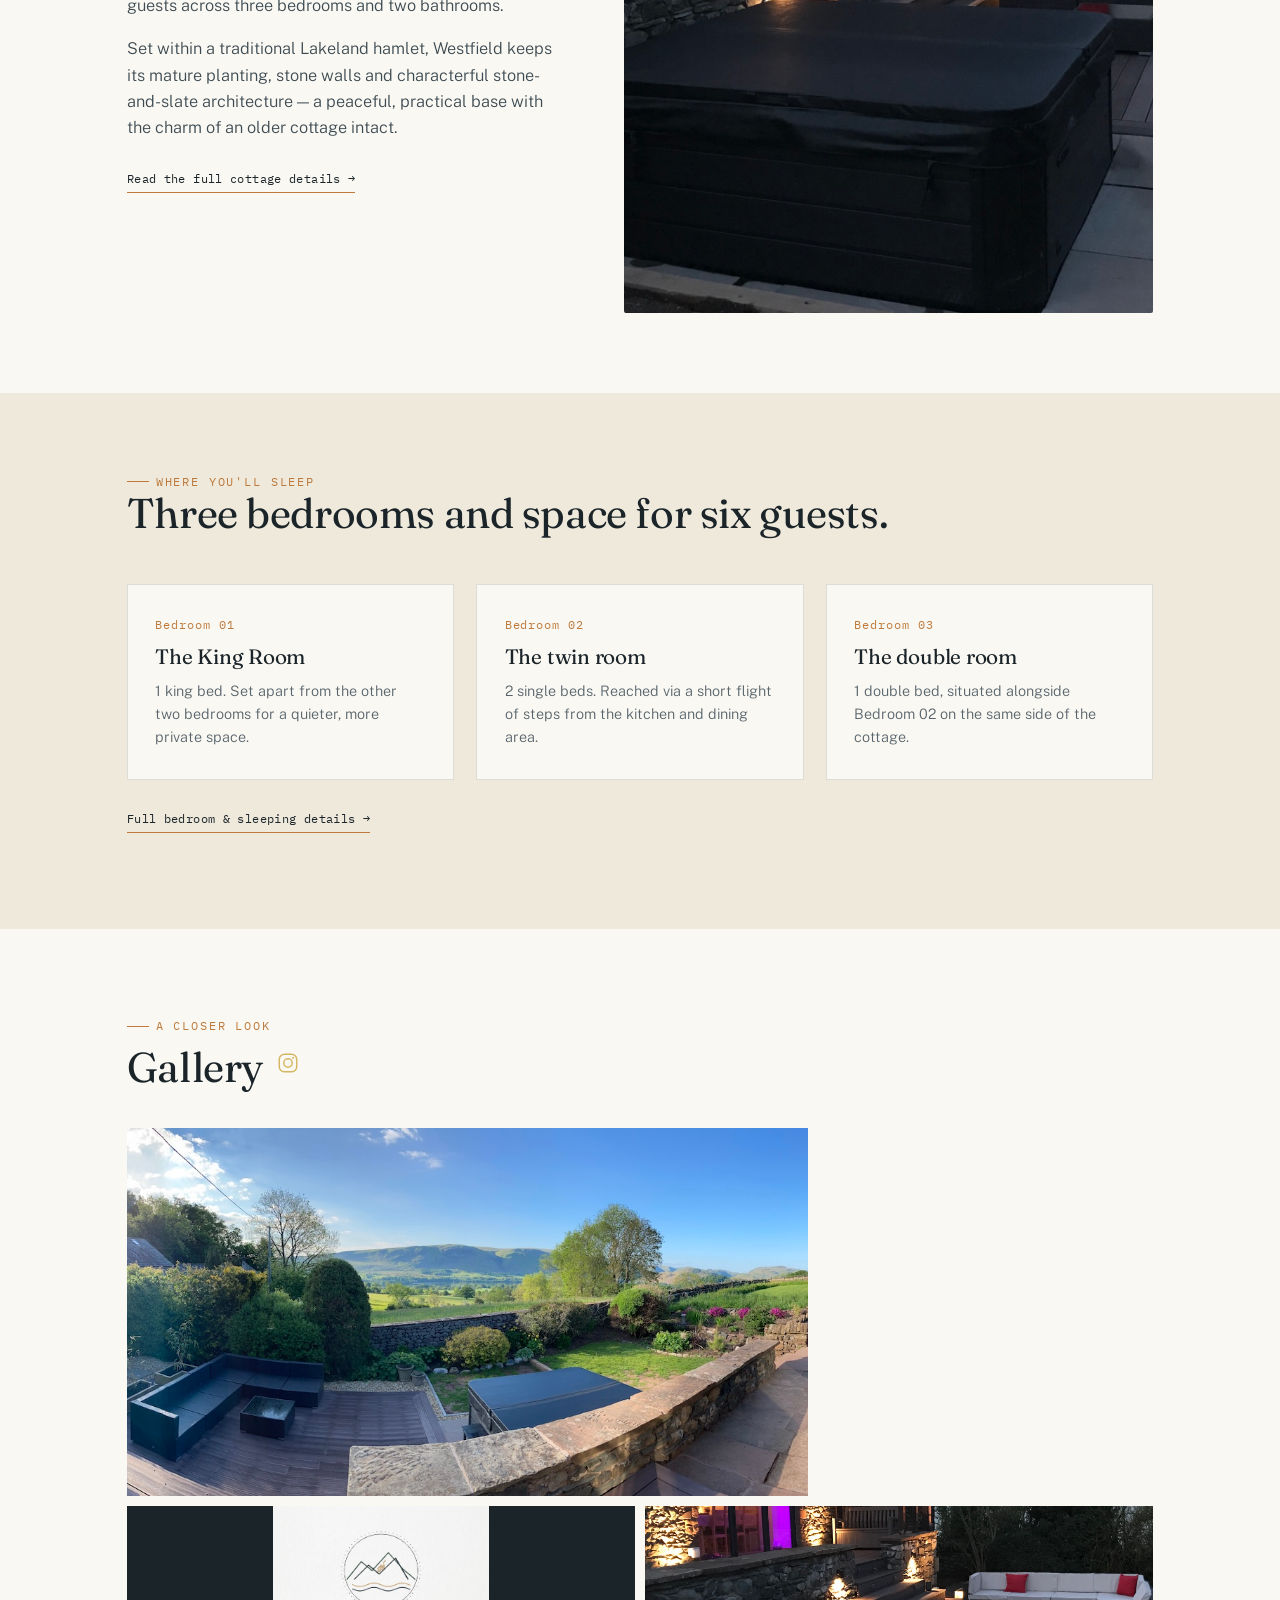
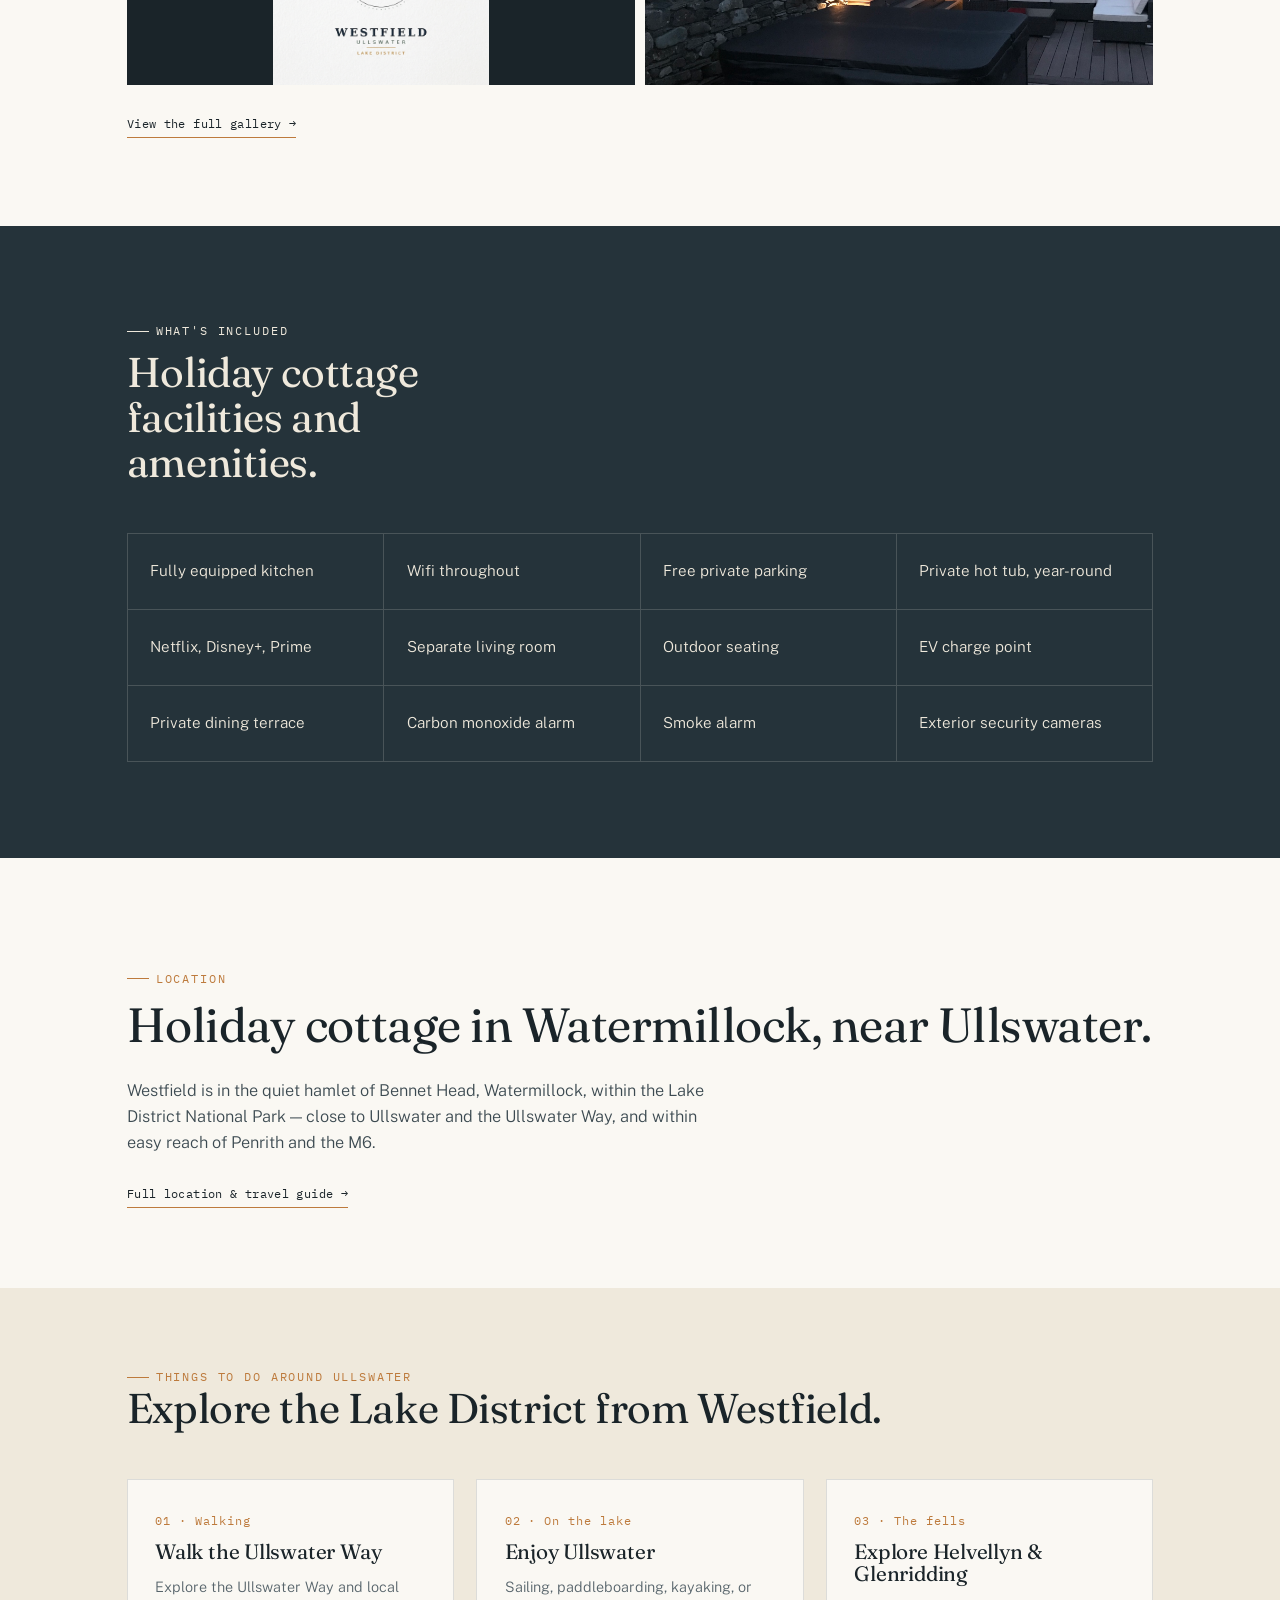
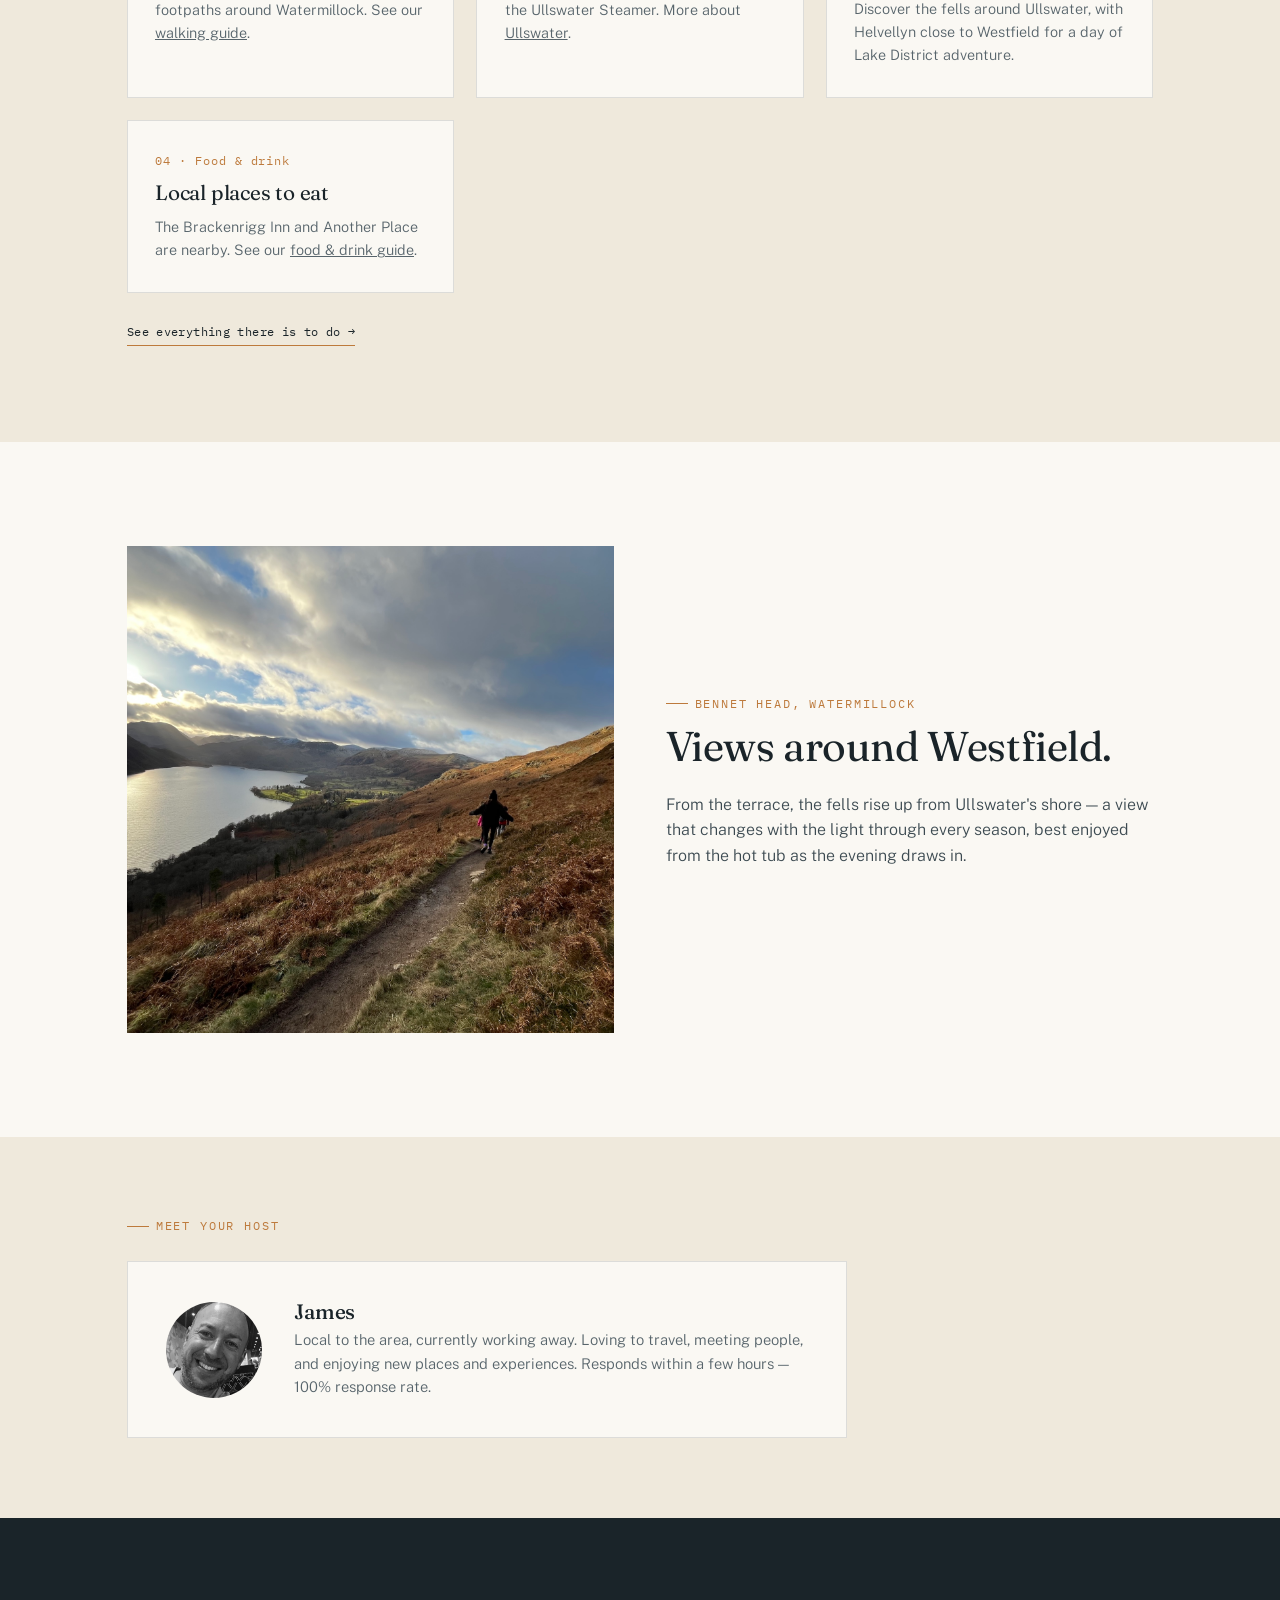
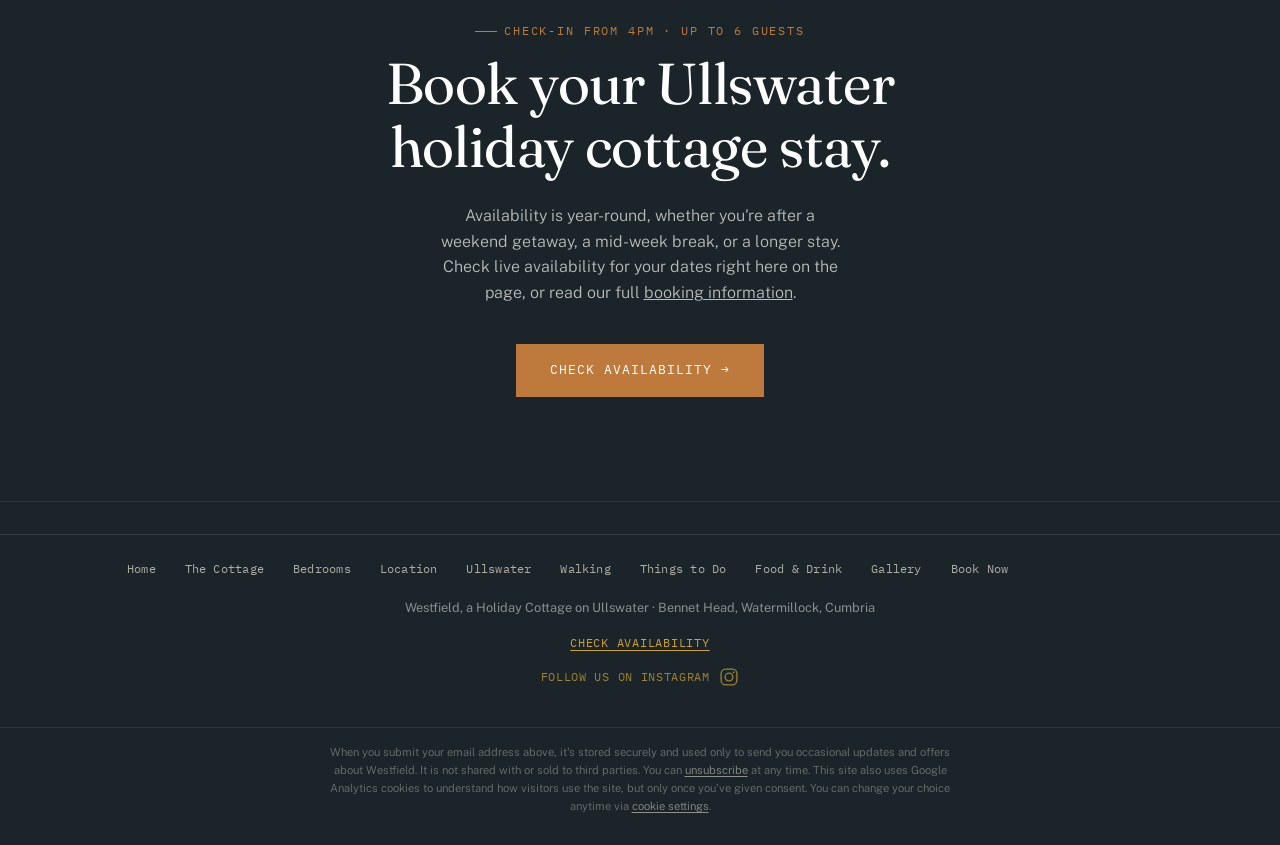
==== commit fb09f1c5: "Add files via upload" ====
--- a/index.html
+++ b/index.html
@@ -993,7 +993,7 @@
   ],
   "address": {
     "@type": "PostalAddress",
-    "streetAddress": "Bennett Head",
+    "streetAddress": "Bennet Head",
     "addressLocality": "Watermillock",
     "addressRegion": "Cumbria",
     "addressCountry": "GB"
@@ -1067,7 +1067,7 @@
   <div class="hero-content">
     <div class="eyebrow">Watermillock · Lake District National Park</div>
     <h1>A holiday cottage tucked above Ullswater<em>, in Watermillock, Cumbria.</em></h1>
-    <p class="hero-sub">A hidden luxury holiday cottage retreat nestled along the Ullswater Way. Westfield sits in the quiet hamlet of Bennett Head, footpaths at the door and a private hot tub on the terrace — a peaceful base for exploring the fells.</p>
+    <p class="hero-sub">A hidden luxury holiday cottage retreat nestled along the Ullswater Way. Westfield sits in the quiet hamlet of Bennet Head, footpaths at the door and a private hot tub on the terrace — a peaceful base for exploring the fells.</p>
     <div class="hero-facts">
       <span><strong>6</strong>Guests</span>
       <span><strong>3</strong>Bedrooms</span>
@@ -1193,7 +1193,7 @@
     <div class="reveal">
       <div class="eyebrow">Location</div>
       <h2>Holiday cottage in Watermillock, near Ullswater.</h2>
-      <p>Westfield is in the quiet hamlet of Bennett Head, Watermillock, within the Lake District National Park — close to Ullswater and the Ullswater Way, and within easy reach of Penrith and the M6.</p>
+      <p>Westfield is in the quiet hamlet of Bennet Head, Watermillock, within the Lake District National Park — close to Ullswater and the Ullswater Way, and within easy reach of Penrith and the M6.</p>
       <div class="page-links-out"><a href="location.html">Full location &amp; travel guide →</a></div>
     </div>
   </div>
@@ -1239,7 +1239,7 @@
       <img src="images/views_around_westfield.jpeg" alt="Panoramic view of Ullswater and the Lake District fells near Watermillock" loading="lazy" decoding="async">
     </div>
     <div class="reveal">
-      <div class="eyebrow">Bennett Head, Watermillock</div>
+      <div class="eyebrow">Bennet Head, Watermillock</div>
       <h2>Views around Westfield.</h2>
       <p>From the terrace, the fells rise up from Ullswater's shore — a view that changes with the light through every season, best enjoyed from the hot tub as the evening draws in.</p>
     </div>
@@ -1284,7 +1284,7 @@
     </div>
   </nav>
   <div class="wrap footer-inner">
-    <span>Westfield, a Holiday Cottage on Ullswater · Bennett Head, Watermillock, Cumbria</span>
+    <span>Westfield, a Holiday Cottage on Ullswater · Bennet Head, Watermillock, Cumbria</span>
     <a href="#" class="open-availability footer-check-availability">Check Availability</a>
     <a href="https://www.instagram.com/westfieldonullswater/?utm_source=ig_web_button_share_sheet" target="_blank" rel="noopener" class="footer-social" aria-label="Follow Westfield on Instagram">
       <span class="footer-social-label">Follow us on Instagram</span>
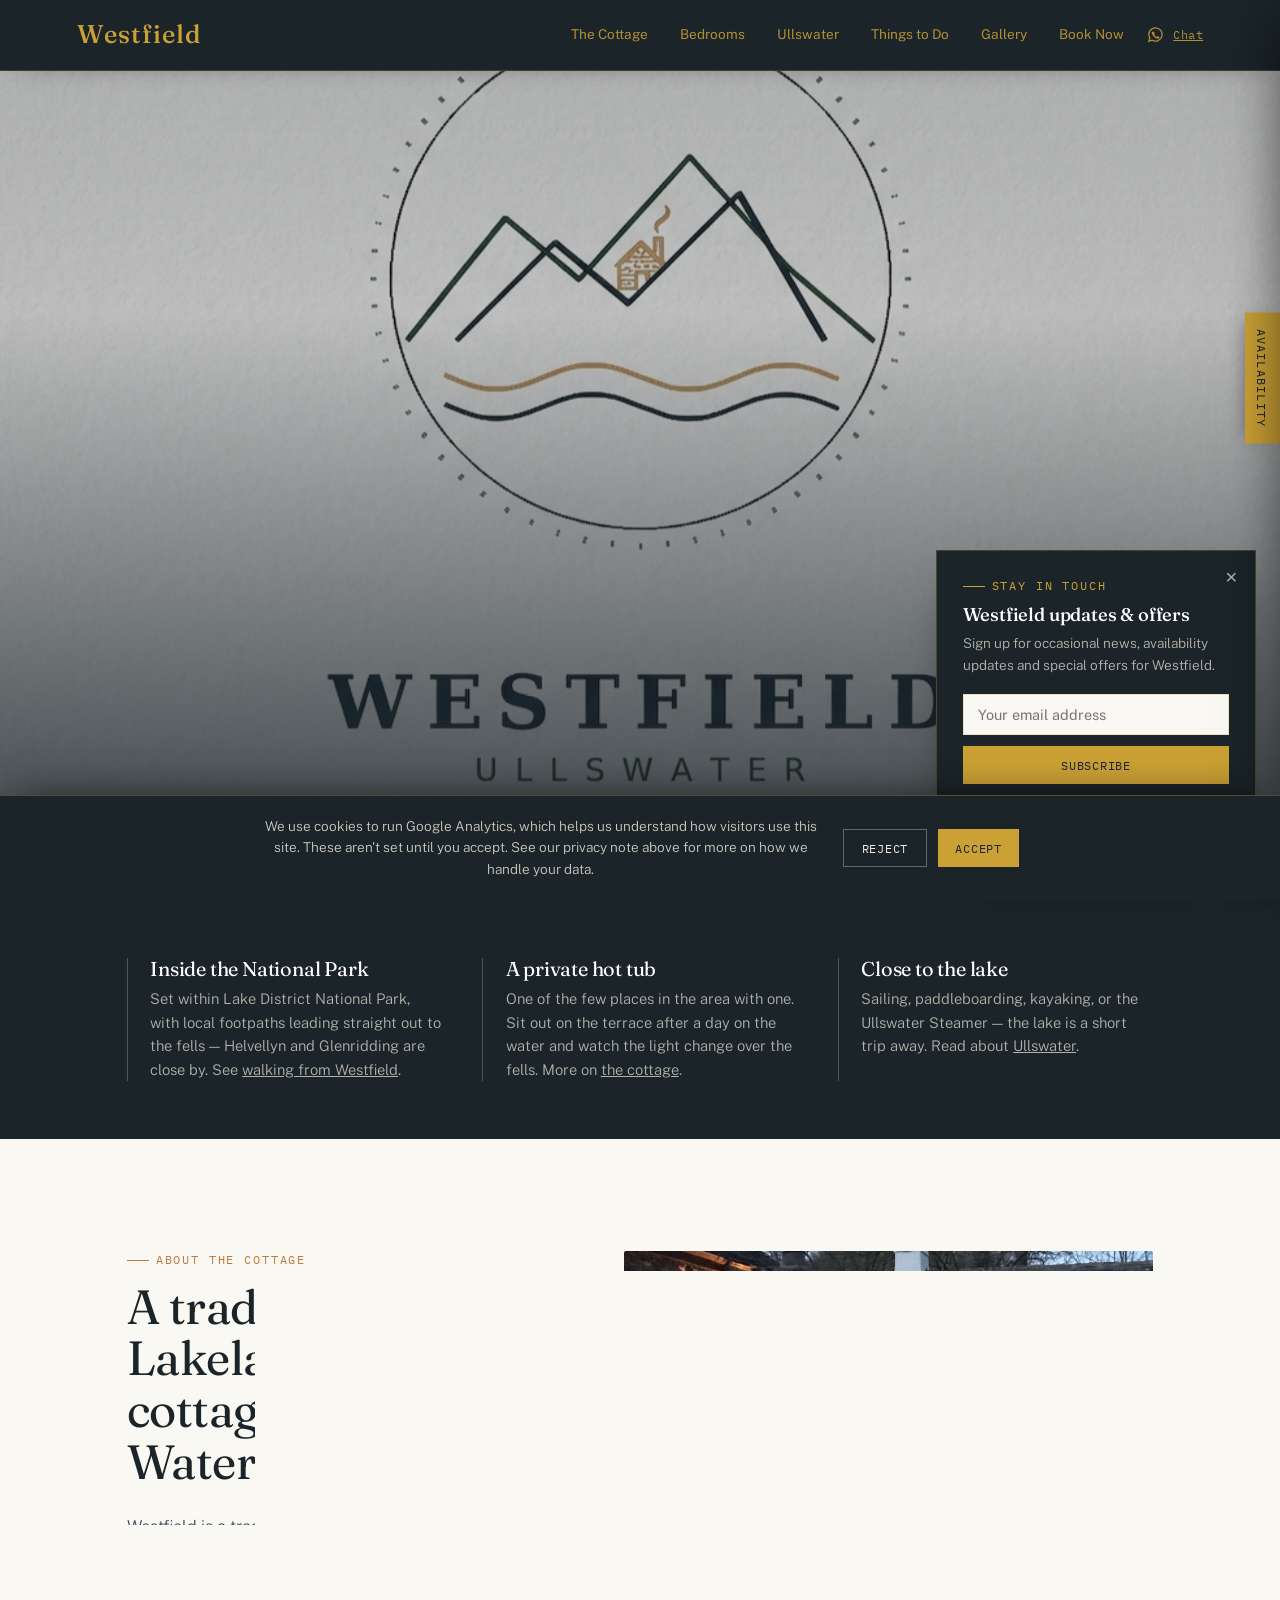
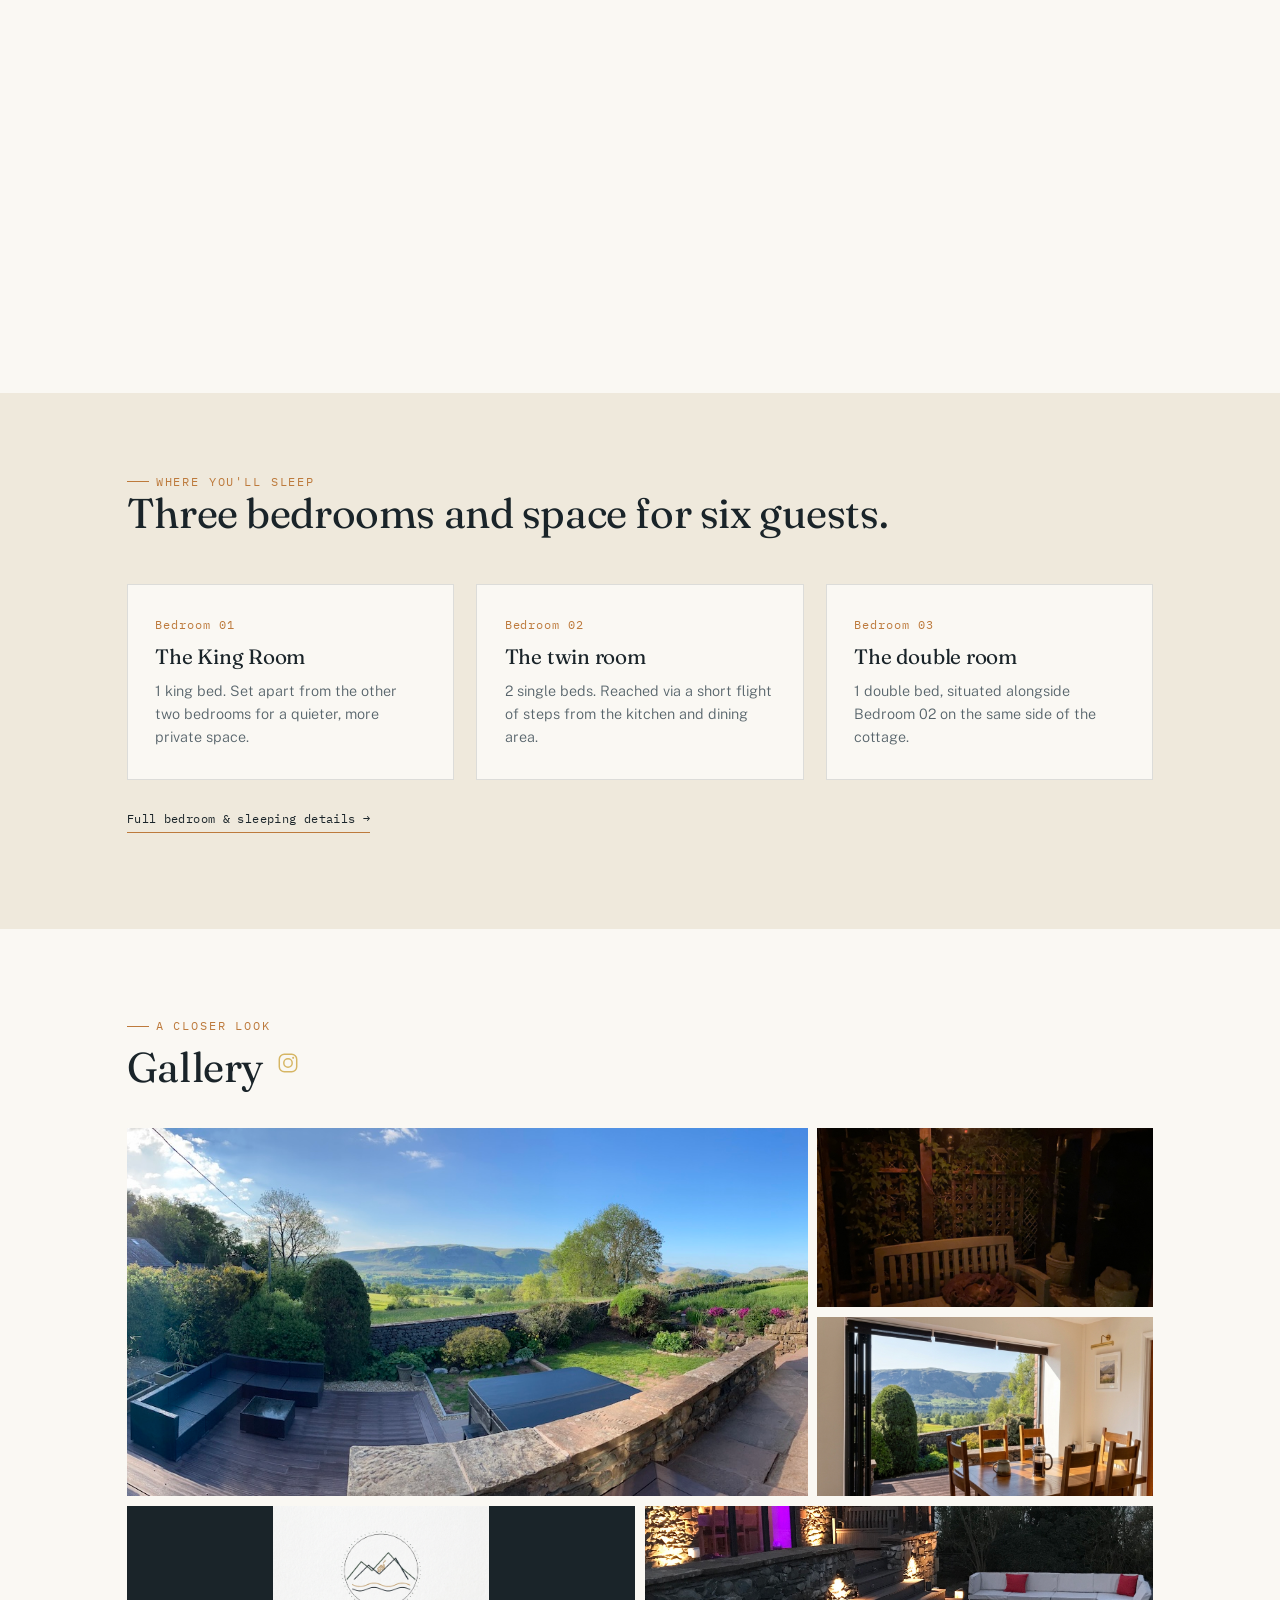
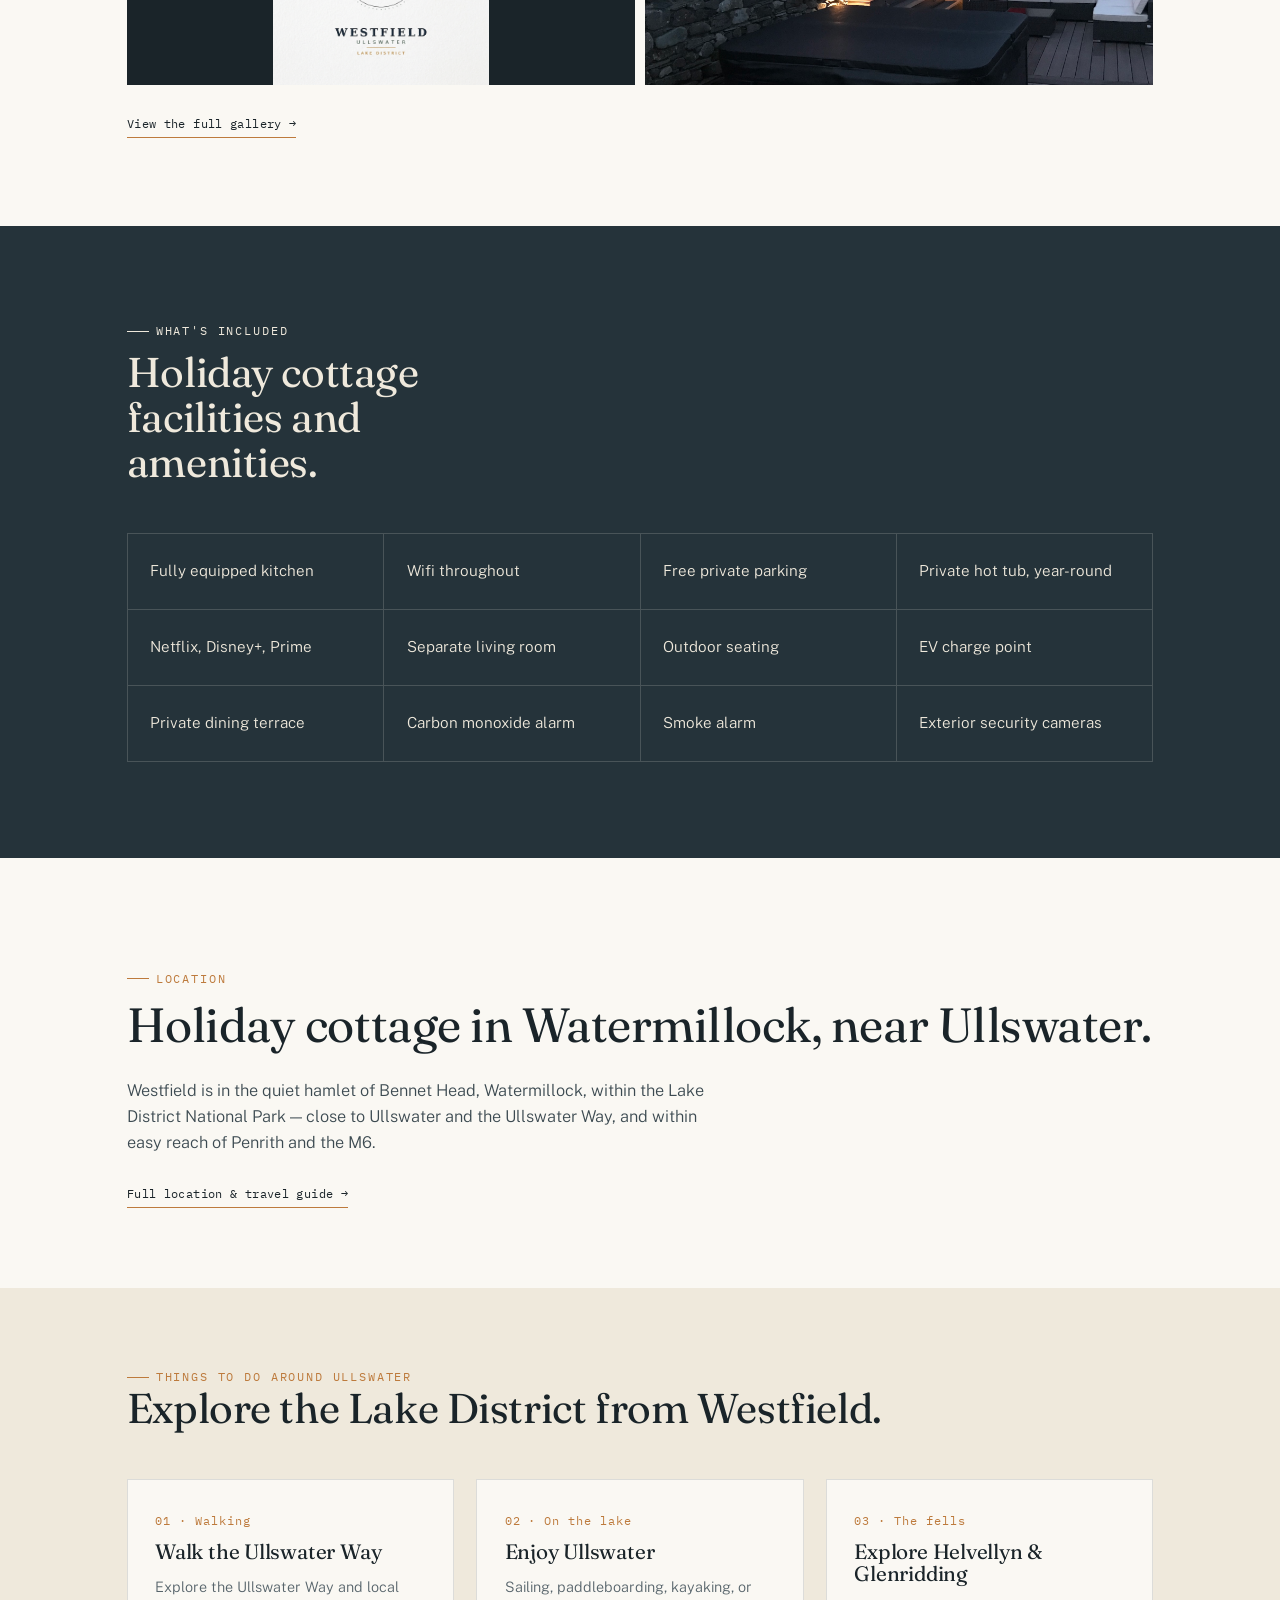
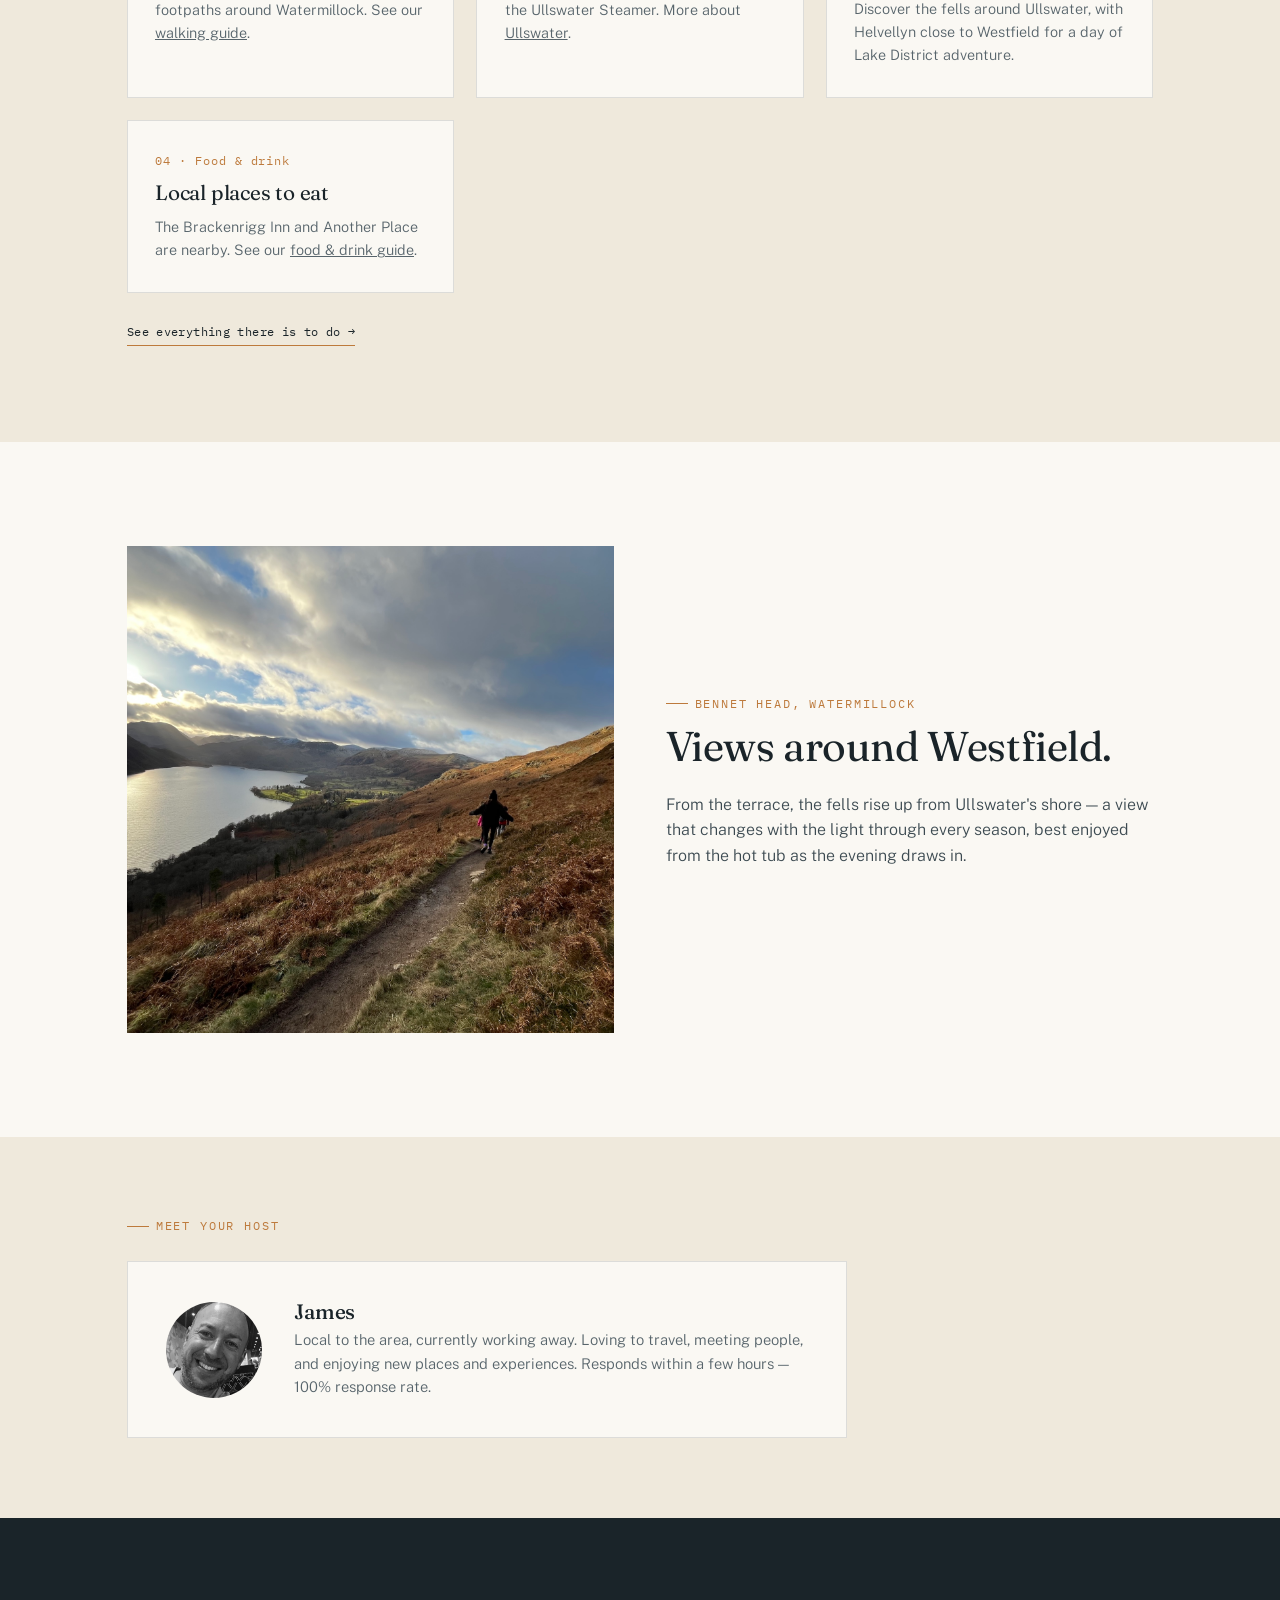
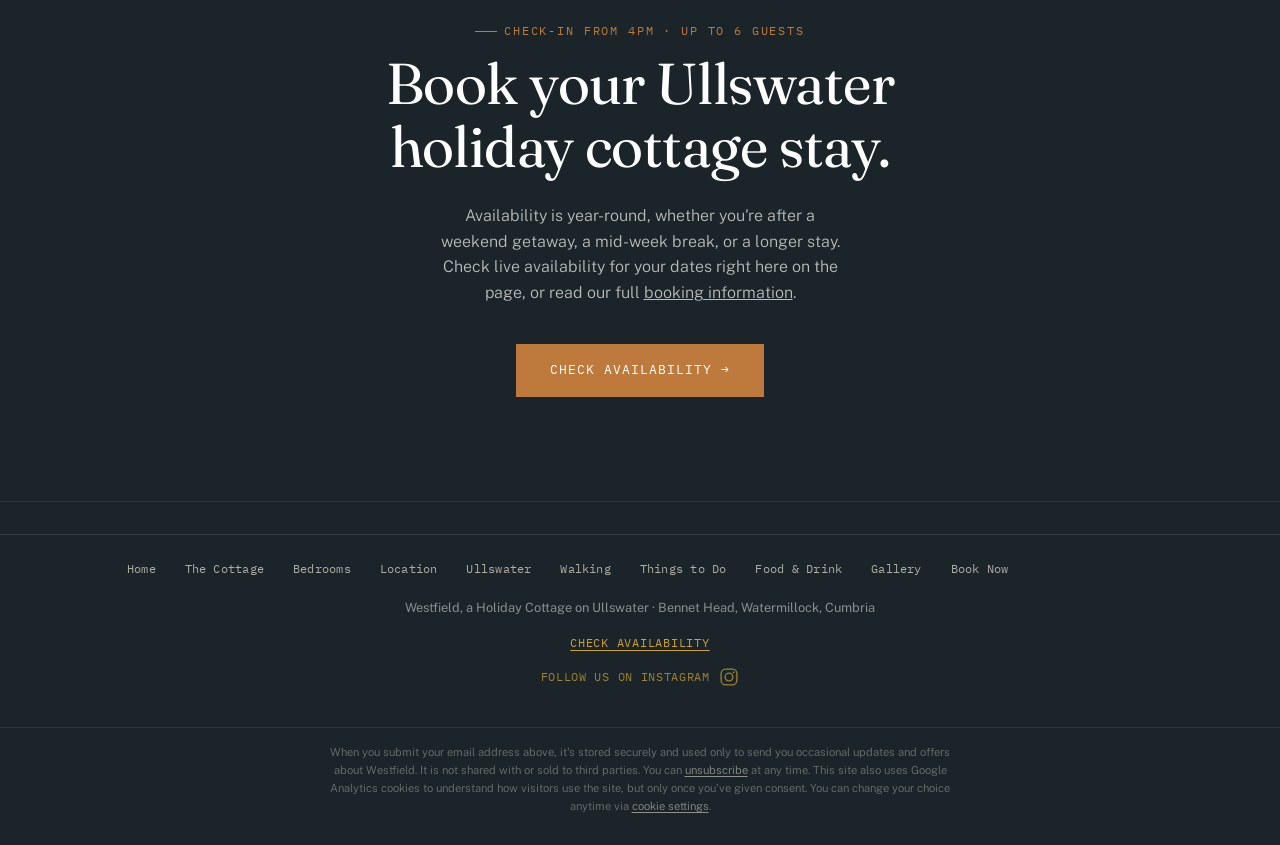
==== commit 6e4d5fcd: "Add files via upload" ====
--- a/index.html
+++ b/index.html
@@ -984,29 +984,55 @@
 {
   "@context": "https://schema.org",
   "@type": "VacationRental",
+  "additionalType": "Cottage",
   "name": "Westfield",
   "description": "3-bedroom holiday cottage near Ullswater in Watermillock, Cumbria, sleeping up to 6 guests, with a private hot tub.",
   "url": "https://www.staywestfield.uk/",
-  "image": [
-    "https://www.staywestfield.uk/images/logo.JPG",
-    "https://www.staywestfield.uk/images/ullswater_panoramic.jpg"
-  ],
+  "identifier": "STAYWESTFIELD-001",
+  "latitude": "54.60639161407419",
+  "longitude": "-2.866286320468499",
   "address": {
     "@type": "PostalAddress",
     "streetAddress": "Bennet Head",
     "addressLocality": "Watermillock",
     "addressRegion": "Cumbria",
+    "postalCode": "CA11",
     "addressCountry": "GB"
   },
-  "occupancy": { "@type": "QuantitativeValue", "value": 6 },
-  "numberOfBedrooms": 3,
-  "numberOfBathroomsTotal": 2,
-  "amenityFeature": [
-    { "@type": "LocationFeatureSpecification", "name": "Private hot tub", "value": true },
-    { "@type": "LocationFeatureSpecification", "name": "Free private parking", "value": true },
-    { "@type": "LocationFeatureSpecification", "name": "Wi-Fi", "value": true },
-    { "@type": "LocationFeatureSpecification", "name": "EV charging", "value": true }
-  ]
+  "checkinTime": "16:00:00+00:00",
+  "checkoutTime": "10:00:00+00:00",
+  "knowsLanguage": ["en-GB"],
+  "image": [
+    "https://www.staywestfield.uk/images/westfield_front.jpg",
+    "https://www.staywestfield.uk/images/westfield_over_field.jpg",
+    "https://www.staywestfield.uk/images/front_door.jpg",
+    "https://www.staywestfield.uk/images/dining_view.jpg",
+    "https://www.staywestfield.uk/images/food_prep.jpg",
+    "https://www.staywestfield.uk/images/front_bedroom_neutral.jpg",
+    "https://www.staywestfield.uk/images/bathroom.jpg",
+    "https://www.staywestfield.uk/images/hot_tub_deck.jpg",
+    "https://www.staywestfield.uk/images/w_dog_bench.jpg"
+  ],
+  "containsPlace": {
+    "@type": "Accommodation",
+    "additionalType": "EntirePlace",
+    "occupancy": { "@type": "QuantitativeValue", "value": 6 },
+    "numberOfBedrooms": 3,
+    "numberOfBathroomsTotal": 2,
+    "numberOfRooms": 5,
+    "bed": [
+      { "@type": "BedDetails", "numberOfBeds": 1, "typeOfBed": "King" },
+      { "@type": "BedDetails", "numberOfBeds": 2, "typeOfBed": "Single" },
+      { "@type": "BedDetails", "numberOfBeds": 1, "typeOfBed": "Double" }
+    ],
+    "amenityFeature": [
+      { "@type": "LocationFeatureSpecification", "name": "hotTub", "value": true },
+      { "@type": "LocationFeatureSpecification", "name": "wifi", "value": true },
+      { "@type": "LocationFeatureSpecification", "name": "kitchen", "value": true },
+      { "@type": "LocationFeatureSpecification", "name": "tv", "value": true },
+      { "@type": "LocationFeatureSpecification", "name": "parkingType", "value": "Free" }
+    ]
+  }
 }
 </script>
 </head>
@@ -1159,7 +1185,7 @@
     <div class="g-grid">
       <div class="g-item a reveal"><img src="images/ullswater_panoramic.jpg" alt="Westfield holiday cottage in Watermillock, near Ullswater" loading="lazy" decoding="async"></div>
       <div class="g-item b reveal"><img src="images/w_dog_bench.jpg" alt="Interior detail of Westfield holiday cottage near Ullswater" loading="lazy" decoding="async"></div>
-      <div class="g-item c reveal"><img src="images/dining_ullswater_view.jpg" alt="View of Westfield holiday cottage and surrounding Lake District landscape" loading="lazy" decoding="async"></div>
+      <div class="g-item c reveal"><img src="images/dining_view.jpg" alt="View of Westfield holiday cottage and surrounding Lake District landscape" loading="lazy" decoding="async"></div>
       <div class="g-item d reveal"><img src="images/logo.JPG" alt="Westfield cottage terrace with views towards Ullswater" loading="lazy" decoding="async"></div>
       <div class="g-item e reveal"><img src="images/hot_tub_deck.jpg" alt="Interior of Westfield cottage holiday accommodation" loading="lazy" decoding="async"></div>
     </div>
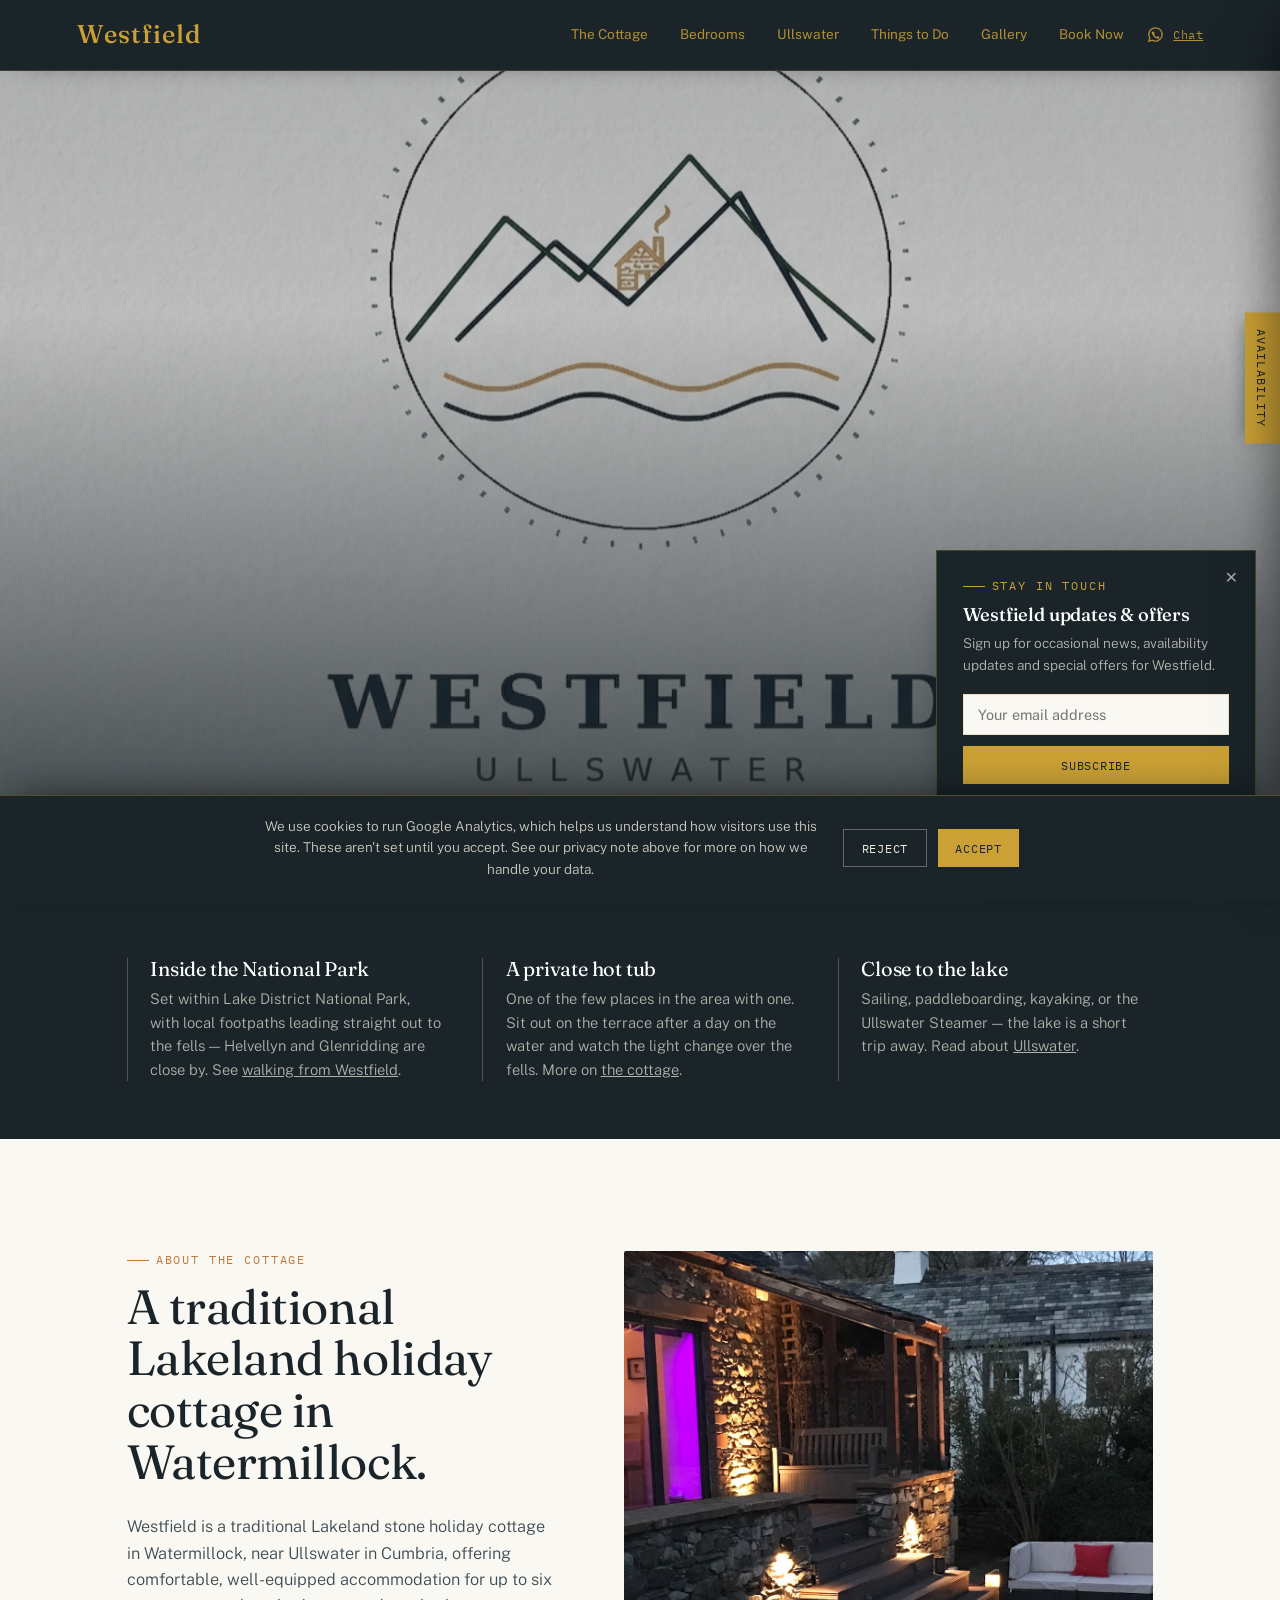
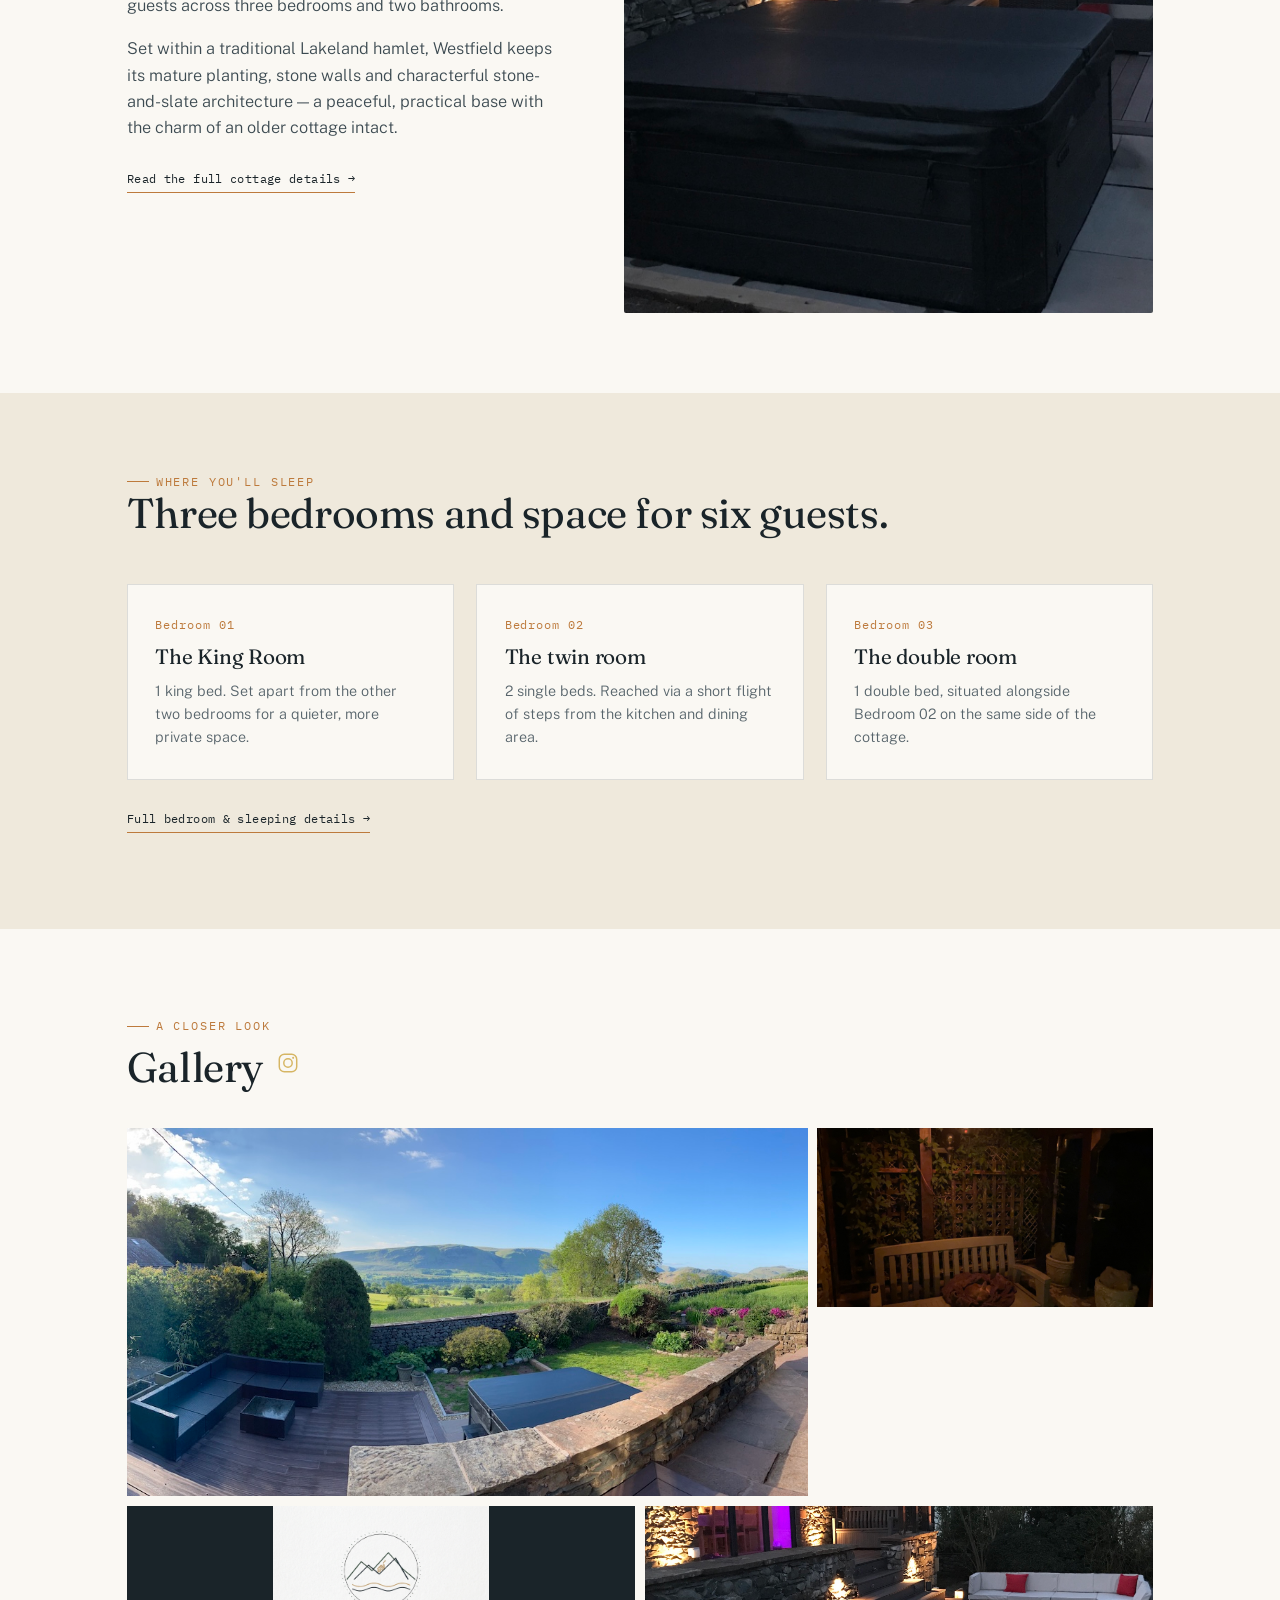
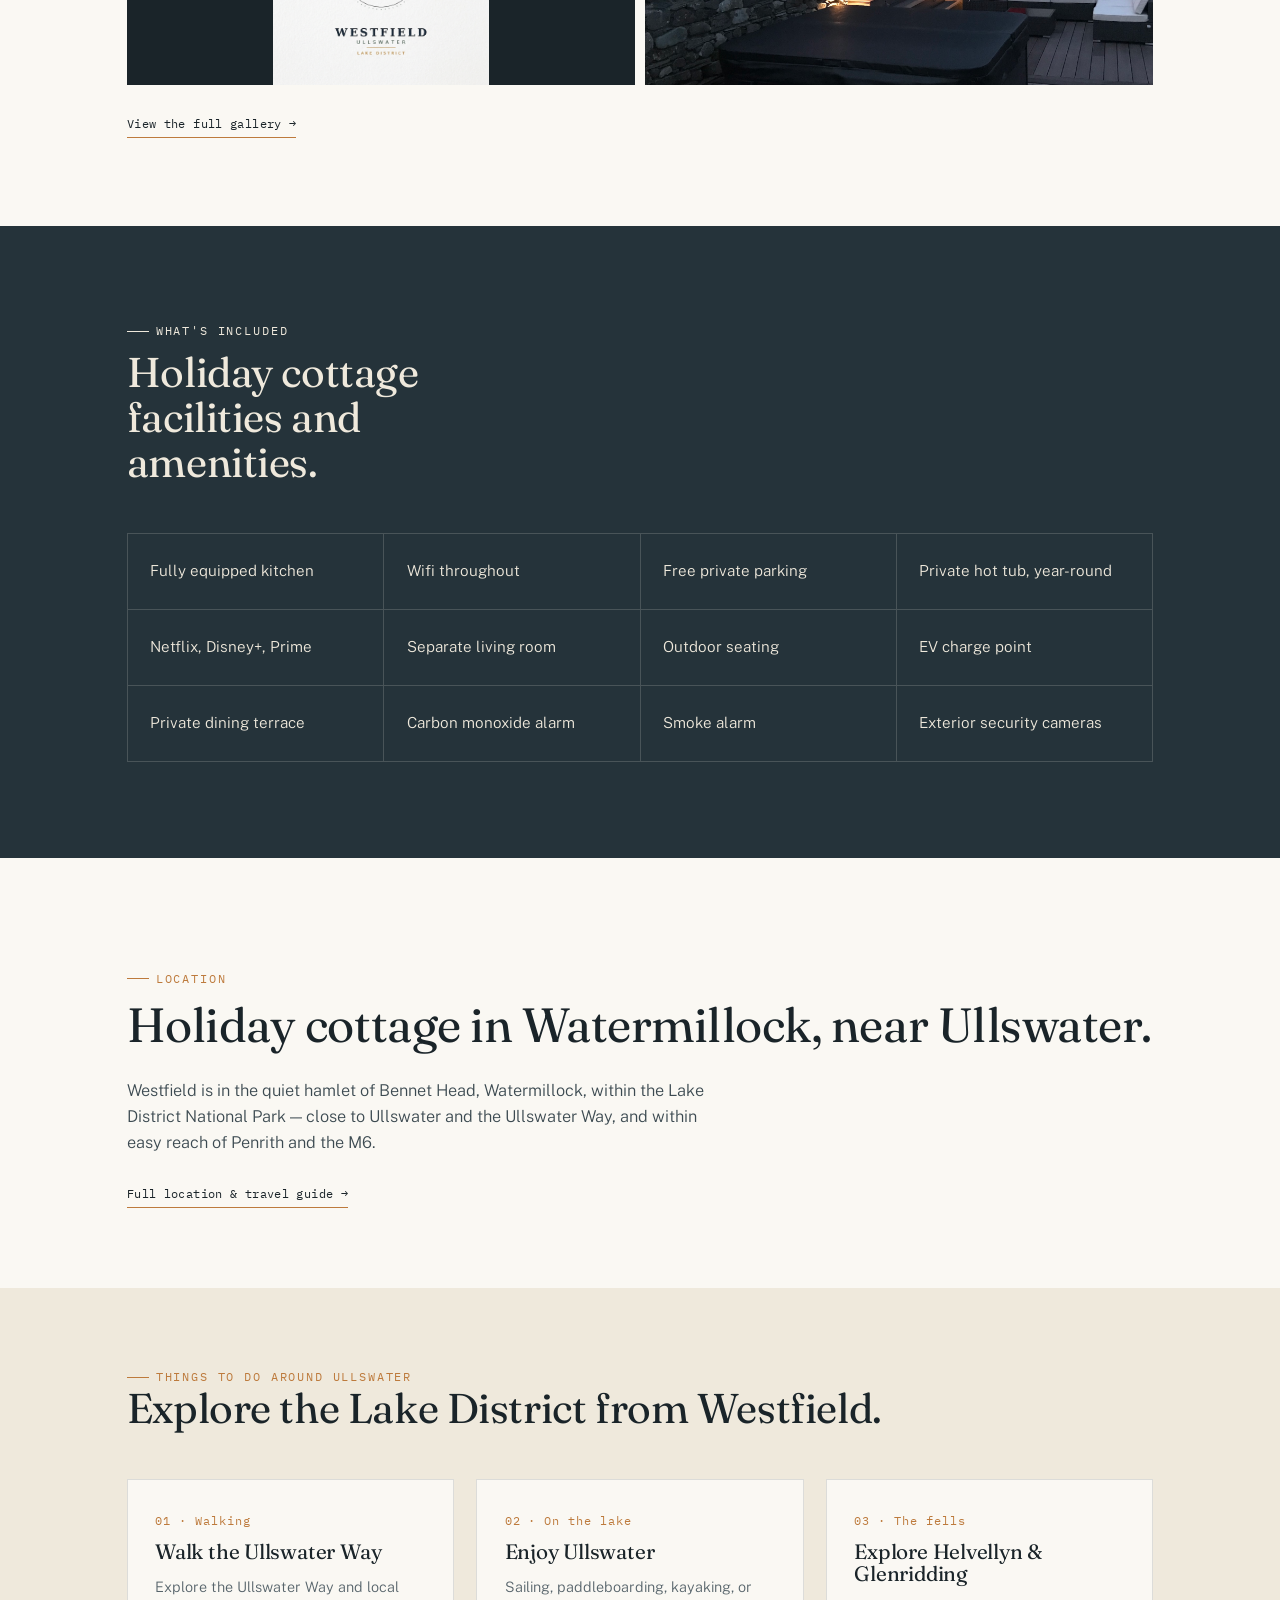
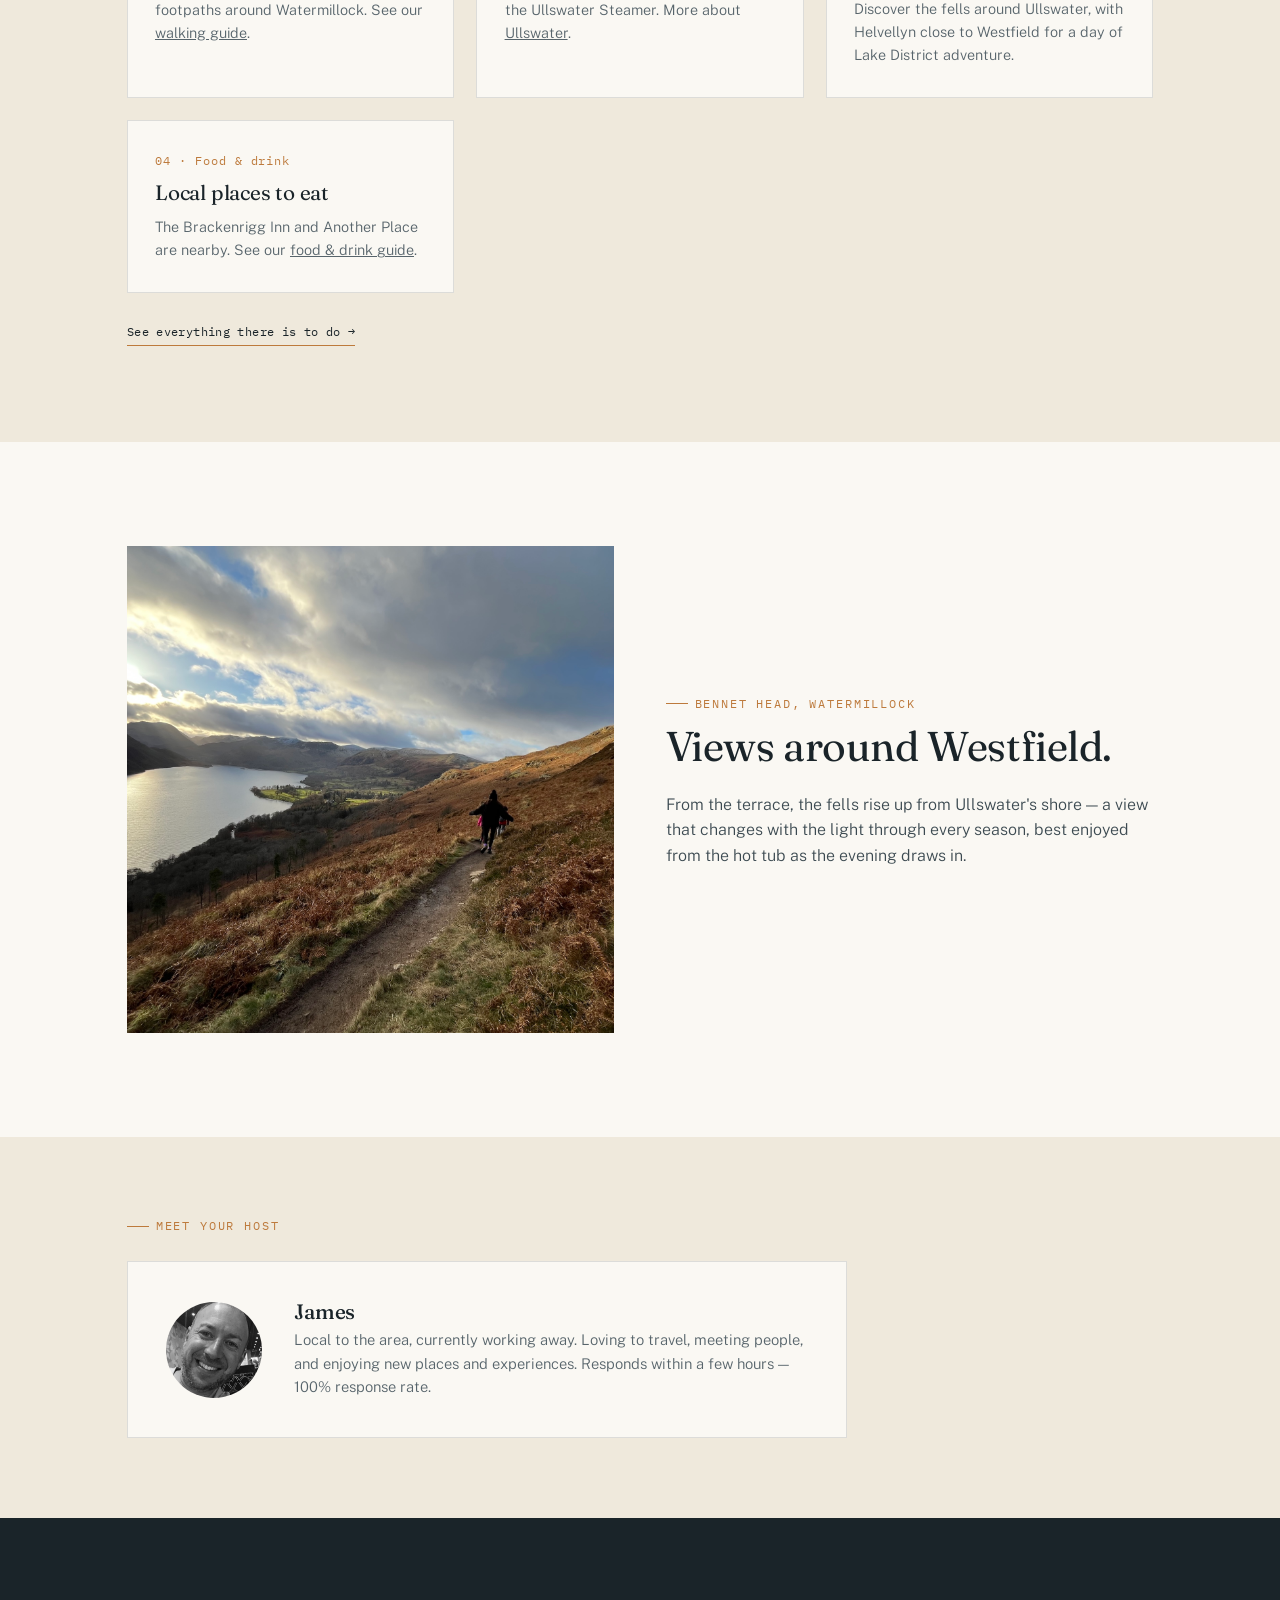
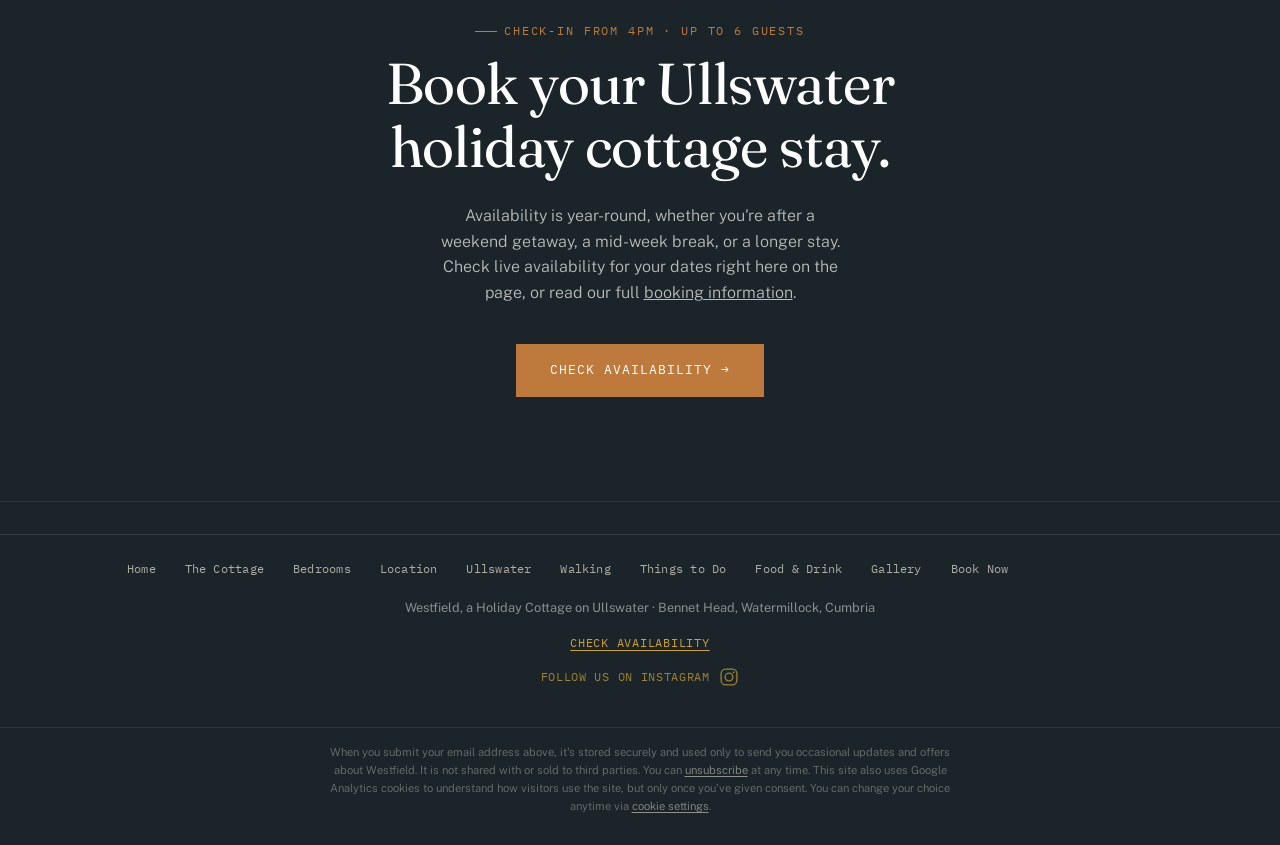
==== commit 43cd0eb2: "Add files via upload" ====
--- a/index.html
+++ b/index.html
@@ -1007,7 +1007,7 @@
     "https://www.staywestfield.uk/images/westfield_over_field.jpg",
     "https://www.staywestfield.uk/images/front_door.jpg",
     "https://www.staywestfield.uk/images/dining_view.jpg",
-    "https://www.staywestfield.uk/images/food_prep.jpg",
+    "https://www.staywestfield.uk/images/ullswater_panoramic.jpg",
     "https://www.staywestfield.uk/images/front_bedroom_neutral.jpg",
     "https://www.staywestfield.uk/images/bathroom.jpg",
     "https://www.staywestfield.uk/images/hot_tub_deck.jpg",
